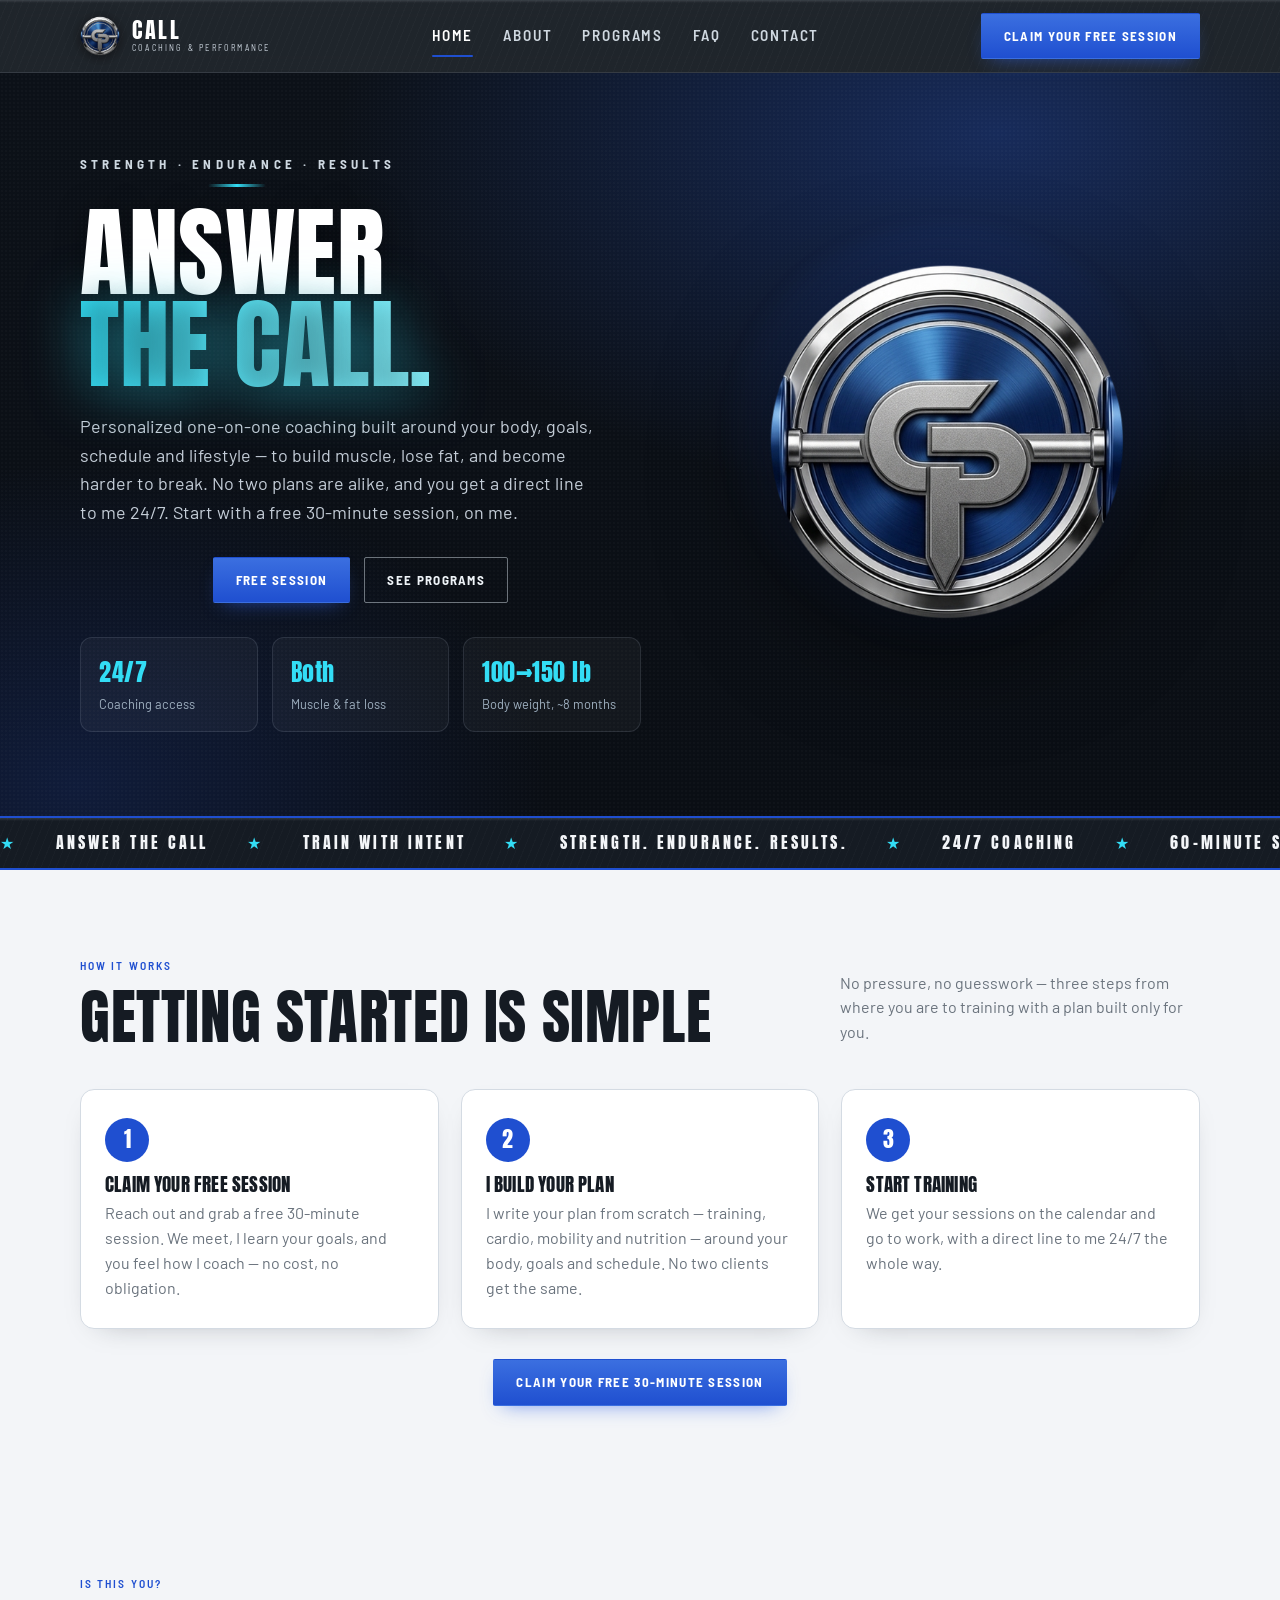
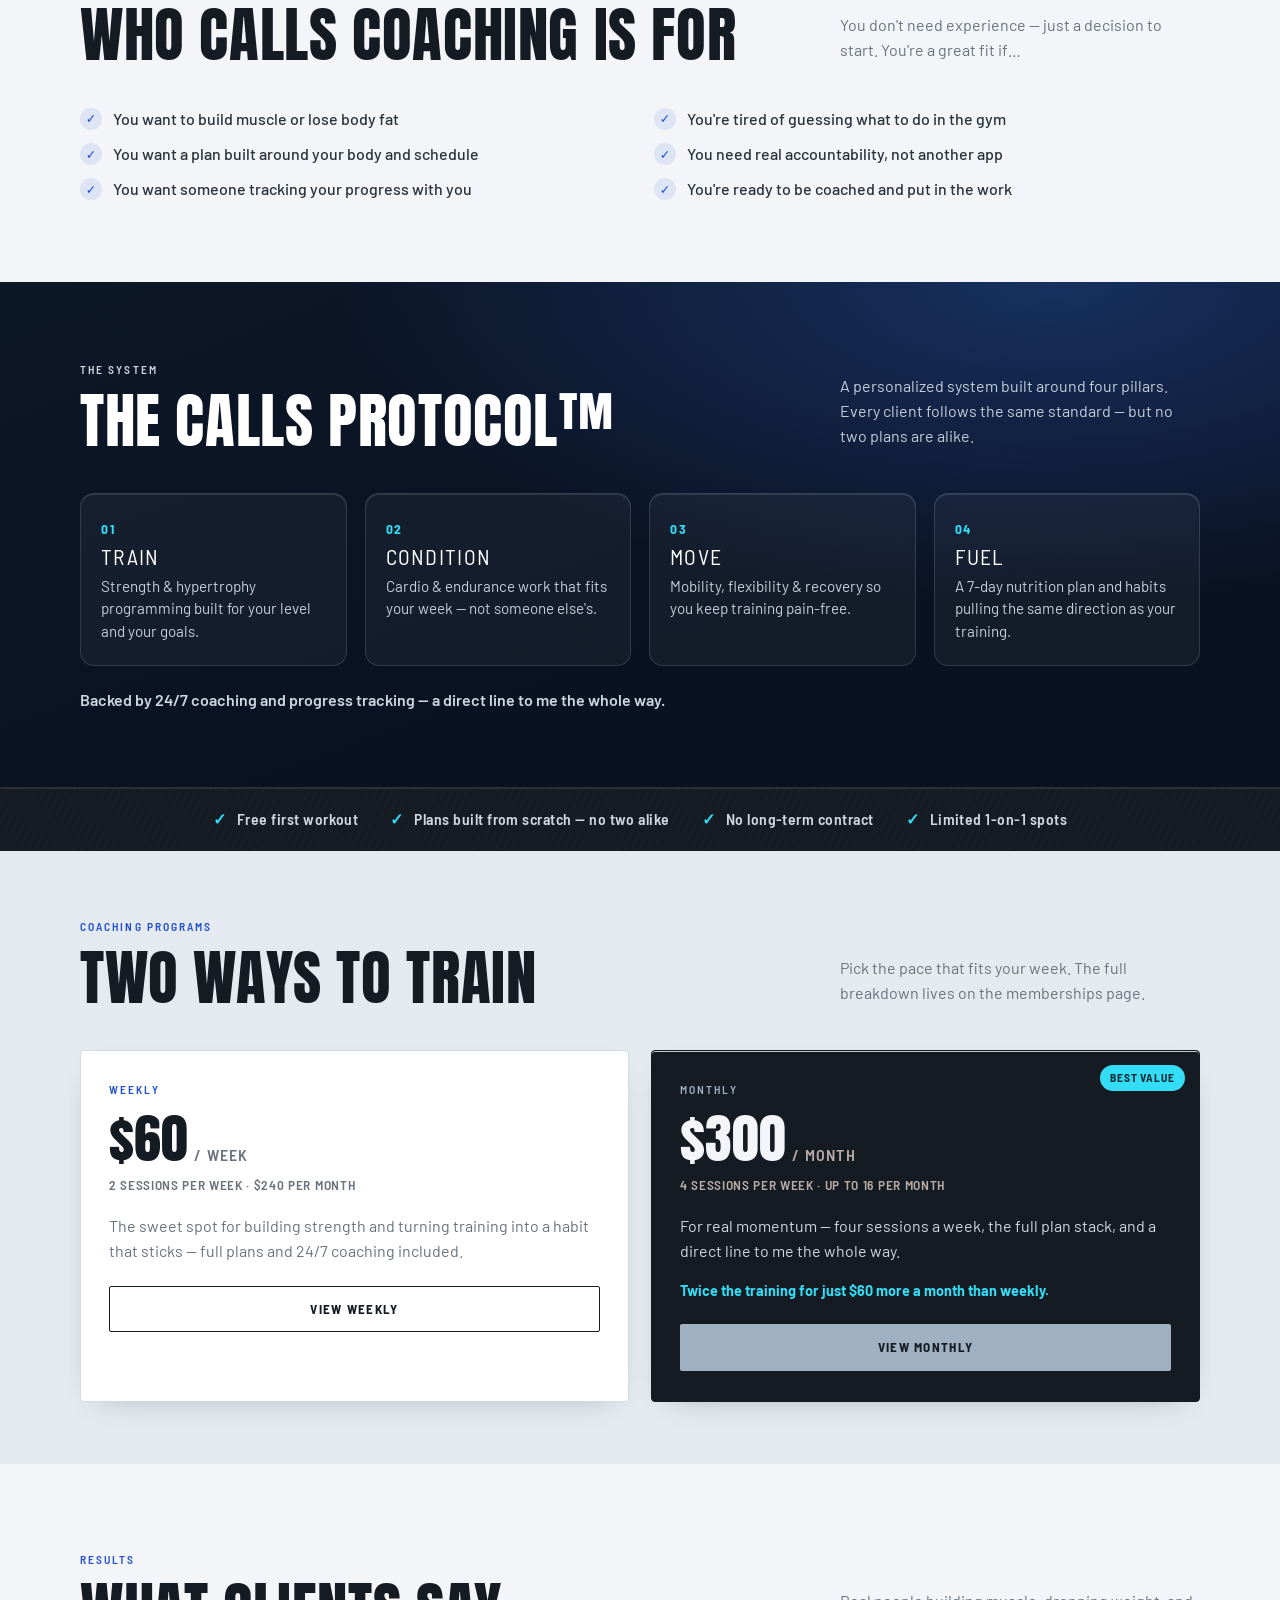
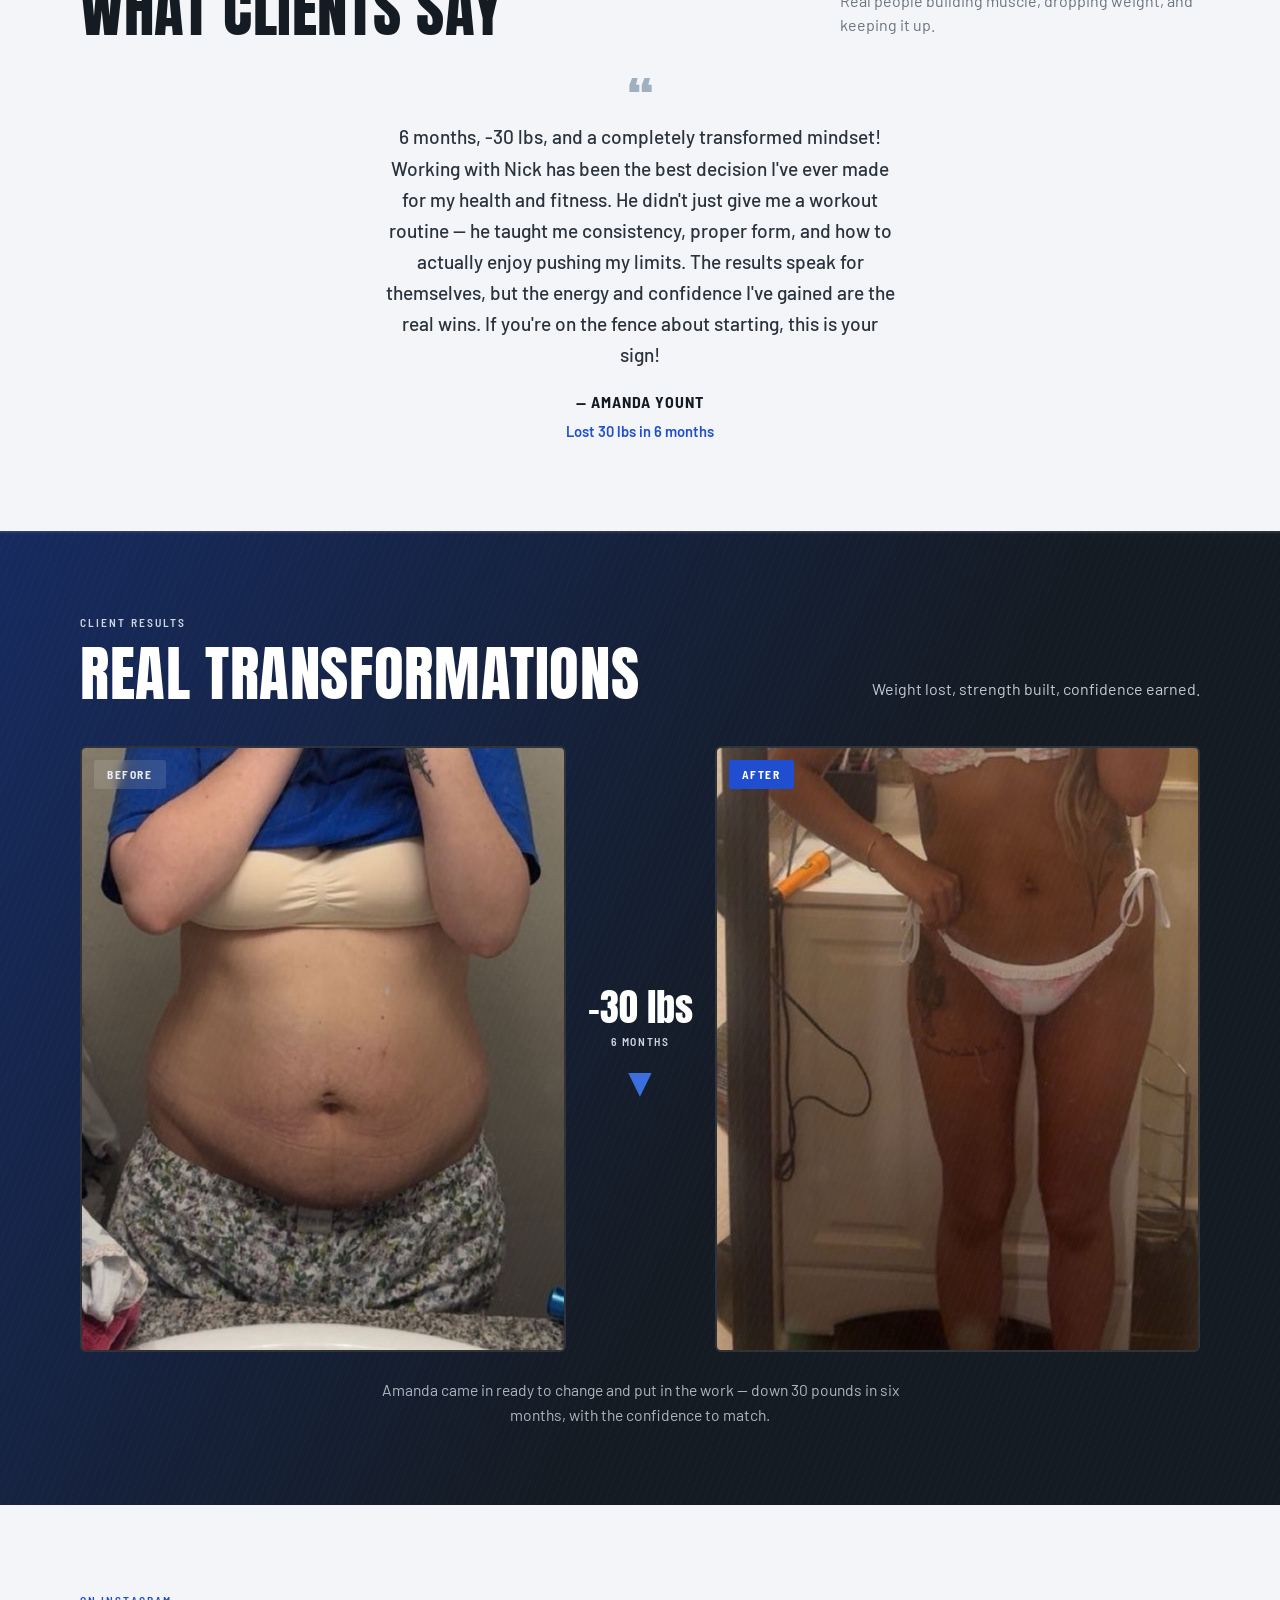
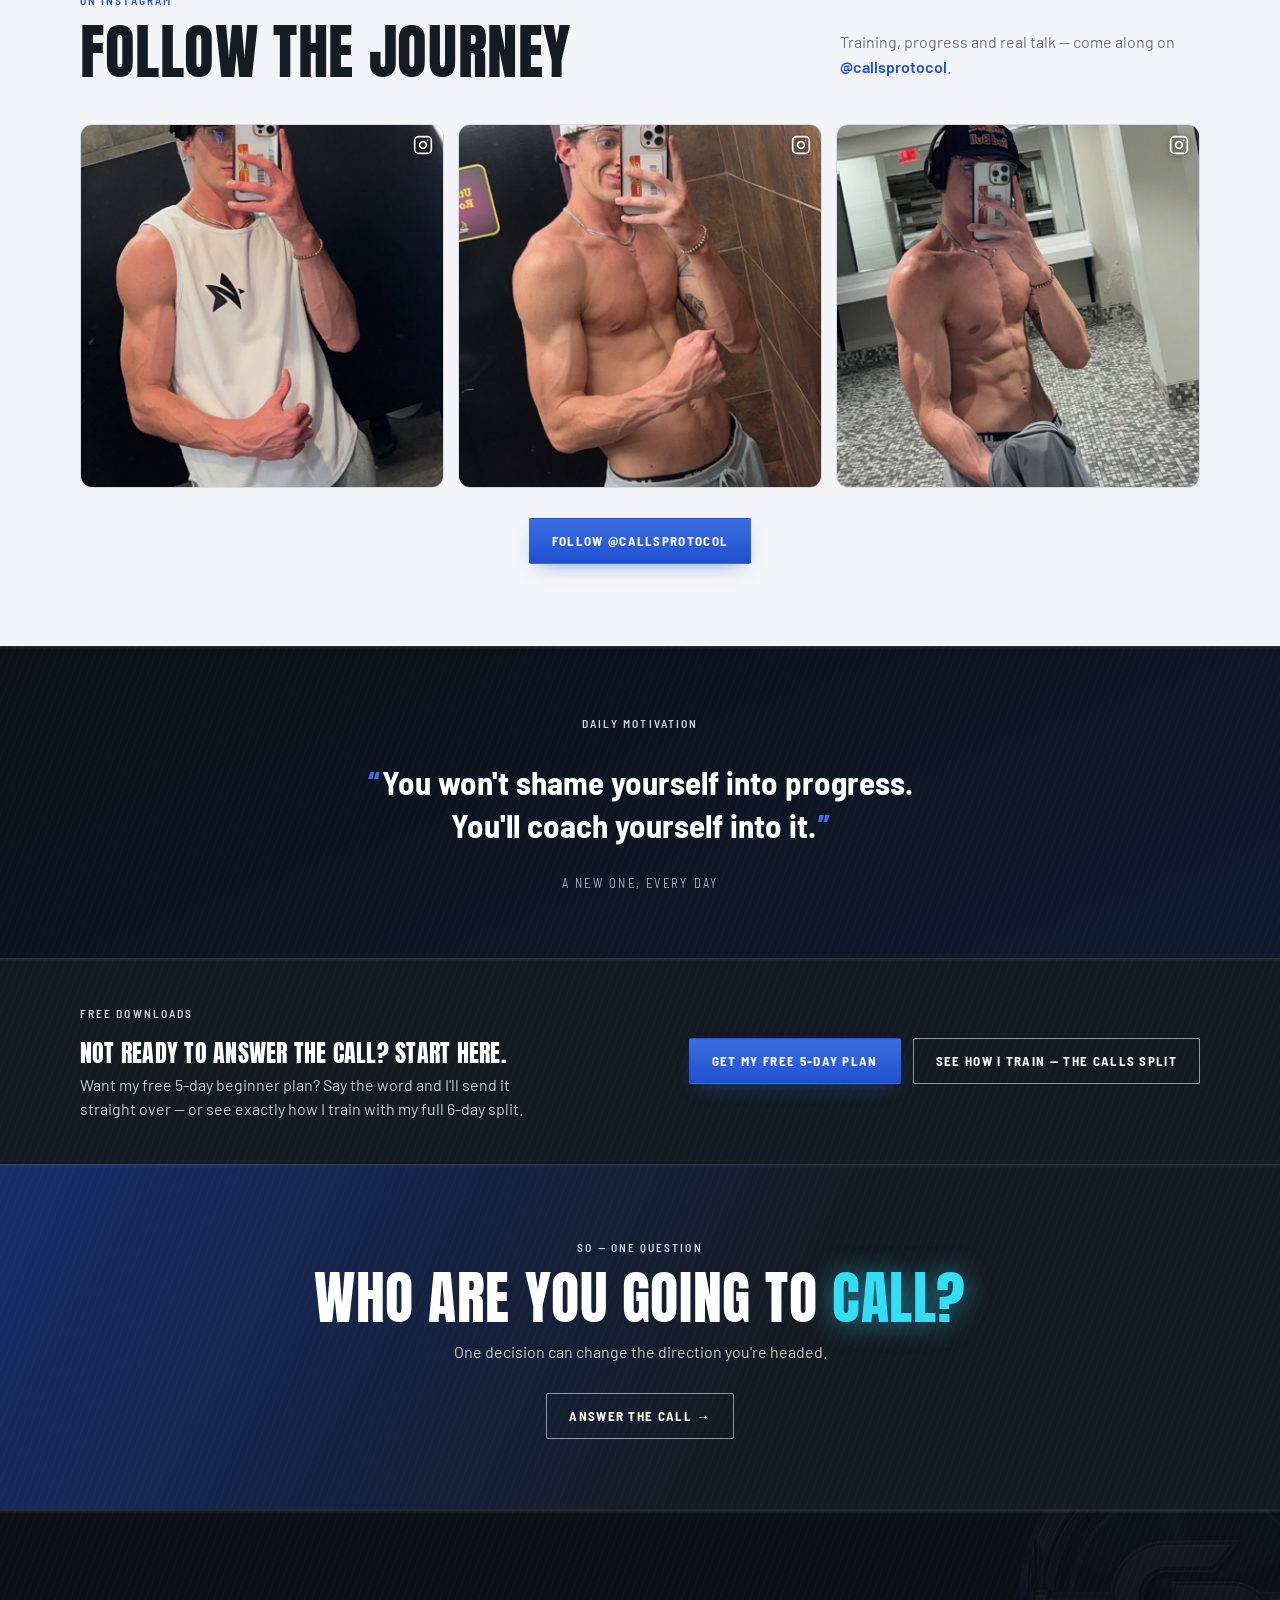
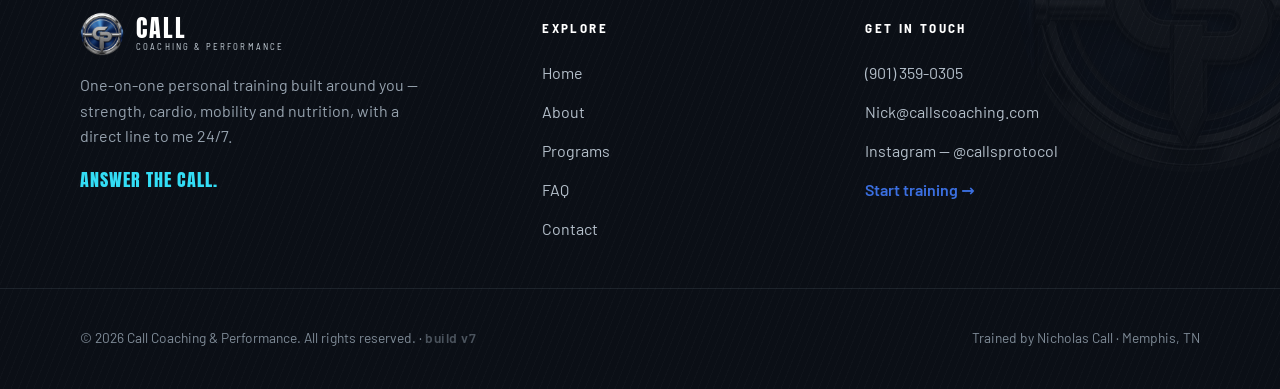
==== index.html @ 1124533a "Add files via upload" ====
<!DOCTYPE html>
<html lang="en">
<head>
<meta charset="UTF-8" />
<meta name="viewport" content="width=device-width, initial-scale=1.0" />
<title>Call Coaching &amp; Performance | Personal Trainer in Memphis, TN</title>
<meta name="description" content="One-on-one personal training in Memphis &amp; Cordova, TN. Custom workouts, nutrition and 24/7 coaching to build muscle or lose weight. Claim your free 30-minute session." />
<meta property="og:type" content="website" />
<meta property="og:site_name" content="Call Coaching &amp; Performance" />
<meta property="og:title" content="Call Coaching &amp; Performance | Personal Trainer in Memphis, TN" />
<meta property="og:description" content="One-on-one personal training in Memphis &amp; Cordova, TN. Custom workouts, nutrition and 24/7 coaching to build muscle or lose weight. Claim your free 30-minute session." />
<meta property="og:image" content="https://callscoaching.com/share.png" />
<link rel="canonical" href="https://callscoaching.com/" />
<meta property="og:url" content="https://callscoaching.com/" />

<meta name="twitter:card" content="summary_large_image" />
<meta name="twitter:title" content="Call Coaching &amp; Performance | Personal Trainer in Memphis, TN" />
<meta name="twitter:description" content="One-on-one personal training in Memphis &amp; Cordova, TN. Custom workouts, nutrition and 24/7 coaching to build muscle or lose weight. Claim your free 30-minute session." />
<meta name="twitter:image" content="https://callscoaching.com/share.png" />
<link rel="icon" type="image/png" href="logo.png" />
<link rel="apple-touch-icon" href="logo.png" />
<link rel="preconnect" href="https://fonts.googleapis.com" />
<link rel="preconnect" href="https://fonts.gstatic.com" crossorigin />
<link href="https://fonts.googleapis.com/css2?family=Anton&family=Barlow:wght@400;500;600;700&family=Barlow+Semi+Condensed:wght@500;600;700&display=swap" rel="stylesheet" />
<link rel="stylesheet" href="styles.css?v=7" />
<script type="application/ld+json">
{
  "@context": "https://schema.org",
  "@type": "HealthClub",
  "name": "Call Coaching & Performance",
  "description": "One-on-one personal training in Memphis and Cordova, TN. Custom strength, cardio, mobility and nutrition programs with 24/7 coaching.",
  "url": "https://callscoaching.com",
  "image": "https://callscoaching.com/share.png",
  "telephone": "+1-901-359-0305",
  "email": "Nick@callscoaching.com",
  "priceRange": "$$",
  "areaServed": ["Memphis, TN", "Cordova, TN"],
  "address": { "@type": "PostalAddress", "addressLocality": "Memphis", "addressRegion": "TN", "addressCountry": "US" },
  "founder": { "@type": "Person", "name": "Nicholas Call" },
  "sameAs": ["https://www.instagram.com/callsprotocol"],
  "makesOffer": { "@type": "Offer", "name": "Free 30-minute session", "price": "0", "priceCurrency": "USD" }
}
</script>
</head>
<body>
<header class="site-header" id="top">
  <div class="wrap hdr-in">
    <a class="brand" href="index.html" aria-label="Call Coaching &amp; Performance home">
      <span class="mark"></span>
      <span class="brand-txt"><span class="bt-1">CALL</span><span class="bt-2">Coaching &amp; Performance</span></span>
    </a>
    <nav class="nav-links" id="menu">
      <a href="index.html" class="active">Home</a>
      <a href="about.html">About</a>
      <a href="memberships.html">Programs</a>
      <a href="faq.html">FAQ</a>
      <a href="contact.html">Contact</a>
    </nav>
    <div class="hdr-right">
      <a class="btn btn-solid" href="contact.html">Claim your free session</a>
      <button class="nav-toggle" aria-label="Menu" aria-expanded="false" aria-controls="menu"><span></span><span></span><span></span></button>
    </div>
  </div>
</header>

<section class="hero">
  <div class="hero-bg" aria-hidden="true"></div>
  <div class="wrap hero-in">
    <div class="hero-copy reveal">
      <div class="hero-kicker">Strength &middot; Endurance &middot; Results</div>
      <h1 class="hero-title">Answer<br><span class="accent">the call.</span></h1>
      <p class="hero-sub">Personalized one-on-one coaching built around your body, goals, schedule and lifestyle &mdash; to build muscle, lose fat, and become harder to break. No two plans are alike, and you get a direct line to me 24/7. Start with a free 30-minute session, on me.</p>
      <div class="hero-cta">
        <a class="btn btn-solid" href="contact.html">Free session</a>
        <a class="btn btn-ghost-l" href="memberships.html">See programs</a>
      </div>
      <ul class="hero-stats">
        <li><b>24/7</b><span>Coaching access</span></li>
        <li><b>Both</b><span>Muscle &amp; fat loss</span></li>
        <li><b>100&rarr;150 lb</b><span>Body weight, ~8 months</span></li>
      </ul>
    </div>
    <div class="hero-media reveal">
      <div class="hero-emblem-wrap">
        <span class="hero-emblem-glow" aria-hidden="true"></span>
        <img class="hero-emblem-img" src="logo.png" alt="Call Coaching &amp; Performance emblem" />
      </div>
    </div>
  </div>
</section>

<div class="marquee" aria-hidden="true">
  <div class="track">
    <span>&#9733;</span> Answer the call <span>&#9733;</span> Train with intent <span>&#9733;</span> Strength. Endurance. Results. <span>&#9733;</span> 24/7 coaching <span>&#9733;</span> 60-minute sessions
    <span>&#9733;</span> Answer the call <span>&#9733;</span> Train with intent <span>&#9733;</span> Strength. Endurance. Results. <span>&#9733;</span> 24/7 coaching <span>&#9733;</span> 60-minute sessions
  </div>
</div>

<section class="section how">
  <div class="wrap">
    <div class="sec-head reveal">
      <div><div class="label kick">How it works</div><h2>Getting started is simple</h2></div>
      <p>No pressure, no guesswork &mdash; three steps from where you are to training with a plan built only for you.</p>
    </div>
    <div class="steps">
      <div class="step reveal"><span class="step-n">1</span><h3>Claim your free session</h3><p>Reach out and grab a free 30-minute session. We meet, I learn your goals, and you feel how I coach &mdash; no cost, no obligation.</p></div>
      <div class="step reveal"><span class="step-n">2</span><h3>I build your plan</h3><p>I write your plan from scratch &mdash; training, cardio, mobility and nutrition &mdash; around your body, goals and schedule. No two clients get the same.</p></div>
      <div class="step reveal"><span class="step-n">3</span><h3>Start training</h3><p>We get your sessions on the calendar and go to work, with a direct line to me 24/7 the whole way.</p></div>
    </div>
    <div class="how-cta reveal"><a class="btn btn-solid" href="contact.html">Claim your free 30-minute session</a></div>
  </div>
</section>
<section class="section whofor">
  <div class="wrap">
    <div class="sec-head reveal">
      <div><div class="label kick">Is this you?</div><h2>Who Calls Coaching is for</h2></div>
      <p>You don&#39;t need experience &mdash; just a decision to start. You&#39;re a great fit if&hellip;</p>
    </div>
    <ul class="wf-grid reveal">
      <li><span class="wf-ic">&#10003;</span>You want to build muscle or lose body fat</li>
      <li><span class="wf-ic">&#10003;</span>You&#39;re tired of guessing what to do in the gym</li>
      <li><span class="wf-ic">&#10003;</span>You want a plan built around your body and schedule</li>
      <li><span class="wf-ic">&#10003;</span>You need real accountability, not another app</li>
      <li><span class="wf-ic">&#10003;</span>You want someone tracking your progress with you</li>
      <li><span class="wf-ic">&#10003;</span>You&#39;re ready to be coached and put in the work</li>
    </ul>
  </div>
</section>

<section class="protocol">
  <div class="wrap">
    <div class="sec-head reveal">
      <div><div class="label kick" style="color:var(--silver-lite)">The system</div><h2>The Calls Protocol&trade;</h2></div>
      <p>A personalized system built around four pillars. Every client follows the same standard &mdash; but no two plans are alike.</p>
    </div>
    <div class="pillars reveal">
      <div class="pillar"><span class="pl-n">01</span><h3>Train</h3><p>Strength &amp; hypertrophy programming built for your level and your goals.</p></div>
      <div class="pillar"><span class="pl-n">02</span><h3>Condition</h3><p>Cardio &amp; endurance work that fits your week &mdash; not someone else&#39;s.</p></div>
      <div class="pillar"><span class="pl-n">03</span><h3>Move</h3><p>Mobility, flexibility &amp; recovery so you keep training pain-free.</p></div>
      <div class="pillar"><span class="pl-n">04</span><h3>Fuel</h3><p>A 7-day nutrition plan and habits pulling the same direction as your training.</p></div>
    </div>
    <p class="protocol-note reveal">Backed by 24/7 coaching and progress tracking &mdash; a direct line to me the whole way.</p>
  </div>
</section>


<div class="trust-bar">
  <div class="wrap tb-in">
    <span class="tb-item"><b>&#10003;</b> Free first workout</span>
    <span class="tb-item"><b>&#10003;</b> Plans built from scratch &mdash; no two alike</span>
    <span class="tb-item"><b>&#10003;</b> No long-term contract</span>
    <span class="tb-item"><b>&#10003;</b> Limited 1-on-1 spots</span>
  </div>
</div>
<section class="section tight" style="background:var(--bone)">
  <div class="wrap">
    <div class="sec-head reveal">
      <div><div class="label kick">Coaching programs</div><h2>Two ways to train</h2></div>
      <p>Pick the pace that fits your week. The full breakdown lives on the memberships page.</p>
    </div>
    <div class="snap">
      <div class="snapcard reveal">
        <div class="label tier">Weekly</div>
        <div class="price"><span class="num">$60</span><span class="per">/ week</span></div>
        <div class="meta">2 sessions per week &middot; $240 per month</div>
        <p style="color:var(--muted);margin-top:12px">The sweet spot for building strength and turning training into a habit that sticks &mdash; full plans and 24/7 coaching included.</p>
        <a class="btn btn-ghost go" href="memberships.html">View weekly</a>
      </div>
      <div class="snapcard dark reveal"><span class="snap-flag">Best value</span>
        <div class="label tier">Monthly</div>
        <div class="price"><span class="num">$300</span><span class="per">/ month</span></div>
        <div class="meta">4 sessions per week &middot; up to 16 per month</div>
        <p style="color:#d0d8e0;margin-top:12px">For real momentum &mdash; four sessions a week, the full plan stack, and a direct line to me the whole way.</p>
        <div class="snap-arg">Twice the training for just $60 more a month than weekly.</div>
        <a class="btn btn-gold go" href="memberships.html">View monthly</a>
      </div>
    </div>
  </div>
</section>

<section class="section">
  <div class="wrap">
    <div class="sec-head reveal">
      <div><div class="label kick">Results</div><h2>What clients say</h2></div>
      <p>Real people building muscle, dropping weight, and keeping it up.</p>
    </div>
    <figure class="quote-feature reveal">
      <span class="qmark">&#8220;</span>
      <blockquote>6 months, -30 lbs, and a completely transformed mindset! Working with Nick has been the best decision I&#39;ve ever made for my health and fitness. He didn&#39;t just give me a workout routine &mdash; he taught me consistency, proper form, and how to actually enjoy pushing my limits. The results speak for themselves, but the energy and confidence I&#39;ve gained are the real wins. If you&#39;re on the fence about starting, this is your sign!</blockquote>
      <figcaption class="q-by">
        <span class="nm">&mdash; Amanda Yount</span>
        <span class="gl">Lost 30 lbs in 6 months</span>
      </figcaption>
    </figure>
  </div>
</section>
<section class="transform">
  <div class="wrap">
    <div class="sec-head reveal"><div><div class="label kick">Client results</div><h2>Real transformations</h2></div><p>Weight lost, strength built, confidence earned.</p></div>
    <div class="ba reveal">
      <figure class="ba-card"><span class="ba-tag before">Before</span><div class="frame"><img src="amanda-before.jpg" alt="Amanda before" onerror="this.closest('.ba-card').style.display='none'" /></div></figure>
      <div class="ba-arrow"><span class="stat">-30 lbs</span><span class="lbl">6 months</span><span class="chev">&#9660;</span></div>
      <figure class="ba-card"><span class="ba-tag after">After</span><div class="frame"><img src="amanda-after.jpg" alt="Amanda after" onerror="this.closest('.ba-card').style.display='none'" /></div></figure>
    </div>
    <p class="ba-note">Amanda came in ready to change and put in the work &mdash; down 30 pounds in six months, with the confidence to match.</p>
  </div>
</section>

<section class="section ig-follow">
  <div class="wrap">
    <div class="sec-head reveal">
      <div><div class="label kick">On Instagram</div><h2>Follow the journey</h2></div>
      <p>Training, progress and real talk &mdash; come along on <a href="https://www.instagram.com/callsprotocol" target="_blank" rel="noopener">@callsprotocol</a>.</p>
    </div>
    <div class="ig-grid reveal">
      <a class="ig-tile" href="https://www.instagram.com/callsprotocol" target="_blank" rel="noopener"><img src="ig1.jpg" alt="Nicholas Call training" /><span class="ig-badge"><svg width="20" height="20" viewBox="0 0 24 24" fill="none" stroke="#fff" stroke-width="2"><rect x="2" y="2" width="20" height="20" rx="5"/><circle cx="12" cy="12" r="4"/><circle cx="17.5" cy="6.5" r="1" fill="#fff" stroke="none"/></svg></span></a>
      <a class="ig-tile" href="https://www.instagram.com/callsprotocol" target="_blank" rel="noopener"><img src="ig2.jpg" alt="Nicholas Call physique" /><span class="ig-badge"><svg width="20" height="20" viewBox="0 0 24 24" fill="none" stroke="#fff" stroke-width="2"><rect x="2" y="2" width="20" height="20" rx="5"/><circle cx="12" cy="12" r="4"/><circle cx="17.5" cy="6.5" r="1" fill="#fff" stroke="none"/></svg></span></a>
      <a class="ig-tile" href="https://www.instagram.com/callsprotocol" target="_blank" rel="noopener"><img src="ig3.jpg" alt="Nicholas Call in the gym" /><span class="ig-badge"><svg width="20" height="20" viewBox="0 0 24 24" fill="none" stroke="#fff" stroke-width="2"><rect x="2" y="2" width="20" height="20" rx="5"/><circle cx="12" cy="12" r="4"/><circle cx="17.5" cy="6.5" r="1" fill="#fff" stroke="none"/></svg></span></a>
    </div>
    <div class="how-cta reveal"><a class="btn btn-solid" href="https://www.instagram.com/callsprotocol" target="_blank" rel="noopener">Follow @callsprotocol</a></div>
  </div>
</section>
<section class="motivation" id="daily">
  <div class="wrap reveal">
    <div class="label kick" style="color:var(--silver-lite)">Daily motivation</div>
    <blockquote id="motd" class="mot-quote">You lack focus, not potential.<br>You lack consistency, not ability.<br>You lack strategy, not resources.<br>You lack discipline, not opportunities.</blockquote>
    <cite id="motby" class="mot-by">— Unknown</cite>
    <div class="mot-cta"><span class="mot-note">A new one, every day</span></div>
  </div>
</section>
<section class="freeplan">
  <div class="wrap fp-in reveal">
    <div class="fp-txt">
      <div class="label kick" style="color:var(--silver-lite)">Free downloads</div>
      <h2>Not ready to answer the call? Start here.</h2>
      <p>Want my free 5-day beginner plan? Say the word and I&#39;ll send it straight over &mdash; or see exactly how I train with my full 6-day split.</p>
    </div>
    <div class="fp-actions">
      <a class="btn btn-solid" href="mailto:Nick@callscoaching.com?subject=Free%205-day%20plan&body=Hi%20Nick%2C%20please%20send%20me%20your%20free%205-day%20beginner%20plan.%20My%20main%20goal%3A%20">Get my free 5-day plan</a>
      <a class="btn btn-light" href="call-my-split.pdf" download>See how I train &mdash; The Calls Split</a>
    </div>
  </div>
</section>
<section class="cta-band">
  <div class="wrap reveal">
    <div class="label kick" style="color:var(--silver-lite)">So &mdash; one question</div>
    <h2>Who are you going to <em class="hook">Call?</em></h2>
    <p>One decision can change the direction you&#39;re headed.</p>
    <div class="hero-cta"><a class="btn btn-light" href="contact.html">Answer the call &rarr;</a></div>
  </div>
</section>
<footer class="site-footer">
  <div class="wrap foot-grid">
    <div class="foot-brand-col">
      <div class="foot-brand"><span class="mark"></span><span class="fb-name"><b>CALL</b><span>Coaching &amp; Performance</span></span></div>
      <p class="foot-blurb">One-on-one personal training built around you — strength, cardio, mobility and nutrition, with a direct line to me 24/7.</p>
      <div class="foot-tag">Answer the call.</div>
    </div>
    <div class="foot-col">
      <h4>Explore</h4>
      <a href="index.html">Home</a>
      <a href="about.html">About</a>
      <a href="memberships.html">Programs</a>
      <a href="faq.html">FAQ</a>
      <a href="contact.html">Contact</a>
    </div>
    <div class="foot-col">
      <h4>Get in touch</h4>
      <a href="tel:+19013590305">(901) 359-0305</a>
      <a href="mailto:Nick@callscoaching.com">Nick@callscoaching.com</a>
      <a href="https://www.instagram.com/callsprotocol" target="_blank" rel="noopener">Instagram &mdash; @callsprotocol</a>
      <a class="cta" href="contact.html">Start training &rarr;</a>
    </div>
  </div>
  <div class="foot-bottom"><div class="wrap fb-in">
    <span>&copy; <span id="yr"></span> Call Coaching &amp; Performance. All rights reserved. &middot; <span class="bld">build v7</span></span>
    <span>Trained by Nicholas Call &middot; Memphis, TN</span>
  </div></div>
</footer>

<script src="site.js?v=7"></script>
</body>
</html>
---- styles.css ----
/* ===== CALL — shared styles ===== */
:root{
  --ink:#151b23;
  --ink-soft:#2a323c;
  --blue:#1f4fd0;
  --blue-deep:#173a9c;
  --blue-bright:#3b6fe0;
  --paper:#f3f5f8;
  --bone:#e5eaf0;
  --line:#d4dbe3;
  --silver:#9fb0c0;
  --silver-lite:#cdd7e0;
  --muted:#6a737d;
  /* legacy aliases so existing rules recolor automatically */
  --maroon:var(--blue);
  --maroon-deep:var(--blue-deep);
  --blood:var(--blue-bright);
  --gold:var(--silver);
  --gold-lite:var(--silver-lite);
  --logo:url("logo.png");
}
*{box-sizing:border-box;margin:0;padding:0}
html{scroll-behavior:smooth}
body{font-family:'Barlow',system-ui,sans-serif;background:var(--paper);color:var(--ink);line-height:1.55;-webkit-font-smoothing:antialiased}
h1,h2,h3{font-family:'Anton',sans-serif;font-weight:400;text-transform:uppercase;line-height:.92;letter-spacing:.01em}
a{color:inherit;text-decoration:none}
img{display:block;max-width:100%}
.wrap{width:min(1120px,92vw);margin:0 auto}
.label{font-family:'Barlow Semi Condensed',sans-serif;text-transform:uppercase;letter-spacing:.18em;font-weight:600;font-size:.72rem}
.kick{display:inline-flex;color:var(--maroon);margin-bottom:14px}

/* buttons */
.btn{display:inline-flex;align-items:center;justify-content:center;gap:8px;font-family:'Barlow Semi Condensed',sans-serif;text-transform:uppercase;letter-spacing:.1em;font-weight:700;font-size:.82rem;padding:12px 22px;border-radius:2px;cursor:pointer;border:1.5px solid transparent;transition:transform .18s,background .2s,color .2s}
.btn-solid{background:var(--maroon);color:#fff}
.btn-solid:hover{background:var(--maroon-deep);transform:translateY(-2px)}
.btn-ghost{border-color:var(--ink);color:var(--ink)}
.btn-ghost:hover{background:var(--ink);color:var(--paper);transform:translateY(-2px)}
.btn-light{border-color:rgba(255,255,255,.55);color:#fff}
.btn-light:hover{background:#fff;color:var(--maroon);transform:translateY(-2px)}
.btn-gold{background:var(--gold);color:var(--ink)}
.btn-gold:hover{background:var(--gold-lite);transform:translateY(-2px)}

/* nav */
.nav{position:sticky;top:0;z-index:80;background:rgba(242,240,236,.92);backdrop-filter:blur(10px);border-bottom:1px solid var(--line)}
.nav-in{display:flex;align-items:center;justify-content:space-between;height:66px}
.brand{display:flex;align-items:center;gap:12px}
.brand .mark{width:30px;height:30px;background:var(--logo) center/contain no-repeat;flex:0 0 auto}
.brand .name{font-family:'Anton',sans-serif;font-size:1.5rem;letter-spacing:.06em}
.nav-right{display:flex;align-items:center;gap:26px}
.nav-links{display:flex;align-items:center;gap:28px}
.nav-links a{font-family:'Barlow Semi Condensed',sans-serif;text-transform:uppercase;letter-spacing:.12em;font-weight:600;font-size:.8rem;color:var(--ink-soft);transition:color .2s;position:relative}
.nav-links a:hover{color:var(--maroon)}
.nav-links a.active{color:var(--maroon)}
.nav-links a.active:after{content:"";position:absolute;left:0;right:0;bottom:-6px;height:2px;background:var(--blue)}
.nav .btn{padding:9px 18px}
.nav-toggle{display:none;flex-direction:column;justify-content:center;gap:5px;width:42px;height:42px;background:none;border:1px solid var(--line);border-radius:3px;cursor:pointer}
.nav-toggle span{display:block;width:20px;height:2px;background:var(--ink);margin:0 auto;transition:transform .25s,opacity .2s}
.nav-toggle[aria-expanded="true"] span:nth-child(1){transform:translateY(7px) rotate(45deg)}
.nav-toggle[aria-expanded="true"] span:nth-child(2){opacity:0}
.nav-toggle[aria-expanded="true"] span:nth-child(3){transform:translateY(-7px) rotate(-45deg)}

/* section shell */
.section{padding:82px 0}
.section.tight{padding:62px 0}
.sec-head{display:flex;align-items:flex-end;justify-content:space-between;gap:20px;margin-bottom:44px;flex-wrap:wrap}
.sec-head h2{font-size:clamp(2.4rem,6vw,3.8rem)}
.sec-head p{color:var(--muted);max-width:40ch}

/* page hero (sub pages) */
.page-hero{background:var(--ink);color:var(--paper);position:relative;overflow:hidden}
.page-hero:before{content:"";position:absolute;inset:0;background:linear-gradient(120deg,var(--maroon-deep),transparent 62%);opacity:.7}
.page-hero .wrap{position:relative;padding:74px 0 66px}
.page-hero .kick{color:var(--gold)}
.page-hero h1{font-size:clamp(2.8rem,8vw,5.4rem);color:#fff}
.page-hero p{color:#cfc8c2;max-width:46ch;margin-top:18px;font-size:1.12rem}

/* home hero */
.hero-home{text-align:center;padding:58px 0 32px}
.hero-home .kick{margin-bottom:18px}
.hero-home h1{font-size:clamp(3.6rem,12vw,8.4rem);letter-spacing:.02em}
.hero-home h1 .thin{display:block;font-family:'Barlow Semi Condensed',sans-serif;font-weight:600;text-transform:uppercase;font-size:clamp(.85rem,2.2vw,1.1rem);letter-spacing:.34em;color:var(--ink-soft);margin-top:14px}
.hero-photo{position:relative;width:min(430px,84vw);aspect-ratio:4/5;margin:34px auto 4px}
.hero-photo:before{content:"";position:absolute;inset:16px -16px -16px 16px;background:var(--maroon);z-index:0;clip-path:polygon(6% 0,100% 0,100% 94%,94% 100%,0 100%,0 6%)}
.hero-photo .frame{position:absolute;inset:0;z-index:2;border:2px solid var(--gold);clip-path:polygon(6% 0,100% 0,100% 94%,94% 100%,0 100%,0 6%);overflow:hidden;background:var(--maroon-deep)}
.hero-photo img{position:absolute;inset:0;width:100%;height:100%;object-fit:cover;object-position:top center;z-index:2}
.ph-fallback{position:absolute;inset:0;z-index:1;display:flex;flex-direction:column;align-items:center;justify-content:center;gap:16px;background:radial-gradient(120% 120% at 30% 18%,#1a1418 0%,var(--maroon-deep) 70%,#4a0d14 100%)}
.ph-fallback .emblem{width:44%;aspect-ratio:1;background:var(--logo) center/contain no-repeat;filter:drop-shadow(0 8px 20px rgba(0,0,0,.5))}
.ph-fallback .who{font-family:'Barlow Semi Condensed',sans-serif;text-transform:uppercase;letter-spacing:.22em;font-weight:600;font-size:.82rem;color:#e9c877}
.hero-sub{font-size:1.16rem;max-width:44ch;margin:30px auto 30px;color:var(--ink-soft)}
.hero-sub strong{color:var(--ink);font-weight:700}
.hero-cta{display:flex;gap:14px;flex-wrap:wrap;justify-content:center}

/* marquee */
.marquee{background:var(--ink);color:var(--paper);overflow:hidden;border-top:2px solid var(--maroon);border-bottom:2px solid var(--maroon)}
.marquee .track{display:flex;gap:2.4rem;white-space:nowrap;padding:13px 0;animation:scroll 26s linear infinite;font-family:'Anton',sans-serif;text-transform:uppercase;letter-spacing:.2em;font-size:.98rem}
.marquee .track span{color:var(--gold)}
@keyframes scroll{from{transform:translateX(0)}to{transform:translateX(-50%)}}

/* highlights */
.grid4{display:grid;grid-template-columns:repeat(4,1fr);gap:20px}
.hl{background:#fff;border:1px solid var(--line);border-radius:4px;padding:26px 22px;transition:transform .2s,box-shadow .2s}
.hl:hover{transform:translateY(-4px);box-shadow:0 20px 40px -28px rgba(18,16,19,.4)}
.hl .ic{width:40px;height:40px;border-radius:50%;background:var(--maroon);display:flex;align-items:center;justify-content:center;margin-bottom:16px}
.hl h3{font-size:1.18rem;margin-bottom:8px}
.hl p{font-size:.94rem;color:var(--muted)}

/* snapshot cards (home) */
.snap{display:grid;grid-template-columns:1fr 1fr;gap:22px}
.snapcard{position:relative;background:#fff;border:1px solid var(--line);border-radius:4px;padding:30px 28px;display:flex;flex-direction:column;gap:6px;transition:transform .2s,box-shadow .2s}
.snapcard.dark{background:var(--ink);color:var(--paper);border-color:var(--ink)}
.snapcard:hover{transform:translateY(-4px);box-shadow:0 22px 44px -30px rgba(18,16,19,.4)}
.snapcard .tier{color:var(--maroon)}
.snapcard.dark .tier{color:var(--gold)}
.snapcard .price{display:flex;align-items:baseline;gap:6px;margin:6px 0 2px}
.snapcard .price .num{font-family:'Anton',sans-serif;font-size:3.4rem;line-height:1}
.snapcard .price .per{font-family:'Barlow Semi Condensed',sans-serif;font-weight:600;text-transform:uppercase;letter-spacing:.08em;color:var(--muted)}
.snapcard.dark .price .per{color:#b7aca6}
.snapcard .meta{font-family:'Barlow Semi Condensed',sans-serif;text-transform:uppercase;letter-spacing:.05em;font-weight:600;font-size:.84rem;color:var(--muted)}
.snapcard.dark .meta{color:#b7aca6}
.snapcard .go{margin-top:16px}

/* plans (full) */
.plans{display:grid;grid-template-columns:1fr 1fr;gap:26px}
.plan{position:relative;background:#fff;border:1px solid var(--line);border-radius:4px;padding:36px 32px 34px;display:flex;flex-direction:column;transition:transform .22s,box-shadow .22s}
.plan:hover{transform:translateY(-4px);box-shadow:0 26px 50px -30px rgba(18,16,19,.4)}
.plan.feature{background:var(--ink);color:var(--paper);border-color:var(--ink)}
.plan .tier{color:var(--maroon)}
.plan.feature .tier{color:var(--gold)}
.flag{position:absolute;top:26px;right:28px;background:var(--gold);color:var(--ink);font-family:'Barlow Semi Condensed',sans-serif;font-weight:700;text-transform:uppercase;letter-spacing:.12em;font-size:.66rem;padding:5px 11px;border-radius:2px}
.plan h3{font-size:2rem;margin:12px 0 4px}
.price-lg{display:flex;align-items:baseline;gap:6px;margin:18px 0 6px}
.price-lg .num{font-family:'Anton',sans-serif;font-size:4.4rem;line-height:1}
.price-lg .per{font-family:'Barlow Semi Condensed',sans-serif;font-weight:600;text-transform:uppercase;letter-spacing:.08em;color:var(--muted)}
.plan.feature .price-lg .per{color:#b7aca6}
.sub-price{font-family:'Barlow Semi Condensed',sans-serif;text-transform:uppercase;letter-spacing:.06em;font-weight:600;color:var(--maroon);font-size:.9rem}
.plan.feature .sub-price{color:var(--gold)}
.sessions{font-family:'Barlow Semi Condensed',sans-serif;text-transform:uppercase;letter-spacing:.05em;font-weight:600;font-size:.86rem;color:var(--muted);margin-top:2px}
.plan.feature .sessions{color:#b7aca6}
.why{margin:22px 0 24px;font-size:1rem;color:var(--ink-soft)}
.plan.feature .why{color:#d9d2cc}
.divide{height:1px;background:var(--line);margin:2px 0 22px}
.plan.feature .divide{background:#3a3236}
.incl-label{margin-bottom:14px;color:var(--muted)}
.plan.feature .incl-label{color:var(--gold)}
ul.incl{list-style:none;display:flex;flex-direction:column;gap:11px;margin-bottom:30px}
ul.incl li{display:flex;gap:11px;align-items:flex-start;font-size:.98rem}
ul.incl li svg{flex:0 0 auto;margin-top:3px}
.plan .btn{margin-top:auto;width:100%}

/* policy */
.policy{display:grid;grid-template-columns:repeat(4,1fr);gap:1px;background:var(--line);border:1px solid var(--line);border-radius:4px;overflow:hidden}
.pol{background:var(--paper);padding:30px 26px}
.pol .n{font-family:'Anton',sans-serif;color:var(--maroon);font-size:1.4rem;margin-bottom:12px}
.pol h4{font-family:'Barlow Semi Condensed',sans-serif;text-transform:uppercase;letter-spacing:.08em;font-size:.92rem;margin-bottom:8px}
.pol p{font-size:.94rem;color:var(--muted)}
.pay{margin-top:44px}
.pay .label{color:var(--muted);margin-bottom:20px;display:block}
.pay-row{display:flex;flex-wrap:wrap;gap:12px}
.chip{display:inline-flex;align-items:center;gap:9px;background:#fff;border:1px solid var(--line);border-radius:40px;padding:10px 20px;font-family:'Barlow Semi Condensed',sans-serif;font-weight:600;text-transform:uppercase;letter-spacing:.06em;font-size:.82rem}
.chip .dot{width:9px;height:9px;border-radius:50%;background:var(--maroon)}

/* about */
.approach{display:grid;grid-template-columns:1fr 1fr;gap:40px;align-items:start}
.approach .lead{font-size:1.3rem;line-height:1.5;color:var(--ink)}
.approach .body p{color:var(--ink-soft);margin-bottom:16px}
.fits{display:grid;grid-template-columns:1fr 1fr;gap:24px;margin-top:8px}
.fit{background:#fff;border:1px solid var(--line);border-radius:4px;padding:30px 28px}
.fit .tag{color:var(--maroon);margin-bottom:10px}
.fit h3{font-size:1.5rem;margin-bottom:12px}
.fit p{color:var(--muted);font-size:.98rem}

/* contact */
.contact-grid{display:grid;grid-template-columns:1.05fr .95fr;gap:40px;align-items:center}
.contact-grid h2{font-size:clamp(2.4rem,6vw,3.6rem)}
.contact-grid h2 em{font-style:normal;color:var(--maroon)}
.contact-grid p{color:var(--muted);max-width:40ch;margin:18px 0 30px;font-size:1.06rem}
.connect{display:flex;flex-direction:column;gap:16px}
.connect a{display:flex;align-items:center;gap:16px;background:#fff;border:1px solid var(--line);border-radius:4px;padding:18px 22px;transition:border-color .2s,transform .2s,box-shadow .2s}
.connect a:hover{border-color:var(--gold);transform:translateX(4px);box-shadow:0 16px 34px -26px rgba(18,16,19,.5)}
.connect .ic{width:44px;height:44px;flex:0 0 auto;border-radius:50%;background:var(--maroon);display:flex;align-items:center;justify-content:center}
.connect .ct .label{color:var(--maroon);display:block;margin-bottom:3px}
.connect .ct .val{font-weight:600;font-size:1.06rem;color:var(--ink)}

/* CTA band */
.cta-band{background:var(--ink);color:var(--paper);text-align:center;position:relative;overflow:hidden}
.cta-band:before{content:"";position:absolute;inset:0;background:linear-gradient(120deg,var(--maroon-deep),transparent 60%);opacity:.6}
.cta-band .wrap{position:relative;padding:70px 0}
.cta-band h2{font-size:clamp(2.2rem,6vw,3.6rem);color:#fff}
.cta-band h2 em{font-style:normal;color:var(--gold)}
.cta-band p{color:#cfc8c2;max-width:42ch;margin:16px auto 28px}
.cta-band .hero-cta{justify-content:center}

/* footer */
footer{background:#0b0a0b;color:var(--paper);padding:46px 0 22px}
.foot-top{display:flex;align-items:center;justify-content:space-between;gap:20px;flex-wrap:wrap;padding-bottom:26px;border-bottom:1px solid #241f22}
.foot-brand{display:flex;align-items:center;gap:13px}
.foot-brand .mark{width:36px;height:36px;background:var(--logo) center/contain no-repeat}
.foot-brand .name{font-family:'Anton',sans-serif;font-size:1.7rem;letter-spacing:.06em}
.foot-nav{display:flex;gap:22px;flex-wrap:wrap}
.foot-nav a{font-family:'Barlow Semi Condensed',sans-serif;text-transform:uppercase;letter-spacing:.1em;font-weight:600;font-size:.78rem;color:#a49c96;transition:color .2s}
.foot-nav a:hover{color:var(--gold)}
.foot-bottom{display:flex;justify-content:space-between;gap:14px;flex-wrap:wrap;padding-top:20px;font-size:.82rem;color:#6f6862}
.foot-bottom a:hover{color:var(--gold)}
.standard-line{text-align:center;font-family:'Anton',sans-serif;text-transform:uppercase;letter-spacing:.5em;color:var(--maroon);font-size:1rem;padding:20px 0 0}

/* reveal */
.reveal{opacity:0;transform:translateY(22px);transition:opacity .6s ease,transform .6s ease}
.reveal.in{opacity:1;transform:none}

/* responsive */
@media(max-width:900px){
  .grid4{grid-template-columns:1fr 1fr}
  .approach{grid-template-columns:1fr;gap:26px}
}
@media(max-width:820px){
  .nav-toggle{display:flex}
  .nav-right{gap:14px}
  .nav-links{position:absolute;top:66px;left:0;right:0;flex-direction:column;align-items:flex-start;gap:0;background:var(--paper);border-bottom:1px solid var(--line);max-height:0;overflow:hidden;transition:max-height .3s ease}
  .nav-links.open{max-height:320px}
  .nav-links a{width:100%;padding:15px 4vw;border-top:1px solid var(--line)}
  .nav-links a.active:after{display:none}
  .snap,.plans,.fits,.contact-grid{grid-template-columns:1fr}
  .policy{grid-template-columns:1fr 1fr}
}
@media(max-width:520px){
  .grid4{grid-template-columns:1fr}
  .policy{grid-template-columns:1fr}
  .standard-line{letter-spacing:.28em;font-size:.82rem}
}
@media(prefers-reduced-motion:reduce){
  .marquee .track{animation:none}
  .reveal{opacity:1;transform:none;transition:none}
  html{scroll-behavior:auto}
}

/* ===== payments (logos) ===== */
.pay-grid{display:flex;flex-wrap:wrap;gap:14px}
.paycard{background:#fff;border:1px solid var(--line);border-radius:10px;padding:16px 18px;min-width:114px;flex:1 1 114px;max-width:150px;display:flex;flex-direction:column;align-items:center;gap:11px;transition:transform .2s,box-shadow .2s}
.paycard:hover{transform:translateY(-3px);box-shadow:0 16px 30px -24px rgba(18,16,19,.5)}
.pay-mark{height:34px;display:flex;align-items:center;justify-content:center;gap:5px}
.pay-mark.tile{width:34px;height:34px;border-radius:9px;color:#fff;font-family:'Barlow',sans-serif;font-weight:800;font-size:1.2rem}
.pay-mark.cashapp{background:#00d64f}
.pay-mark.venmo{background:#008cff}
.pay-mark.applepay b{font-family:'Barlow',sans-serif;font-weight:700;color:#111;font-size:1.1rem}
.pay-mark.paypal i{font-style:italic;font-weight:800;font-size:1.2rem;font-family:'Barlow',sans-serif}
.pay-mark.paypal i:first-child{color:#003087}
.pay-mark.paypal i:last-child{color:#009cde}
.pay-name{font-family:'Barlow Semi Condensed',sans-serif;text-transform:uppercase;letter-spacing:.08em;font-weight:600;font-size:.72rem;color:var(--muted)}

/* ===== testimonials ===== */
.quotes{display:grid;grid-template-columns:repeat(3,1fr);gap:22px}
.quote{position:relative;background:#fff;border:1px solid var(--line);border-radius:6px;padding:26px 28px 26px}
.quote .mark{font-family:'Anton',sans-serif;color:var(--gold);font-size:3.4rem;line-height:.6;display:block;margin-bottom:10px}
.quote p{font-size:1.08rem;color:var(--ink);line-height:1.45;margin-bottom:22px}
.quote .who{display:flex;flex-direction:column;gap:2px}
.quote .who .nm{font-family:'Barlow Semi Condensed',sans-serif;font-weight:700;text-transform:uppercase;letter-spacing:.06em}
.quote .who .gl{font-size:.82rem;color:var(--maroon);font-weight:600}

/* ===== faq accordion ===== */
.faq{max-width:820px;margin:0 auto;border-top:1px solid var(--line)}
.faq-item{border-bottom:1px solid var(--line)}
.faq-q{width:100%;background:none;border:0;cursor:pointer;text-align:left;padding:22px 46px 22px 4px;font-family:'Barlow',sans-serif;font-weight:600;font-size:1.08rem;color:var(--ink);position:relative}
.faq-q:hover{color:var(--maroon)}
.faq-q:after{content:"+";position:absolute;right:8px;top:50%;transform:translateY(-50%);font-family:'Anton',sans-serif;color:var(--maroon);font-size:1.5rem;line-height:1}
.faq-item.open .faq-q:after{content:"\2013"}
.faq-a{max-height:0;overflow:hidden;transition:max-height .3s ease}
.faq-a p{padding:0 4px 22px;color:var(--muted);font-size:1rem;max-width:66ch}
.faq-item.open .faq-a{max-height:300px}

@media(max-width:820px){
  .quotes{grid-template-columns:1fr}
}
@media(prefers-reduced-motion:reduce){
  .faq-a{transition:none}
}


/* ===== transformation (before / after) ===== */
.transform{background:var(--ink);color:var(--paper);position:relative;overflow:hidden}
.transform:before{content:"";position:absolute;inset:0;background:linear-gradient(120deg,var(--blue-deep),transparent 60%);opacity:.5}
.transform .wrap{position:relative;padding:78px 0}
.transform .sec-head h2{color:#fff}
.transform .sec-head p{color:#c3ccd6}
.transform .sec-head .kick{color:var(--silver-lite)}
.ba{display:grid;grid-template-columns:1fr auto 1fr;gap:22px;align-items:center;margin-top:8px}
.ba-card{position:relative}
.ba-card .frame{position:relative;aspect-ratio:4/5;border:2px solid rgba(255,255,255,.14);border-radius:6px;overflow:hidden;background:#0d1218}
.ba-card .frame img{width:100%;height:100%;object-fit:cover;object-position:top center}
.ba-tag{position:absolute;top:14px;left:14px;z-index:2;font-family:'Barlow Semi Condensed',sans-serif;text-transform:uppercase;letter-spacing:.14em;font-weight:700;font-size:.72rem;padding:6px 13px;border-radius:2px}
.ba-tag.before{background:rgba(255,255,255,.12);color:#e9edf2;backdrop-filter:blur(4px)}
.ba-tag.after{background:var(--blue);color:#fff}
.ba-arrow{display:flex;flex-direction:column;align-items:center;gap:8px;color:var(--silver-lite)}
.ba-arrow .stat{font-family:'Anton',sans-serif;font-size:2.4rem;line-height:.9;color:#fff}
.ba-arrow .lbl{font-family:'Barlow Semi Condensed',sans-serif;text-transform:uppercase;letter-spacing:.14em;font-weight:600;font-size:.72rem}
.ba-arrow .chev{font-family:'Anton',sans-serif;font-size:2rem;color:var(--blue-bright)}
.ba-note{text-align:center;color:#aeb7c1;margin-top:26px;font-size:.98rem;max-width:60ch;margin-left:auto;margin-right:auto}

/* ===== credentials strip (about) ===== */
.creds{display:grid;grid-template-columns:repeat(3,1fr);gap:1px;background:var(--line);border:1px solid var(--line);border-radius:6px;overflow:hidden;margin-top:6px}
.cred{background:#fff;padding:30px 26px;text-align:center}
.cred .big{font-family:'Anton',sans-serif;color:var(--blue);font-size:2.6rem;line-height:1}
.cred .cap{font-family:'Barlow Semi Condensed',sans-serif;text-transform:uppercase;letter-spacing:.1em;font-weight:600;font-size:.86rem;color:var(--ink);margin-top:8px}
.cred .sub{color:var(--muted);font-size:.9rem;margin-top:4px}

@media(max-width:820px){
  .ba{grid-template-columns:1fr;gap:16px}
  .ba-arrow{flex-direction:row;gap:14px;justify-content:center;padding:2px 0}
  .ba-arrow .chev{transform:rotate(90deg)}
  .creds{grid-template-columns:1fr}
}


/* =========================================================
   CUSTOM HEADER
   ========================================================= */
.site-header{position:sticky;top:0;z-index:60;background:rgba(14,19,26,.92);
  -webkit-backdrop-filter:blur(10px);backdrop-filter:blur(10px);
  border-bottom:1px solid rgba(159,176,192,.16)}
.site-header .hdr-in{display:flex;align-items:center;justify-content:space-between;height:72px;gap:22px}
.site-header .brand{display:flex;align-items:center;gap:12px;text-decoration:none}
.site-header .brand .mark{width:40px;height:40px;background:var(--logo) center/contain no-repeat;
  filter:drop-shadow(0 2px 7px rgba(0,0,0,.55))}
.brand-txt{display:flex;flex-direction:column;line-height:1}
.brand-txt .bt-1{font-family:'Anton',sans-serif;letter-spacing:2.5px;color:#fff;font-size:1.4rem}
.brand-txt .bt-2{font-family:'Barlow Semi Condensed',sans-serif;text-transform:uppercase;
  letter-spacing:.26em;font-size:.53rem;color:var(--silver-lite);margin-top:3px}
.site-header .nav-links{display:flex;gap:30px}
.site-header .nav-links a{color:#cfd8e0;text-decoration:none;font-weight:600;font-size:.95rem;
  position:relative;padding:8px 0;transition:color .15s}
.site-header .nav-links a:hover{color:#fff}
.site-header .nav-links a.active{color:#fff}
.site-header .nav-links a.active:after{content:"";position:absolute;left:0;right:0;bottom:-1px;height:2px;
  background:var(--blue);border-radius:2px}
.hdr-right{display:flex;align-items:center;gap:14px}
.site-header .nav-toggle{display:none;width:44px;height:40px;background:none;border:0;cursor:pointer;
  padding:9px 8px;flex-direction:column;justify-content:space-between}
.site-header .nav-toggle span{display:block;height:2px;width:100%;background:#e7edf2;border-radius:2px;transition:.2s}

@media(max-width:860px){
  .site-header .hdr-right .btn{display:none}
  .site-header .nav-toggle{display:flex}
  .site-header .nav-links{position:absolute;top:72px;left:0;right:0;flex-direction:column;gap:0;
    background:#0f151d;border-bottom:1px solid rgba(159,176,192,.16);
    max-height:0;overflow:hidden;transition:max-height .28s ease}
  .site-header .nav-links.open{max-height:340px}
  .site-header .nav-links a{padding:16px 22px;border-top:1px solid rgba(159,176,192,.08)}
  .site-header .nav-links a.active:after{display:none}
  .brand-txt .bt-2{letter-spacing:.2em}
}

/* =========================================================
   HERO
   ========================================================= */
.hero{position:relative;overflow:hidden;background:#0c1118;color:#eef3f7}
.hero-bg{position:absolute;inset:0;z-index:0;
  background:
    radial-gradient(1100px 620px at 78% 8%, rgba(47,98,230,.32), transparent 60%),
    radial-gradient(760px 520px at 6% 96%, rgba(31,63,156,.28), transparent 62%),
    linear-gradient(180deg,#0c1118,#0a0e14);}
.hero-bg:after{content:"";position:absolute;inset:0;opacity:.5;
  background-image:radial-gradient(rgba(255,255,255,.045) 1px, transparent 1px);background-size:4px 4px}
.hero-in{position:relative;z-index:2;display:grid;grid-template-columns:1.05fr .95fr;gap:52px;
  align-items:center;padding:78px 0 84px}
.hero-kicker{font-family:'Barlow Semi Condensed',sans-serif;text-transform:uppercase;font-weight:700;
  letter-spacing:.32em;font-size:.82rem;color:var(--silver-lite);margin-bottom:20px}
.hero-title{font-family:'Anton',sans-serif;font-weight:400;line-height:.92;letter-spacing:.5px;
  font-size:clamp(3.4rem,8vw,6.2rem);margin:0 0 22px;text-transform:uppercase;color:#fff;
  text-shadow:0 2px 30px rgba(0,0,0,.4)}
.hero-title .accent{color:transparent;-webkit-text-stroke:2px var(--silver);background:none}
.hero-sub{font-size:1.12rem;line-height:1.6;color:#c4cdd7;max-width:52ch;margin:0 0 30px}
.hero .hero-cta{display:flex;gap:14px;flex-wrap:wrap;margin-bottom:34px}
.btn-ghost-l{background:transparent;border:1.5px solid rgba(206,216,224,.5);color:#eef3f7}
.btn-ghost-l:hover{border-color:#fff;background:rgba(255,255,255,.06)}
.hero-stats{list-style:none;display:flex;gap:14px;margin:0;padding:0;flex-wrap:wrap}
.hero-stats li{flex:1;min-width:120px;background:rgba(255,255,255,.04);border:1px solid rgba(159,176,192,.16);
  border-radius:12px;padding:16px 18px}
.hero-stats b{display:block;font-family:'Anton',sans-serif;font-weight:400;font-size:1.5rem;color:#fff;letter-spacing:.5px}
.hero-stats span{display:block;font-size:.8rem;color:#9fb0c0;margin-top:4px}
.hero-media{position:relative;justify-self:center}
.hero-frame{position:relative;width:min(420px,86vw);aspect-ratio:4/5;border-radius:14px;overflow:hidden;
  border:1px solid rgba(206,216,224,.28);
  box-shadow:0 30px 70px rgba(0,0,0,.55), 0 0 0 6px rgba(47,98,230,.10);}
.hero-frame:before{content:"";position:absolute;inset:0;z-index:2;pointer-events:none;
  background:linear-gradient(160deg,rgba(47,98,230,.10),transparent 40%),
             linear-gradient(0deg,rgba(10,14,20,.55),transparent 42%)}
.hero-frame img{width:100%;height:100%;object-fit:cover;object-position:top center}
.hero-badge{position:absolute;left:-26px;bottom:-24px;width:118px;height:118px;
  background:var(--logo) center/contain no-repeat;filter:drop-shadow(0 12px 26px rgba(0,0,0,.6));z-index:3}
@media(max-width:900px){
  .hero-in{grid-template-columns:1fr;gap:36px;padding:56px 0 62px;text-align:center}
  .hero-sub{margin-left:auto;margin-right:auto}
  .hero .hero-cta{justify-content:center}
  .hero-stats{justify-content:center}
  .hero-media{order:-1}
  .hero-badge{left:auto;right:-14px;bottom:-18px;width:92px;height:92px}
}

/* =========================================================
   CUSTOM FOOTER
   ========================================================= */
.site-footer{background:#0b0f16;color:#c9d2db;border-top:1px solid rgba(159,176,192,.16);position:relative;overflow:hidden}
.site-footer:before{content:"";position:absolute;right:-90px;top:-90px;width:360px;height:360px;
  background:var(--logo) center/contain no-repeat;opacity:.05;filter:grayscale(.2)}
.foot-grid{position:relative;display:grid;grid-template-columns:1.5fr 1fr 1.2fr;gap:44px;padding:56px 0 40px}
.foot-brand{display:flex;align-items:center;gap:12px;margin-bottom:16px}
.foot-brand .mark{width:44px;height:44px;background:var(--logo) center/contain no-repeat}
.fb-name{display:flex;flex-direction:column;line-height:1}
.fb-name b{font-family:'Anton',sans-serif;font-weight:400;letter-spacing:2px;color:#fff;font-size:1.5rem}
.fb-name span{font-family:'Barlow Semi Condensed',sans-serif;text-transform:uppercase;
  letter-spacing:.24em;font-size:.56rem;color:var(--silver-lite);margin-top:3px}
.foot-blurb{color:#96a2ae;line-height:1.6;max-width:38ch;margin:0 0 16px}
.foot-tag{font-family:'Anton',sans-serif;color:var(--blue-bright);letter-spacing:1px;font-size:1.15rem;text-transform:uppercase}
.foot-col h4{font-family:'Barlow Semi Condensed',sans-serif;text-transform:uppercase;letter-spacing:.18em;
  font-size:.82rem;color:#fff;margin:6px 0 16px}
.foot-col a{display:block;color:#b4bfca;text-decoration:none;padding:7px 0;transition:color .15s}
.foot-col a:hover{color:#fff}
.foot-col a.cta{color:var(--blue-bright);font-weight:600}
.foot-bottom{border-top:1px solid rgba(159,176,192,.12)}
.foot-bottom .fb-in{display:flex;justify-content:space-between;align-items:center;gap:14px;
  padding:18px 0;font-size:.86rem;color:#7f8b97}
.foot-bottom a{color:#9fb0c0;text-decoration:none}
@media(max-width:820px){
  .foot-grid{grid-template-columns:1fr;gap:30px;padding:44px 0 30px;text-align:left}
  .foot-bottom .fb-in{flex-direction:column;gap:8px;text-align:center}
}

/* hero emblem (brand-forward) */
.hero-emblem-wrap{position:relative;display:grid;place-items:center;width:min(440px,84vw);aspect-ratio:1;margin:0 auto}
.hero-emblem-glow{position:absolute;inset:0;border-radius:50%;
  background:radial-gradient(circle at 50% 46%, rgba(47,98,230,.55), rgba(47,98,230,.14) 46%, transparent 70%);
  filter:blur(8px)}
.hero-emblem-img{position:relative;width:84%;filter:drop-shadow(0 26px 54px rgba(0,0,0,.62));
  animation:emblemFloat 6s ease-in-out infinite}
@keyframes emblemFloat{0%,100%{transform:translateY(0)}50%{transform:translateY(-12px)}}
@media(prefers-reduced-motion:reduce){.hero-emblem-img{animation:none}}
@media(max-width:900px){.hero-media{order:-1}.hero-emblem-wrap{width:min(300px,66vw)}}

/* payment methods (footer + memberships) */
.foot-pay{position:relative;border-top:1px solid rgba(159,176,192,.12)}
.foot-pay .wrap{padding:24px 0}
.pay-methods{display:flex;flex-direction:column;align-items:center;gap:14px}
.pm-label{font-family:'Barlow Semi Condensed',sans-serif;text-transform:uppercase;letter-spacing:.2em;font-size:.74rem;color:#8b99a8}
.pm-row{display:flex;gap:30px;flex-wrap:wrap;justify-content:center}
.pm{display:flex;flex-direction:column;align-items:center;gap:9px}
.pm-ic{width:50px;height:50px;border-radius:12px;overflow:hidden;line-height:0;box-shadow:0 3px 10px rgba(0,0,0,.4)}
.pm-ic svg{display:block}
.pm-name{font-size:.74rem;color:#9fb0c0;letter-spacing:.02em}

/* brand pun emphasis in CTA */
.cta-band h2 em.hook{font-style:normal;color:var(--blue-bright);text-shadow:0 2px 22px rgba(59,111,224,.45)}

/* how it works */
.how .steps{display:grid;grid-template-columns:repeat(3,1fr);gap:22px;margin-top:8px}
.step{background:#fff;border:1px solid var(--line);border-radius:14px;padding:28px 24px}
.step-n{display:inline-grid;place-items:center;width:44px;height:44px;border-radius:50%;background:var(--blue);color:#fff;font-family:'Anton',sans-serif;font-size:1.35rem;margin-bottom:14px}
.step h3{margin:0 0 8px}
.step p{color:var(--muted);margin:0}
.how-cta{text-align:center;margin-top:30px}
@media(max-width:820px){.how .steps{grid-template-columns:1fr}}

/* trust bar */
.trust-bar{background:var(--ink);color:#e7edf2}
.trust-bar .tb-in{display:flex;flex-wrap:wrap;justify-content:center;gap:12px 32px;padding:20px 0}
.tb-item{font-family:'Barlow Semi Condensed',sans-serif;font-weight:600;letter-spacing:.03em;color:#cfd8e0;font-size:.98rem}
.tb-item b{color:var(--blue-bright);margin-right:7px}

/* instagram follow strip */
.ig-grid{display:grid;grid-template-columns:repeat(3,1fr);gap:14px;margin-top:8px}
.ig-tile{position:relative;display:block;aspect-ratio:1;border-radius:12px;overflow:hidden;border:1px solid var(--line)}
.ig-tile img{width:100%;height:100%;object-fit:cover;object-position:top center;transition:transform .4s}
.ig-tile:hover img{transform:scale(1.05)}
.ig-badge{position:absolute;top:10px;right:10px;line-height:0;filter:drop-shadow(0 1px 4px rgba(0,0,0,.7))}
.ig-follow p a{color:var(--blue);font-weight:600}
@media(max-width:820px){.ig-grid{gap:8px}}

/* free-plan lead magnet band */
.freeplan{background:var(--ink);color:#eef3f7}
.freeplan .fp-in{display:flex;align-items:center;justify-content:space-between;gap:26px;padding:42px 0}
.freeplan h2{color:#fff;margin:6px 0 8px}
.freeplan p{color:#c3ccd6;max-width:54ch;margin:0}
.freeplan .btn{white-space:nowrap}
@media(max-width:820px){.freeplan .fp-in{flex-direction:column;align-items:flex-start}}

/* daily motivation */
.motivation{background:linear-gradient(160deg,#0c1118,#0f1a2e);color:#eef3f7;text-align:center}
.motivation .wrap{padding:64px 0}
.mot-quote{font-family:'Barlow Semi Condensed',sans-serif;font-weight:700;font-size:clamp(1.3rem,3vw,2.05rem);line-height:1.3;color:#fff;max-width:36ch;margin:14px auto 0}
.mot-quote:before{content:"\201C";color:var(--blue-bright);margin-right:2px}
.mot-quote:after{content:"\201D";color:var(--blue-bright);margin-left:2px}
.mot-cta{display:flex;flex-direction:column;align-items:center;gap:14px;margin-top:28px}
.mot-note{font-family:'Barlow Semi Condensed',sans-serif;text-transform:uppercase;letter-spacing:.18em;font-size:.78rem;color:#9fb0c0}
.fp-actions{display:flex;gap:12px;flex-wrap:wrap}
@media(max-width:820px){.fp-actions{width:100%}.fp-actions .btn{flex:1;text-align:center}}

/* motivation credit line */
.mot-by{display:block;margin-top:16px;font-family:'Barlow Semi Condensed',sans-serif;text-transform:uppercase;letter-spacing:.16em;font-size:.8rem;color:#9fb0c0;font-style:normal}

/* featured client testimonial */
.quote-feature{max-width:62ch;margin:0 auto;text-align:center;position:relative;padding:6px 20px}
.quote-feature .qmark{font-family:'Anton',sans-serif;font-size:3.4rem;color:var(--silver);line-height:.5;display:block;margin-bottom:6px}
.quote-feature blockquote{font-size:1.2rem;line-height:1.62;color:var(--ink-soft);margin:0 0 20px;font-weight:500}
.quote-feature .q-by{display:flex;flex-direction:column;gap:3px}
.quote-feature .q-by .nm{display:block;font-family:'Barlow Semi Condensed',sans-serif;font-weight:700;text-transform:uppercase;letter-spacing:.06em;color:var(--ink)}
.quote-feature .q-by .gl{display:block;margin-top:2px;color:var(--blue);font-weight:600;font-size:.92rem}

/* cal.com booking embed */
.cal-embed{max-width:1000px;margin:0 auto;border:1px solid var(--line);border-radius:14px;overflow:hidden;background:#fff;box-shadow:0 12px 30px rgba(20,26,33,.08)}
#my-cal-inline{min-height:640px;width:100%;display:flex;align-items:center;justify-content:center;overflow:auto}
@media(max-width:600px){#my-cal-inline{min-height:560px}}

/* Book Now card (contact) */
.connect a.book-now{background:var(--blue);border-color:var(--blue)}
.connect a.book-now .ic{background:rgba(255,255,255,.16)}
.connect a.book-now .label{color:#fff}
.connect a.book-now .val{color:#dbe4ff}
.connect a.book-now:hover{background:var(--blue-deep)}

/* =========================================================
   v2 ENHANCEMENTS  —  accent · metal · sticky mobile CTA
   (appended; overrides above by cascade)
   ========================================================= */
:root{
  --accent:#33ddf5;                 /* electric ice-cyan */
  --accent-2:#8af4ff;
  --accent-deep:#12b6d6;
  --accent-glow:rgba(51,221,245,.55);
}

/* ---- 1 · hot accent, used sparingly ---- */
/* signature hero word gets an electric gradient fill */
.hero-title .accent{
  -webkit-text-stroke:0;color:transparent;-webkit-text-fill-color:transparent;
  background:linear-gradient(92deg,var(--accent),var(--accent-2));
  -webkit-background-clip:text;background-clip:text;
  filter:drop-shadow(0 4px 26px var(--accent-glow))}

/* primary CTAs: blue base, electric lift on hover */
.btn-solid{background:linear-gradient(180deg,var(--blue-bright),var(--blue));
  box-shadow:0 8px 20px -10px rgba(47,98,230,.7)}
.btn-solid:hover{background:linear-gradient(180deg,var(--blue-bright),var(--blue-deep));
  box-shadow:0 0 0 2px var(--accent),0 12px 26px -10px var(--accent-glow);transform:translateY(-2px)}
.btn-gold:hover{box-shadow:0 0 0 2px var(--accent),0 10px 24px -12px var(--accent-glow)}

/* key numbers / punchwords that sit on DARK panels */
.hero-stats b{color:var(--accent)}
.tb-item b{color:var(--accent)}
.foot-tag{color:var(--accent)}
.cta-band h2 em.hook{color:var(--accent);text-shadow:0 2px 26px var(--accent-glow)}
.marquee .track span{color:var(--accent)}

/* accent underline flourish under the hero kicker */
.hero-kicker{position:relative;display:inline-block;padding-bottom:13px}
.hero-kicker:after{content:"";position:absolute;left:50%;transform:translateX(-50%);bottom:0;
  width:58px;height:3px;border-radius:3px;background:linear-gradient(90deg,transparent,var(--accent),transparent)}
@media(max-width:900px){.hero-kicker:after{left:50%}}

/* lively hover on dark links */
.site-header .nav-links a:hover{color:var(--accent)}
.foot-col a:hover,.foot-bottom a:hover{color:var(--accent)}

/* ---- 3 · metallic depth ---- */
/* give static dark bands a positioning context for the sheen overlay
   (NOTE: site-header is already sticky, footer/transform/hero/cta already relative) */
.freeplan,.trust-bar,.motivation,.marquee{position:relative}

/* brushed sheen + crisp silver top-edge on dark bands (pointer-safe) */
.site-header::after,.page-hero::after,.transform::after,.cta-band::after,
.freeplan::after,.trust-bar::after,.motivation::after,.marquee::after,.site-footer::after{
  content:"";position:absolute;inset:0;pointer-events:none;z-index:1;
  background:
    linear-gradient(180deg,rgba(205,215,224,.18),transparent 3px),
    repeating-linear-gradient(112deg,rgba(255,255,255,.022) 0 1px,transparent 1px 7px);
  opacity:.85}
/* keep real content above the sheen */
.site-header .hdr-in,.freeplan .fp-in,.trust-bar .tb-in,.motivation .wrap,.marquee .track,
.site-footer .foot-grid,.site-footer .foot-pay,.site-footer .foot-bottom{position:relative;z-index:2}

/* premium silver edge + soft shadow on light cards, hover lift */
.hl,.step,.fit,.cred,.snapcard,.plan,.paycard{
  box-shadow:inset 0 1px 0 rgba(255,255,255,.75),0 10px 30px -20px rgba(21,27,35,.4)}
.hl,.step,.fit,.paycard{transition:transform .2s,box-shadow .2s}
.hl:hover,.step:hover,.fit:hover,.paycard:hover{transform:translateY(-4px);
  box-shadow:inset 0 1px 0 rgba(255,255,255,.85),0 16px 34px -18px rgba(21,27,35,.5),0 0 0 1px rgba(159,176,192,.55)}

/* steel ring around the hero photo frame */
.hero-frame{box-shadow:0 30px 70px rgba(0,0,0,.55),0 0 0 1px rgba(205,215,224,.28),0 0 0 6px rgba(51,221,245,.10)}

/* ---- 4 · sticky mobile CTA bar (injected by site.js) ---- */
.mobile-cta{position:fixed;left:0;right:0;bottom:0;z-index:95;display:none;
  padding:10px 14px calc(10px + env(safe-area-inset-bottom,0px));
  background:linear-gradient(180deg,rgba(9,13,19,.30),rgba(9,13,19,.94));
  backdrop-filter:blur(9px);-webkit-backdrop-filter:blur(9px);
  border-top:1px solid rgba(205,215,224,.18)}
.mobile-cta a{display:flex;align-items:center;justify-content:center;gap:9px;width:100%;
  padding:15px 18px;border-radius:12px;color:#fff;text-decoration:none;
  font-family:'Barlow Semi Condensed',sans-serif;text-transform:uppercase;letter-spacing:.12em;font-weight:700;font-size:.98rem;
  background:linear-gradient(180deg,var(--blue-bright),var(--blue));
  box-shadow:0 0 0 1px var(--accent-glow),0 10px 24px -10px var(--accent-glow)}
.mobile-cta a:active{transform:translateY(1px)}
.mobile-cta .spark{width:9px;height:9px;border-radius:50%;background:var(--accent);
  box-shadow:0 0 10px 2px var(--accent-glow);animation:ctaPulse 1.8s ease-in-out infinite}
@keyframes ctaPulse{0%,100%{opacity:.55;transform:scale(.82)}50%{opacity:1;transform:scale(1.15)}}
@media(prefers-reduced-motion:reduce){.mobile-cta .spark{animation:none}}
@media(max-width:820px){.mobile-cta{display:block}body{padding-bottom:80px}}

/* footer build stamp */
.bld{opacity:.55;font-weight:600;letter-spacing:.04em}

/* =========================================================
   v4 — Calls Protocol · Who-for · Best-value · Lead form
   ========================================================= */
/* Who this is for */
.whofor .wf-grid{list-style:none;display:grid;grid-template-columns:1fr 1fr;gap:12px 28px;margin:6px 0 0;padding:0}
.whofor .wf-grid li{display:flex;align-items:flex-start;gap:11px;font-weight:500;color:var(--ink-soft);font-size:1rem;line-height:1.45}
.wf-ic{flex:0 0 auto;width:22px;height:22px;border-radius:50%;background:rgba(31,79,208,.10);color:var(--blue);display:inline-flex;align-items:center;justify-content:center;font-weight:800;font-size:.78rem;margin-top:1px}
@media(max-width:640px){.whofor .wf-grid{grid-template-columns:1fr}}

/* The Calls Protocol */
.protocol{position:relative;color:#fff;padding:74px 0;
  background:radial-gradient(120% 140% at 82% 0%, rgba(43,96,196,.38), rgba(43,96,196,0) 46%), linear-gradient(160deg,#0c1728 0%,#0a1120 72%)}
.protocol .sec-head h2{color:#fff}
.protocol .sec-head p{color:#c4cfdb}
.pillars{display:grid;grid-template-columns:repeat(4,1fr);gap:18px;margin-top:10px}
.pillar{background:rgba(255,255,255,.045);border:1px solid rgba(205,215,224,.16);border-radius:14px;padding:22px 20px;box-shadow:inset 0 1px 0 rgba(205,215,224,.14)}
.pillar .pl-n{font-family:'Barlow Semi Condensed',sans-serif;font-weight:700;letter-spacing:.12em;color:var(--accent);font-size:.85rem}
.pillar h3{font-family:'Barlow Semi Condensed',sans-serif;text-transform:uppercase;letter-spacing:.06em;font-size:1.35rem;margin:6px 0 8px;color:#fff}
.pillar p{color:#c4cfdb;font-size:.95rem;line-height:1.5}
.protocol-note{margin-top:22px;color:var(--silver-lite);font-weight:600}
@media(max-width:820px){.pillars{grid-template-columns:1fr 1fr}}
@media(max-width:520px){.pillars{grid-template-columns:1fr}}

/* Pricing snapshot — best value */
.snapcard{position:relative}
.snap-flag{position:absolute;top:14px;right:14px;background:var(--accent);color:#062a33;
  font-family:'Barlow Semi Condensed',sans-serif;font-weight:700;letter-spacing:.08em;text-transform:uppercase;
  font-size:.72rem;padding:4px 10px;border-radius:999px}
.snap-arg{margin-top:10px;color:var(--accent);font-weight:700;font-size:.9rem}

/* Lead form */
.lead-form{max-width:720px;margin:0 auto;background:#fff;border:1px solid var(--line);border-radius:16px;
  padding:26px;box-shadow:0 18px 44px -26px rgba(21,27,35,.5)}
.lf-row{display:grid;grid-template-columns:1fr 1fr;gap:16px}
@media(max-width:560px){.lf-row{grid-template-columns:1fr}}
.lf-field{display:block;margin-top:14px}
.lf-field>span{display:block;font-weight:600;font-size:.85rem;color:var(--ink-soft);margin-bottom:6px}
.lf-field input,.lf-field select,.lf-field textarea{width:100%;font:inherit;color:var(--ink);background:#f7f9fc;
  border:1px solid var(--line);border-radius:10px;padding:12px 14px;outline:none;transition:border-color .15s,box-shadow .15s}
.lf-field input:focus,.lf-field select:focus,.lf-field textarea:focus{border-color:var(--blue);box-shadow:0 0 0 3px rgba(31,79,208,.15)}
.lf-field textarea{resize:vertical}
.lf-submit{margin-top:20px;width:100%;border:0;cursor:pointer;font:inherit}
.lf-status{margin-top:14px;font-weight:600;display:none}
.lf-status.ok{display:block;color:#12805c}
.lf-status.err{display:block;color:#c0392b}
.lf-fine{margin-top:12px;color:var(--muted);font-size:.85rem}
.hp{position:absolute!important;left:-9999px!important;width:1px;height:1px;opacity:0}
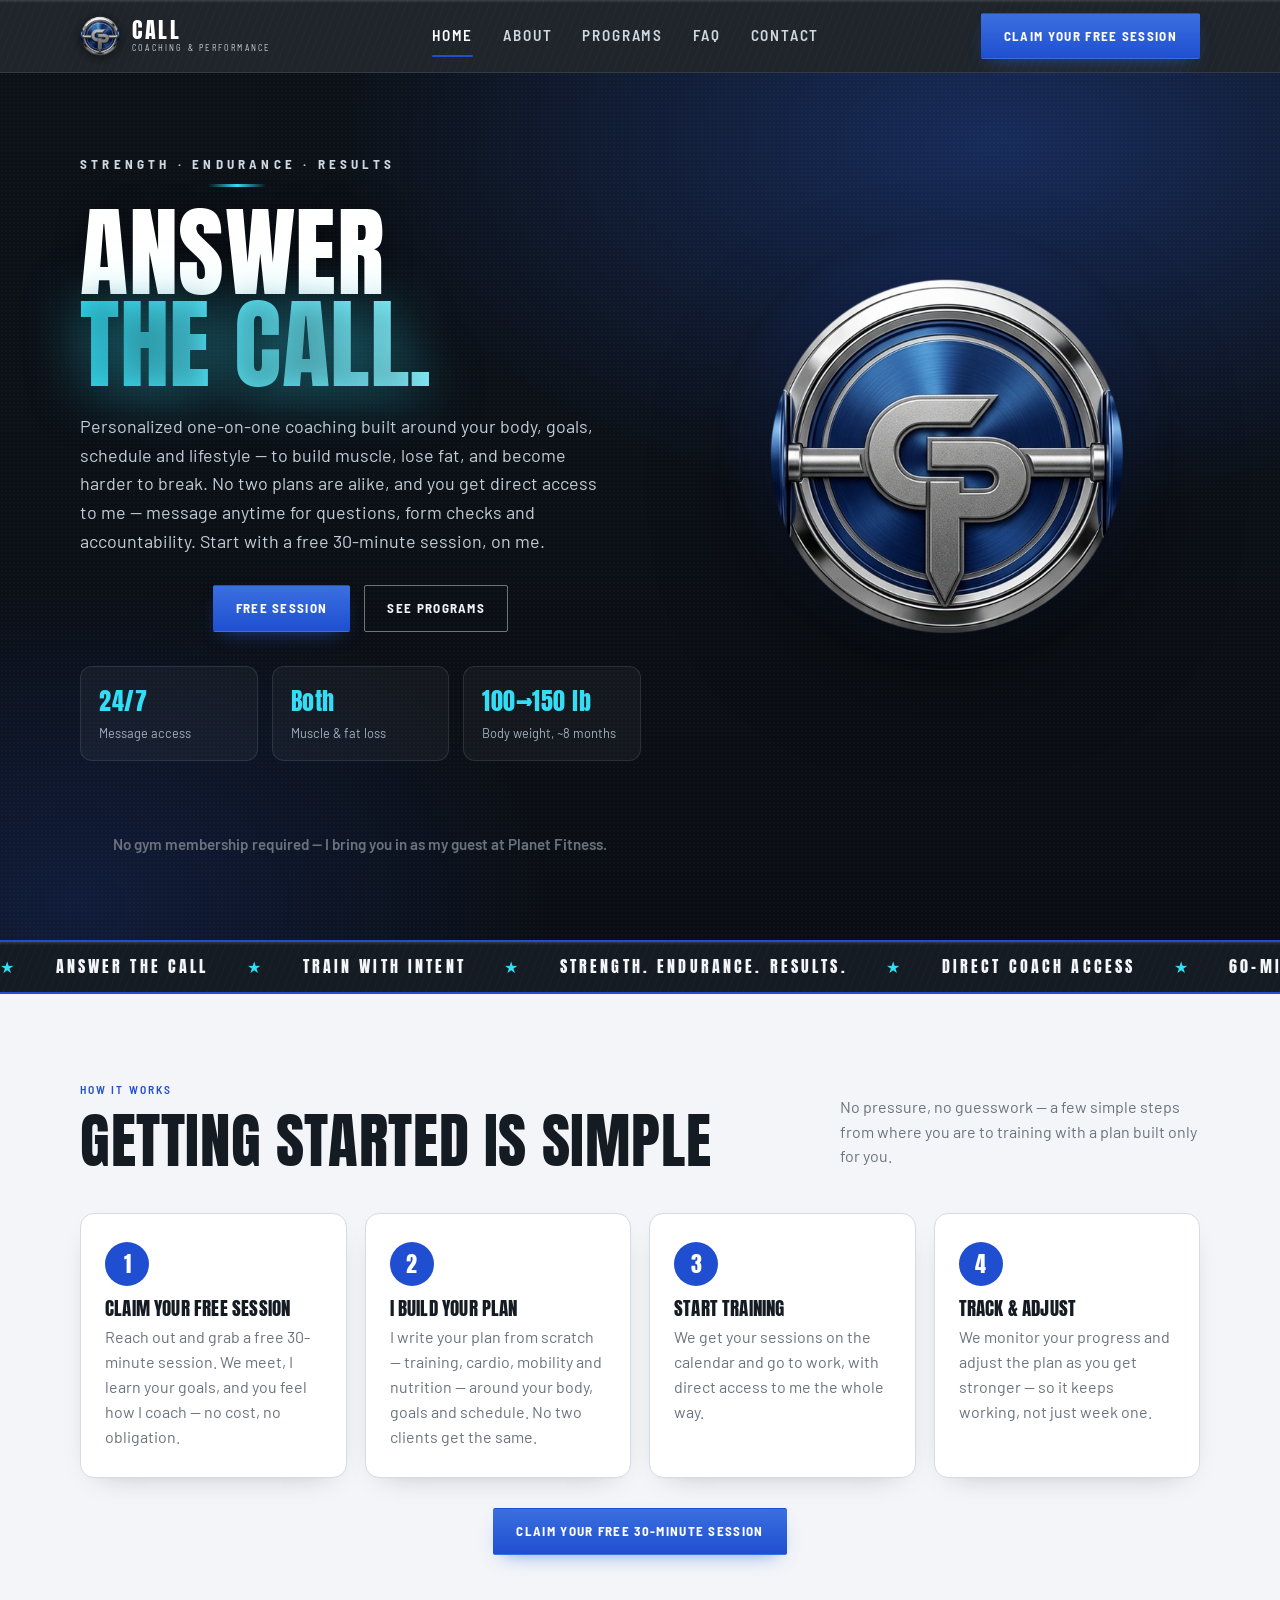
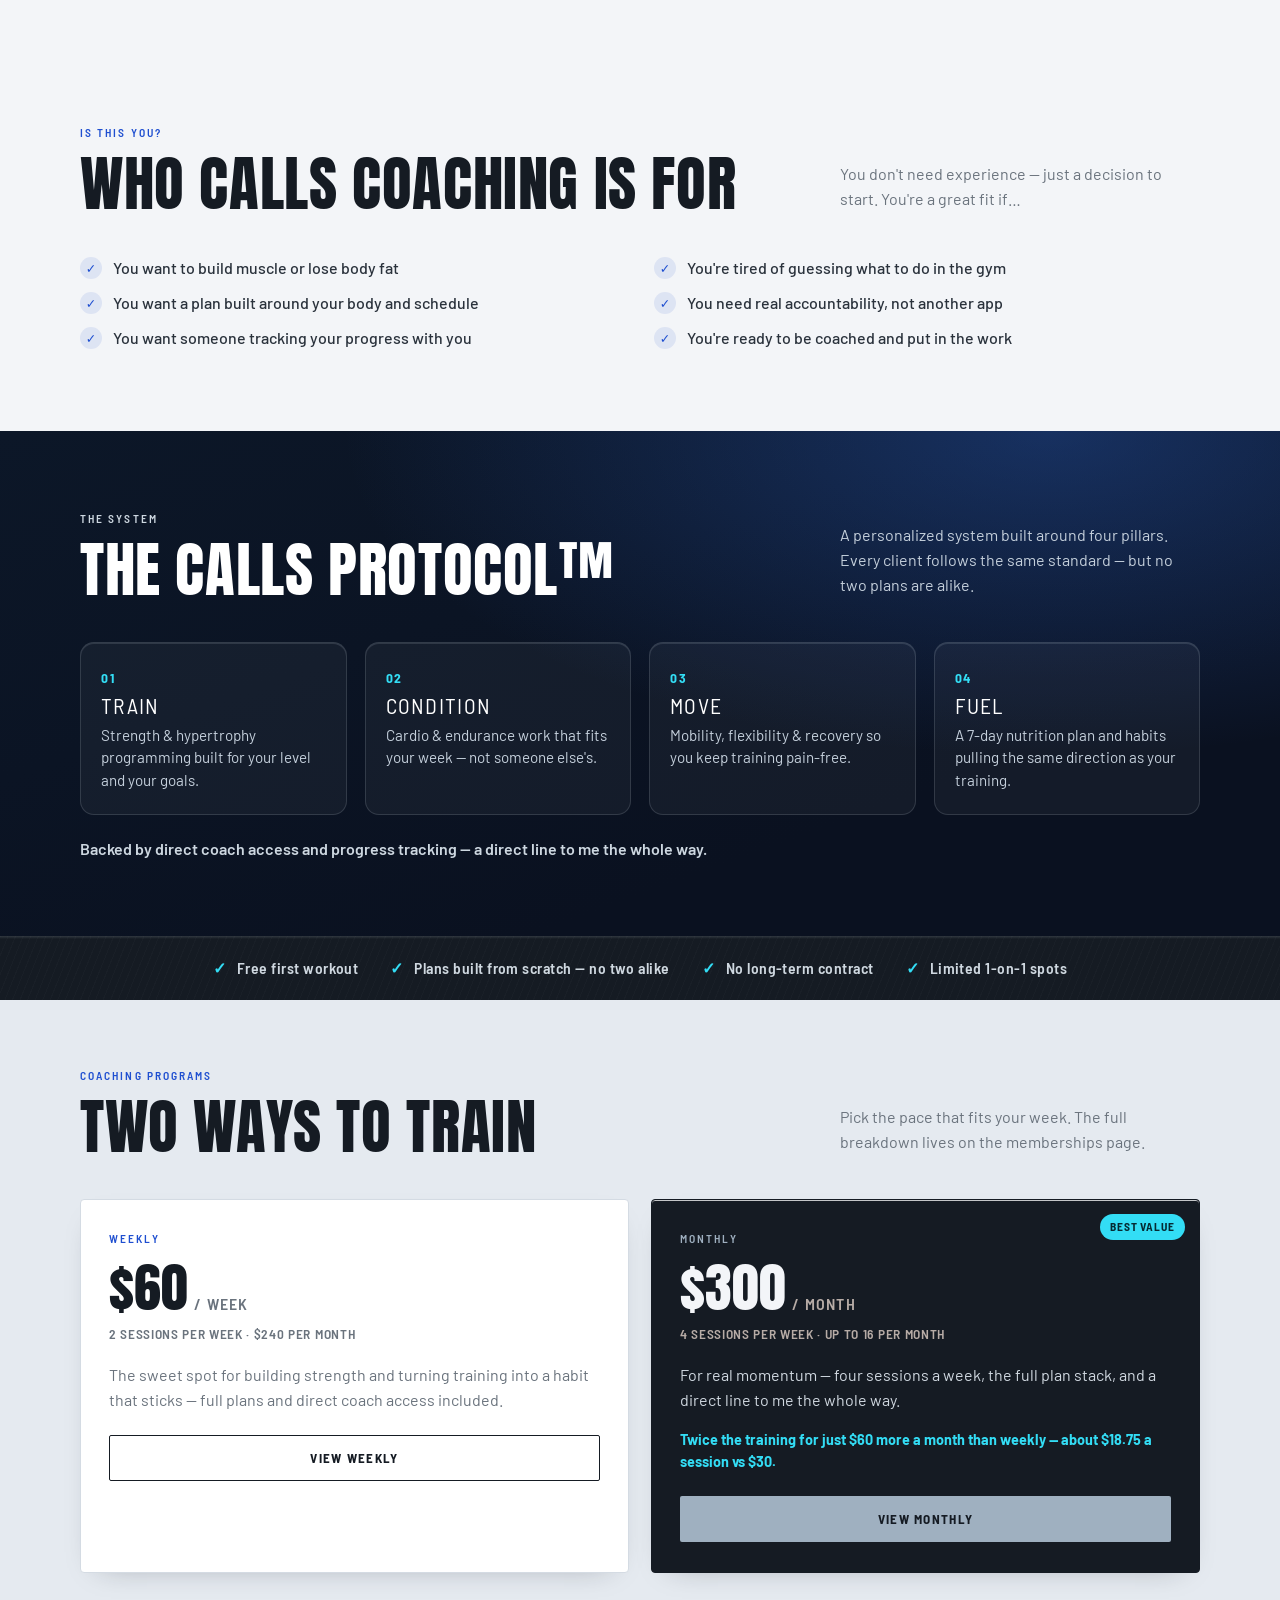
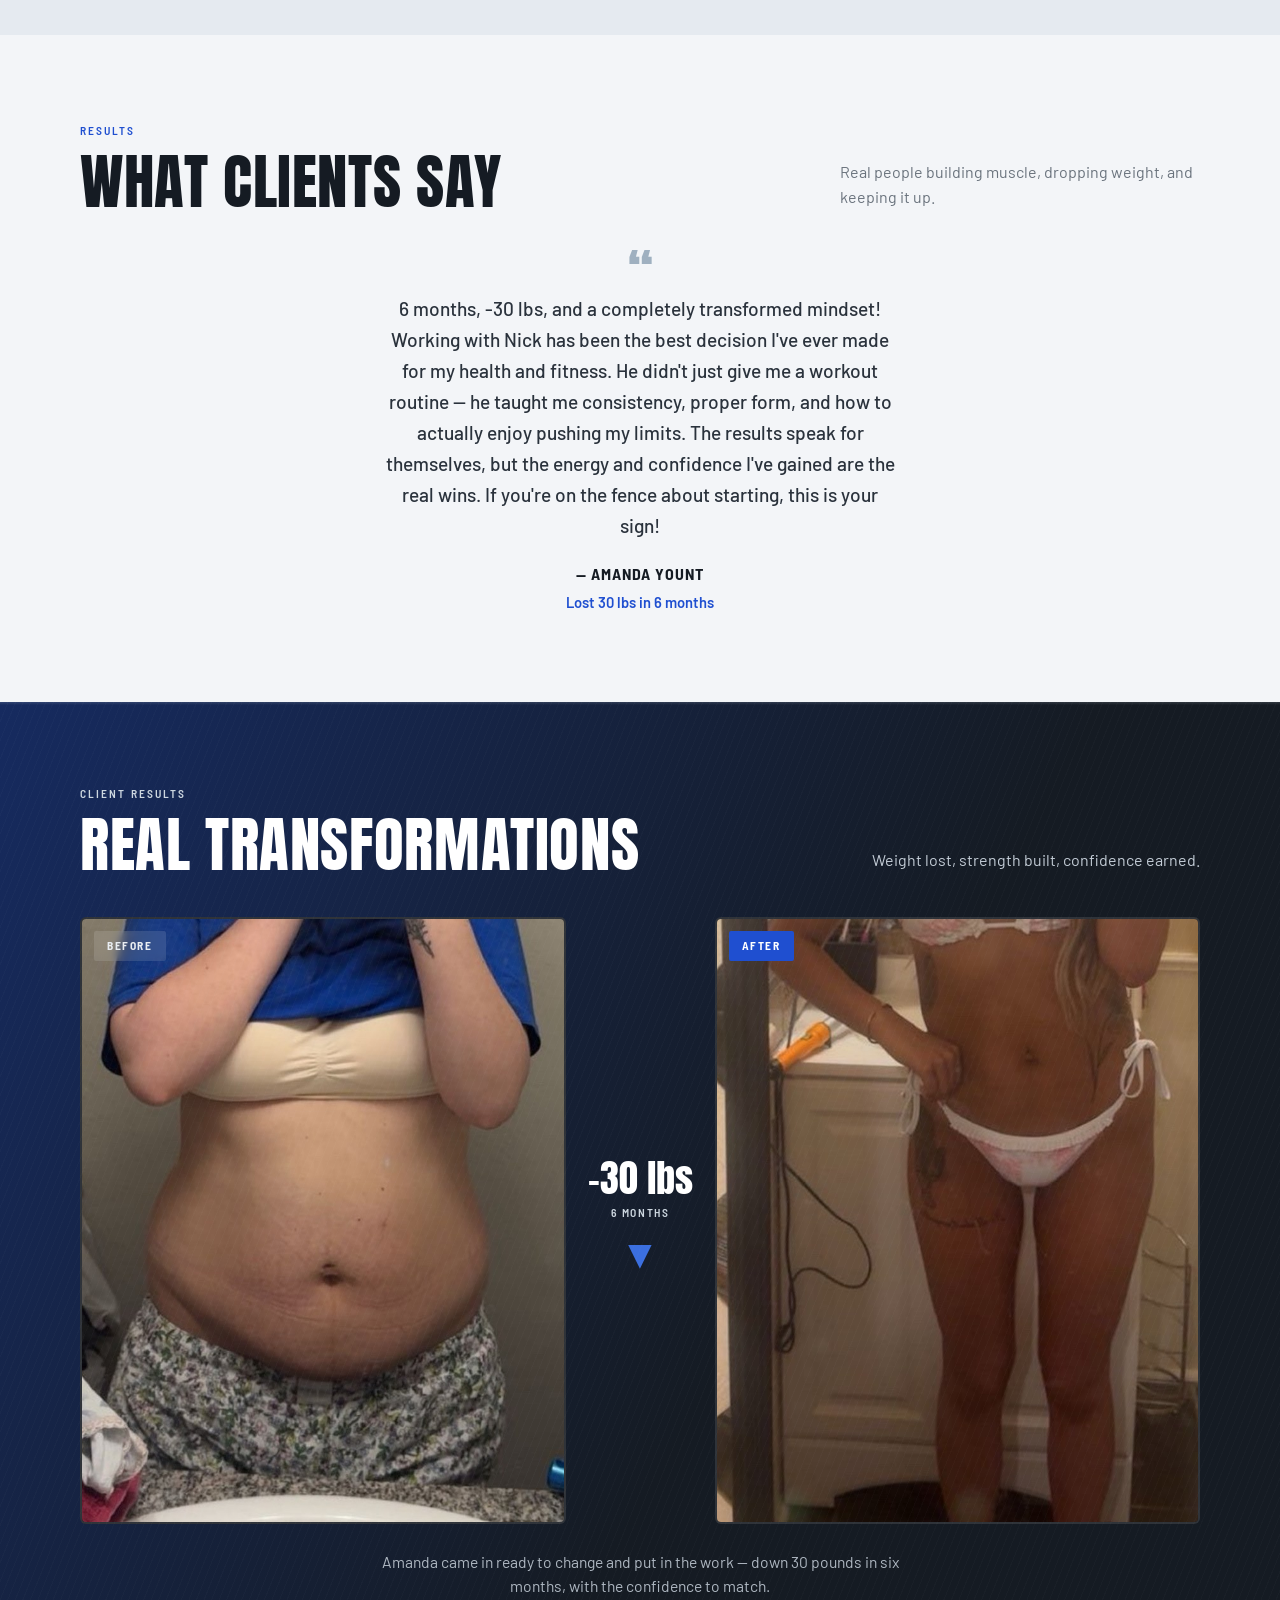
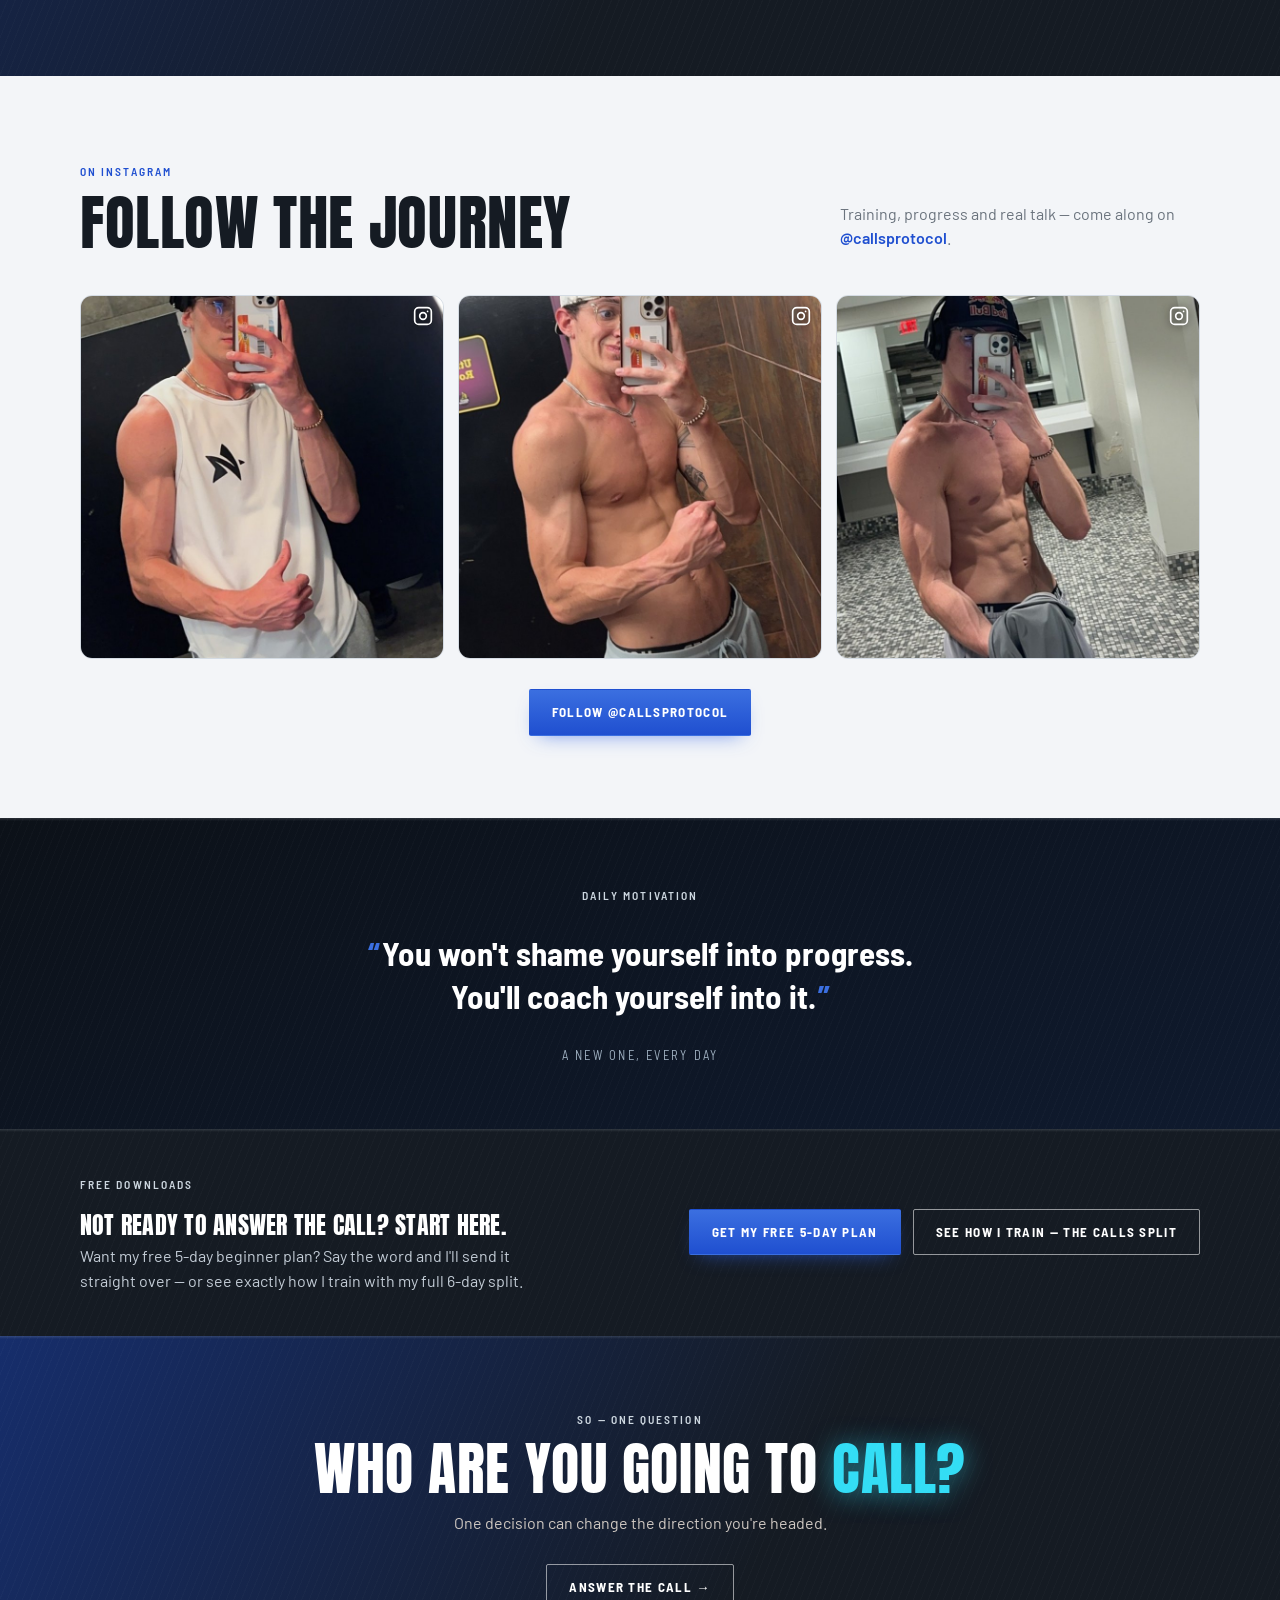
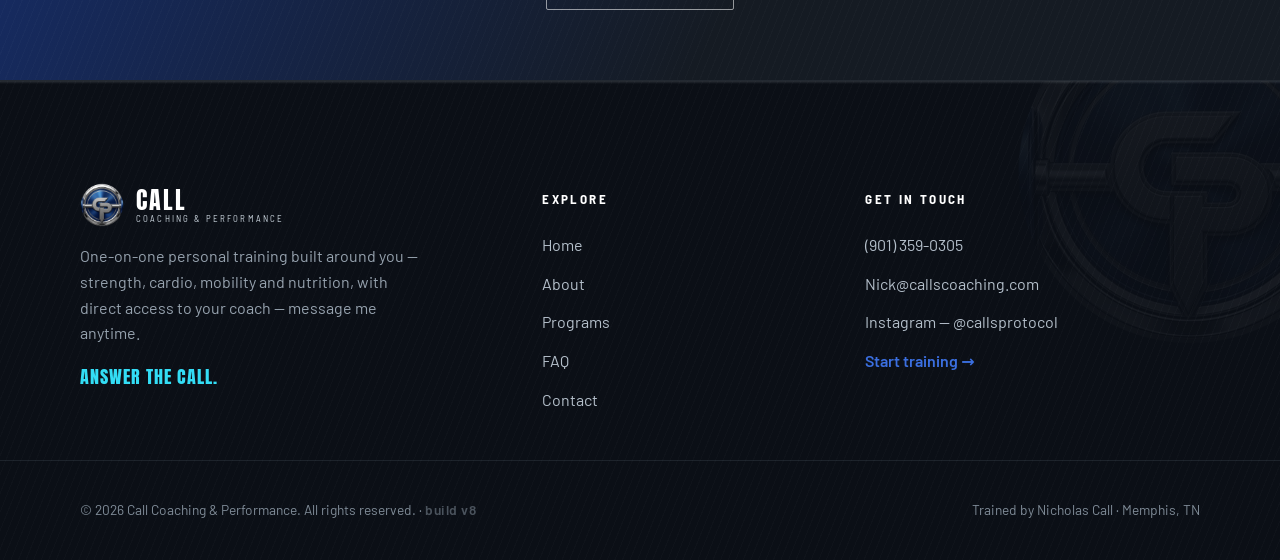
==== commit ebc67054: "Add files via upload" ====
--- a/index.html
+++ b/index.html
@@ -4,31 +4,31 @@
 <meta charset="UTF-8" />
 <meta name="viewport" content="width=device-width, initial-scale=1.0" />
 <title>Call Coaching &amp; Performance | Personal Trainer in Memphis, TN</title>
-<meta name="description" content="One-on-one personal training in Memphis &amp; Cordova, TN. Custom workouts, nutrition and 24/7 coaching to build muscle or lose weight. Claim your free 30-minute session." />
+<meta name="description" content="One-on-one personal training in Memphis &amp; Cordova, TN. Custom workouts, nutrition and direct coach access to build muscle or lose weight. Claim your free 30-minute session." />
 <meta property="og:type" content="website" />
 <meta property="og:site_name" content="Call Coaching &amp; Performance" />
 <meta property="og:title" content="Call Coaching &amp; Performance | Personal Trainer in Memphis, TN" />
-<meta property="og:description" content="One-on-one personal training in Memphis &amp; Cordova, TN. Custom workouts, nutrition and 24/7 coaching to build muscle or lose weight. Claim your free 30-minute session." />
+<meta property="og:description" content="One-on-one personal training in Memphis &amp; Cordova, TN. Custom workouts, nutrition and direct coach access to build muscle or lose weight. Claim your free 30-minute session." />
 <meta property="og:image" content="https://callscoaching.com/share.png" />
 <link rel="canonical" href="https://callscoaching.com/" />
 <meta property="og:url" content="https://callscoaching.com/" />
 
 <meta name="twitter:card" content="summary_large_image" />
 <meta name="twitter:title" content="Call Coaching &amp; Performance | Personal Trainer in Memphis, TN" />
-<meta name="twitter:description" content="One-on-one personal training in Memphis &amp; Cordova, TN. Custom workouts, nutrition and 24/7 coaching to build muscle or lose weight. Claim your free 30-minute session." />
+<meta name="twitter:description" content="One-on-one personal training in Memphis &amp; Cordova, TN. Custom workouts, nutrition and direct coach access to build muscle or lose weight. Claim your free 30-minute session." />
 <meta name="twitter:image" content="https://callscoaching.com/share.png" />
 <link rel="icon" type="image/png" href="logo.png" />
 <link rel="apple-touch-icon" href="logo.png" />
 <link rel="preconnect" href="https://fonts.googleapis.com" />
 <link rel="preconnect" href="https://fonts.gstatic.com" crossorigin />
 <link href="https://fonts.googleapis.com/css2?family=Anton&family=Barlow:wght@400;500;600;700&family=Barlow+Semi+Condensed:wght@500;600;700&display=swap" rel="stylesheet" />
-<link rel="stylesheet" href="styles.css?v=7" />
+<link rel="stylesheet" href="styles.css?v=8" />
 <script type="application/ld+json">
 {
   "@context": "https://schema.org",
   "@type": "HealthClub",
   "name": "Call Coaching & Performance",
-  "description": "One-on-one personal training in Memphis and Cordova, TN. Custom strength, cardio, mobility and nutrition programs with 24/7 coaching.",
+  "description": "One-on-one personal training in Memphis and Cordova, TN. Custom strength, cardio, mobility and nutrition programs with direct coach access.",
   "url": "https://callscoaching.com",
   "image": "https://callscoaching.com/share.png",
   "telephone": "+1-901-359-0305",
@@ -69,13 +69,13 @@
     <div class="hero-copy reveal">
       <div class="hero-kicker">Strength &middot; Endurance &middot; Results</div>
       <h1 class="hero-title">Answer<br><span class="accent">the call.</span></h1>
-      <p class="hero-sub">Personalized one-on-one coaching built around your body, goals, schedule and lifestyle &mdash; to build muscle, lose fat, and become harder to break. No two plans are alike, and you get a direct line to me 24/7. Start with a free 30-minute session, on me.</p>
+      <p class="hero-sub">Personalized one-on-one coaching built around your body, goals, schedule and lifestyle &mdash; to build muscle, lose fat, and become harder to break. No two plans are alike, and you get direct access to me &mdash; message anytime for questions, form checks and accountability. Start with a free 30-minute session, on me.</p>
       <div class="hero-cta">
         <a class="btn btn-solid" href="contact.html">Free session</a>
         <a class="btn btn-ghost-l" href="memberships.html">See programs</a>
       </div>
       <ul class="hero-stats">
-        <li><b>24/7</b><span>Coaching access</span></li>
+        <li><b>24/7</b><span>Message access</span></li>
         <li><b>Both</b><span>Muscle &amp; fat loss</span></li>
         <li><b>100&rarr;150 lb</b><span>Body weight, ~8 months</span></li>
       </ul>
@@ -86,13 +86,14 @@
         <img class="hero-emblem-img" src="logo.png" alt="Call Coaching &amp; Performance emblem" />
       </div>
     </div>
+    <p class="snap-note reveal">No gym membership required &mdash; I bring you in as my guest at Planet Fitness.</p>
   </div>
 </section>
 
 <div class="marquee" aria-hidden="true">
   <div class="track">
-    <span>&#9733;</span> Answer the call <span>&#9733;</span> Train with intent <span>&#9733;</span> Strength. Endurance. Results. <span>&#9733;</span> 24/7 coaching <span>&#9733;</span> 60-minute sessions
-    <span>&#9733;</span> Answer the call <span>&#9733;</span> Train with intent <span>&#9733;</span> Strength. Endurance. Results. <span>&#9733;</span> 24/7 coaching <span>&#9733;</span> 60-minute sessions
+    <span>&#9733;</span> Answer the call <span>&#9733;</span> Train with intent <span>&#9733;</span> Strength. Endurance. Results. <span>&#9733;</span> Direct coach access <span>&#9733;</span> 60-minute sessions
+    <span>&#9733;</span> Answer the call <span>&#9733;</span> Train with intent <span>&#9733;</span> Strength. Endurance. Results. <span>&#9733;</span> Direct coach access <span>&#9733;</span> 60-minute sessions
   </div>
 </div>
 
@@ -100,12 +101,13 @@
   <div class="wrap">
     <div class="sec-head reveal">
       <div><div class="label kick">How it works</div><h2>Getting started is simple</h2></div>
-      <p>No pressure, no guesswork &mdash; three steps from where you are to training with a plan built only for you.</p>
+      <p>No pressure, no guesswork &mdash; a few simple steps from where you are to training with a plan built only for you.</p>
     </div>
     <div class="steps">
       <div class="step reveal"><span class="step-n">1</span><h3>Claim your free session</h3><p>Reach out and grab a free 30-minute session. We meet, I learn your goals, and you feel how I coach &mdash; no cost, no obligation.</p></div>
       <div class="step reveal"><span class="step-n">2</span><h3>I build your plan</h3><p>I write your plan from scratch &mdash; training, cardio, mobility and nutrition &mdash; around your body, goals and schedule. No two clients get the same.</p></div>
-      <div class="step reveal"><span class="step-n">3</span><h3>Start training</h3><p>We get your sessions on the calendar and go to work, with a direct line to me 24/7 the whole way.</p></div>
+      <div class="step reveal"><span class="step-n">3</span><h3>Start training</h3><p>We get your sessions on the calendar and go to work, with direct access to me the whole way.</p></div>
+      <div class="step reveal"><span class="step-n">4</span><h3>Track &amp; adjust</h3><p>We monitor your progress and adjust the plan as you get stronger &mdash; so it keeps working, not just week one.</p></div>
     </div>
     <div class="how-cta reveal"><a class="btn btn-solid" href="contact.html">Claim your free 30-minute session</a></div>
   </div>
@@ -139,7 +141,7 @@
       <div class="pillar"><span class="pl-n">03</span><h3>Move</h3><p>Mobility, flexibility &amp; recovery so you keep training pain-free.</p></div>
       <div class="pillar"><span class="pl-n">04</span><h3>Fuel</h3><p>A 7-day nutrition plan and habits pulling the same direction as your training.</p></div>
     </div>
-    <p class="protocol-note reveal">Backed by 24/7 coaching and progress tracking &mdash; a direct line to me the whole way.</p>
+    <p class="protocol-note reveal">Backed by direct coach access and progress tracking &mdash; a direct line to me the whole way.</p>
   </div>
 </section>
 
@@ -163,7 +165,7 @@
         <div class="label tier">Weekly</div>
         <div class="price"><span class="num">$60</span><span class="per">/ week</span></div>
         <div class="meta">2 sessions per week &middot; $240 per month</div>
-        <p style="color:var(--muted);margin-top:12px">The sweet spot for building strength and turning training into a habit that sticks &mdash; full plans and 24/7 coaching included.</p>
+        <p style="color:var(--muted);margin-top:12px">The sweet spot for building strength and turning training into a habit that sticks &mdash; full plans and direct coach access included.</p>
         <a class="btn btn-ghost go" href="memberships.html">View weekly</a>
       </div>
       <div class="snapcard dark reveal"><span class="snap-flag">Best value</span>
@@ -171,7 +173,7 @@
         <div class="price"><span class="num">$300</span><span class="per">/ month</span></div>
         <div class="meta">4 sessions per week &middot; up to 16 per month</div>
         <p style="color:#d0d8e0;margin-top:12px">For real momentum &mdash; four sessions a week, the full plan stack, and a direct line to me the whole way.</p>
-        <div class="snap-arg">Twice the training for just $60 more a month than weekly.</div>
+        <div class="snap-arg">Twice the training for just $60 more a month than weekly &mdash; about $18.75 a session vs $30.</div>
         <a class="btn btn-gold go" href="memberships.html">View monthly</a>
       </div>
     </div>
@@ -253,7 +255,7 @@
   <div class="wrap foot-grid">
     <div class="foot-brand-col">
       <div class="foot-brand"><span class="mark"></span><span class="fb-name"><b>CALL</b><span>Coaching &amp; Performance</span></span></div>
-      <p class="foot-blurb">One-on-one personal training built around you — strength, cardio, mobility and nutrition, with a direct line to me 24/7.</p>
+      <p class="foot-blurb">One-on-one personal training built around you — strength, cardio, mobility and nutrition, with direct access to your coach &mdash; message me anytime.</p>
       <div class="foot-tag">Answer the call.</div>
     </div>
     <div class="foot-col">
@@ -273,11 +275,11 @@
     </div>
   </div>
   <div class="foot-bottom"><div class="wrap fb-in">
-    <span>&copy; <span id="yr"></span> Call Coaching &amp; Performance. All rights reserved. &middot; <span class="bld">build v7</span></span>
+    <span>&copy; <span id="yr"></span> Call Coaching &amp; Performance. All rights reserved. &middot; <span class="bld">build v8</span></span>
     <span>Trained by Nicholas Call &middot; Memphis, TN</span>
   </div></div>
 </footer>
 
-<script src="site.js?v=7"></script>
+<script src="site.js?v=8"></script>
 </body>
 </html>
--- a/styles.css
+++ b/styles.css
@@ -450,13 +450,13 @@
 .cta-band h2 em.hook{font-style:normal;color:var(--blue-bright);text-shadow:0 2px 22px rgba(59,111,224,.45)}
 
 /* how it works */
-.how .steps{display:grid;grid-template-columns:repeat(3,1fr);gap:22px;margin-top:8px}
+.how .steps{display:grid;grid-template-columns:repeat(4,1fr);gap:18px;margin-top:8px}
 .step{background:#fff;border:1px solid var(--line);border-radius:14px;padding:28px 24px}
 .step-n{display:inline-grid;place-items:center;width:44px;height:44px;border-radius:50%;background:var(--blue);color:#fff;font-family:'Anton',sans-serif;font-size:1.35rem;margin-bottom:14px}
 .step h3{margin:0 0 8px}
 .step p{color:var(--muted);margin:0}
 .how-cta{text-align:center;margin-top:30px}
-@media(max-width:820px){.how .steps{grid-template-columns:1fr}}
+@media(max-width:900px){.how .steps{grid-template-columns:repeat(2,1fr)}}@media(max-width:560px){.how .steps{grid-template-columns:1fr}}
 
 /* trust bar */
 .trust-bar{background:var(--ink);color:#e7edf2}
@@ -653,3 +653,6 @@
 .lf-status.err{display:block;color:#c0392b}
 .lf-fine{margin-top:12px;color:var(--muted);font-size:.85rem}
 .hp{position:absolute!important;left:-9999px!important;width:1px;height:1px;opacity:0}
+
+/* v8 — reassurance note + 4-up steps */
+.snap-note{text-align:center;margin:20px auto 0;color:var(--muted);font-weight:600;font-size:.95rem}
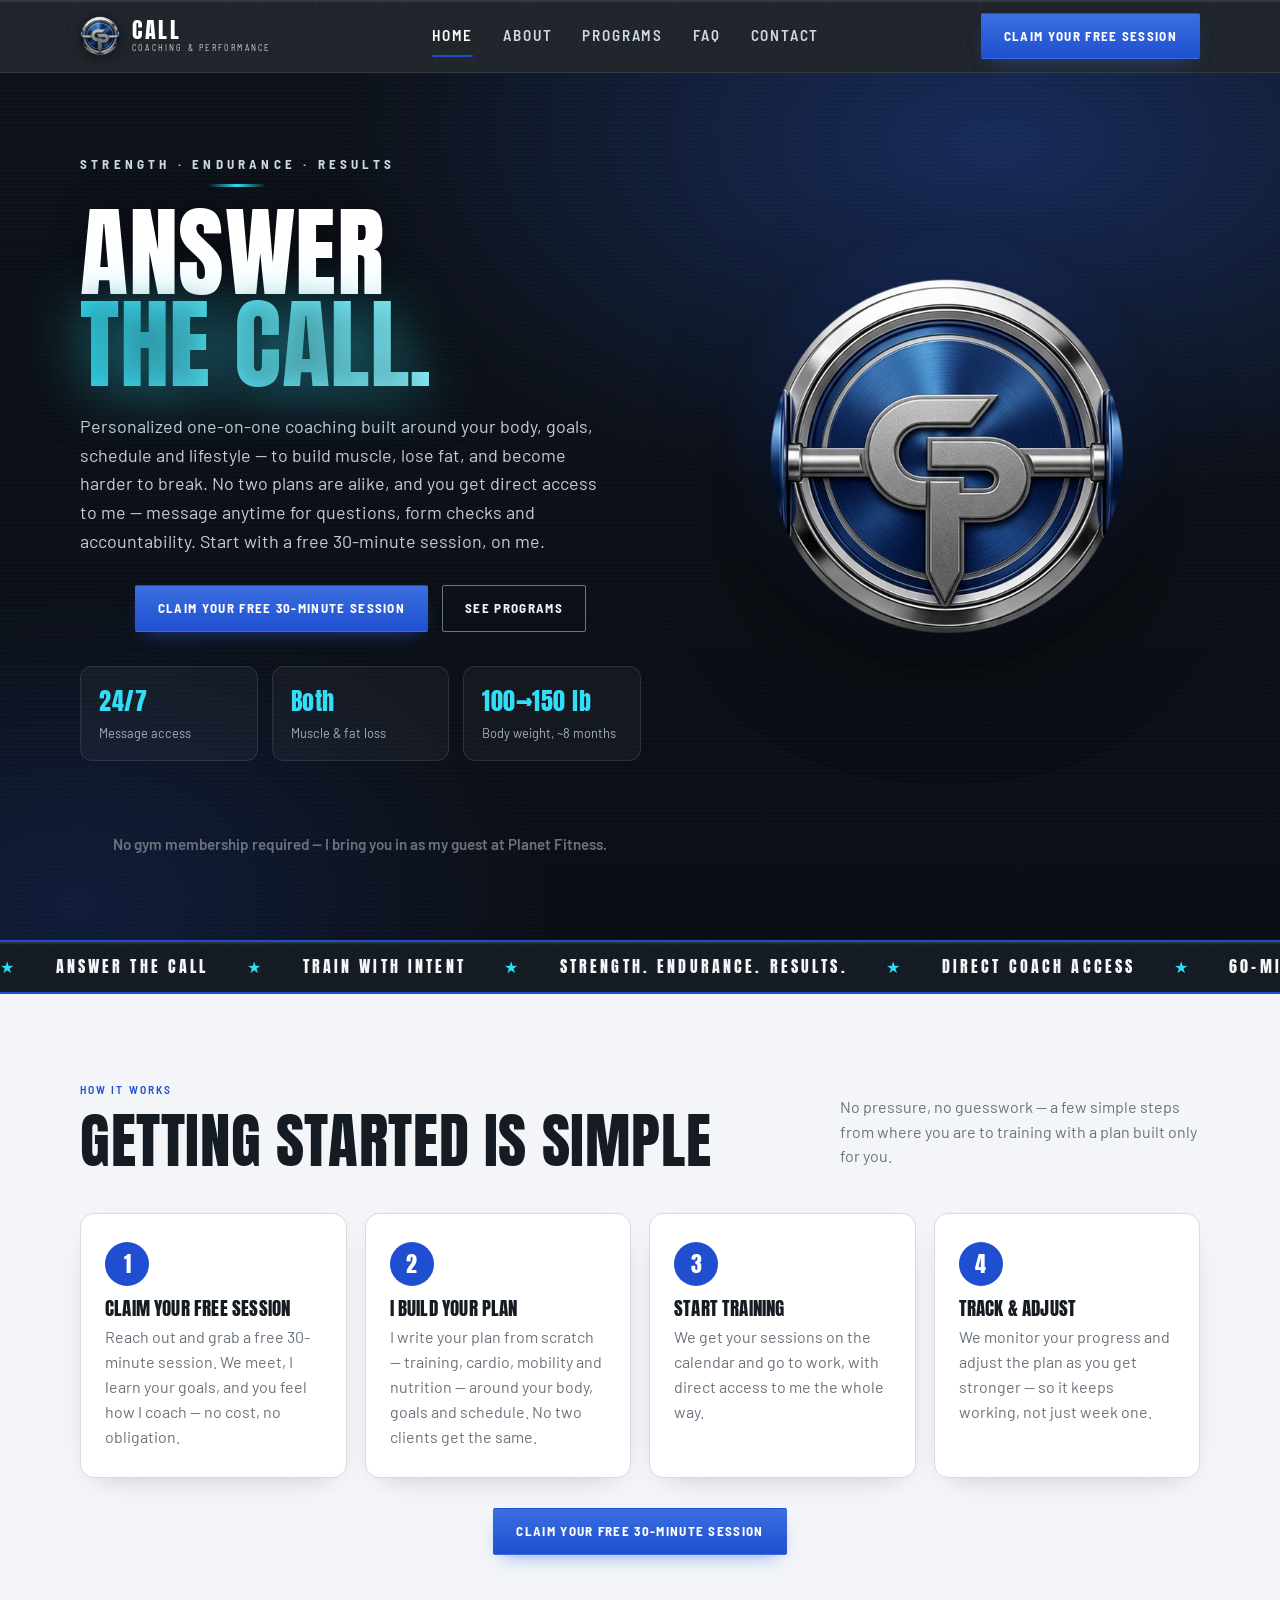
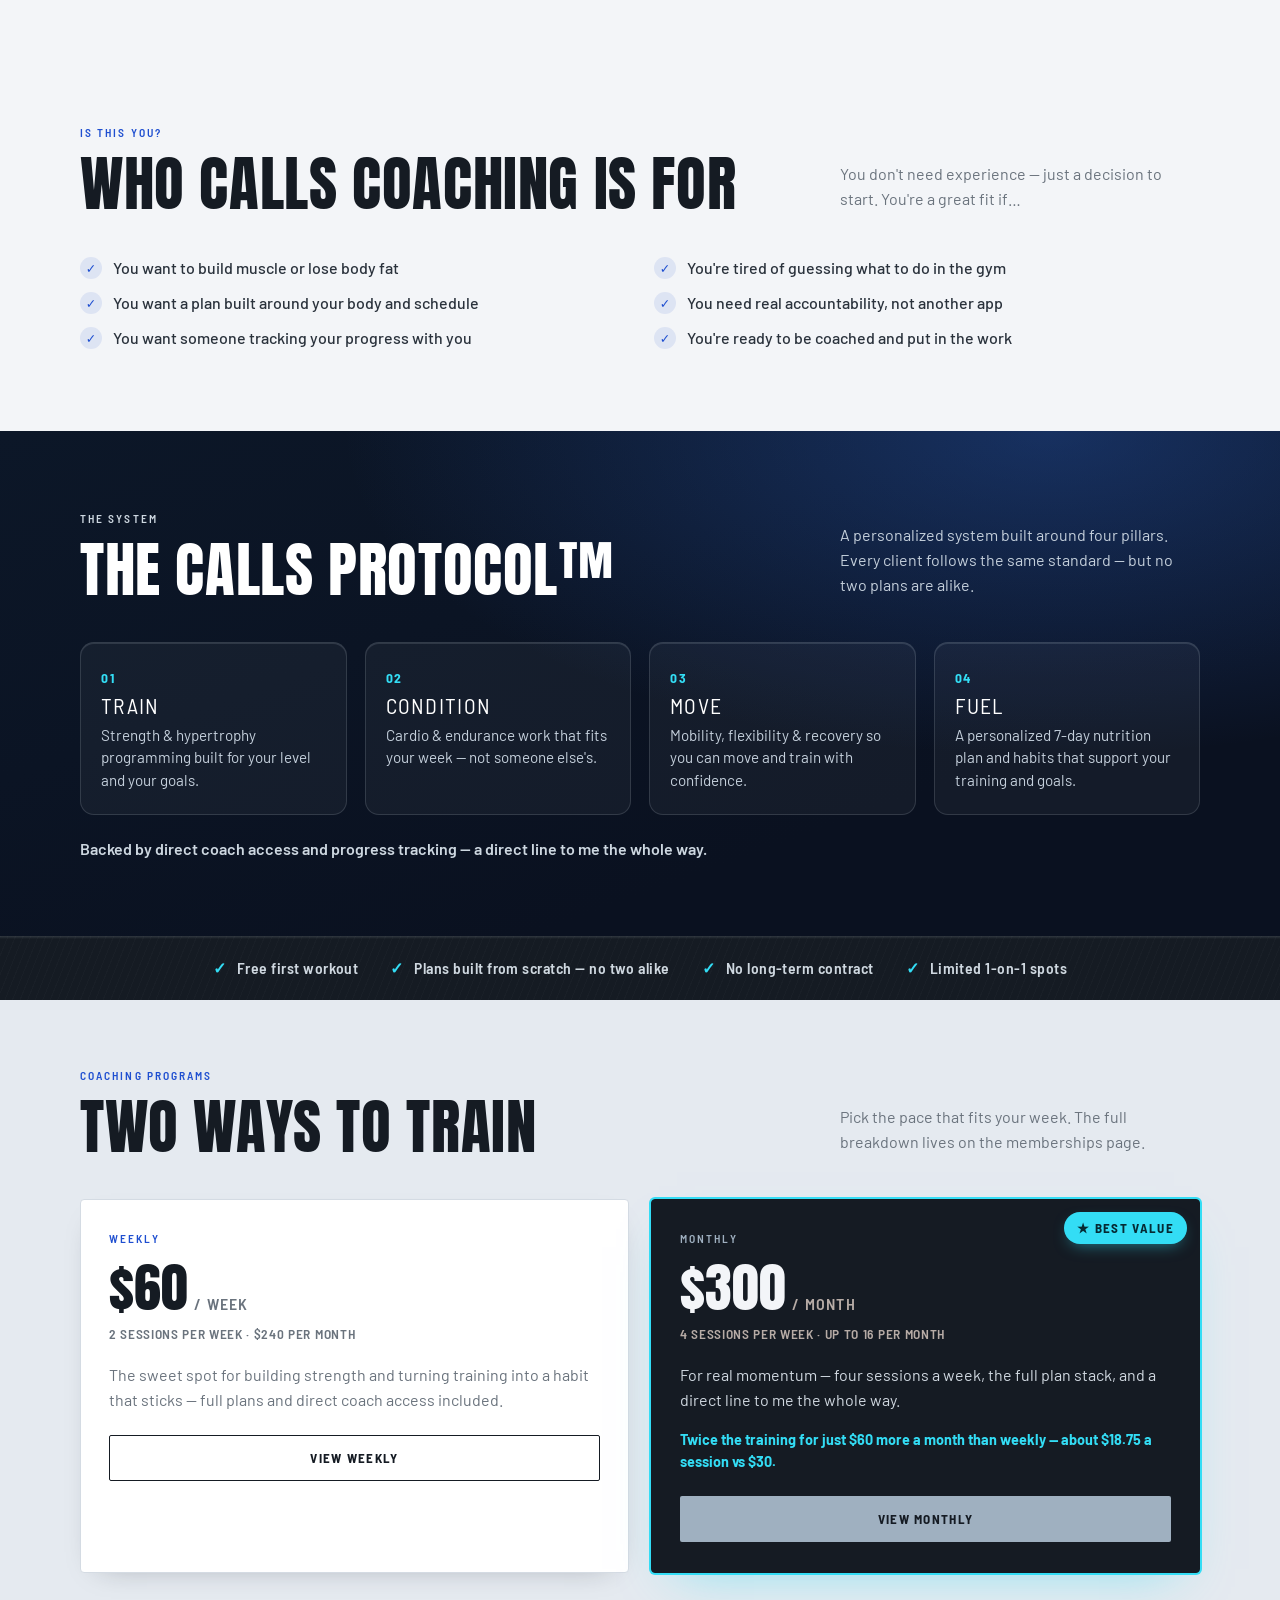
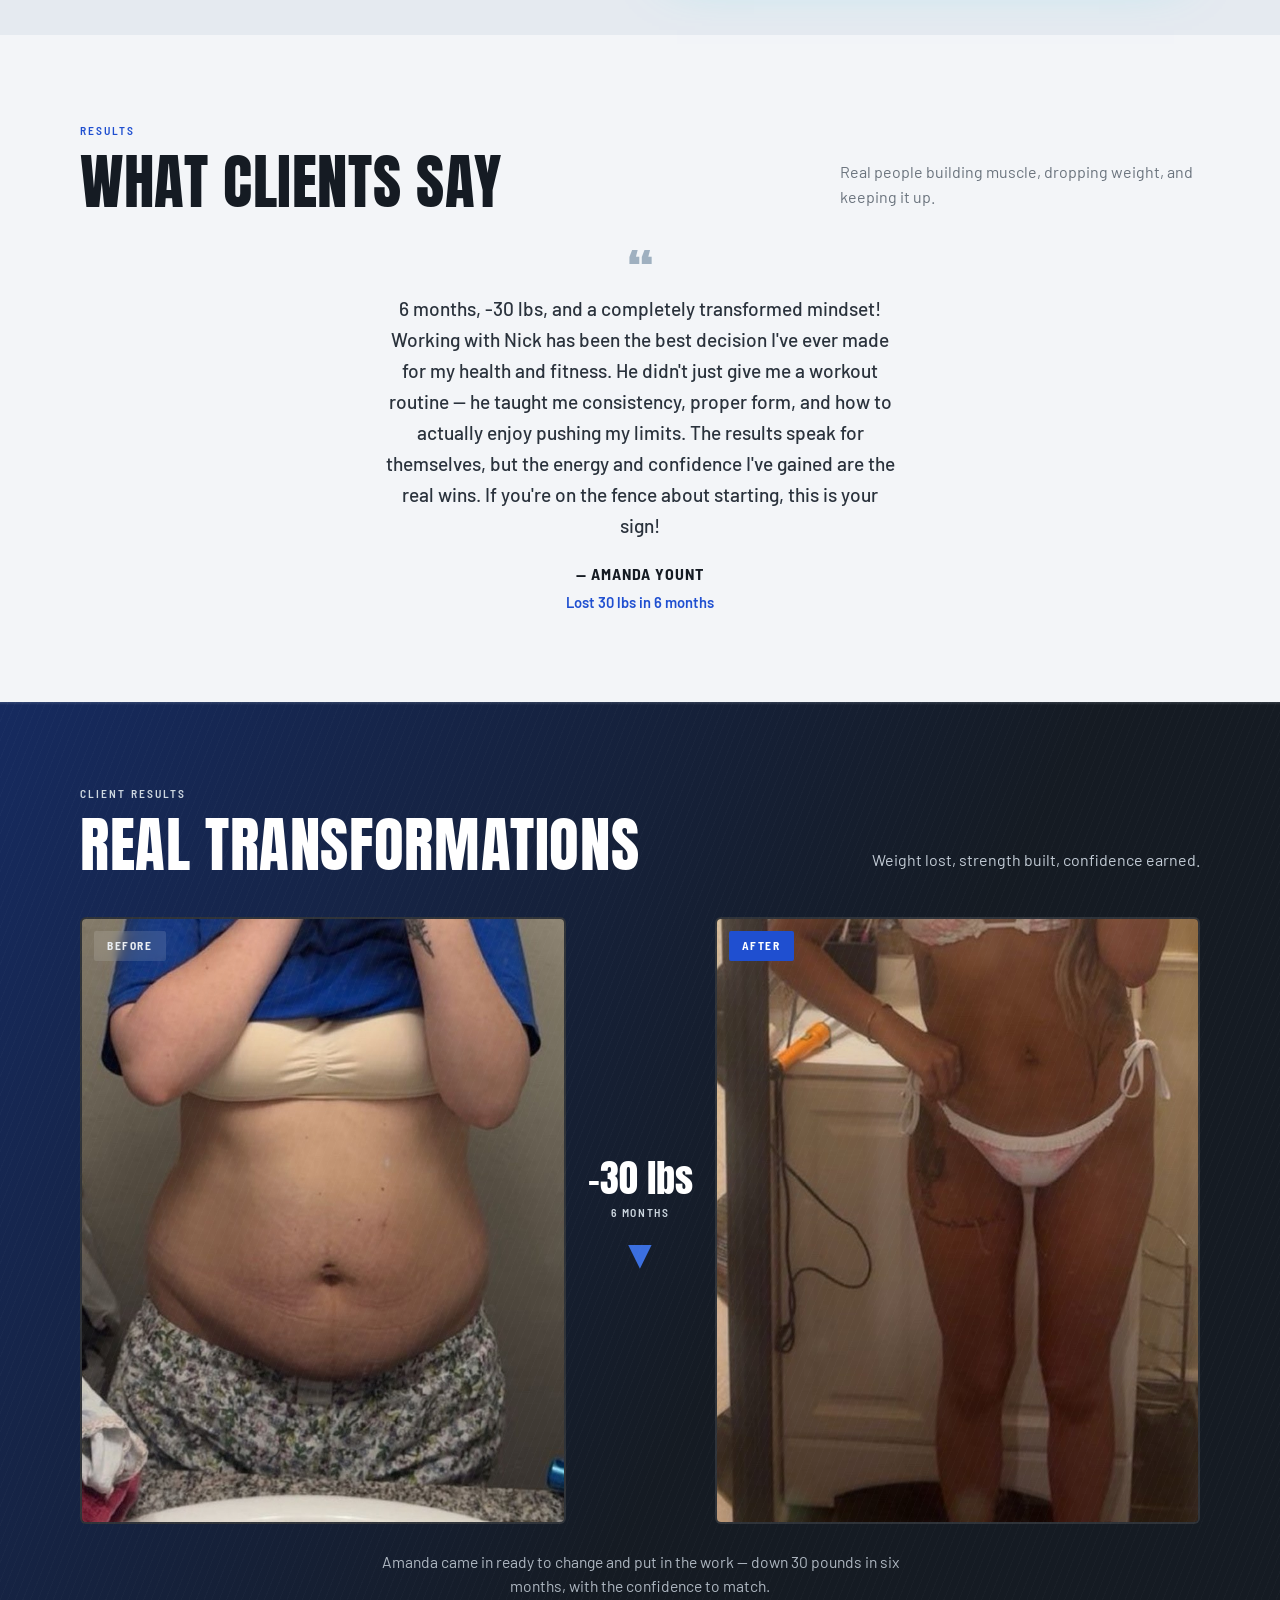
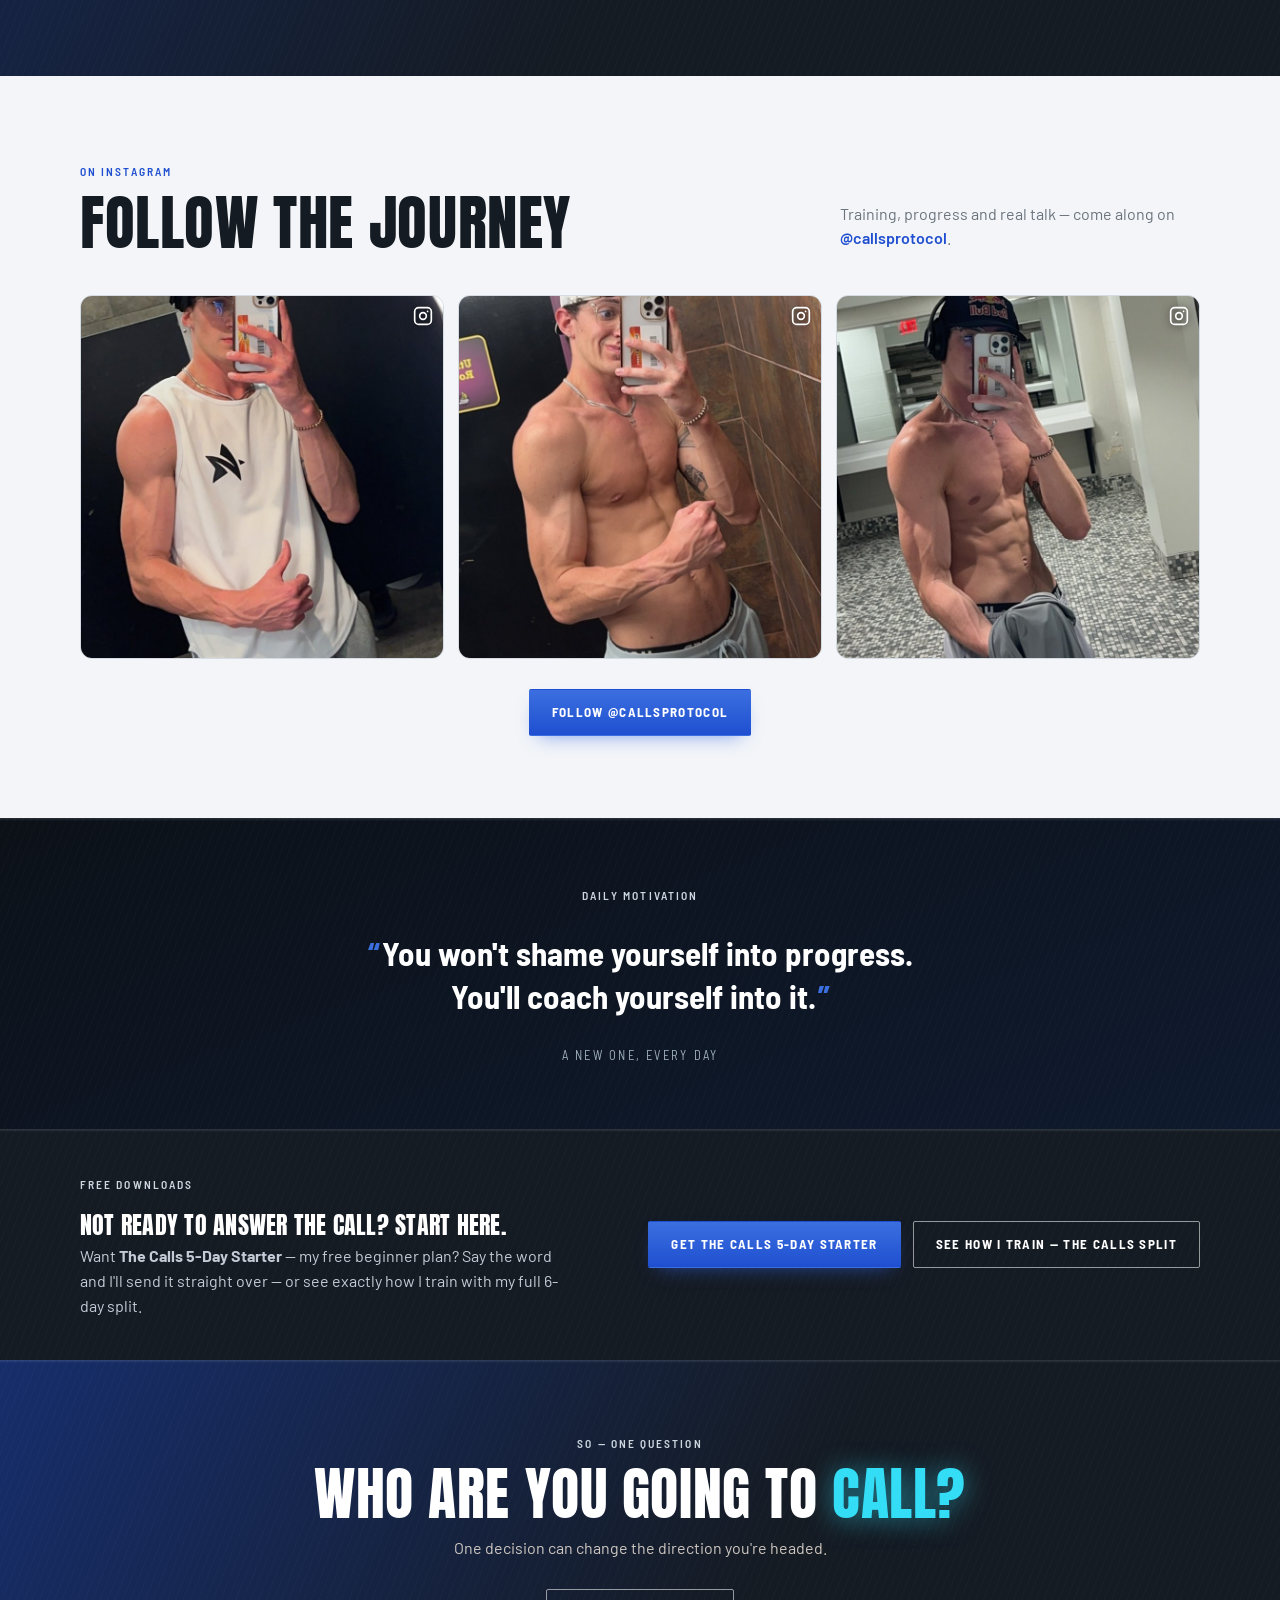
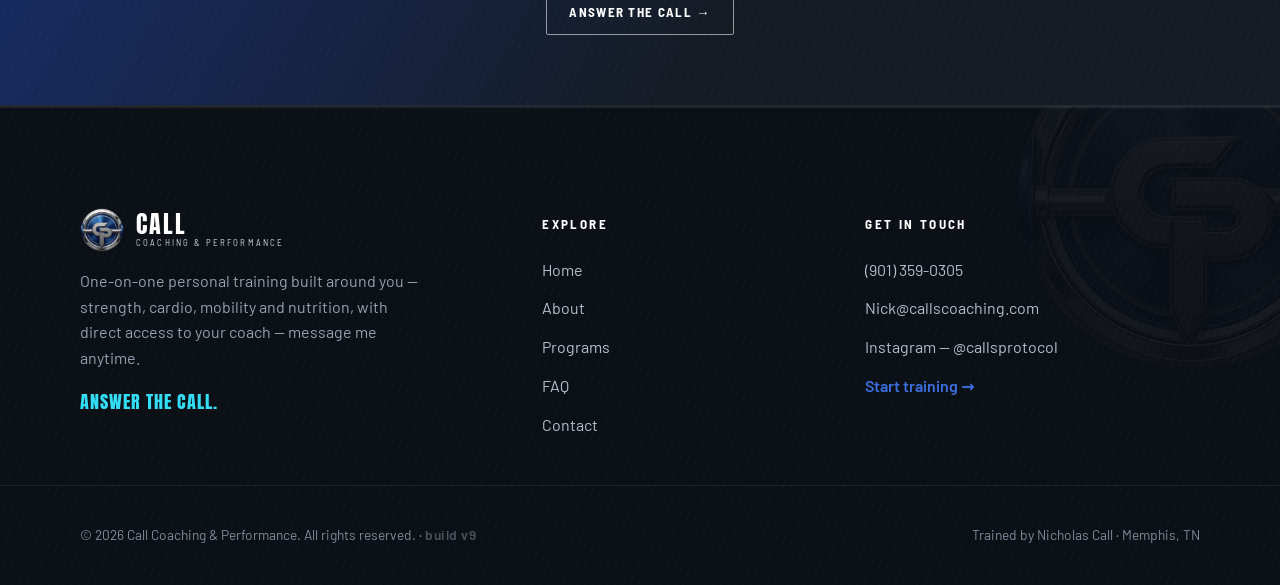
==== commit b7d1766c: "Add files via upload" ====
--- a/index.html
+++ b/index.html
@@ -22,7 +22,7 @@
 <link rel="preconnect" href="https://fonts.googleapis.com" />
 <link rel="preconnect" href="https://fonts.gstatic.com" crossorigin />
 <link href="https://fonts.googleapis.com/css2?family=Anton&family=Barlow:wght@400;500;600;700&family=Barlow+Semi+Condensed:wght@500;600;700&display=swap" rel="stylesheet" />
-<link rel="stylesheet" href="styles.css?v=8" />
+<link rel="stylesheet" href="styles.css?v=9" />
 <script type="application/ld+json">
 {
   "@context": "https://schema.org",
@@ -71,7 +71,7 @@
       <h1 class="hero-title">Answer<br><span class="accent">the call.</span></h1>
       <p class="hero-sub">Personalized one-on-one coaching built around your body, goals, schedule and lifestyle &mdash; to build muscle, lose fat, and become harder to break. No two plans are alike, and you get direct access to me &mdash; message anytime for questions, form checks and accountability. Start with a free 30-minute session, on me.</p>
       <div class="hero-cta">
-        <a class="btn btn-solid" href="contact.html">Free session</a>
+        <a class="btn btn-solid" href="contact.html">Claim your free 30-minute session</a>
         <a class="btn btn-ghost-l" href="memberships.html">See programs</a>
       </div>
       <ul class="hero-stats">
@@ -138,8 +138,8 @@
     <div class="pillars reveal">
       <div class="pillar"><span class="pl-n">01</span><h3>Train</h3><p>Strength &amp; hypertrophy programming built for your level and your goals.</p></div>
       <div class="pillar"><span class="pl-n">02</span><h3>Condition</h3><p>Cardio &amp; endurance work that fits your week &mdash; not someone else&#39;s.</p></div>
-      <div class="pillar"><span class="pl-n">03</span><h3>Move</h3><p>Mobility, flexibility &amp; recovery so you keep training pain-free.</p></div>
-      <div class="pillar"><span class="pl-n">04</span><h3>Fuel</h3><p>A 7-day nutrition plan and habits pulling the same direction as your training.</p></div>
+      <div class="pillar"><span class="pl-n">03</span><h3>Move</h3><p>Mobility, flexibility &amp; recovery so you can move and train with confidence.</p></div>
+      <div class="pillar"><span class="pl-n">04</span><h3>Fuel</h3><p>A personalized 7-day nutrition plan and habits that support your training and goals.</p></div>
     </div>
     <p class="protocol-note reveal">Backed by direct coach access and progress tracking &mdash; a direct line to me the whole way.</p>
   </div>
@@ -168,7 +168,7 @@
         <p style="color:var(--muted);margin-top:12px">The sweet spot for building strength and turning training into a habit that sticks &mdash; full plans and direct coach access included.</p>
         <a class="btn btn-ghost go" href="memberships.html">View weekly</a>
       </div>
-      <div class="snapcard dark reveal"><span class="snap-flag">Best value</span>
+      <div class="snapcard dark reveal"><span class="snap-flag">&#9733; Best value</span>
         <div class="label tier">Monthly</div>
         <div class="price"><span class="num">$300</span><span class="per">/ month</span></div>
         <div class="meta">4 sessions per week &middot; up to 16 per month</div>
@@ -235,10 +235,10 @@
     <div class="fp-txt">
       <div class="label kick" style="color:var(--silver-lite)">Free downloads</div>
       <h2>Not ready to answer the call? Start here.</h2>
-      <p>Want my free 5-day beginner plan? Say the word and I&#39;ll send it straight over &mdash; or see exactly how I train with my full 6-day split.</p>
+      <p>Want <b>The Calls 5-Day Starter</b> &mdash; my free beginner plan? Say the word and I&#39;ll send it straight over &mdash; or see exactly how I train with my full 6-day split.</p>
     </div>
     <div class="fp-actions">
-      <a class="btn btn-solid" href="mailto:Nick@callscoaching.com?subject=Free%205-day%20plan&body=Hi%20Nick%2C%20please%20send%20me%20your%20free%205-day%20beginner%20plan.%20My%20main%20goal%3A%20">Get my free 5-day plan</a>
+      <a class="btn btn-solid" href="mailto:Nick@callscoaching.com?subject=The%20Calls%205-Day%20Starter&body=Hi%20Nick%2C%20please%20send%20me%20The%20Calls%205-Day%20Starter%20(free%20beginner%20plan).%20My%20main%20goal%3A%20">Get the Calls 5-Day Starter</a>
       <a class="btn btn-light" href="call-my-split.pdf" download>See how I train &mdash; The Calls Split</a>
     </div>
   </div>
@@ -275,11 +275,11 @@
     </div>
   </div>
   <div class="foot-bottom"><div class="wrap fb-in">
-    <span>&copy; <span id="yr"></span> Call Coaching &amp; Performance. All rights reserved. &middot; <span class="bld">build v8</span></span>
+    <span>&copy; <span id="yr"></span> Call Coaching &amp; Performance. All rights reserved. &middot; <span class="bld">build v9</span></span>
     <span>Trained by Nicholas Call &middot; Memphis, TN</span>
   </div></div>
 </footer>
 
-<script src="site.js?v=8"></script>
+<script src="site.js?v=9"></script>
 </body>
 </html>
--- a/styles.css
+++ b/styles.css
@@ -656,3 +656,12 @@
 
 /* v8 — reassurance note + 4-up steps */
 .snap-note{text-align:center;margin:20px auto 0;color:var(--muted);font-weight:600;font-size:.95rem}
+
+/* v9 — louder BEST VALUE */
+.snap-flag{top:12px;right:12px;font-size:.82rem;padding:6px 13px;letter-spacing:.1em;
+  box-shadow:0 6px 16px -6px var(--accent-glow)}
+.snapcard.dark{box-shadow:0 0 0 2px var(--accent),0 22px 50px -26px var(--accent-glow)}
+.plan.feature{position:relative;box-shadow:0 0 0 2px var(--accent),0 22px 50px -26px var(--accent-glow)}
+.plan .flag{background:var(--accent);color:#062a33;font-family:'Barlow Semi Condensed',sans-serif;
+  font-weight:700;letter-spacing:.1em;text-transform:uppercase;font-size:.82rem;padding:6px 14px;border-radius:999px;
+  box-shadow:0 6px 16px -6px var(--accent-glow)}
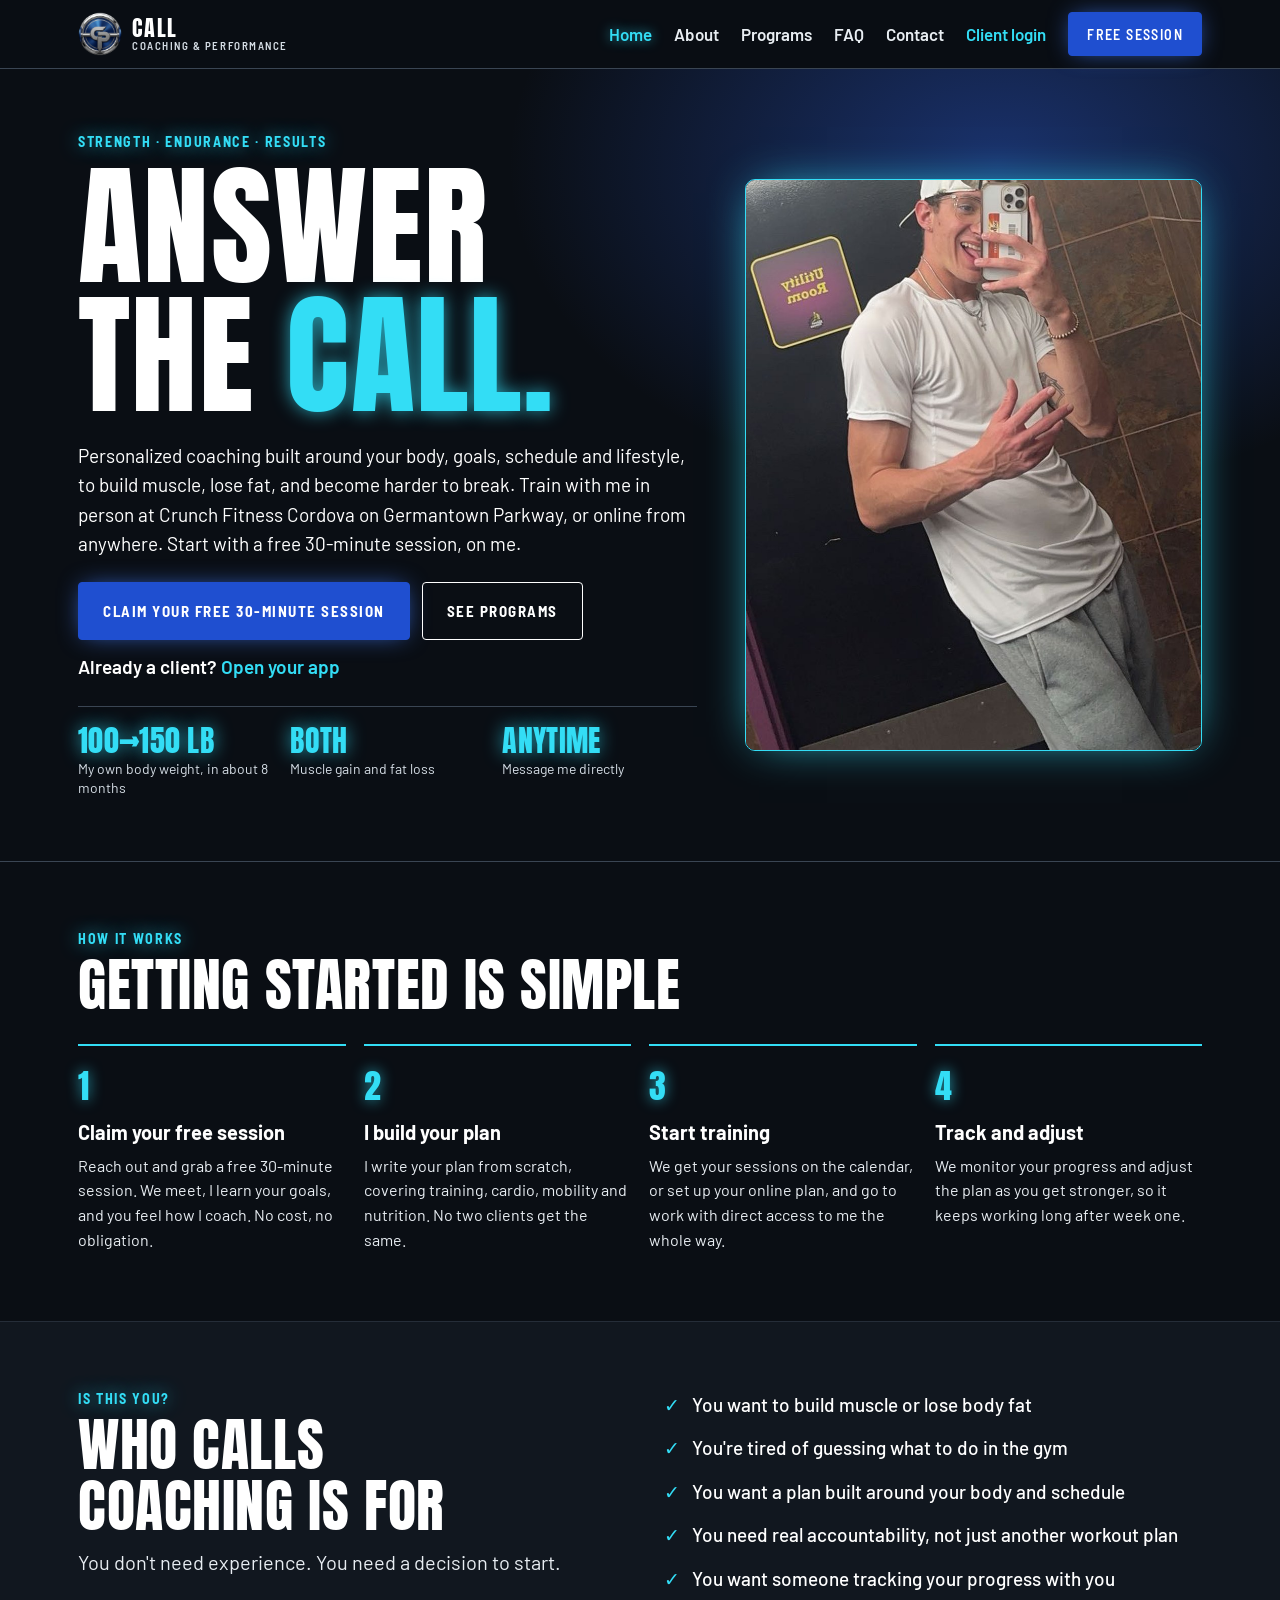
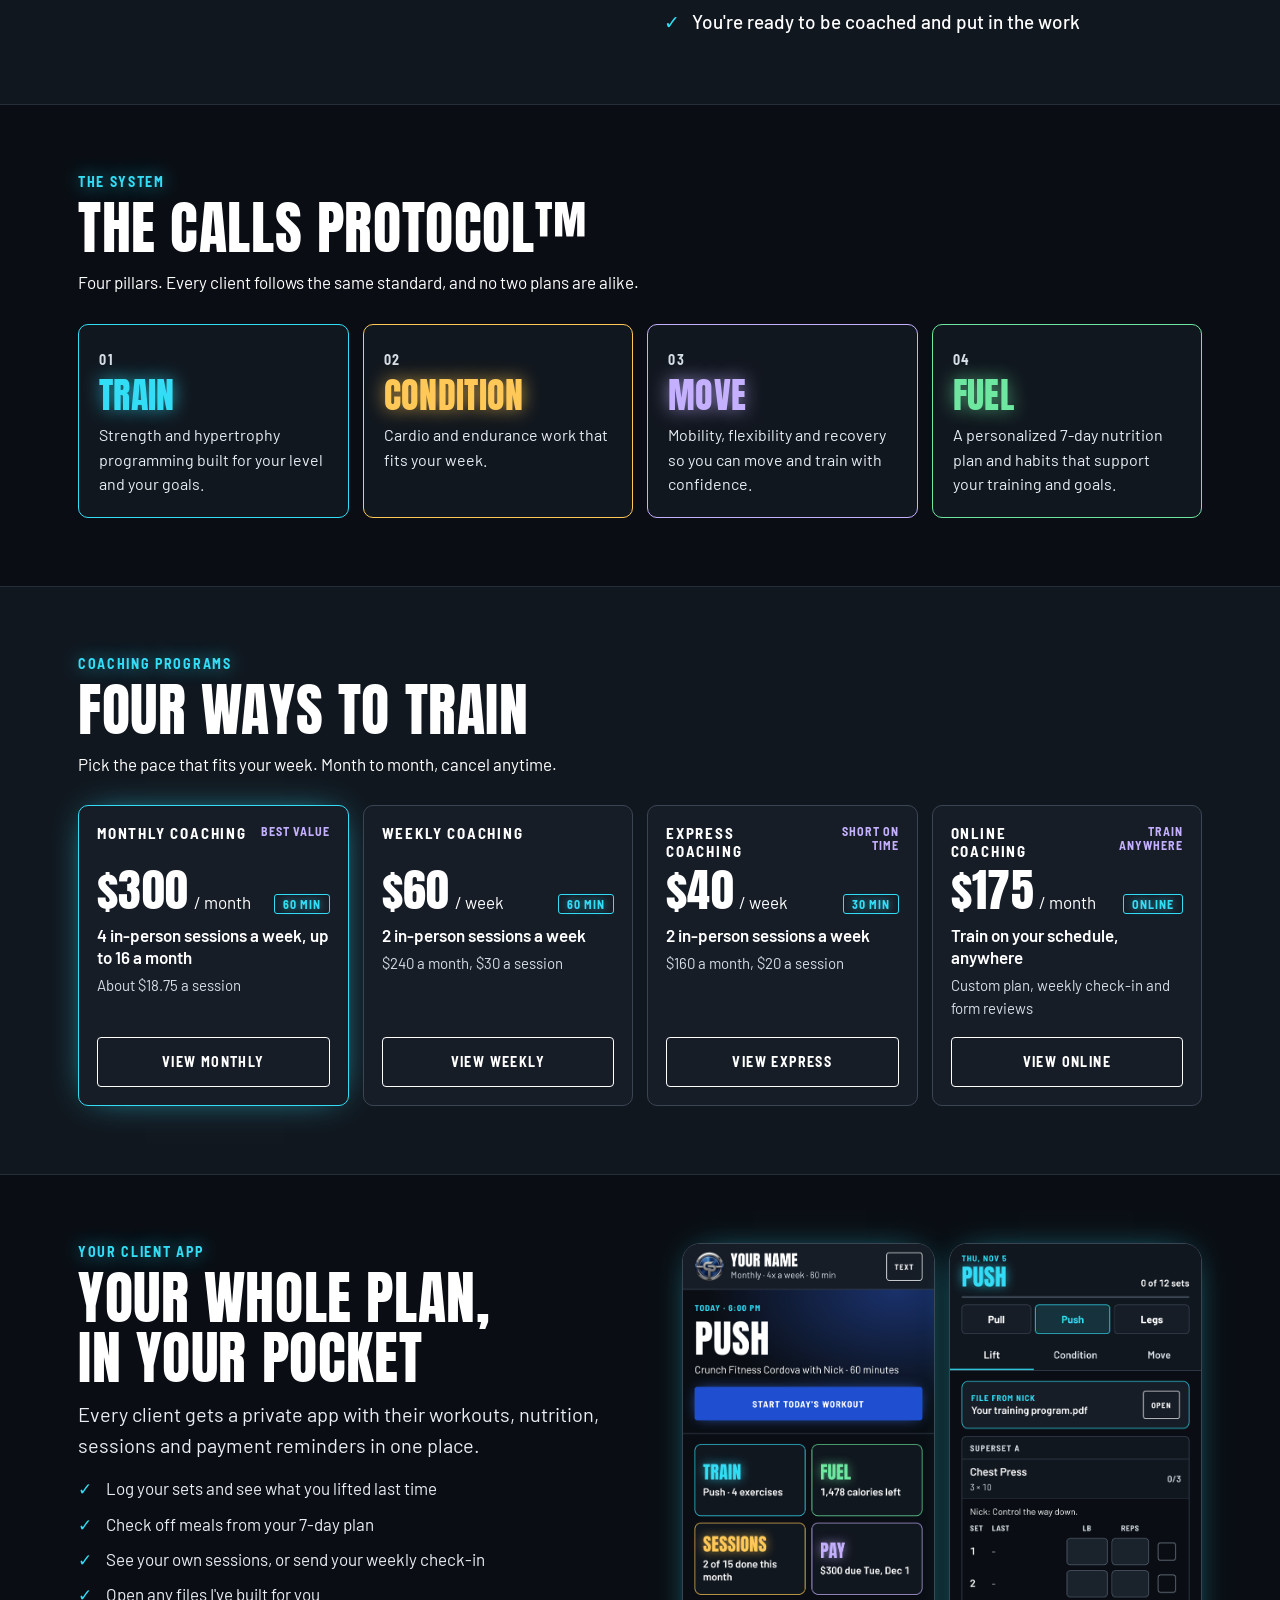
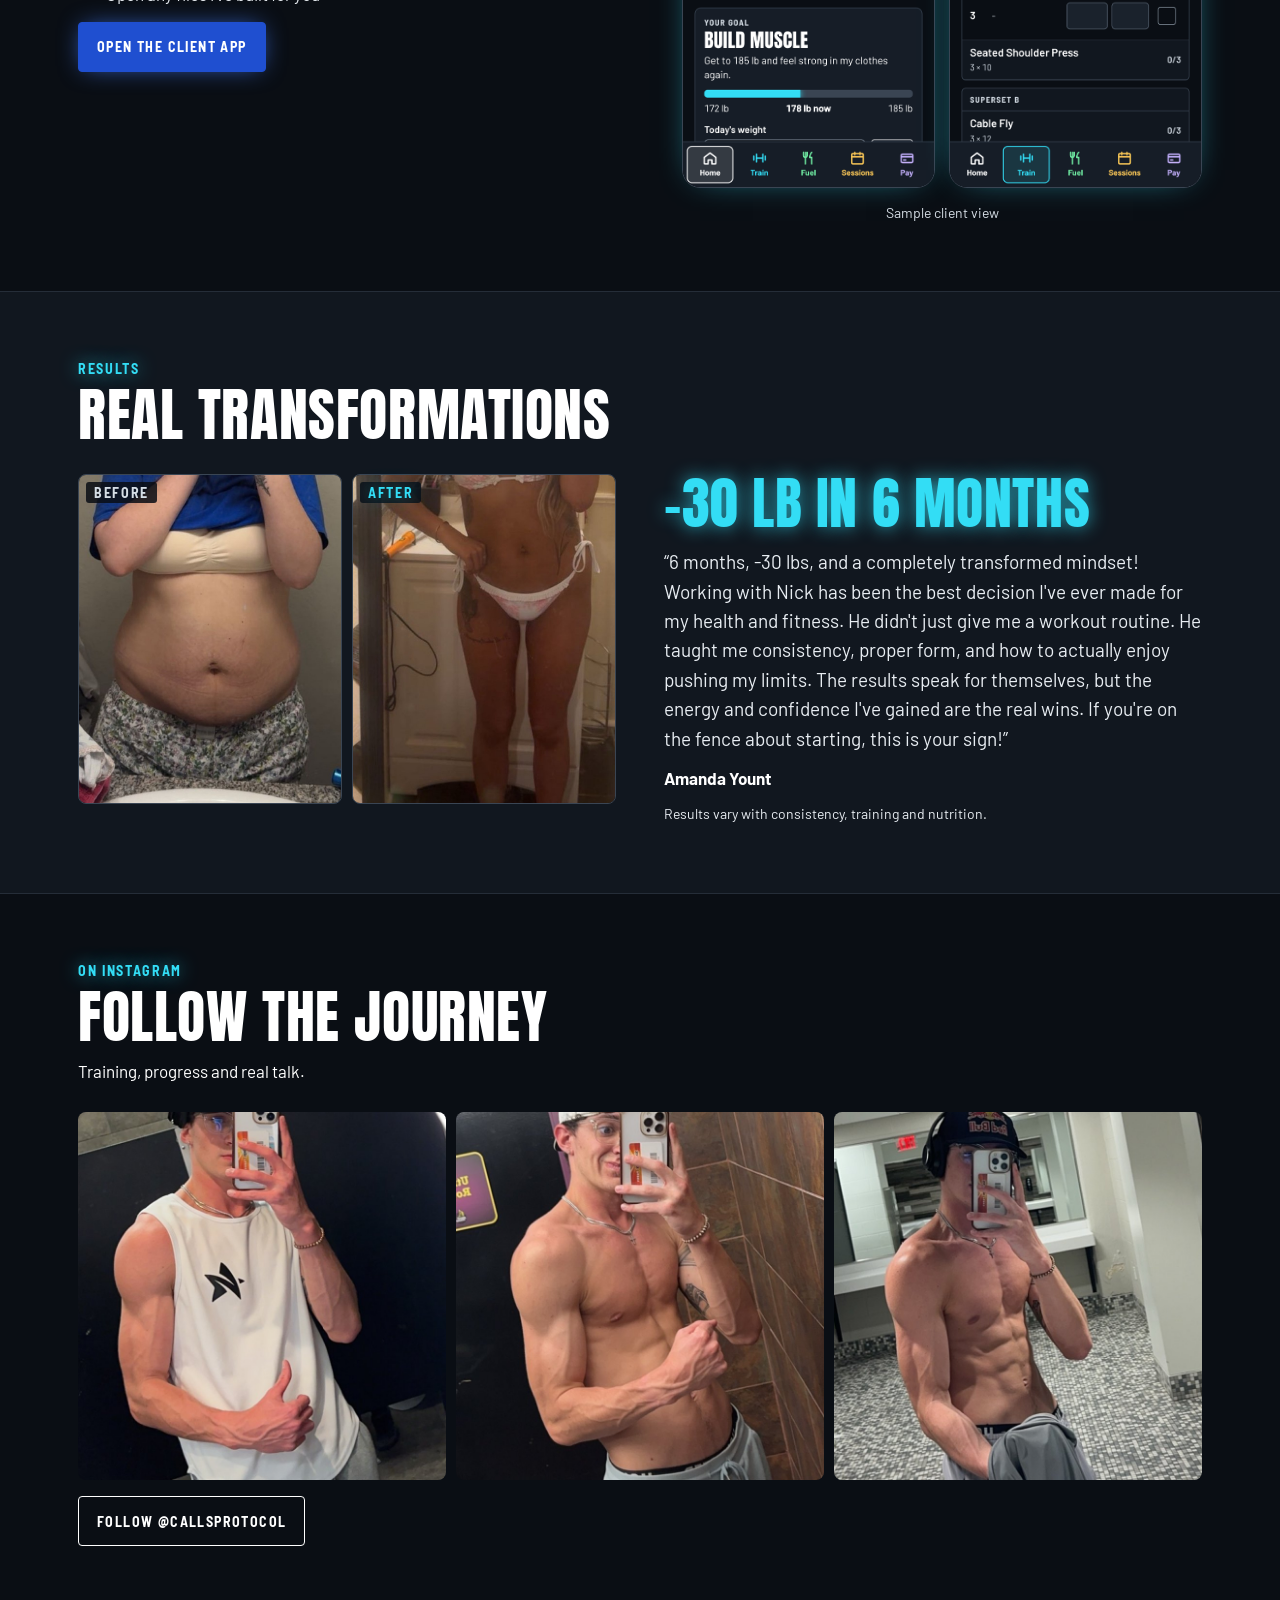
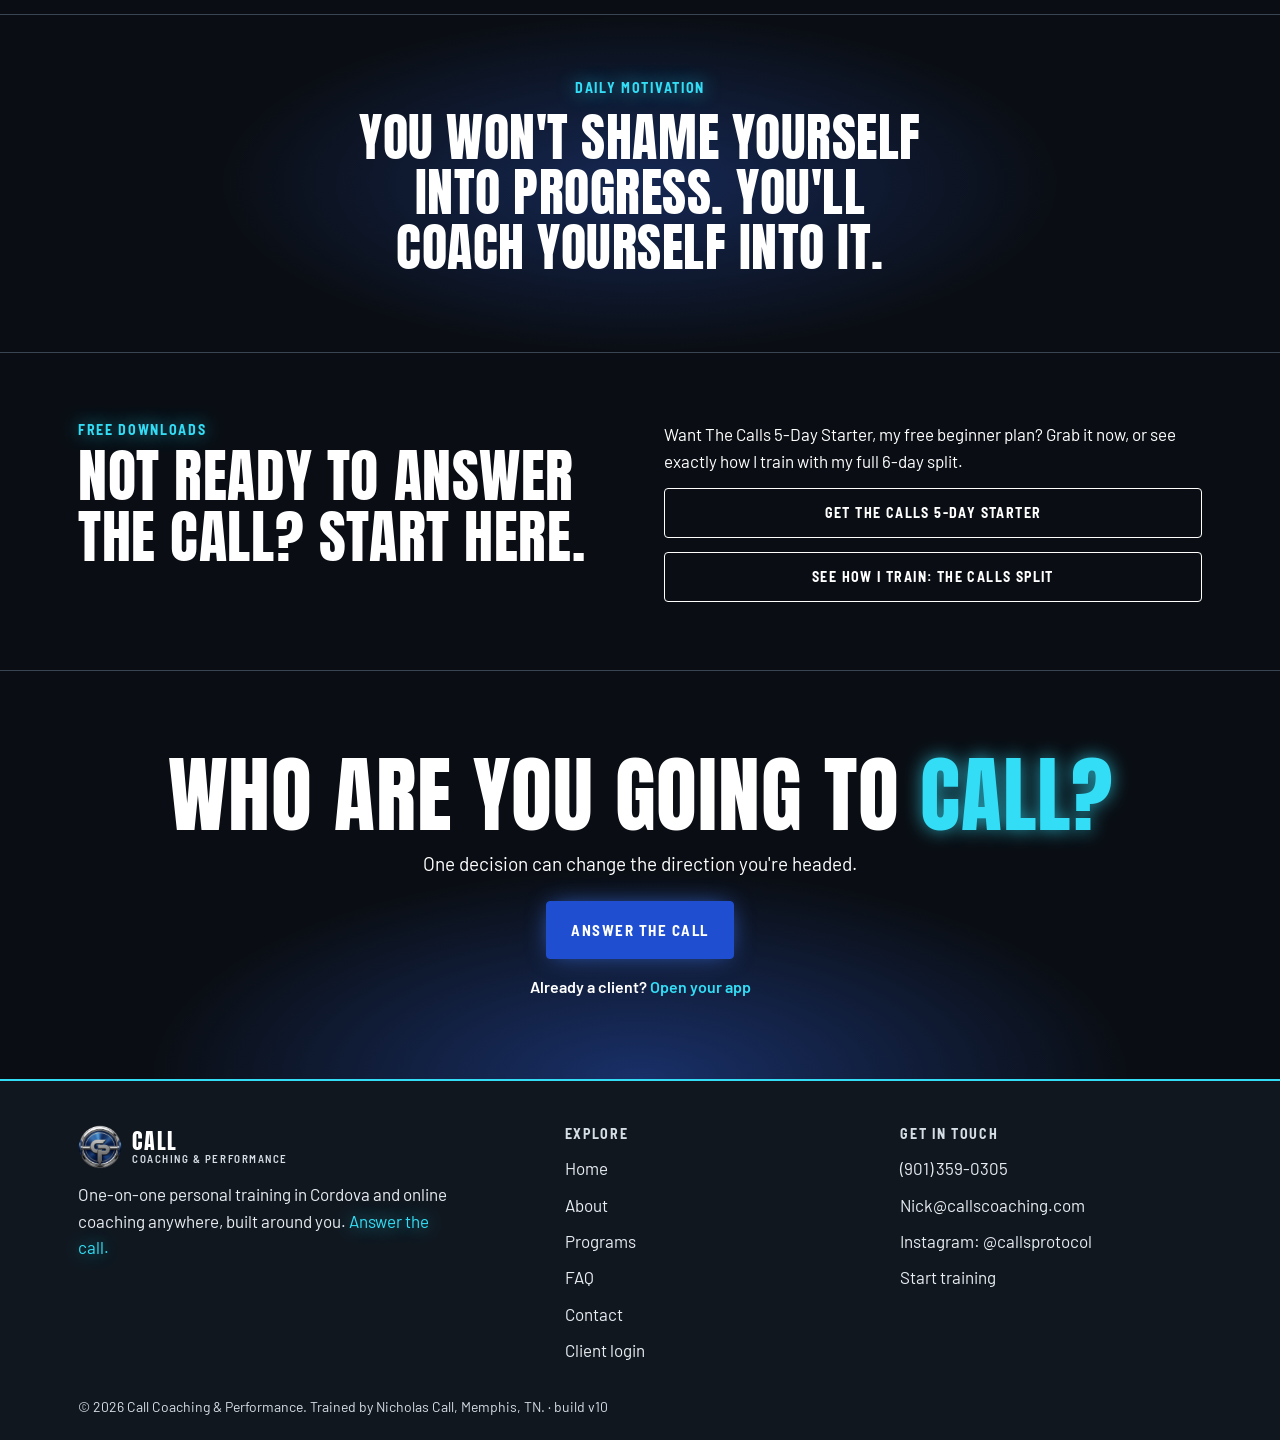
==== commit 52f91ee8: "Rebuild website to match client app (build v10) Co-Authored-By: Claude Opus 5.5 <noreply@anthropic.c" ====
--- a/index.html
+++ b/index.html
@@ -1,285 +1,80 @@
-<!DOCTYPE html>
+<!doctype html>
 <html lang="en">
 <head>
-<meta charset="UTF-8" />
-<meta name="viewport" content="width=device-width, initial-scale=1.0" />
+<meta charset="utf-8">
+<meta name="viewport" content="width=device-width, initial-scale=1, viewport-fit=cover">
 <title>Call Coaching &amp; Performance | Personal Trainer in Memphis, TN</title>
-<meta name="description" content="One-on-one personal training in Memphis &amp; Cordova, TN. Custom workouts, nutrition and direct coach access to build muscle or lose weight. Claim your free 30-minute session." />
-<meta property="og:type" content="website" />
-<meta property="og:site_name" content="Call Coaching &amp; Performance" />
-<meta property="og:title" content="Call Coaching &amp; Performance | Personal Trainer in Memphis, TN" />
-<meta property="og:description" content="One-on-one personal training in Memphis &amp; Cordova, TN. Custom workouts, nutrition and direct coach access to build muscle or lose weight. Claim your free 30-minute session." />
-<meta property="og:image" content="https://callscoaching.com/share.png" />
-<link rel="canonical" href="https://callscoaching.com/" />
-<meta property="og:url" content="https://callscoaching.com/" />
-
-<meta name="twitter:card" content="summary_large_image" />
-<meta name="twitter:title" content="Call Coaching &amp; Performance | Personal Trainer in Memphis, TN" />
-<meta name="twitter:description" content="One-on-one personal training in Memphis &amp; Cordova, TN. Custom workouts, nutrition and direct coach access to build muscle or lose weight. Claim your free 30-minute session." />
-<meta name="twitter:image" content="https://callscoaching.com/share.png" />
-<link rel="icon" type="image/png" href="logo.png" />
-<link rel="apple-touch-icon" href="logo.png" />
-<link rel="preconnect" href="https://fonts.googleapis.com" />
-<link rel="preconnect" href="https://fonts.gstatic.com" crossorigin />
-<link href="https://fonts.googleapis.com/css2?family=Anton&family=Barlow:wght@400;500;600;700&family=Barlow+Semi+Condensed:wght@500;600;700&display=swap" rel="stylesheet" />
-<link rel="stylesheet" href="styles.css?v=9" />
-<script type="application/ld+json">
-{
-  "@context": "https://schema.org",
-  "@type": "HealthClub",
-  "name": "Call Coaching & Performance",
-  "description": "One-on-one personal training in Memphis and Cordova, TN. Custom strength, cardio, mobility and nutrition programs with direct coach access.",
-  "url": "https://callscoaching.com",
-  "image": "https://callscoaching.com/share.png",
-  "telephone": "+1-901-359-0305",
-  "email": "Nick@callscoaching.com",
-  "priceRange": "$$",
-  "areaServed": ["Memphis, TN", "Cordova, TN"],
-  "address": { "@type": "PostalAddress", "addressLocality": "Memphis", "addressRegion": "TN", "addressCountry": "US" },
-  "founder": { "@type": "Person", "name": "Nicholas Call" },
-  "sameAs": ["https://www.instagram.com/callsprotocol"],
-  "makesOffer": { "@type": "Offer", "name": "Free 30-minute session", "price": "0", "priceCurrency": "USD" }
-}
-</script>
+<meta name="description" content="One-on-one personal training at Crunch Fitness in Cordova, plus online coaching anywhere. Custom workouts, nutrition and direct coach access. Claim your free 30-minute session.">
+<meta name="theme-color" content="#0a0e14">
+<meta property="og:type" content="website">
+<meta property="og:site_name" content="Call Coaching &amp; Performance">
+<meta property="og:title" content="Call Coaching &amp; Performance | Personal Trainer in Memphis, TN">
+<meta property="og:description" content="One-on-one personal training at Crunch Fitness in Cordova, plus online coaching anywhere. Custom workouts, nutrition and direct coach access. Claim your free 30-minute session.">
+<meta property="og:image" content="https://callscoaching.com/share.png">
+<meta property="og:url" content="https://callscoaching.com/">
+<meta name="twitter:card" content="summary_large_image">
+<link rel="canonical" href="https://callscoaching.com/">
+<link rel="icon" type="image/png" href="logo.png">
+<link rel="apple-touch-icon" href="logo.png">
+<link rel="preconnect" href="https://fonts.googleapis.com">
+<link rel="preconnect" href="https://fonts.gstatic.com" crossorigin>
+<link rel="stylesheet" href="https://fonts.googleapis.com/css2?family=Anton&family=Barlow:wght@400;500;600;700&family=Barlow+Semi+Condensed:wght@500;600;700&display=swap">
+<link rel="stylesheet" href="styles.css?v=10">
+<script type="application/ld+json">{"@context": "https://schema.org", "@type": "HealthClub", "name": "Call Coaching & Performance", "description": "One-on-one personal training at Crunch Fitness in Cordova and online coaching anywhere. Custom strength, cardio, mobility and nutrition programs with direct coach access.", "url": "https://callscoaching.com", "image": "https://callscoaching.com/share.png", "telephone": "+1-901-359-0305", "email": "Nick@callscoaching.com", "priceRange": "$$", "areaServed": ["Memphis, TN", "Cordova, TN"], "address": {"@type": "PostalAddress", "addressLocality": "Memphis", "addressRegion": "TN", "addressCountry": "US"}, "founder": {"@type": "Person", "name": "Nicholas Call"}, "sameAs": ["https://www.instagram.com/callsprotocol"], "makesOffer": {"@type": "Offer", "name": "Free 30-minute session", "price": "0", "priceCurrency": "USD"}}</script>
 </head>
 <body>
-<header class="site-header" id="top">
-  <div class="wrap hdr-in">
-    <a class="brand" href="index.html" aria-label="Call Coaching &amp; Performance home">
-      <span class="mark"></span>
-      <span class="brand-txt"><span class="bt-1">CALL</span><span class="bt-2">Coaching &amp; Performance</span></span>
-    </a>
-    <nav class="nav-links" id="menu">
-      <a href="index.html" class="active">Home</a>
-      <a href="about.html">About</a>
-      <a href="memberships.html">Programs</a>
-      <a href="faq.html">FAQ</a>
-      <a href="contact.html">Contact</a>
-    </nav>
-    <div class="hdr-right">
-      <a class="btn btn-solid" href="contact.html">Claim your free session</a>
-      <button class="nav-toggle" aria-label="Menu" aria-expanded="false" aria-controls="menu"><span></span><span></span><span></span></button>
-    </div>
-  </div>
-</header>
+<header class="top"><div class="wrap top-in">
+<a class="brand" href="index.html" aria-label="Call Coaching &amp; Performance home"><img src="logo.png" alt="" width="44" height="44"><span><b class="an">Call</b><small>Coaching &amp; Performance</small></span></a>
+<button class="menu-btn" aria-expanded="false" aria-controls="menu" aria-label="Menu"><i></i><i></i><i></i></button>
+<nav id="menu" aria-label="Main"><a href="index.html" aria-current=page>Home</a><a href="about.html">About</a><a href="memberships.html">Programs</a><a href="faq.html">FAQ</a><a href="contact.html">Contact</a><a class="login" href="https://app.callscoaching.com">Client login</a><a class="btn pri nav-cta" href="contact.html">Free session</a></nav>
+</div></header>
+<main>
+<section class="hero"><div class="wrap hero-in">
+<div class="hero-copy"><div class="lb glow">Strength · Endurance · Results</div><h1 class="an">Answer<br>the <span class="glow">call.</span></h1>
+<p>Personalized coaching built around your body, goals, schedule and lifestyle, to build muscle, lose fat, and become harder to break. Train with me in person at Crunch Fitness Cordova on Germantown Parkway, or online from anywhere. Start with a free 30-minute session, on me.</p>
+<div class="hero-btns"><a class="btn pri big" href="contact.html">Claim your free 30-minute session</a><a class="btn big" href="memberships.html">See programs</a></div><p class="client-line">Already a client? <a href="https://app.callscoaching.com">Open your app</a></p>
+<dl class="stats"><div><dt class="an glow">100→150 lb</dt><dd>My own body weight, in about 8 months</dd></div><div><dt class="an glow">Both</dt><dd>Muscle gain and fat loss</dd></div><div><dt class="an glow">Anytime</dt><dd>Message me directly</dd></div></dl></div>
+<figure class="hero-pic"><img src="call-hero.jpg" alt="Nicholas Call, personal trainer" width="900" height="1125"></figure>
+</div></section>
 
-<section class="hero">
-  <div class="hero-bg" aria-hidden="true"></div>
-  <div class="wrap hero-in">
-    <div class="hero-copy reveal">
-      <div class="hero-kicker">Strength &middot; Endurance &middot; Results</div>
-      <h1 class="hero-title">Answer<br><span class="accent">the call.</span></h1>
-      <p class="hero-sub">Personalized one-on-one coaching built around your body, goals, schedule and lifestyle &mdash; to build muscle, lose fat, and become harder to break. No two plans are alike, and you get direct access to me &mdash; message anytime for questions, form checks and accountability. Start with a free 30-minute session, on me.</p>
-      <div class="hero-cta">
-        <a class="btn btn-solid" href="contact.html">Claim your free 30-minute session</a>
-        <a class="btn btn-ghost-l" href="memberships.html">See programs</a>
-      </div>
-      <ul class="hero-stats">
-        <li><b>24/7</b><span>Message access</span></li>
-        <li><b>Both</b><span>Muscle &amp; fat loss</span></li>
-        <li><b>100&rarr;150 lb</b><span>Body weight, ~8 months</span></li>
-      </ul>
-    </div>
-    <div class="hero-media reveal">
-      <div class="hero-emblem-wrap">
-        <span class="hero-emblem-glow" aria-hidden="true"></span>
-        <img class="hero-emblem-img" src="logo.png" alt="Call Coaching &amp; Performance emblem" />
-      </div>
-    </div>
-    <p class="snap-note reveal">No gym membership required &mdash; I bring you in as my guest at Planet Fitness.</p>
-  </div>
-</section>
+<section class="sec"><div class="wrap"><div class="sh"><div class="lb glow">How it works</div><h2 class="an">Getting started is simple</h2></div>
+<ol class="steps">
+<li><h3>Claim your free session</h3><p>Reach out and grab a free 30-minute session. We meet, I learn your goals, and you feel how I coach. No cost, no obligation.</p></li>
+<li><h3>I build your plan</h3><p>I write your plan from scratch, covering training, cardio, mobility and nutrition. No two clients get the same.</p></li>
+<li><h3>Start training</h3><p>We get your sessions on the calendar, or set up your online plan, and go to work with direct access to me the whole way.</p></li>
+<li><h3>Track and adjust</h3><p>We monitor your progress and adjust the plan as you get stronger, so it keeps working long after week one.</p></li>
+</ol></div></section>
 
-<div class="marquee" aria-hidden="true">
-  <div class="track">
-    <span>&#9733;</span> Answer the call <span>&#9733;</span> Train with intent <span>&#9733;</span> Strength. Endurance. Results. <span>&#9733;</span> Direct coach access <span>&#9733;</span> 60-minute sessions
-    <span>&#9733;</span> Answer the call <span>&#9733;</span> Train with intent <span>&#9733;</span> Strength. Endurance. Results. <span>&#9733;</span> Direct coach access <span>&#9733;</span> 60-minute sessions
-  </div>
-</div>
+<section class="sec alt"><div class="wrap split"><div><div class="lb glow">Is this you?</div><h2 class="an">Who Calls Coaching is for</h2><p class="lead">You don't need experience. You need a decision to start.</p></div>
+<ul class="ticks big"><li>You want to build muscle or lose body fat</li><li>You're tired of guessing what to do in the gym</li><li>You want a plan built around your body and schedule</li><li>You need real accountability, not just another workout plan</li><li>You want someone tracking your progress with you</li><li>You're ready to be coached and put in the work</li></ul></div></section>
 
-<section class="section how">
-  <div class="wrap">
-    <div class="sec-head reveal">
-      <div><div class="label kick">How it works</div><h2>Getting started is simple</h2></div>
-      <p>No pressure, no guesswork &mdash; a few simple steps from where you are to training with a plan built only for you.</p>
-    </div>
-    <div class="steps">
-      <div class="step reveal"><span class="step-n">1</span><h3>Claim your free session</h3><p>Reach out and grab a free 30-minute session. We meet, I learn your goals, and you feel how I coach &mdash; no cost, no obligation.</p></div>
-      <div class="step reveal"><span class="step-n">2</span><h3>I build your plan</h3><p>I write your plan from scratch &mdash; training, cardio, mobility and nutrition &mdash; around your body, goals and schedule. No two clients get the same.</p></div>
-      <div class="step reveal"><span class="step-n">3</span><h3>Start training</h3><p>We get your sessions on the calendar and go to work, with direct access to me the whole way.</p></div>
-      <div class="step reveal"><span class="step-n">4</span><h3>Track &amp; adjust</h3><p>We monitor your progress and adjust the plan as you get stronger &mdash; so it keeps working, not just week one.</p></div>
-    </div>
-    <div class="how-cta reveal"><a class="btn btn-solid" href="contact.html">Claim your free 30-minute session</a></div>
-  </div>
-</section>
-<section class="section whofor">
-  <div class="wrap">
-    <div class="sec-head reveal">
-      <div><div class="label kick">Is this you?</div><h2>Who Calls Coaching is for</h2></div>
-      <p>You don&#39;t need experience &mdash; just a decision to start. You&#39;re a great fit if&hellip;</p>
-    </div>
-    <ul class="wf-grid reveal">
-      <li><span class="wf-ic">&#10003;</span>You want to build muscle or lose body fat</li>
-      <li><span class="wf-ic">&#10003;</span>You&#39;re tired of guessing what to do in the gym</li>
-      <li><span class="wf-ic">&#10003;</span>You want a plan built around your body and schedule</li>
-      <li><span class="wf-ic">&#10003;</span>You need real accountability, not another app</li>
-      <li><span class="wf-ic">&#10003;</span>You want someone tracking your progress with you</li>
-      <li><span class="wf-ic">&#10003;</span>You&#39;re ready to be coached and put in the work</li>
-    </ul>
-  </div>
-</section>
+<section class="sec"><div class="wrap"><div class="sh"><div class="lb glow">The system</div><h2 class="an">The Calls Protocol™</h2><p>Four pillars. Every client follows the same standard, and no two plans are alike.</p></div>
+<div class="pillars"><article style="--c:var(--cyan)"><span class="lb">01</span><h3 class="an glow">Train</h3><p>Strength and hypertrophy programming built for your level and your goals.</p></article><article style="--c:var(--amber)"><span class="lb">02</span><h3 class="an glow">Condition</h3><p>Cardio and endurance work that fits your week.</p></article><article style="--c:var(--violet)"><span class="lb">03</span><h3 class="an glow">Move</h3><p>Mobility, flexibility and recovery so you can move and train with confidence.</p></article><article style="--c:var(--green)"><span class="lb">04</span><h3 class="an glow">Fuel</h3><p>A personalized 7-day nutrition plan and habits that support your training and goals.</p></article></div></div></section>
 
-<section class="protocol">
-  <div class="wrap">
-    <div class="sec-head reveal">
-      <div><div class="label kick" style="color:var(--silver-lite)">The system</div><h2>The Calls Protocol&trade;</h2></div>
-      <p>A personalized system built around four pillars. Every client follows the same standard &mdash; but no two plans are alike.</p>
-    </div>
-    <div class="pillars reveal">
-      <div class="pillar"><span class="pl-n">01</span><h3>Train</h3><p>Strength &amp; hypertrophy programming built for your level and your goals.</p></div>
-      <div class="pillar"><span class="pl-n">02</span><h3>Condition</h3><p>Cardio &amp; endurance work that fits your week &mdash; not someone else&#39;s.</p></div>
-      <div class="pillar"><span class="pl-n">03</span><h3>Move</h3><p>Mobility, flexibility &amp; recovery so you can move and train with confidence.</p></div>
-      <div class="pillar"><span class="pl-n">04</span><h3>Fuel</h3><p>A personalized 7-day nutrition plan and habits that support your training and goals.</p></div>
-    </div>
-    <p class="protocol-note reveal">Backed by direct coach access and progress tracking &mdash; a direct line to me the whole way.</p>
-  </div>
-</section>
+<section class="sec alt"><div class="wrap"><div class="sh"><div class="lb glow">Coaching programs</div><h2 class="an">Four ways to train</h2><p>Pick the pace that fits your week. Month to month, cancel anytime.</p></div>
+<div class="progs"><article class="prog best"><div class="prog-top"><h3 class="lb">Monthly coaching</h3><span class="tag">Best value</span></div><div class="price"><b class="an">$300</b><span>/ month</span><span class="len">60 min</span></div><p class="s">4 in-person sessions a week, up to 16 a month</p><p class="mut">About $18.75 a session</p><a class="btn" href="memberships.html#monthly">View monthly</a></article><article class="prog"><div class="prog-top"><h3 class="lb">Weekly coaching</h3></div><div class="price"><b class="an">$60</b><span>/ week</span><span class="len">60 min</span></div><p class="s">2 in-person sessions a week</p><p class="mut">$240 a month, $30 a session</p><a class="btn" href="memberships.html#weekly">View weekly</a></article><article class="prog"><div class="prog-top"><h3 class="lb">Express coaching</h3><span class="tag">Short on time</span></div><div class="price"><b class="an">$40</b><span>/ week</span><span class="len">30 min</span></div><p class="s">2 in-person sessions a week</p><p class="mut">$160 a month, $20 a session</p><a class="btn" href="memberships.html#express">View express</a></article><article class="prog"><div class="prog-top"><h3 class="lb">Online coaching</h3><span class="tag">Train anywhere</span></div><div class="price"><b class="an">$175</b><span>/ month</span><span class="len">Online</span></div><p class="s">Train on your schedule, anywhere</p><p class="mut">Custom plan, weekly check-in and form reviews</p><a class="btn" href="memberships.html#online">View online</a></article></div></div></section>
 
+<section class="sec"><div class="wrap split app"><div><div class="lb glow">Your client app</div><h2 class="an">Your whole plan, in your pocket</h2><p class="lead">Every client gets a private app with their workouts, nutrition, sessions and payment reminders in one place.</p>
+<ul class="ticks"><li>Log your sets and see what you lifted last time</li><li>Check off meals from your 7-day plan</li><li>See your own sessions, or send your weekly check-in</li><li>Open any files I've built for you</li></ul><a class="btn pri" href="https://app.callscoaching.com">Open the client app</a></div>
+<figure class="phones"><img src="app-home.png" alt="Sample client home screen with today's workout" width="390" height="844"><img src="app-train.png" alt="Sample workout screen with sets to log" width="390" height="844"><figcaption>Sample client view</figcaption></figure></div></section>
 
-<div class="trust-bar">
-  <div class="wrap tb-in">
-    <span class="tb-item"><b>&#10003;</b> Free first workout</span>
-    <span class="tb-item"><b>&#10003;</b> Plans built from scratch &mdash; no two alike</span>
-    <span class="tb-item"><b>&#10003;</b> No long-term contract</span>
-    <span class="tb-item"><b>&#10003;</b> Limited 1-on-1 spots</span>
-  </div>
-</div>
-<section class="section tight" style="background:var(--bone)">
-  <div class="wrap">
-    <div class="sec-head reveal">
-      <div><div class="label kick">Coaching programs</div><h2>Two ways to train</h2></div>
-      <p>Pick the pace that fits your week. The full breakdown lives on the memberships page.</p>
-    </div>
-    <div class="snap">
-      <div class="snapcard reveal">
-        <div class="label tier">Weekly</div>
-        <div class="price"><span class="num">$60</span><span class="per">/ week</span></div>
-        <div class="meta">2 sessions per week &middot; $240 per month</div>
-        <p style="color:var(--muted);margin-top:12px">The sweet spot for building strength and turning training into a habit that sticks &mdash; full plans and direct coach access included.</p>
-        <a class="btn btn-ghost go" href="memberships.html">View weekly</a>
-      </div>
-      <div class="snapcard dark reveal"><span class="snap-flag">&#9733; Best value</span>
-        <div class="label tier">Monthly</div>
-        <div class="price"><span class="num">$300</span><span class="per">/ month</span></div>
-        <div class="meta">4 sessions per week &middot; up to 16 per month</div>
-        <p style="color:#d0d8e0;margin-top:12px">For real momentum &mdash; four sessions a week, the full plan stack, and a direct line to me the whole way.</p>
-        <div class="snap-arg">Twice the training for just $60 more a month than weekly &mdash; about $18.75 a session vs $30.</div>
-        <a class="btn btn-gold go" href="memberships.html">View monthly</a>
-      </div>
-    </div>
-  </div>
-</section>
+<section class="sec alt"><div class="wrap"><div class="sh"><div class="lb glow">Results</div><h2 class="an">Real transformations</h2></div>
+<div class="split result"><figure class="ba"><div><img src="amanda-before.jpg" alt="Amanda before" width="760" height="950"><figcaption class="lb">Before</figcaption></div><div><img src="amanda-after.jpg" alt="Amanda after" width="760" height="950"><figcaption class="lb glow">After</figcaption></div></figure>
+<blockquote class="quote"><div class="an glow">-30 lb in 6 months</div><p>“6 months, -30 lbs, and a completely transformed mindset! Working with Nick has been the best decision I've ever made for my health and fitness. He didn't just give me a workout routine. He taught me consistency, proper form, and how to actually enjoy pushing my limits. The results speak for themselves, but the energy and confidence I've gained are the real wins. If you're on the fence about starting, this is your sign!”</p><footer>Amanda Yount</footer><p class="mut">Results vary with consistency, training and nutrition.</p></blockquote></div></div></section>
 
-<section class="section">
-  <div class="wrap">
-    <div class="sec-head reveal">
-      <div><div class="label kick">Results</div><h2>What clients say</h2></div>
-      <p>Real people building muscle, dropping weight, and keeping it up.</p>
-    </div>
-    <figure class="quote-feature reveal">
-      <span class="qmark">&#8220;</span>
-      <blockquote>6 months, -30 lbs, and a completely transformed mindset! Working with Nick has been the best decision I&#39;ve ever made for my health and fitness. He didn&#39;t just give me a workout routine &mdash; he taught me consistency, proper form, and how to actually enjoy pushing my limits. The results speak for themselves, but the energy and confidence I&#39;ve gained are the real wins. If you&#39;re on the fence about starting, this is your sign!</blockquote>
-      <figcaption class="q-by">
-        <span class="nm">&mdash; Amanda Yount</span>
-        <span class="gl">Lost 30 lbs in 6 months</span>
-      </figcaption>
-    </figure>
-  </div>
-</section>
-<section class="transform">
-  <div class="wrap">
-    <div class="sec-head reveal"><div><div class="label kick">Client results</div><h2>Real transformations</h2></div><p>Weight lost, strength built, confidence earned.</p></div>
-    <div class="ba reveal">
-      <figure class="ba-card"><span class="ba-tag before">Before</span><div class="frame"><img src="amanda-before.jpg" alt="Amanda before" onerror="this.closest('.ba-card').style.display='none'" /></div></figure>
-      <div class="ba-arrow"><span class="stat">-30 lbs</span><span class="lbl">6 months</span><span class="chev">&#9660;</span></div>
-      <figure class="ba-card"><span class="ba-tag after">After</span><div class="frame"><img src="amanda-after.jpg" alt="Amanda after" onerror="this.closest('.ba-card').style.display='none'" /></div></figure>
-    </div>
-    <p class="ba-note">Amanda came in ready to change and put in the work &mdash; down 30 pounds in six months, with the confidence to match.</p>
-  </div>
-</section>
+<section class="sec"><div class="wrap"><div class="sh"><div class="lb glow">On Instagram</div><h2 class="an">Follow the journey</h2><p>Training, progress and real talk.</p></div>
+<div class="ig"><a href="https://www.instagram.com/callsprotocol" target="_blank" rel="noopener"><img src="ig1.jpg" alt="Nicholas Call training" width="760" height="760" loading="lazy"></a><a href="https://www.instagram.com/callsprotocol" target="_blank" rel="noopener"><img src="ig2.jpg" alt="Nicholas Call physique" width="760" height="760" loading="lazy"></a><a href="https://www.instagram.com/callsprotocol" target="_blank" rel="noopener"><img src="ig3.jpg" alt="Nicholas Call in the gym" width="760" height="760" loading="lazy"></a></div><a class="btn ig-btn" href="https://www.instagram.com/callsprotocol" target="_blank" rel="noopener">Follow @callsprotocol</a></div></section>
 
-<section class="section ig-follow">
-  <div class="wrap">
-    <div class="sec-head reveal">
-      <div><div class="label kick">On Instagram</div><h2>Follow the journey</h2></div>
-      <p>Training, progress and real talk &mdash; come along on <a href="https://www.instagram.com/callsprotocol" target="_blank" rel="noopener">@callsprotocol</a>.</p>
-    </div>
-    <div class="ig-grid reveal">
-      <a class="ig-tile" href="https://www.instagram.com/callsprotocol" target="_blank" rel="noopener"><img src="ig1.jpg" alt="Nicholas Call training" /><span class="ig-badge"><svg width="20" height="20" viewBox="0 0 24 24" fill="none" stroke="#fff" stroke-width="2"><rect x="2" y="2" width="20" height="20" rx="5"/><circle cx="12" cy="12" r="4"/><circle cx="17.5" cy="6.5" r="1" fill="#fff" stroke="none"/></svg></span></a>
-      <a class="ig-tile" href="https://www.instagram.com/callsprotocol" target="_blank" rel="noopener"><img src="ig2.jpg" alt="Nicholas Call physique" /><span class="ig-badge"><svg width="20" height="20" viewBox="0 0 24 24" fill="none" stroke="#fff" stroke-width="2"><rect x="2" y="2" width="20" height="20" rx="5"/><circle cx="12" cy="12" r="4"/><circle cx="17.5" cy="6.5" r="1" fill="#fff" stroke="none"/></svg></span></a>
-      <a class="ig-tile" href="https://www.instagram.com/callsprotocol" target="_blank" rel="noopener"><img src="ig3.jpg" alt="Nicholas Call in the gym" /><span class="ig-badge"><svg width="20" height="20" viewBox="0 0 24 24" fill="none" stroke="#fff" stroke-width="2"><rect x="2" y="2" width="20" height="20" rx="5"/><circle cx="12" cy="12" r="4"/><circle cx="17.5" cy="6.5" r="1" fill="#fff" stroke="none"/></svg></span></a>
-    </div>
-    <div class="how-cta reveal"><a class="btn btn-solid" href="https://www.instagram.com/callsprotocol" target="_blank" rel="noopener">Follow @callsprotocol</a></div>
-  </div>
-</section>
-<section class="motivation" id="daily">
-  <div class="wrap reveal">
-    <div class="label kick" style="color:var(--silver-lite)">Daily motivation</div>
-    <blockquote id="motd" class="mot-quote">You lack focus, not potential.<br>You lack consistency, not ability.<br>You lack strategy, not resources.<br>You lack discipline, not opportunities.</blockquote>
-    <cite id="motby" class="mot-by">— Unknown</cite>
-    <div class="mot-cta"><span class="mot-note">A new one, every day</span></div>
-  </div>
-</section>
-<section class="freeplan">
-  <div class="wrap fp-in reveal">
-    <div class="fp-txt">
-      <div class="label kick" style="color:var(--silver-lite)">Free downloads</div>
-      <h2>Not ready to answer the call? Start here.</h2>
-      <p>Want <b>The Calls 5-Day Starter</b> &mdash; my free beginner plan? Say the word and I&#39;ll send it straight over &mdash; or see exactly how I train with my full 6-day split.</p>
-    </div>
-    <div class="fp-actions">
-      <a class="btn btn-solid" href="mailto:Nick@callscoaching.com?subject=The%20Calls%205-Day%20Starter&body=Hi%20Nick%2C%20please%20send%20me%20The%20Calls%205-Day%20Starter%20(free%20beginner%20plan).%20My%20main%20goal%3A%20">Get the Calls 5-Day Starter</a>
-      <a class="btn btn-light" href="call-my-split.pdf" download>See how I train &mdash; The Calls Split</a>
-    </div>
-  </div>
-</section>
-<section class="cta-band">
-  <div class="wrap reveal">
-    <div class="label kick" style="color:var(--silver-lite)">So &mdash; one question</div>
-    <h2>Who are you going to <em class="hook">Call?</em></h2>
-    <p>One decision can change the direction you&#39;re headed.</p>
-    <div class="hero-cta"><a class="btn btn-light" href="contact.html">Answer the call &rarr;</a></div>
-  </div>
-</section>
-<footer class="site-footer">
-  <div class="wrap foot-grid">
-    <div class="foot-brand-col">
-      <div class="foot-brand"><span class="mark"></span><span class="fb-name"><b>CALL</b><span>Coaching &amp; Performance</span></span></div>
-      <p class="foot-blurb">One-on-one personal training built around you — strength, cardio, mobility and nutrition, with direct access to your coach &mdash; message me anytime.</p>
-      <div class="foot-tag">Answer the call.</div>
-    </div>
-    <div class="foot-col">
-      <h4>Explore</h4>
-      <a href="index.html">Home</a>
-      <a href="about.html">About</a>
-      <a href="memberships.html">Programs</a>
-      <a href="faq.html">FAQ</a>
-      <a href="contact.html">Contact</a>
-    </div>
-    <div class="foot-col">
-      <h4>Get in touch</h4>
-      <a href="tel:+19013590305">(901) 359-0305</a>
-      <a href="mailto:Nick@callscoaching.com">Nick@callscoaching.com</a>
-      <a href="https://www.instagram.com/callsprotocol" target="_blank" rel="noopener">Instagram &mdash; @callsprotocol</a>
-      <a class="cta" href="contact.html">Start training &rarr;</a>
-    </div>
-  </div>
-  <div class="foot-bottom"><div class="wrap fb-in">
-    <span>&copy; <span id="yr"></span> Call Coaching &amp; Performance. All rights reserved. &middot; <span class="bld">build v9</span></span>
-    <span>Trained by Nicholas Call &middot; Memphis, TN</span>
-  </div></div>
-</footer>
+<section class="motd"><div class="wrap"><div class="lb glow">Daily motivation</div><blockquote class="an" id="motd">You lack focus, not potential.<br>You lack consistency, not ability.<br>You lack strategy, not resources.<br>You lack discipline, not opportunities.</blockquote><p class="mut" id="motd-by">Unknown</p></div></section>
 
-<script src="site.js?v=9"></script>
+<section class="sec"><div class="wrap split"><div><div class="lb glow">Free downloads</div><h2 class="an">Not ready to answer the call? Start here.</h2></div><div class="stack"><p>Want The Calls 5-Day Starter, my free beginner plan? Grab it now, or see exactly how I train with my full 6-day split.</p><a class="btn" href="call-free-5-day-plan.pdf" target="_blank" rel="noopener">Get the Calls 5-Day Starter</a><a class="btn" href="call-my-split.pdf" target="_blank" rel="noopener">See how I train: The Calls Split</a></div></div></section>
+<section class="cta"><div class="wrap"><h2 class="an">Who are you going to <span class="glow">call?</span></h2><p>One decision can change the direction you're headed.</p><a class="btn pri big" href="contact.html">Answer the call</a><p class="client-line">Already a client? <a href="https://app.callscoaching.com">Open your app</a></p></div></section>
+</main>
+<footer class="foot"><div class="wrap foot-in">
+<div><a class="brand" href="index.html"><img src="logo.png" alt="" width="44" height="44"><span><b class="an">Call</b><small>Coaching &amp; Performance</small></span></a><p>One-on-one personal training in Cordova and online coaching anywhere, built around you. <span class="glow">Answer the call.</span></p></div>
+<div><h2 class="lb">Explore</h2><a href="index.html">Home</a><a href="about.html">About</a><a href="memberships.html">Programs</a><a href="faq.html">FAQ</a><a href="contact.html">Contact</a><a href="https://app.callscoaching.com">Client login</a></div>
+<div><h2 class="lb">Get in touch</h2><a href="tel:+19013590305">(901)&nbsp;359-0305</a><a href="mailto:Nick@callscoaching.com">Nick@callscoaching.com</a><a href="https://www.instagram.com/callsprotocol" target="_blank" rel="noopener">Instagram: @callsprotocol</a><a href="contact.html">Start training</a></div>
+</div><div class="wrap legal">© <span id="yr">2026</span> Call Coaching &amp; Performance. Trained by Nicholas Call, Memphis, TN. · build v10</div></footer>
+<script src="site.js?v=10"></script>
 </body>
-</html>+</html>
--- a/styles.css
+++ b/styles.css
@@ -1,667 +1,40 @@
-/* ===== CALL — shared styles ===== */
-:root{
-  --ink:#151b23;
-  --ink-soft:#2a323c;
-  --blue:#1f4fd0;
-  --blue-deep:#173a9c;
-  --blue-bright:#3b6fe0;
-  --paper:#f3f5f8;
-  --bone:#e5eaf0;
-  --line:#d4dbe3;
-  --silver:#9fb0c0;
-  --silver-lite:#cdd7e0;
-  --muted:#6a737d;
-  /* legacy aliases so existing rules recolor automatically */
-  --maroon:var(--blue);
-  --maroon-deep:var(--blue-deep);
-  --blood:var(--blue-bright);
-  --gold:var(--silver);
-  --gold-lite:var(--silver-lite);
-  --logo:url("logo.png");
-}
-*{box-sizing:border-box;margin:0;padding:0}
-html{scroll-behavior:smooth}
-body{font-family:'Barlow',system-ui,sans-serif;background:var(--paper);color:var(--ink);line-height:1.55;-webkit-font-smoothing:antialiased}
-h1,h2,h3{font-family:'Anton',sans-serif;font-weight:400;text-transform:uppercase;line-height:.92;letter-spacing:.01em}
-a{color:inherit;text-decoration:none}
-img{display:block;max-width:100%}
-.wrap{width:min(1120px,92vw);margin:0 auto}
-.label{font-family:'Barlow Semi Condensed',sans-serif;text-transform:uppercase;letter-spacing:.18em;font-weight:600;font-size:.72rem}
-.kick{display:inline-flex;color:var(--maroon);margin-bottom:14px}
-
-/* buttons */
-.btn{display:inline-flex;align-items:center;justify-content:center;gap:8px;font-family:'Barlow Semi Condensed',sans-serif;text-transform:uppercase;letter-spacing:.1em;font-weight:700;font-size:.82rem;padding:12px 22px;border-radius:2px;cursor:pointer;border:1.5px solid transparent;transition:transform .18s,background .2s,color .2s}
-.btn-solid{background:var(--maroon);color:#fff}
-.btn-solid:hover{background:var(--maroon-deep);transform:translateY(-2px)}
-.btn-ghost{border-color:var(--ink);color:var(--ink)}
-.btn-ghost:hover{background:var(--ink);color:var(--paper);transform:translateY(-2px)}
-.btn-light{border-color:rgba(255,255,255,.55);color:#fff}
-.btn-light:hover{background:#fff;color:var(--maroon);transform:translateY(-2px)}
-.btn-gold{background:var(--gold);color:var(--ink)}
-.btn-gold:hover{background:var(--gold-lite);transform:translateY(-2px)}
-
-/* nav */
-.nav{position:sticky;top:0;z-index:80;background:rgba(242,240,236,.92);backdrop-filter:blur(10px);border-bottom:1px solid var(--line)}
-.nav-in{display:flex;align-items:center;justify-content:space-between;height:66px}
-.brand{display:flex;align-items:center;gap:12px}
-.brand .mark{width:30px;height:30px;background:var(--logo) center/contain no-repeat;flex:0 0 auto}
-.brand .name{font-family:'Anton',sans-serif;font-size:1.5rem;letter-spacing:.06em}
-.nav-right{display:flex;align-items:center;gap:26px}
-.nav-links{display:flex;align-items:center;gap:28px}
-.nav-links a{font-family:'Barlow Semi Condensed',sans-serif;text-transform:uppercase;letter-spacing:.12em;font-weight:600;font-size:.8rem;color:var(--ink-soft);transition:color .2s;position:relative}
-.nav-links a:hover{color:var(--maroon)}
-.nav-links a.active{color:var(--maroon)}
-.nav-links a.active:after{content:"";position:absolute;left:0;right:0;bottom:-6px;height:2px;background:var(--blue)}
-.nav .btn{padding:9px 18px}
-.nav-toggle{display:none;flex-direction:column;justify-content:center;gap:5px;width:42px;height:42px;background:none;border:1px solid var(--line);border-radius:3px;cursor:pointer}
-.nav-toggle span{display:block;width:20px;height:2px;background:var(--ink);margin:0 auto;transition:transform .25s,opacity .2s}
-.nav-toggle[aria-expanded="true"] span:nth-child(1){transform:translateY(7px) rotate(45deg)}
-.nav-toggle[aria-expanded="true"] span:nth-child(2){opacity:0}
-.nav-toggle[aria-expanded="true"] span:nth-child(3){transform:translateY(-7px) rotate(-45deg)}
-
-/* section shell */
-.section{padding:82px 0}
-.section.tight{padding:62px 0}
-.sec-head{display:flex;align-items:flex-end;justify-content:space-between;gap:20px;margin-bottom:44px;flex-wrap:wrap}
-.sec-head h2{font-size:clamp(2.4rem,6vw,3.8rem)}
-.sec-head p{color:var(--muted);max-width:40ch}
-
-/* page hero (sub pages) */
-.page-hero{background:var(--ink);color:var(--paper);position:relative;overflow:hidden}
-.page-hero:before{content:"";position:absolute;inset:0;background:linear-gradient(120deg,var(--maroon-deep),transparent 62%);opacity:.7}
-.page-hero .wrap{position:relative;padding:74px 0 66px}
-.page-hero .kick{color:var(--gold)}
-.page-hero h1{font-size:clamp(2.8rem,8vw,5.4rem);color:#fff}
-.page-hero p{color:#cfc8c2;max-width:46ch;margin-top:18px;font-size:1.12rem}
-
-/* home hero */
-.hero-home{text-align:center;padding:58px 0 32px}
-.hero-home .kick{margin-bottom:18px}
-.hero-home h1{font-size:clamp(3.6rem,12vw,8.4rem);letter-spacing:.02em}
-.hero-home h1 .thin{display:block;font-family:'Barlow Semi Condensed',sans-serif;font-weight:600;text-transform:uppercase;font-size:clamp(.85rem,2.2vw,1.1rem);letter-spacing:.34em;color:var(--ink-soft);margin-top:14px}
-.hero-photo{position:relative;width:min(430px,84vw);aspect-ratio:4/5;margin:34px auto 4px}
-.hero-photo:before{content:"";position:absolute;inset:16px -16px -16px 16px;background:var(--maroon);z-index:0;clip-path:polygon(6% 0,100% 0,100% 94%,94% 100%,0 100%,0 6%)}
-.hero-photo .frame{position:absolute;inset:0;z-index:2;border:2px solid var(--gold);clip-path:polygon(6% 0,100% 0,100% 94%,94% 100%,0 100%,0 6%);overflow:hidden;background:var(--maroon-deep)}
-.hero-photo img{position:absolute;inset:0;width:100%;height:100%;object-fit:cover;object-position:top center;z-index:2}
-.ph-fallback{position:absolute;inset:0;z-index:1;display:flex;flex-direction:column;align-items:center;justify-content:center;gap:16px;background:radial-gradient(120% 120% at 30% 18%,#1a1418 0%,var(--maroon-deep) 70%,#4a0d14 100%)}
-.ph-fallback .emblem{width:44%;aspect-ratio:1;background:var(--logo) center/contain no-repeat;filter:drop-shadow(0 8px 20px rgba(0,0,0,.5))}
-.ph-fallback .who{font-family:'Barlow Semi Condensed',sans-serif;text-transform:uppercase;letter-spacing:.22em;font-weight:600;font-size:.82rem;color:#e9c877}
-.hero-sub{font-size:1.16rem;max-width:44ch;margin:30px auto 30px;color:var(--ink-soft)}
-.hero-sub strong{color:var(--ink);font-weight:700}
-.hero-cta{display:flex;gap:14px;flex-wrap:wrap;justify-content:center}
-
-/* marquee */
-.marquee{background:var(--ink);color:var(--paper);overflow:hidden;border-top:2px solid var(--maroon);border-bottom:2px solid var(--maroon)}
-.marquee .track{display:flex;gap:2.4rem;white-space:nowrap;padding:13px 0;animation:scroll 26s linear infinite;font-family:'Anton',sans-serif;text-transform:uppercase;letter-spacing:.2em;font-size:.98rem}
-.marquee .track span{color:var(--gold)}
-@keyframes scroll{from{transform:translateX(0)}to{transform:translateX(-50%)}}
-
-/* highlights */
-.grid4{display:grid;grid-template-columns:repeat(4,1fr);gap:20px}
-.hl{background:#fff;border:1px solid var(--line);border-radius:4px;padding:26px 22px;transition:transform .2s,box-shadow .2s}
-.hl:hover{transform:translateY(-4px);box-shadow:0 20px 40px -28px rgba(18,16,19,.4)}
-.hl .ic{width:40px;height:40px;border-radius:50%;background:var(--maroon);display:flex;align-items:center;justify-content:center;margin-bottom:16px}
-.hl h3{font-size:1.18rem;margin-bottom:8px}
-.hl p{font-size:.94rem;color:var(--muted)}
-
-/* snapshot cards (home) */
-.snap{display:grid;grid-template-columns:1fr 1fr;gap:22px}
-.snapcard{position:relative;background:#fff;border:1px solid var(--line);border-radius:4px;padding:30px 28px;display:flex;flex-direction:column;gap:6px;transition:transform .2s,box-shadow .2s}
-.snapcard.dark{background:var(--ink);color:var(--paper);border-color:var(--ink)}
-.snapcard:hover{transform:translateY(-4px);box-shadow:0 22px 44px -30px rgba(18,16,19,.4)}
-.snapcard .tier{color:var(--maroon)}
-.snapcard.dark .tier{color:var(--gold)}
-.snapcard .price{display:flex;align-items:baseline;gap:6px;margin:6px 0 2px}
-.snapcard .price .num{font-family:'Anton',sans-serif;font-size:3.4rem;line-height:1}
-.snapcard .price .per{font-family:'Barlow Semi Condensed',sans-serif;font-weight:600;text-transform:uppercase;letter-spacing:.08em;color:var(--muted)}
-.snapcard.dark .price .per{color:#b7aca6}
-.snapcard .meta{font-family:'Barlow Semi Condensed',sans-serif;text-transform:uppercase;letter-spacing:.05em;font-weight:600;font-size:.84rem;color:var(--muted)}
-.snapcard.dark .meta{color:#b7aca6}
-.snapcard .go{margin-top:16px}
-
-/* plans (full) */
-.plans{display:grid;grid-template-columns:1fr 1fr;gap:26px}
-.plan{position:relative;background:#fff;border:1px solid var(--line);border-radius:4px;padding:36px 32px 34px;display:flex;flex-direction:column;transition:transform .22s,box-shadow .22s}
-.plan:hover{transform:translateY(-4px);box-shadow:0 26px 50px -30px rgba(18,16,19,.4)}
-.plan.feature{background:var(--ink);color:var(--paper);border-color:var(--ink)}
-.plan .tier{color:var(--maroon)}
-.plan.feature .tier{color:var(--gold)}
-.flag{position:absolute;top:26px;right:28px;background:var(--gold);color:var(--ink);font-family:'Barlow Semi Condensed',sans-serif;font-weight:700;text-transform:uppercase;letter-spacing:.12em;font-size:.66rem;padding:5px 11px;border-radius:2px}
-.plan h3{font-size:2rem;margin:12px 0 4px}
-.price-lg{display:flex;align-items:baseline;gap:6px;margin:18px 0 6px}
-.price-lg .num{font-family:'Anton',sans-serif;font-size:4.4rem;line-height:1}
-.price-lg .per{font-family:'Barlow Semi Condensed',sans-serif;font-weight:600;text-transform:uppercase;letter-spacing:.08em;color:var(--muted)}
-.plan.feature .price-lg .per{color:#b7aca6}
-.sub-price{font-family:'Barlow Semi Condensed',sans-serif;text-transform:uppercase;letter-spacing:.06em;font-weight:600;color:var(--maroon);font-size:.9rem}
-.plan.feature .sub-price{color:var(--gold)}
-.sessions{font-family:'Barlow Semi Condensed',sans-serif;text-transform:uppercase;letter-spacing:.05em;font-weight:600;font-size:.86rem;color:var(--muted);margin-top:2px}
-.plan.feature .sessions{color:#b7aca6}
-.why{margin:22px 0 24px;font-size:1rem;color:var(--ink-soft)}
-.plan.feature .why{color:#d9d2cc}
-.divide{height:1px;background:var(--line);margin:2px 0 22px}
-.plan.feature .divide{background:#3a3236}
-.incl-label{margin-bottom:14px;color:var(--muted)}
-.plan.feature .incl-label{color:var(--gold)}
-ul.incl{list-style:none;display:flex;flex-direction:column;gap:11px;margin-bottom:30px}
-ul.incl li{display:flex;gap:11px;align-items:flex-start;font-size:.98rem}
-ul.incl li svg{flex:0 0 auto;margin-top:3px}
-.plan .btn{margin-top:auto;width:100%}
-
-/* policy */
-.policy{display:grid;grid-template-columns:repeat(4,1fr);gap:1px;background:var(--line);border:1px solid var(--line);border-radius:4px;overflow:hidden}
-.pol{background:var(--paper);padding:30px 26px}
-.pol .n{font-family:'Anton',sans-serif;color:var(--maroon);font-size:1.4rem;margin-bottom:12px}
-.pol h4{font-family:'Barlow Semi Condensed',sans-serif;text-transform:uppercase;letter-spacing:.08em;font-size:.92rem;margin-bottom:8px}
-.pol p{font-size:.94rem;color:var(--muted)}
-.pay{margin-top:44px}
-.pay .label{color:var(--muted);margin-bottom:20px;display:block}
-.pay-row{display:flex;flex-wrap:wrap;gap:12px}
-.chip{display:inline-flex;align-items:center;gap:9px;background:#fff;border:1px solid var(--line);border-radius:40px;padding:10px 20px;font-family:'Barlow Semi Condensed',sans-serif;font-weight:600;text-transform:uppercase;letter-spacing:.06em;font-size:.82rem}
-.chip .dot{width:9px;height:9px;border-radius:50%;background:var(--maroon)}
-
-/* about */
-.approach{display:grid;grid-template-columns:1fr 1fr;gap:40px;align-items:start}
-.approach .lead{font-size:1.3rem;line-height:1.5;color:var(--ink)}
-.approach .body p{color:var(--ink-soft);margin-bottom:16px}
-.fits{display:grid;grid-template-columns:1fr 1fr;gap:24px;margin-top:8px}
-.fit{background:#fff;border:1px solid var(--line);border-radius:4px;padding:30px 28px}
-.fit .tag{color:var(--maroon);margin-bottom:10px}
-.fit h3{font-size:1.5rem;margin-bottom:12px}
-.fit p{color:var(--muted);font-size:.98rem}
-
-/* contact */
-.contact-grid{display:grid;grid-template-columns:1.05fr .95fr;gap:40px;align-items:center}
-.contact-grid h2{font-size:clamp(2.4rem,6vw,3.6rem)}
-.contact-grid h2 em{font-style:normal;color:var(--maroon)}
-.contact-grid p{color:var(--muted);max-width:40ch;margin:18px 0 30px;font-size:1.06rem}
-.connect{display:flex;flex-direction:column;gap:16px}
-.connect a{display:flex;align-items:center;gap:16px;background:#fff;border:1px solid var(--line);border-radius:4px;padding:18px 22px;transition:border-color .2s,transform .2s,box-shadow .2s}
-.connect a:hover{border-color:var(--gold);transform:translateX(4px);box-shadow:0 16px 34px -26px rgba(18,16,19,.5)}
-.connect .ic{width:44px;height:44px;flex:0 0 auto;border-radius:50%;background:var(--maroon);display:flex;align-items:center;justify-content:center}
-.connect .ct .label{color:var(--maroon);display:block;margin-bottom:3px}
-.connect .ct .val{font-weight:600;font-size:1.06rem;color:var(--ink)}
-
-/* CTA band */
-.cta-band{background:var(--ink);color:var(--paper);text-align:center;position:relative;overflow:hidden}
-.cta-band:before{content:"";position:absolute;inset:0;background:linear-gradient(120deg,var(--maroon-deep),transparent 60%);opacity:.6}
-.cta-band .wrap{position:relative;padding:70px 0}
-.cta-band h2{font-size:clamp(2.2rem,6vw,3.6rem);color:#fff}
-.cta-band h2 em{font-style:normal;color:var(--gold)}
-.cta-band p{color:#cfc8c2;max-width:42ch;margin:16px auto 28px}
-.cta-band .hero-cta{justify-content:center}
-
-/* footer */
-footer{background:#0b0a0b;color:var(--paper);padding:46px 0 22px}
-.foot-top{display:flex;align-items:center;justify-content:space-between;gap:20px;flex-wrap:wrap;padding-bottom:26px;border-bottom:1px solid #241f22}
-.foot-brand{display:flex;align-items:center;gap:13px}
-.foot-brand .mark{width:36px;height:36px;background:var(--logo) center/contain no-repeat}
-.foot-brand .name{font-family:'Anton',sans-serif;font-size:1.7rem;letter-spacing:.06em}
-.foot-nav{display:flex;gap:22px;flex-wrap:wrap}
-.foot-nav a{font-family:'Barlow Semi Condensed',sans-serif;text-transform:uppercase;letter-spacing:.1em;font-weight:600;font-size:.78rem;color:#a49c96;transition:color .2s}
-.foot-nav a:hover{color:var(--gold)}
-.foot-bottom{display:flex;justify-content:space-between;gap:14px;flex-wrap:wrap;padding-top:20px;font-size:.82rem;color:#6f6862}
-.foot-bottom a:hover{color:var(--gold)}
-.standard-line{text-align:center;font-family:'Anton',sans-serif;text-transform:uppercase;letter-spacing:.5em;color:var(--maroon);font-size:1rem;padding:20px 0 0}
-
-/* reveal */
-.reveal{opacity:0;transform:translateY(22px);transition:opacity .6s ease,transform .6s ease}
-.reveal.in{opacity:1;transform:none}
-
-/* responsive */
-@media(max-width:900px){
-  .grid4{grid-template-columns:1fr 1fr}
-  .approach{grid-template-columns:1fr;gap:26px}
-}
-@media(max-width:820px){
-  .nav-toggle{display:flex}
-  .nav-right{gap:14px}
-  .nav-links{position:absolute;top:66px;left:0;right:0;flex-direction:column;align-items:flex-start;gap:0;background:var(--paper);border-bottom:1px solid var(--line);max-height:0;overflow:hidden;transition:max-height .3s ease}
-  .nav-links.open{max-height:320px}
-  .nav-links a{width:100%;padding:15px 4vw;border-top:1px solid var(--line)}
-  .nav-links a.active:after{display:none}
-  .snap,.plans,.fits,.contact-grid{grid-template-columns:1fr}
-  .policy{grid-template-columns:1fr 1fr}
-}
-@media(max-width:520px){
-  .grid4{grid-template-columns:1fr}
-  .policy{grid-template-columns:1fr}
-  .standard-line{letter-spacing:.28em;font-size:.82rem}
-}
-@media(prefers-reduced-motion:reduce){
-  .marquee .track{animation:none}
-  .reveal{opacity:1;transform:none;transition:none}
-  html{scroll-behavior:auto}
-}
-
-/* ===== payments (logos) ===== */
-.pay-grid{display:flex;flex-wrap:wrap;gap:14px}
-.paycard{background:#fff;border:1px solid var(--line);border-radius:10px;padding:16px 18px;min-width:114px;flex:1 1 114px;max-width:150px;display:flex;flex-direction:column;align-items:center;gap:11px;transition:transform .2s,box-shadow .2s}
-.paycard:hover{transform:translateY(-3px);box-shadow:0 16px 30px -24px rgba(18,16,19,.5)}
-.pay-mark{height:34px;display:flex;align-items:center;justify-content:center;gap:5px}
-.pay-mark.tile{width:34px;height:34px;border-radius:9px;color:#fff;font-family:'Barlow',sans-serif;font-weight:800;font-size:1.2rem}
-.pay-mark.cashapp{background:#00d64f}
-.pay-mark.venmo{background:#008cff}
-.pay-mark.applepay b{font-family:'Barlow',sans-serif;font-weight:700;color:#111;font-size:1.1rem}
-.pay-mark.paypal i{font-style:italic;font-weight:800;font-size:1.2rem;font-family:'Barlow',sans-serif}
-.pay-mark.paypal i:first-child{color:#003087}
-.pay-mark.paypal i:last-child{color:#009cde}
-.pay-name{font-family:'Barlow Semi Condensed',sans-serif;text-transform:uppercase;letter-spacing:.08em;font-weight:600;font-size:.72rem;color:var(--muted)}
-
-/* ===== testimonials ===== */
-.quotes{display:grid;grid-template-columns:repeat(3,1fr);gap:22px}
-.quote{position:relative;background:#fff;border:1px solid var(--line);border-radius:6px;padding:26px 28px 26px}
-.quote .mark{font-family:'Anton',sans-serif;color:var(--gold);font-size:3.4rem;line-height:.6;display:block;margin-bottom:10px}
-.quote p{font-size:1.08rem;color:var(--ink);line-height:1.45;margin-bottom:22px}
-.quote .who{display:flex;flex-direction:column;gap:2px}
-.quote .who .nm{font-family:'Barlow Semi Condensed',sans-serif;font-weight:700;text-transform:uppercase;letter-spacing:.06em}
-.quote .who .gl{font-size:.82rem;color:var(--maroon);font-weight:600}
-
-/* ===== faq accordion ===== */
-.faq{max-width:820px;margin:0 auto;border-top:1px solid var(--line)}
-.faq-item{border-bottom:1px solid var(--line)}
-.faq-q{width:100%;background:none;border:0;cursor:pointer;text-align:left;padding:22px 46px 22px 4px;font-family:'Barlow',sans-serif;font-weight:600;font-size:1.08rem;color:var(--ink);position:relative}
-.faq-q:hover{color:var(--maroon)}
-.faq-q:after{content:"+";position:absolute;right:8px;top:50%;transform:translateY(-50%);font-family:'Anton',sans-serif;color:var(--maroon);font-size:1.5rem;line-height:1}
-.faq-item.open .faq-q:after{content:"\2013"}
-.faq-a{max-height:0;overflow:hidden;transition:max-height .3s ease}
-.faq-a p{padding:0 4px 22px;color:var(--muted);font-size:1rem;max-width:66ch}
-.faq-item.open .faq-a{max-height:300px}
-
-@media(max-width:820px){
-  .quotes{grid-template-columns:1fr}
-}
-@media(prefers-reduced-motion:reduce){
-  .faq-a{transition:none}
-}
-
-
-/* ===== transformation (before / after) ===== */
-.transform{background:var(--ink);color:var(--paper);position:relative;overflow:hidden}
-.transform:before{content:"";position:absolute;inset:0;background:linear-gradient(120deg,var(--blue-deep),transparent 60%);opacity:.5}
-.transform .wrap{position:relative;padding:78px 0}
-.transform .sec-head h2{color:#fff}
-.transform .sec-head p{color:#c3ccd6}
-.transform .sec-head .kick{color:var(--silver-lite)}
-.ba{display:grid;grid-template-columns:1fr auto 1fr;gap:22px;align-items:center;margin-top:8px}
-.ba-card{position:relative}
-.ba-card .frame{position:relative;aspect-ratio:4/5;border:2px solid rgba(255,255,255,.14);border-radius:6px;overflow:hidden;background:#0d1218}
-.ba-card .frame img{width:100%;height:100%;object-fit:cover;object-position:top center}
-.ba-tag{position:absolute;top:14px;left:14px;z-index:2;font-family:'Barlow Semi Condensed',sans-serif;text-transform:uppercase;letter-spacing:.14em;font-weight:700;font-size:.72rem;padding:6px 13px;border-radius:2px}
-.ba-tag.before{background:rgba(255,255,255,.12);color:#e9edf2;backdrop-filter:blur(4px)}
-.ba-tag.after{background:var(--blue);color:#fff}
-.ba-arrow{display:flex;flex-direction:column;align-items:center;gap:8px;color:var(--silver-lite)}
-.ba-arrow .stat{font-family:'Anton',sans-serif;font-size:2.4rem;line-height:.9;color:#fff}
-.ba-arrow .lbl{font-family:'Barlow Semi Condensed',sans-serif;text-transform:uppercase;letter-spacing:.14em;font-weight:600;font-size:.72rem}
-.ba-arrow .chev{font-family:'Anton',sans-serif;font-size:2rem;color:var(--blue-bright)}
-.ba-note{text-align:center;color:#aeb7c1;margin-top:26px;font-size:.98rem;max-width:60ch;margin-left:auto;margin-right:auto}
-
-/* ===== credentials strip (about) ===== */
-.creds{display:grid;grid-template-columns:repeat(3,1fr);gap:1px;background:var(--line);border:1px solid var(--line);border-radius:6px;overflow:hidden;margin-top:6px}
-.cred{background:#fff;padding:30px 26px;text-align:center}
-.cred .big{font-family:'Anton',sans-serif;color:var(--blue);font-size:2.6rem;line-height:1}
-.cred .cap{font-family:'Barlow Semi Condensed',sans-serif;text-transform:uppercase;letter-spacing:.1em;font-weight:600;font-size:.86rem;color:var(--ink);margin-top:8px}
-.cred .sub{color:var(--muted);font-size:.9rem;margin-top:4px}
-
-@media(max-width:820px){
-  .ba{grid-template-columns:1fr;gap:16px}
-  .ba-arrow{flex-direction:row;gap:14px;justify-content:center;padding:2px 0}
-  .ba-arrow .chev{transform:rotate(90deg)}
-  .creds{grid-template-columns:1fr}
-}
-
-
-/* =========================================================
-   CUSTOM HEADER
-   ========================================================= */
-.site-header{position:sticky;top:0;z-index:60;background:rgba(14,19,26,.92);
-  -webkit-backdrop-filter:blur(10px);backdrop-filter:blur(10px);
-  border-bottom:1px solid rgba(159,176,192,.16)}
-.site-header .hdr-in{display:flex;align-items:center;justify-content:space-between;height:72px;gap:22px}
-.site-header .brand{display:flex;align-items:center;gap:12px;text-decoration:none}
-.site-header .brand .mark{width:40px;height:40px;background:var(--logo) center/contain no-repeat;
-  filter:drop-shadow(0 2px 7px rgba(0,0,0,.55))}
-.brand-txt{display:flex;flex-direction:column;line-height:1}
-.brand-txt .bt-1{font-family:'Anton',sans-serif;letter-spacing:2.5px;color:#fff;font-size:1.4rem}
-.brand-txt .bt-2{font-family:'Barlow Semi Condensed',sans-serif;text-transform:uppercase;
-  letter-spacing:.26em;font-size:.53rem;color:var(--silver-lite);margin-top:3px}
-.site-header .nav-links{display:flex;gap:30px}
-.site-header .nav-links a{color:#cfd8e0;text-decoration:none;font-weight:600;font-size:.95rem;
-  position:relative;padding:8px 0;transition:color .15s}
-.site-header .nav-links a:hover{color:#fff}
-.site-header .nav-links a.active{color:#fff}
-.site-header .nav-links a.active:after{content:"";position:absolute;left:0;right:0;bottom:-1px;height:2px;
-  background:var(--blue);border-radius:2px}
-.hdr-right{display:flex;align-items:center;gap:14px}
-.site-header .nav-toggle{display:none;width:44px;height:40px;background:none;border:0;cursor:pointer;
-  padding:9px 8px;flex-direction:column;justify-content:space-between}
-.site-header .nav-toggle span{display:block;height:2px;width:100%;background:#e7edf2;border-radius:2px;transition:.2s}
-
-@media(max-width:860px){
-  .site-header .hdr-right .btn{display:none}
-  .site-header .nav-toggle{display:flex}
-  .site-header .nav-links{position:absolute;top:72px;left:0;right:0;flex-direction:column;gap:0;
-    background:#0f151d;border-bottom:1px solid rgba(159,176,192,.16);
-    max-height:0;overflow:hidden;transition:max-height .28s ease}
-  .site-header .nav-links.open{max-height:340px}
-  .site-header .nav-links a{padding:16px 22px;border-top:1px solid rgba(159,176,192,.08)}
-  .site-header .nav-links a.active:after{display:none}
-  .brand-txt .bt-2{letter-spacing:.2em}
-}
-
-/* =========================================================
-   HERO
-   ========================================================= */
-.hero{position:relative;overflow:hidden;background:#0c1118;color:#eef3f7}
-.hero-bg{position:absolute;inset:0;z-index:0;
-  background:
-    radial-gradient(1100px 620px at 78% 8%, rgba(47,98,230,.32), transparent 60%),
-    radial-gradient(760px 520px at 6% 96%, rgba(31,63,156,.28), transparent 62%),
-    linear-gradient(180deg,#0c1118,#0a0e14);}
-.hero-bg:after{content:"";position:absolute;inset:0;opacity:.5;
-  background-image:radial-gradient(rgba(255,255,255,.045) 1px, transparent 1px);background-size:4px 4px}
-.hero-in{position:relative;z-index:2;display:grid;grid-template-columns:1.05fr .95fr;gap:52px;
-  align-items:center;padding:78px 0 84px}
-.hero-kicker{font-family:'Barlow Semi Condensed',sans-serif;text-transform:uppercase;font-weight:700;
-  letter-spacing:.32em;font-size:.82rem;color:var(--silver-lite);margin-bottom:20px}
-.hero-title{font-family:'Anton',sans-serif;font-weight:400;line-height:.92;letter-spacing:.5px;
-  font-size:clamp(3.4rem,8vw,6.2rem);margin:0 0 22px;text-transform:uppercase;color:#fff;
-  text-shadow:0 2px 30px rgba(0,0,0,.4)}
-.hero-title .accent{color:transparent;-webkit-text-stroke:2px var(--silver);background:none}
-.hero-sub{font-size:1.12rem;line-height:1.6;color:#c4cdd7;max-width:52ch;margin:0 0 30px}
-.hero .hero-cta{display:flex;gap:14px;flex-wrap:wrap;margin-bottom:34px}
-.btn-ghost-l{background:transparent;border:1.5px solid rgba(206,216,224,.5);color:#eef3f7}
-.btn-ghost-l:hover{border-color:#fff;background:rgba(255,255,255,.06)}
-.hero-stats{list-style:none;display:flex;gap:14px;margin:0;padding:0;flex-wrap:wrap}
-.hero-stats li{flex:1;min-width:120px;background:rgba(255,255,255,.04);border:1px solid rgba(159,176,192,.16);
-  border-radius:12px;padding:16px 18px}
-.hero-stats b{display:block;font-family:'Anton',sans-serif;font-weight:400;font-size:1.5rem;color:#fff;letter-spacing:.5px}
-.hero-stats span{display:block;font-size:.8rem;color:#9fb0c0;margin-top:4px}
-.hero-media{position:relative;justify-self:center}
-.hero-frame{position:relative;width:min(420px,86vw);aspect-ratio:4/5;border-radius:14px;overflow:hidden;
-  border:1px solid rgba(206,216,224,.28);
-  box-shadow:0 30px 70px rgba(0,0,0,.55), 0 0 0 6px rgba(47,98,230,.10);}
-.hero-frame:before{content:"";position:absolute;inset:0;z-index:2;pointer-events:none;
-  background:linear-gradient(160deg,rgba(47,98,230,.10),transparent 40%),
-             linear-gradient(0deg,rgba(10,14,20,.55),transparent 42%)}
-.hero-frame img{width:100%;height:100%;object-fit:cover;object-position:top center}
-.hero-badge{position:absolute;left:-26px;bottom:-24px;width:118px;height:118px;
-  background:var(--logo) center/contain no-repeat;filter:drop-shadow(0 12px 26px rgba(0,0,0,.6));z-index:3}
-@media(max-width:900px){
-  .hero-in{grid-template-columns:1fr;gap:36px;padding:56px 0 62px;text-align:center}
-  .hero-sub{margin-left:auto;margin-right:auto}
-  .hero .hero-cta{justify-content:center}
-  .hero-stats{justify-content:center}
-  .hero-media{order:-1}
-  .hero-badge{left:auto;right:-14px;bottom:-18px;width:92px;height:92px}
-}
-
-/* =========================================================
-   CUSTOM FOOTER
-   ========================================================= */
-.site-footer{background:#0b0f16;color:#c9d2db;border-top:1px solid rgba(159,176,192,.16);position:relative;overflow:hidden}
-.site-footer:before{content:"";position:absolute;right:-90px;top:-90px;width:360px;height:360px;
-  background:var(--logo) center/contain no-repeat;opacity:.05;filter:grayscale(.2)}
-.foot-grid{position:relative;display:grid;grid-template-columns:1.5fr 1fr 1.2fr;gap:44px;padding:56px 0 40px}
-.foot-brand{display:flex;align-items:center;gap:12px;margin-bottom:16px}
-.foot-brand .mark{width:44px;height:44px;background:var(--logo) center/contain no-repeat}
-.fb-name{display:flex;flex-direction:column;line-height:1}
-.fb-name b{font-family:'Anton',sans-serif;font-weight:400;letter-spacing:2px;color:#fff;font-size:1.5rem}
-.fb-name span{font-family:'Barlow Semi Condensed',sans-serif;text-transform:uppercase;
-  letter-spacing:.24em;font-size:.56rem;color:var(--silver-lite);margin-top:3px}
-.foot-blurb{color:#96a2ae;line-height:1.6;max-width:38ch;margin:0 0 16px}
-.foot-tag{font-family:'Anton',sans-serif;color:var(--blue-bright);letter-spacing:1px;font-size:1.15rem;text-transform:uppercase}
-.foot-col h4{font-family:'Barlow Semi Condensed',sans-serif;text-transform:uppercase;letter-spacing:.18em;
-  font-size:.82rem;color:#fff;margin:6px 0 16px}
-.foot-col a{display:block;color:#b4bfca;text-decoration:none;padding:7px 0;transition:color .15s}
-.foot-col a:hover{color:#fff}
-.foot-col a.cta{color:var(--blue-bright);font-weight:600}
-.foot-bottom{border-top:1px solid rgba(159,176,192,.12)}
-.foot-bottom .fb-in{display:flex;justify-content:space-between;align-items:center;gap:14px;
-  padding:18px 0;font-size:.86rem;color:#7f8b97}
-.foot-bottom a{color:#9fb0c0;text-decoration:none}
-@media(max-width:820px){
-  .foot-grid{grid-template-columns:1fr;gap:30px;padding:44px 0 30px;text-align:left}
-  .foot-bottom .fb-in{flex-direction:column;gap:8px;text-align:center}
-}
-
-/* hero emblem (brand-forward) */
-.hero-emblem-wrap{position:relative;display:grid;place-items:center;width:min(440px,84vw);aspect-ratio:1;margin:0 auto}
-.hero-emblem-glow{position:absolute;inset:0;border-radius:50%;
-  background:radial-gradient(circle at 50% 46%, rgba(47,98,230,.55), rgba(47,98,230,.14) 46%, transparent 70%);
-  filter:blur(8px)}
-.hero-emblem-img{position:relative;width:84%;filter:drop-shadow(0 26px 54px rgba(0,0,0,.62));
-  animation:emblemFloat 6s ease-in-out infinite}
-@keyframes emblemFloat{0%,100%{transform:translateY(0)}50%{transform:translateY(-12px)}}
-@media(prefers-reduced-motion:reduce){.hero-emblem-img{animation:none}}
-@media(max-width:900px){.hero-media{order:-1}.hero-emblem-wrap{width:min(300px,66vw)}}
-
-/* payment methods (footer + memberships) */
-.foot-pay{position:relative;border-top:1px solid rgba(159,176,192,.12)}
-.foot-pay .wrap{padding:24px 0}
-.pay-methods{display:flex;flex-direction:column;align-items:center;gap:14px}
-.pm-label{font-family:'Barlow Semi Condensed',sans-serif;text-transform:uppercase;letter-spacing:.2em;font-size:.74rem;color:#8b99a8}
-.pm-row{display:flex;gap:30px;flex-wrap:wrap;justify-content:center}
-.pm{display:flex;flex-direction:column;align-items:center;gap:9px}
-.pm-ic{width:50px;height:50px;border-radius:12px;overflow:hidden;line-height:0;box-shadow:0 3px 10px rgba(0,0,0,.4)}
-.pm-ic svg{display:block}
-.pm-name{font-size:.74rem;color:#9fb0c0;letter-spacing:.02em}
-
-/* brand pun emphasis in CTA */
-.cta-band h2 em.hook{font-style:normal;color:var(--blue-bright);text-shadow:0 2px 22px rgba(59,111,224,.45)}
-
-/* how it works */
-.how .steps{display:grid;grid-template-columns:repeat(4,1fr);gap:18px;margin-top:8px}
-.step{background:#fff;border:1px solid var(--line);border-radius:14px;padding:28px 24px}
-.step-n{display:inline-grid;place-items:center;width:44px;height:44px;border-radius:50%;background:var(--blue);color:#fff;font-family:'Anton',sans-serif;font-size:1.35rem;margin-bottom:14px}
-.step h3{margin:0 0 8px}
-.step p{color:var(--muted);margin:0}
-.how-cta{text-align:center;margin-top:30px}
-@media(max-width:900px){.how .steps{grid-template-columns:repeat(2,1fr)}}@media(max-width:560px){.how .steps{grid-template-columns:1fr}}
-
-/* trust bar */
-.trust-bar{background:var(--ink);color:#e7edf2}
-.trust-bar .tb-in{display:flex;flex-wrap:wrap;justify-content:center;gap:12px 32px;padding:20px 0}
-.tb-item{font-family:'Barlow Semi Condensed',sans-serif;font-weight:600;letter-spacing:.03em;color:#cfd8e0;font-size:.98rem}
-.tb-item b{color:var(--blue-bright);margin-right:7px}
-
-/* instagram follow strip */
-.ig-grid{display:grid;grid-template-columns:repeat(3,1fr);gap:14px;margin-top:8px}
-.ig-tile{position:relative;display:block;aspect-ratio:1;border-radius:12px;overflow:hidden;border:1px solid var(--line)}
-.ig-tile img{width:100%;height:100%;object-fit:cover;object-position:top center;transition:transform .4s}
-.ig-tile:hover img{transform:scale(1.05)}
-.ig-badge{position:absolute;top:10px;right:10px;line-height:0;filter:drop-shadow(0 1px 4px rgba(0,0,0,.7))}
-.ig-follow p a{color:var(--blue);font-weight:600}
-@media(max-width:820px){.ig-grid{gap:8px}}
-
-/* free-plan lead magnet band */
-.freeplan{background:var(--ink);color:#eef3f7}
-.freeplan .fp-in{display:flex;align-items:center;justify-content:space-between;gap:26px;padding:42px 0}
-.freeplan h2{color:#fff;margin:6px 0 8px}
-.freeplan p{color:#c3ccd6;max-width:54ch;margin:0}
-.freeplan .btn{white-space:nowrap}
-@media(max-width:820px){.freeplan .fp-in{flex-direction:column;align-items:flex-start}}
-
-/* daily motivation */
-.motivation{background:linear-gradient(160deg,#0c1118,#0f1a2e);color:#eef3f7;text-align:center}
-.motivation .wrap{padding:64px 0}
-.mot-quote{font-family:'Barlow Semi Condensed',sans-serif;font-weight:700;font-size:clamp(1.3rem,3vw,2.05rem);line-height:1.3;color:#fff;max-width:36ch;margin:14px auto 0}
-.mot-quote:before{content:"\201C";color:var(--blue-bright);margin-right:2px}
-.mot-quote:after{content:"\201D";color:var(--blue-bright);margin-left:2px}
-.mot-cta{display:flex;flex-direction:column;align-items:center;gap:14px;margin-top:28px}
-.mot-note{font-family:'Barlow Semi Condensed',sans-serif;text-transform:uppercase;letter-spacing:.18em;font-size:.78rem;color:#9fb0c0}
-.fp-actions{display:flex;gap:12px;flex-wrap:wrap}
-@media(max-width:820px){.fp-actions{width:100%}.fp-actions .btn{flex:1;text-align:center}}
-
-/* motivation credit line */
-.mot-by{display:block;margin-top:16px;font-family:'Barlow Semi Condensed',sans-serif;text-transform:uppercase;letter-spacing:.16em;font-size:.8rem;color:#9fb0c0;font-style:normal}
-
-/* featured client testimonial */
-.quote-feature{max-width:62ch;margin:0 auto;text-align:center;position:relative;padding:6px 20px}
-.quote-feature .qmark{font-family:'Anton',sans-serif;font-size:3.4rem;color:var(--silver);line-height:.5;display:block;margin-bottom:6px}
-.quote-feature blockquote{font-size:1.2rem;line-height:1.62;color:var(--ink-soft);margin:0 0 20px;font-weight:500}
-.quote-feature .q-by{display:flex;flex-direction:column;gap:3px}
-.quote-feature .q-by .nm{display:block;font-family:'Barlow Semi Condensed',sans-serif;font-weight:700;text-transform:uppercase;letter-spacing:.06em;color:var(--ink)}
-.quote-feature .q-by .gl{display:block;margin-top:2px;color:var(--blue);font-weight:600;font-size:.92rem}
-
-/* cal.com booking embed */
-.cal-embed{max-width:1000px;margin:0 auto;border:1px solid var(--line);border-radius:14px;overflow:hidden;background:#fff;box-shadow:0 12px 30px rgba(20,26,33,.08)}
-#my-cal-inline{min-height:640px;width:100%;display:flex;align-items:center;justify-content:center;overflow:auto}
-@media(max-width:600px){#my-cal-inline{min-height:560px}}
-
-/* Book Now card (contact) */
-.connect a.book-now{background:var(--blue);border-color:var(--blue)}
-.connect a.book-now .ic{background:rgba(255,255,255,.16)}
-.connect a.book-now .label{color:#fff}
-.connect a.book-now .val{color:#dbe4ff}
-.connect a.book-now:hover{background:var(--blue-deep)}
-
-/* =========================================================
-   v2 ENHANCEMENTS  —  accent · metal · sticky mobile CTA
-   (appended; overrides above by cascade)
-   ========================================================= */
-:root{
-  --accent:#33ddf5;                 /* electric ice-cyan */
-  --accent-2:#8af4ff;
-  --accent-deep:#12b6d6;
-  --accent-glow:rgba(51,221,245,.55);
-}
-
-/* ---- 1 · hot accent, used sparingly ---- */
-/* signature hero word gets an electric gradient fill */
-.hero-title .accent{
-  -webkit-text-stroke:0;color:transparent;-webkit-text-fill-color:transparent;
-  background:linear-gradient(92deg,var(--accent),var(--accent-2));
-  -webkit-background-clip:text;background-clip:text;
-  filter:drop-shadow(0 4px 26px var(--accent-glow))}
-
-/* primary CTAs: blue base, electric lift on hover */
-.btn-solid{background:linear-gradient(180deg,var(--blue-bright),var(--blue));
-  box-shadow:0 8px 20px -10px rgba(47,98,230,.7)}
-.btn-solid:hover{background:linear-gradient(180deg,var(--blue-bright),var(--blue-deep));
-  box-shadow:0 0 0 2px var(--accent),0 12px 26px -10px var(--accent-glow);transform:translateY(-2px)}
-.btn-gold:hover{box-shadow:0 0 0 2px var(--accent),0 10px 24px -12px var(--accent-glow)}
-
-/* key numbers / punchwords that sit on DARK panels */
-.hero-stats b{color:var(--accent)}
-.tb-item b{color:var(--accent)}
-.foot-tag{color:var(--accent)}
-.cta-band h2 em.hook{color:var(--accent);text-shadow:0 2px 26px var(--accent-glow)}
-.marquee .track span{color:var(--accent)}
-
-/* accent underline flourish under the hero kicker */
-.hero-kicker{position:relative;display:inline-block;padding-bottom:13px}
-.hero-kicker:after{content:"";position:absolute;left:50%;transform:translateX(-50%);bottom:0;
-  width:58px;height:3px;border-radius:3px;background:linear-gradient(90deg,transparent,var(--accent),transparent)}
-@media(max-width:900px){.hero-kicker:after{left:50%}}
-
-/* lively hover on dark links */
-.site-header .nav-links a:hover{color:var(--accent)}
-.foot-col a:hover,.foot-bottom a:hover{color:var(--accent)}
-
-/* ---- 3 · metallic depth ---- */
-/* give static dark bands a positioning context for the sheen overlay
-   (NOTE: site-header is already sticky, footer/transform/hero/cta already relative) */
-.freeplan,.trust-bar,.motivation,.marquee{position:relative}
-
-/* brushed sheen + crisp silver top-edge on dark bands (pointer-safe) */
-.site-header::after,.page-hero::after,.transform::after,.cta-band::after,
-.freeplan::after,.trust-bar::after,.motivation::after,.marquee::after,.site-footer::after{
-  content:"";position:absolute;inset:0;pointer-events:none;z-index:1;
-  background:
-    linear-gradient(180deg,rgba(205,215,224,.18),transparent 3px),
-    repeating-linear-gradient(112deg,rgba(255,255,255,.022) 0 1px,transparent 1px 7px);
-  opacity:.85}
-/* keep real content above the sheen */
-.site-header .hdr-in,.freeplan .fp-in,.trust-bar .tb-in,.motivation .wrap,.marquee .track,
-.site-footer .foot-grid,.site-footer .foot-pay,.site-footer .foot-bottom{position:relative;z-index:2}
-
-/* premium silver edge + soft shadow on light cards, hover lift */
-.hl,.step,.fit,.cred,.snapcard,.plan,.paycard{
-  box-shadow:inset 0 1px 0 rgba(255,255,255,.75),0 10px 30px -20px rgba(21,27,35,.4)}
-.hl,.step,.fit,.paycard{transition:transform .2s,box-shadow .2s}
-.hl:hover,.step:hover,.fit:hover,.paycard:hover{transform:translateY(-4px);
-  box-shadow:inset 0 1px 0 rgba(255,255,255,.85),0 16px 34px -18px rgba(21,27,35,.5),0 0 0 1px rgba(159,176,192,.55)}
-
-/* steel ring around the hero photo frame */
-.hero-frame{box-shadow:0 30px 70px rgba(0,0,0,.55),0 0 0 1px rgba(205,215,224,.28),0 0 0 6px rgba(51,221,245,.10)}
-
-/* ---- 4 · sticky mobile CTA bar (injected by site.js) ---- */
-.mobile-cta{position:fixed;left:0;right:0;bottom:0;z-index:95;display:none;
-  padding:10px 14px calc(10px + env(safe-area-inset-bottom,0px));
-  background:linear-gradient(180deg,rgba(9,13,19,.30),rgba(9,13,19,.94));
-  backdrop-filter:blur(9px);-webkit-backdrop-filter:blur(9px);
-  border-top:1px solid rgba(205,215,224,.18)}
-.mobile-cta a{display:flex;align-items:center;justify-content:center;gap:9px;width:100%;
-  padding:15px 18px;border-radius:12px;color:#fff;text-decoration:none;
-  font-family:'Barlow Semi Condensed',sans-serif;text-transform:uppercase;letter-spacing:.12em;font-weight:700;font-size:.98rem;
-  background:linear-gradient(180deg,var(--blue-bright),var(--blue));
-  box-shadow:0 0 0 1px var(--accent-glow),0 10px 24px -10px var(--accent-glow)}
-.mobile-cta a:active{transform:translateY(1px)}
-.mobile-cta .spark{width:9px;height:9px;border-radius:50%;background:var(--accent);
-  box-shadow:0 0 10px 2px var(--accent-glow);animation:ctaPulse 1.8s ease-in-out infinite}
-@keyframes ctaPulse{0%,100%{opacity:.55;transform:scale(.82)}50%{opacity:1;transform:scale(1.15)}}
-@media(prefers-reduced-motion:reduce){.mobile-cta .spark{animation:none}}
-@media(max-width:820px){.mobile-cta{display:block}body{padding-bottom:80px}}
-
-/* footer build stamp */
-.bld{opacity:.55;font-weight:600;letter-spacing:.04em}
-
-/* =========================================================
-   v4 — Calls Protocol · Who-for · Best-value · Lead form
-   ========================================================= */
-/* Who this is for */
-.whofor .wf-grid{list-style:none;display:grid;grid-template-columns:1fr 1fr;gap:12px 28px;margin:6px 0 0;padding:0}
-.whofor .wf-grid li{display:flex;align-items:flex-start;gap:11px;font-weight:500;color:var(--ink-soft);font-size:1rem;line-height:1.45}
-.wf-ic{flex:0 0 auto;width:22px;height:22px;border-radius:50%;background:rgba(31,79,208,.10);color:var(--blue);display:inline-flex;align-items:center;justify-content:center;font-weight:800;font-size:.78rem;margin-top:1px}
-@media(max-width:640px){.whofor .wf-grid{grid-template-columns:1fr}}
-
-/* The Calls Protocol */
-.protocol{position:relative;color:#fff;padding:74px 0;
-  background:radial-gradient(120% 140% at 82% 0%, rgba(43,96,196,.38), rgba(43,96,196,0) 46%), linear-gradient(160deg,#0c1728 0%,#0a1120 72%)}
-.protocol .sec-head h2{color:#fff}
-.protocol .sec-head p{color:#c4cfdb}
-.pillars{display:grid;grid-template-columns:repeat(4,1fr);gap:18px;margin-top:10px}
-.pillar{background:rgba(255,255,255,.045);border:1px solid rgba(205,215,224,.16);border-radius:14px;padding:22px 20px;box-shadow:inset 0 1px 0 rgba(205,215,224,.14)}
-.pillar .pl-n{font-family:'Barlow Semi Condensed',sans-serif;font-weight:700;letter-spacing:.12em;color:var(--accent);font-size:.85rem}
-.pillar h3{font-family:'Barlow Semi Condensed',sans-serif;text-transform:uppercase;letter-spacing:.06em;font-size:1.35rem;margin:6px 0 8px;color:#fff}
-.pillar p{color:#c4cfdb;font-size:.95rem;line-height:1.5}
-.protocol-note{margin-top:22px;color:var(--silver-lite);font-weight:600}
-@media(max-width:820px){.pillars{grid-template-columns:1fr 1fr}}
-@media(max-width:520px){.pillars{grid-template-columns:1fr}}
-
-/* Pricing snapshot — best value */
-.snapcard{position:relative}
-.snap-flag{position:absolute;top:14px;right:14px;background:var(--accent);color:#062a33;
-  font-family:'Barlow Semi Condensed',sans-serif;font-weight:700;letter-spacing:.08em;text-transform:uppercase;
-  font-size:.72rem;padding:4px 10px;border-radius:999px}
-.snap-arg{margin-top:10px;color:var(--accent);font-weight:700;font-size:.9rem}
-
-/* Lead form */
-.lead-form{max-width:720px;margin:0 auto;background:#fff;border:1px solid var(--line);border-radius:16px;
-  padding:26px;box-shadow:0 18px 44px -26px rgba(21,27,35,.5)}
-.lf-row{display:grid;grid-template-columns:1fr 1fr;gap:16px}
-@media(max-width:560px){.lf-row{grid-template-columns:1fr}}
-.lf-field{display:block;margin-top:14px}
-.lf-field>span{display:block;font-weight:600;font-size:.85rem;color:var(--ink-soft);margin-bottom:6px}
-.lf-field input,.lf-field select,.lf-field textarea{width:100%;font:inherit;color:var(--ink);background:#f7f9fc;
-  border:1px solid var(--line);border-radius:10px;padding:12px 14px;outline:none;transition:border-color .15s,box-shadow .15s}
-.lf-field input:focus,.lf-field select:focus,.lf-field textarea:focus{border-color:var(--blue);box-shadow:0 0 0 3px rgba(31,79,208,.15)}
-.lf-field textarea{resize:vertical}
-.lf-submit{margin-top:20px;width:100%;border:0;cursor:pointer;font:inherit}
-.lf-status{margin-top:14px;font-weight:600;display:none}
-.lf-status.ok{display:block;color:#12805c}
-.lf-status.err{display:block;color:#c0392b}
-.lf-fine{margin-top:12px;color:var(--muted);font-size:.85rem}
-.hp{position:absolute!important;left:-9999px!important;width:1px;height:1px;opacity:0}
-
-/* v8 — reassurance note + 4-up steps */
-.snap-note{text-align:center;margin:20px auto 0;color:var(--muted);font-weight:600;font-size:.95rem}
-
-/* v9 — louder BEST VALUE */
-.snap-flag{top:12px;right:12px;font-size:.82rem;padding:6px 13px;letter-spacing:.1em;
-  box-shadow:0 6px 16px -6px var(--accent-glow)}
-.snapcard.dark{box-shadow:0 0 0 2px var(--accent),0 22px 50px -26px var(--accent-glow)}
-.plan.feature{position:relative;box-shadow:0 0 0 2px var(--accent),0 22px 50px -26px var(--accent-glow)}
-.plan .flag{background:var(--accent);color:#062a33;font-family:'Barlow Semi Condensed',sans-serif;
-  font-weight:700;letter-spacing:.1em;text-transform:uppercase;font-size:.82rem;padding:6px 14px;border-radius:999px;
-  box-shadow:0 6px 16px -6px var(--accent-glow)}
+:root{--bg:#0a0e14;--panel:#161d27;--panel2:#11171f;--line:#3a4553;--fg:#fff;--soft:#e8edf2;--dim:#d5dde5;--blue:#1f4fd0;--cyan:#33ddf5;--green:#6ee7a0;--amber:#ffc857;--violet:#c4b0ff;--c:var(--cyan);--d:'Anton',Impact,'Arial Narrow',sans-serif;--b:'Barlow',system-ui,sans-serif;--l:'Barlow Semi Condensed','Arial Narrow',sans-serif;color-scheme:dark}
+*{box-sizing:border-box}html{scroll-behavior:smooth;-webkit-text-size-adjust:100%}body{margin:0;background:var(--bg);color:var(--fg);font:17px/1.55 var(--b)}img{display:block;max-width:100%;height:auto}a{color:var(--cyan);text-decoration:none}p{margin:0}h1,h2,h3,ul,ol,figure,blockquote,dl,dd{margin:0;padding:0}li{list-style:none}
+:focus-visible{outline:2px solid var(--cyan);outline-offset:3px}
+.wrap{width:100%;max-width:1160px;margin:0 auto;padding-left:max(18px,env(safe-area-inset-left,0px));padding-right:max(18px,env(safe-area-inset-right,0px))}
+.an{font-family:var(--d);font-weight:400;text-transform:uppercase;letter-spacing:.01em;line-height:1.05;text-wrap:balance}
+.lb{font:700 14px var(--l);text-transform:uppercase;letter-spacing:.12em;color:var(--dim)}
+.glow{color:var(--c);text-shadow:0 0 18px color-mix(in srgb,var(--c) 70%,transparent)}.mut{color:var(--dim);font-size:15px}
+.btn{display:inline-flex;align-items:center;justify-content:center;min-height:50px;padding:8px 18px;border-radius:4px;border:1.5px solid var(--fg);background:none;color:var(--fg);font:700 14px var(--l);text-transform:uppercase;letter-spacing:.1em;text-align:center;cursor:pointer;transition:box-shadow .15s,transform .15s}.btn:hover{box-shadow:0 0 18px -3px var(--cyan);transform:translateY(-1px)}.btn.pri{background:var(--blue);border-color:var(--blue);color:#fff;box-shadow:0 0 24px -6px #3b6fe0}.btn.big{min-height:58px;font-size:15px;padding-inline:24px}
+.top{position:sticky;top:env(safe-area-inset-top,0px);z-index:20;background:rgba(10,14,20,.94);backdrop-filter:blur(8px);border-bottom:1px solid var(--line)}body::before{content:"";position:fixed;inset:0 0 auto;height:env(safe-area-inset-top,0px);z-index:30;background:var(--bg)}
+.top-in{display:flex;align-items:center;justify-content:space-between;gap:16px;min-height:68px}.brand{display:flex;align-items:center;gap:10px;color:#fff}.brand b{display:block;font-size:22px;letter-spacing:.08em}.brand small{display:block;font:600 11px var(--l);text-transform:uppercase;letter-spacing:.14em;color:var(--dim)}
+#menu{display:flex;align-items:center;gap:22px}#menu a{color:var(--soft);font-weight:600}#menu a[aria-current]{color:var(--cyan);text-shadow:0 0 12px rgba(51,221,245,.7)}#menu a:hover{color:#fff}#menu .btn{color:#fff;min-height:44px}#menu .login{color:var(--cyan)}
+.menu-btn{display:none;width:48px;height:48px;background:none;border:0;padding:12px;cursor:pointer;flex-direction:column;justify-content:center;gap:5px}.menu-btn i{display:block;height:2px;background:#fff}
+.hero{background:radial-gradient(700px 480px at 78% 12%,rgba(47,98,230,.42),transparent 70%);border-bottom:1px solid var(--line)}.hero-in{display:grid;grid-template-columns:minmax(0,1.15fr) minmax(0,.85fr);gap:48px;align-items:center;padding-block:64px}.hero h1{font-size:clamp(68px,10.5vw,132px);line-height:.98;margin:12px 0 20px}.hero p{font-size:19px;max-width:60ch}.hero-btns{display:flex;flex-wrap:wrap;gap:12px;margin:24px 0 12px}.client-line{margin:12px 0 24px;font-size:16px;font-weight:600}.cta .client-line{margin:16px 0 0;font-size:16px}
+.hero-pic img{width:100%;aspect-ratio:4/5;object-fit:cover;object-position:50% 12%;border-radius:10px;border:1.5px solid var(--cyan);box-shadow:0 0 44px -14px var(--cyan)}
+.stats{display:grid;grid-template-columns:repeat(3,minmax(0,1fr));gap:18px;border-top:1px solid var(--line);padding-top:18px}.stats dt{font-size:30px}.stats dd{color:var(--dim);font-size:14px;line-height:1.3;margin-top:4px}
+.sec{padding-block:68px}.sec.alt{background:var(--panel2);border-block:1px solid #252d38}.sh{max-width:720px;margin-bottom:28px}.sh h2,.split h2{font-size:clamp(38px,5vw,58px);margin:8px 0 10px}.lead{font-size:20px;color:var(--soft)}
+.split{display:grid;grid-template-columns:minmax(0,1fr) minmax(0,1fr);gap:48px;align-items:start}.stack{display:grid;gap:14px;min-width:0}
+.steps{display:grid;grid-template-columns:repeat(4,minmax(0,1fr));gap:18px;counter-reset:s}.steps li{counter-increment:s;border-top:2px solid var(--cyan);padding-top:14px}.steps li::before{content:counter(s);display:block;font:400 34px var(--d);color:var(--cyan);text-shadow:0 0 14px rgba(51,221,245,.7)}.steps h3{font-size:20px;margin:6px 0}.steps p{color:var(--soft);font-size:16px}
+.ticks{display:grid;gap:9px;margin:14px 0}.ticks li{position:relative;padding-left:28px;color:var(--soft)}.ticks li::before{content:"✓";position:absolute;left:0;top:0;color:var(--cyan);font-weight:800}.ticks.big{margin:0;gap:14px}.ticks.big li{font-size:19px;font-weight:500;color:#fff}
+.pillars{display:grid;grid-template-columns:repeat(4,minmax(0,1fr));gap:14px}.pillars article{background:var(--panel2);border:1.5px solid var(--c);border-radius:10px;padding:20px}.pillars h3{font-size:36px;margin:6px 0 8px}.pillars p{color:var(--soft);font-size:16px}
+.progs{display:grid;grid-template-columns:repeat(4,minmax(0,1fr));gap:14px;align-items:stretch}.prog{display:flex;flex-direction:column;background:var(--panel);border:1px solid var(--line);border-radius:10px;padding:18px;min-width:0;scroll-margin-top:90px}.prog.best{border:1.5px solid var(--cyan);box-shadow:0 0 34px -14px var(--cyan)}.prog-top{display:flex;justify-content:space-between;gap:8px;min-height:38px;align-items:flex-start}.prog h2,.prog h3{color:#fff;font-size:15px}.tag{font:700 12px var(--l);text-transform:uppercase;letter-spacing:.08em;color:var(--violet);text-align:right}.price{display:flex;align-items:baseline;gap:5px;flex-wrap:wrap;margin:4px 0 8px}.price b{font-size:46px}.len{margin-left:auto;padding:2px 8px;border:1.5px solid var(--cyan);border-radius:3px;font:700 12px var(--l);text-transform:uppercase;letter-spacing:.08em;color:var(--cyan);text-shadow:0 0 10px rgba(51,221,245,.7);white-space:nowrap}.prog .s{font-weight:600;line-height:1.3;margin-bottom:6px}.prog .btn{margin-top:auto}.prog>.mut{margin-bottom:16px}
+.fulls{grid-template-columns:repeat(2,minmax(0,1fr))}.prog.full p:not(.s):not(.mut){color:var(--soft)}.prog.full .btn{margin-top:auto}.prog.full ul{margin-bottom:18px}
+.app .phones{display:grid;grid-template-columns:repeat(2,minmax(0,1fr));gap:14px;max-width:520px;margin-left:auto}.phones img{border-radius:18px;border:1.5px solid var(--line);box-shadow:0 0 34px -18px var(--cyan)}.phones figcaption{grid-column:1/-1;text-align:center;color:var(--dim);font-size:14px}
+.ba{display:grid;grid-template-columns:repeat(2,minmax(0,1fr));gap:10px}.ba div{position:relative}.ba img{width:100%;aspect-ratio:4/5;object-fit:cover;border-radius:8px;border:1px solid var(--line)}.ba figcaption{position:absolute;left:8px;top:8px;background:rgba(10,14,20,.85);padding:2px 8px;border-radius:3px}.quote .an{font-size:clamp(38px,5vw,56px);margin-bottom:14px}.quote p{font-size:19px;color:var(--soft)}.quote footer{margin:12px 0;font-weight:700}.quote .mut{font-size:14px}.bigstat{font-size:42px}
+.ig{display:grid;grid-template-columns:repeat(3,minmax(0,1fr));gap:10px}.ig img{width:100%;aspect-ratio:1;object-fit:cover;border-radius:8px}.ig-btn{margin-top:16px}
+.motd{padding-block:64px;border-block:1px solid var(--line);text-align:center;background:radial-gradient(600px 240px at 50% 50%,rgba(47,98,230,.3),transparent 70%)}.motd blockquote{font-size:clamp(30px,4.6vw,52px);max-width:22ch;margin:14px auto}
+.cta{padding-block:80px;text-align:center;background:radial-gradient(700px 300px at 50% 100%,rgba(47,98,230,.4),transparent 70%);border-top:1px solid var(--line)}.cta h2{font-size:clamp(46px,7vw,84px);margin-bottom:10px}.cta p{font-size:19px;margin-bottom:22px}
+.pagehead{padding-block:56px;background:radial-gradient(700px 320px at 78% 0,rgba(47,98,230,.4),transparent 70%);border-bottom:1px solid var(--line)}.pagehead h1{font-size:clamp(56px,9vw,104px);margin:8px 0 12px}.pagehead p{font-size:19px;max-width:62ch;color:var(--soft)}
+.prose{display:grid;gap:18px}.prose p{max-width:65ch;color:var(--soft)}
+.tiles{display:grid;grid-template-columns:repeat(3,minmax(0,1fr));gap:14px}.tiles>div{background:var(--panel);border:1px solid var(--line);border-radius:10px;padding:18px}.tiles b{display:block;font-size:30px;margin-bottom:6px}.tiles span{color:var(--soft)}.rules{grid-template-columns:repeat(4,minmax(0,1fr))}.rules b{font-size:19px}
+.fit{display:grid;grid-template-columns:repeat(4,minmax(0,1fr));gap:14px}.fit article{border-top:2px solid var(--cyan);padding-top:12px}.fit b{display:block;font-size:20px;margin:4px 0}.fit p{color:var(--soft);font-size:16px}
+.pay{display:flex;flex-wrap:wrap;gap:12px;align-items:center;margin-top:22px}.pay>div:last-child{display:flex;flex-wrap:wrap;gap:8px}.pay span{padding:6px 12px;border:1px solid #8a97a4;border-radius:4px;font-weight:600}
+.faq{max-width:820px;display:grid;gap:8px}details{background:var(--panel);border:1px solid var(--line);border-radius:8px;padding:0 16px}summary{min-height:58px;display:flex;align-items:center;font-weight:600;font-size:18px;cursor:pointer;padding-block:10px}details[open]{border-color:var(--cyan)}details p{padding-bottom:16px;color:var(--soft)}
+.card{background:var(--panel);border:1px solid var(--line);border-radius:10px;padding:20px;min-width:0}form label{display:block;font-weight:600;font-size:15px}input,select,textarea{display:block;width:100%;margin-top:5px;min-height:50px;padding:0 12px;font:400 16px var(--b);color:#fff;background:var(--bg);border:1px solid #8a97a4;border-radius:6px}textarea{padding-block:10px;resize:vertical}::placeholder{color:#8a97a4}.two{display:grid;grid-template-columns:repeat(2,minmax(0,1fr));gap:12px}.hp{position:absolute!important;left:-9999px;width:1px;height:1px;opacity:0}.status:empty{display:none}.status{font-weight:600;color:var(--green)}.status.err{color:var(--amber)}
+.contact h2{font-size:42px}.contact-row{display:block;background:var(--panel);border:1px solid var(--line);border-radius:8px;padding:12px 16px;color:#fff}.contact-row b{display:block;font-size:19px;overflow-wrap:anywhere}.contact-row:hover{border-color:var(--cyan)}
+.foot{border-top:2px solid var(--cyan);padding-block:44px 22px;background:var(--panel2)}.foot-in{display:grid;grid-template-columns:1.5fr 1fr 1fr;gap:34px}.foot p{margin-top:12px;color:var(--soft);max-width:38ch}.foot h2{margin-bottom:8px}.foot-in>div>a:not(.brand){display:block;padding:5px 0;color:var(--soft)}.legal{margin-top:28px;color:var(--dim);font-size:14px}
+@media(max-width:960px){.menu-btn{display:flex}#menu{display:none;position:absolute;left:0;right:0;top:100%;flex-direction:column;align-items:stretch;gap:0;background:var(--bg);border-bottom:2px solid var(--cyan);padding:8px max(18px,env(safe-area-inset-right,0px)) 16px max(18px,env(safe-area-inset-left,0px))}#menu.open{display:flex}#menu a:not(.btn){display:flex;align-items:center;min-height:50px;border-bottom:1px solid var(--line)}#menu .btn{margin-top:12px;min-height:52px}.top-in{position:relative}.steps,.pillars,.progs,.rules,.fit{grid-template-columns:repeat(2,minmax(0,1fr))}.hero-in{gap:32px}.fulls{grid-template-columns:minmax(0,1fr)}}
+@media(max-width:760px){.hero-in,.split,.foot-in{grid-template-columns:minmax(0,1fr)}.hero-in{padding-block:36px}.hero-pic img{aspect-ratio:1/1;object-position:50% 0}.sec{padding-block:50px}.stats dt{font-size:21px}.app .phones{margin:0 auto}.tiles{grid-template-columns:minmax(0,1fr)}}
+@media(max-width:520px){.steps,.pillars,.progs,.rules,.fit,.two{grid-template-columns:minmax(0,1fr)}.hero-btns .btn{width:100%}.stats{gap:10px}.stats dd{font-size:13px}.prog-top{min-height:0}.hero p{font-size:18px}}
+@media(prefers-reduced-motion:reduce){*{scroll-behavior:auto!important;transition:none!important}}
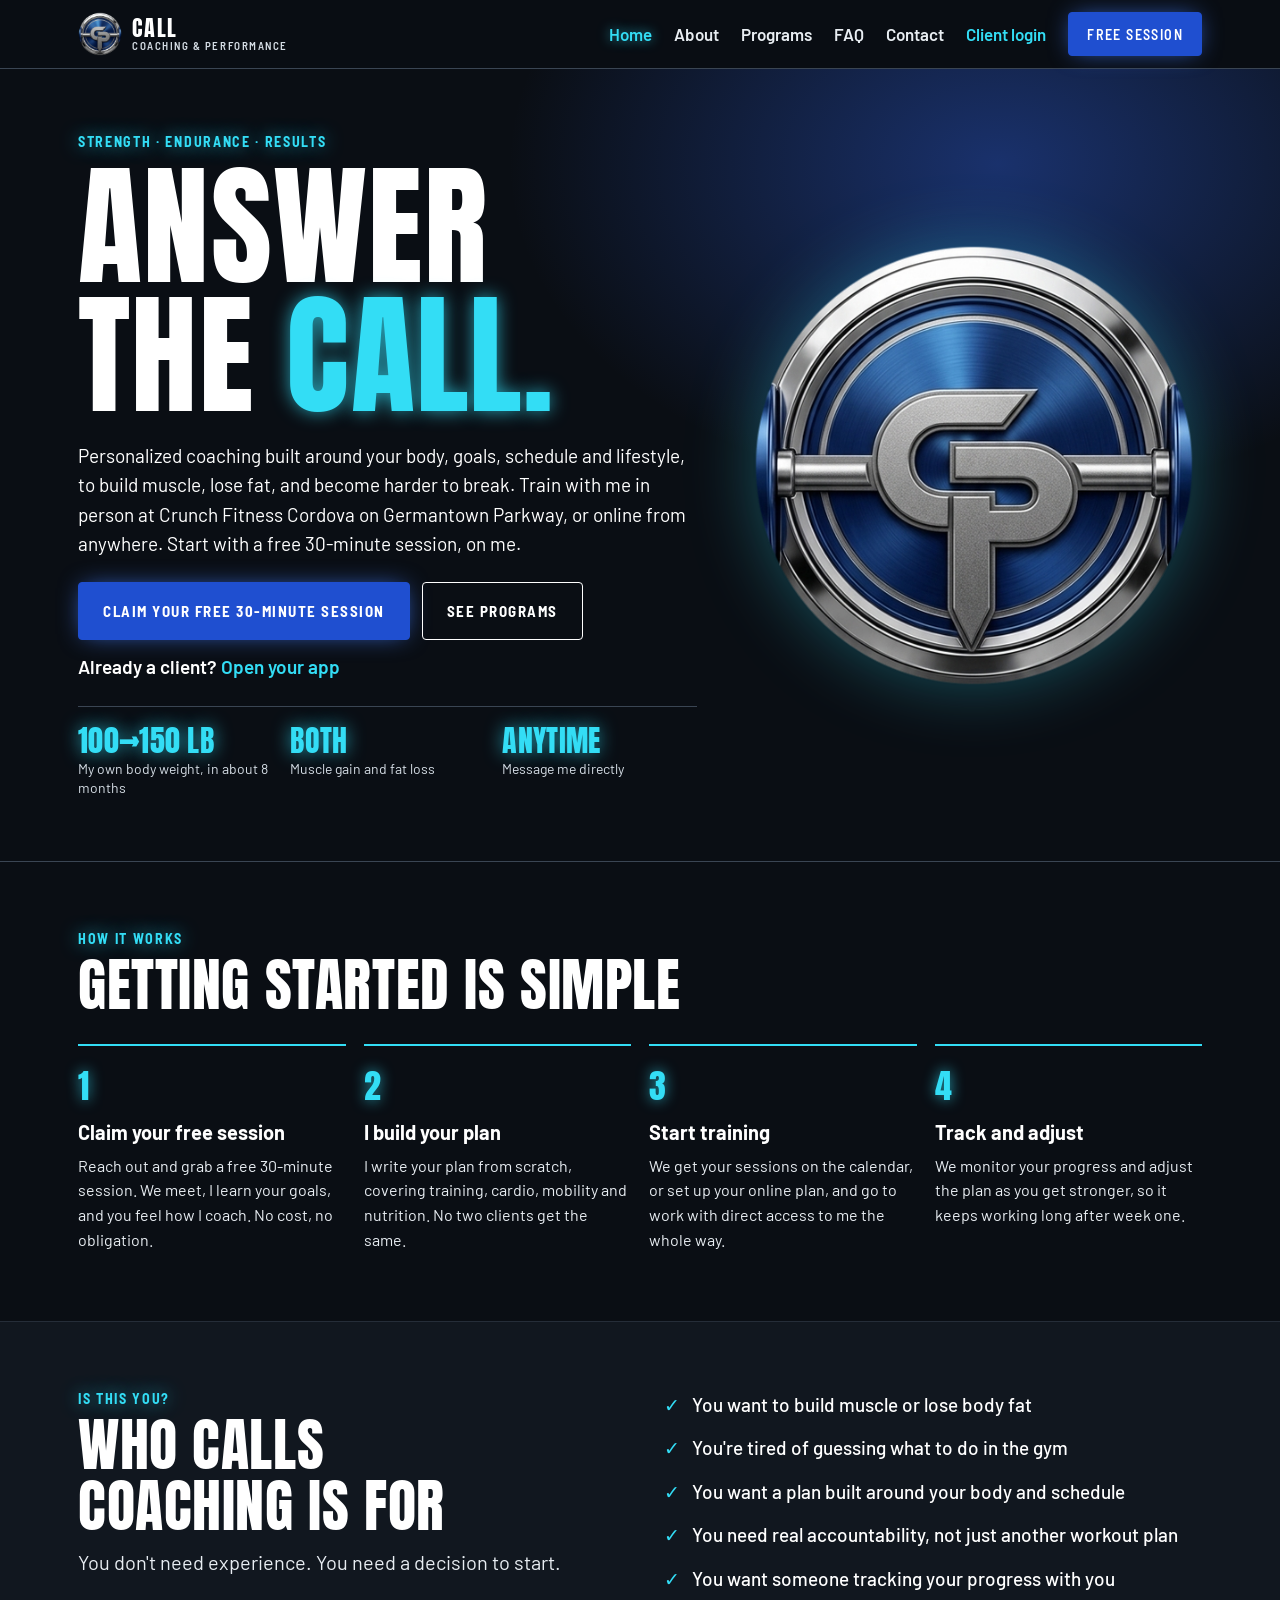
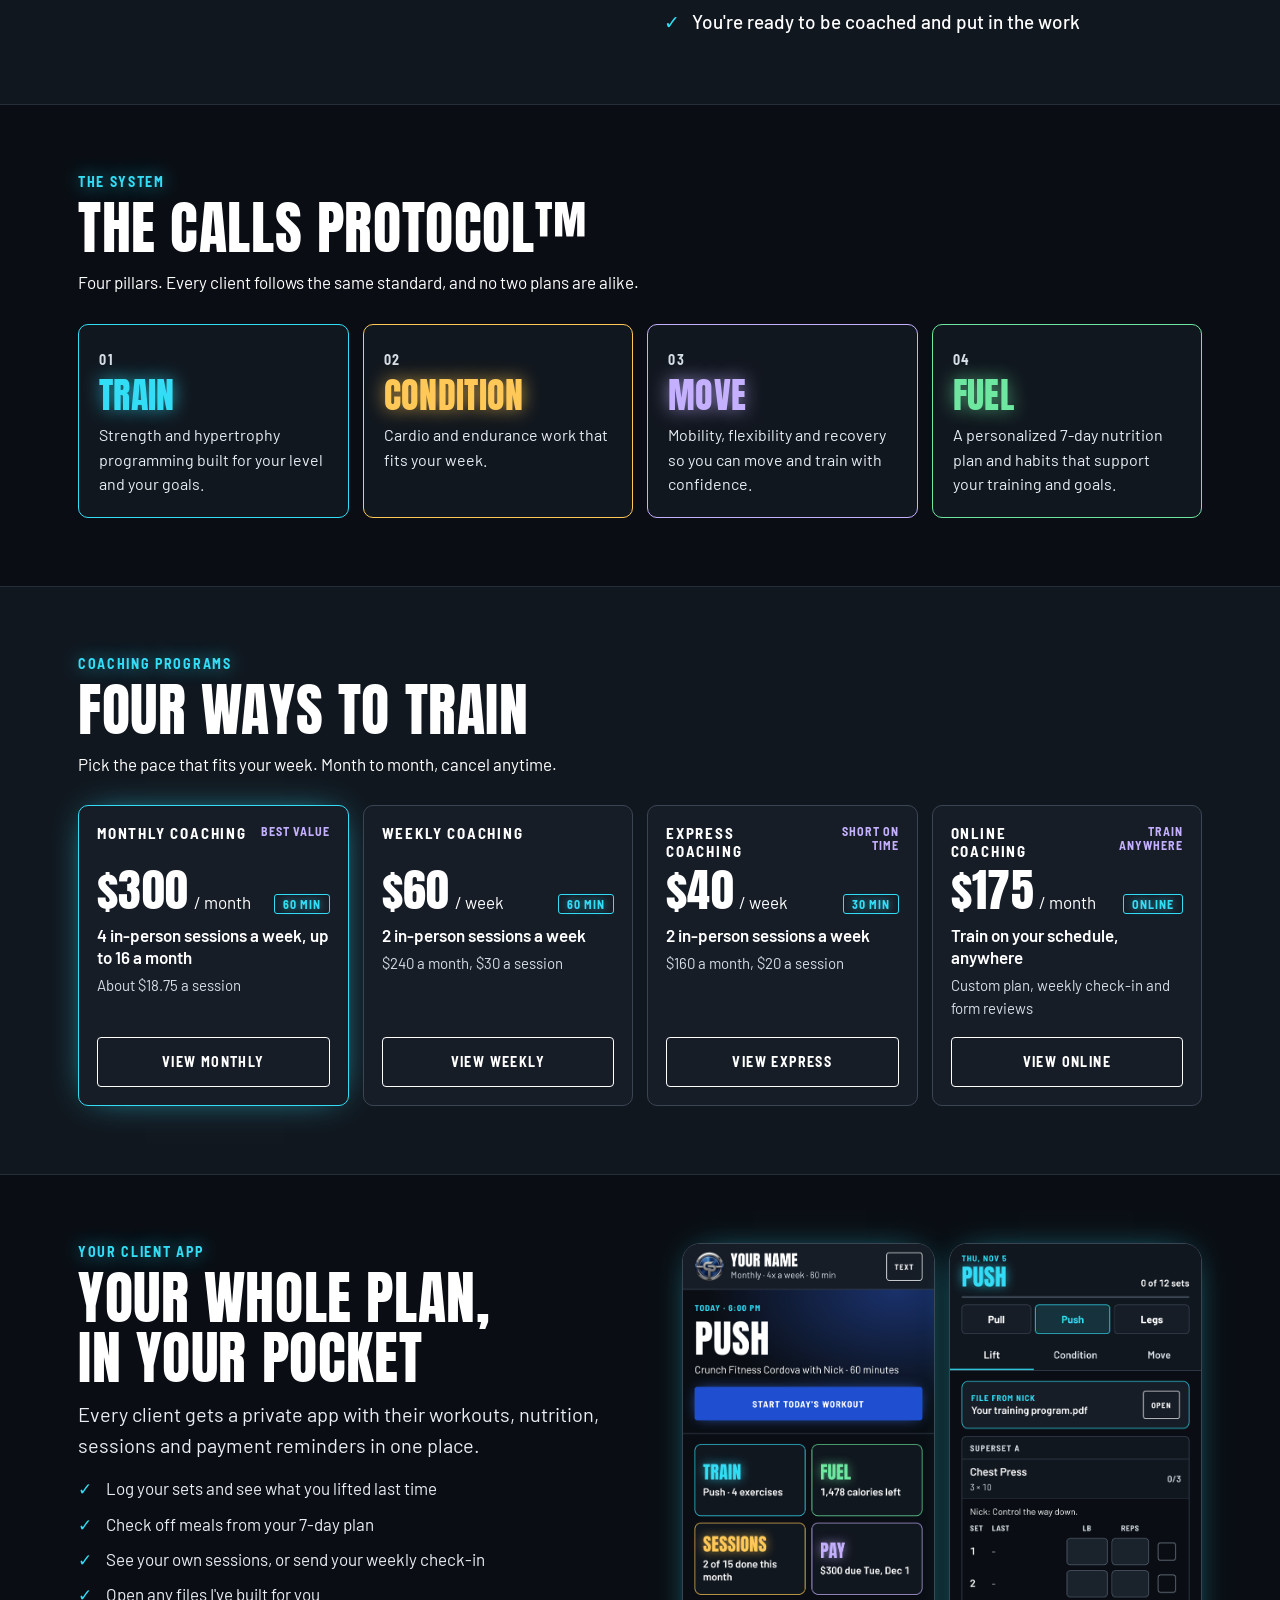
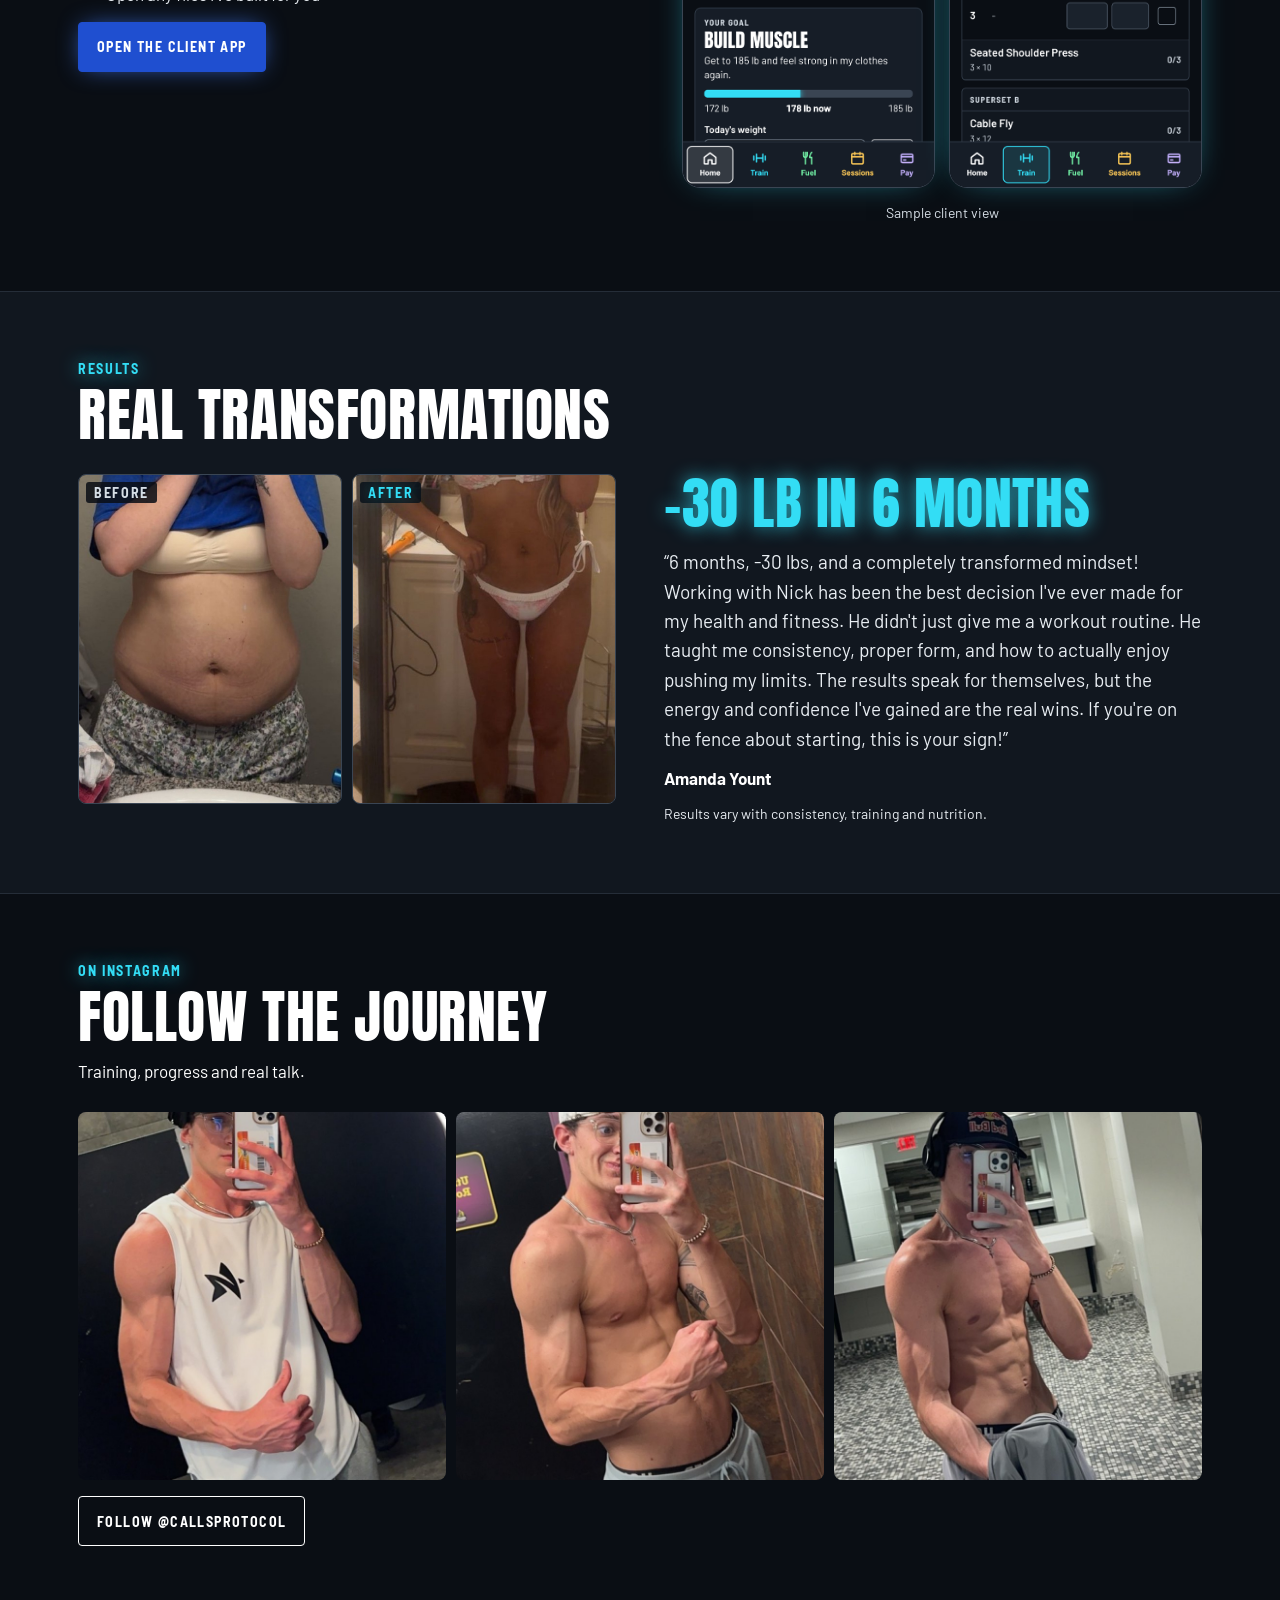
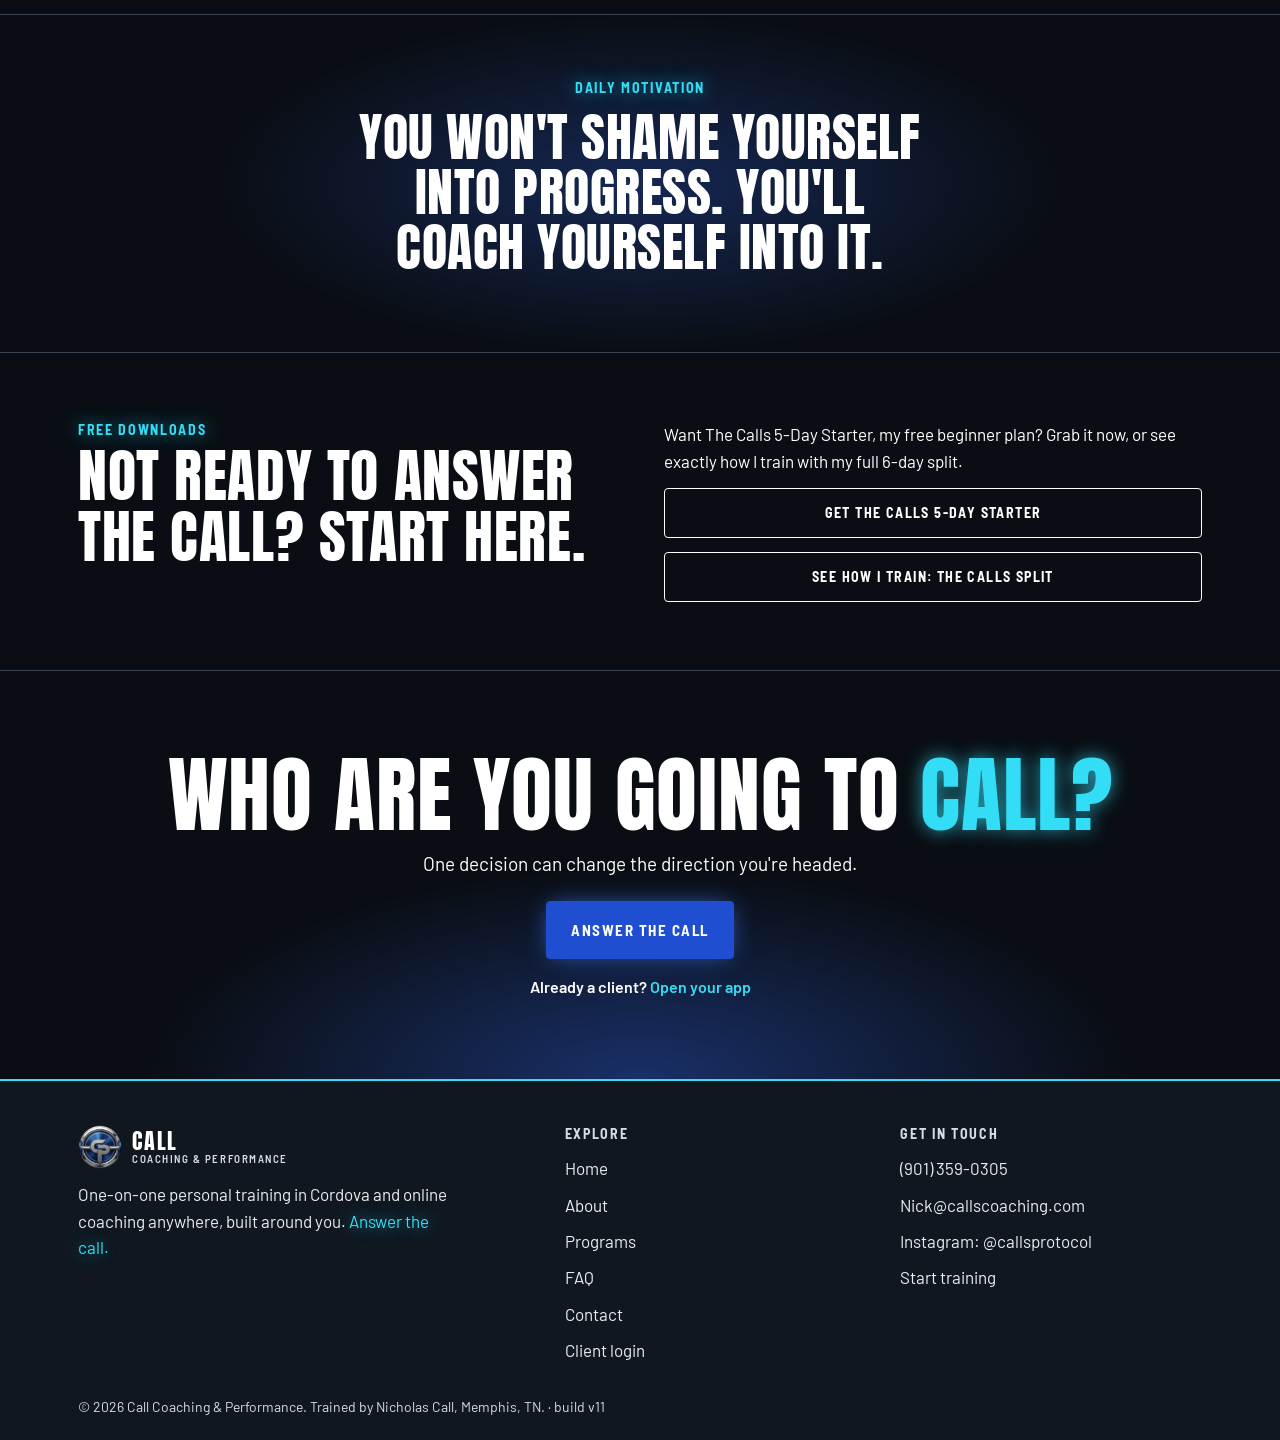
==== commit 7c5e5d72: "Use logo for link preview and home hero (build v11) Co-Authored-By: Claude Opus 5.5 <noreply@anthrop" ====
--- a/index.html
+++ b/index.html
@@ -10,17 +10,25 @@
 <meta property="og:site_name" content="Call Coaching &amp; Performance">
 <meta property="og:title" content="Call Coaching &amp; Performance | Personal Trainer in Memphis, TN">
 <meta property="og:description" content="One-on-one personal training at Crunch Fitness in Cordova, plus online coaching anywhere. Custom workouts, nutrition and direct coach access. Claim your free 30-minute session.">
-<meta property="og:image" content="https://callscoaching.com/share.png">
+<meta property="og:image" content="https://callscoaching.com/link-preview.jpg">
+<meta property="og:image:secure_url" content="https://callscoaching.com/link-preview.jpg">
+<meta property="og:image:type" content="image/jpeg">
+<meta property="og:image:width" content="1200">
+<meta property="og:image:height" content="630">
+<meta property="og:image:alt" content="Call Coaching &amp; Performance logo">
 <meta property="og:url" content="https://callscoaching.com/">
 <meta name="twitter:card" content="summary_large_image">
+<meta name="twitter:title" content="Call Coaching &amp; Performance | Personal Trainer in Memphis, TN">
+<meta name="twitter:description" content="One-on-one personal training at Crunch Fitness in Cordova, plus online coaching anywhere. Custom workouts, nutrition and direct coach access. Claim your free 30-minute session.">
+<meta name="twitter:image" content="https://callscoaching.com/link-preview.jpg">
 <link rel="canonical" href="https://callscoaching.com/">
 <link rel="icon" type="image/png" href="logo.png">
 <link rel="apple-touch-icon" href="logo.png">
 <link rel="preconnect" href="https://fonts.googleapis.com">
 <link rel="preconnect" href="https://fonts.gstatic.com" crossorigin>
 <link rel="stylesheet" href="https://fonts.googleapis.com/css2?family=Anton&family=Barlow:wght@400;500;600;700&family=Barlow+Semi+Condensed:wght@500;600;700&display=swap">
-<link rel="stylesheet" href="styles.css?v=10">
-<script type="application/ld+json">{"@context": "https://schema.org", "@type": "HealthClub", "name": "Call Coaching & Performance", "description": "One-on-one personal training at Crunch Fitness in Cordova and online coaching anywhere. Custom strength, cardio, mobility and nutrition programs with direct coach access.", "url": "https://callscoaching.com", "image": "https://callscoaching.com/share.png", "telephone": "+1-901-359-0305", "email": "Nick@callscoaching.com", "priceRange": "$$", "areaServed": ["Memphis, TN", "Cordova, TN"], "address": {"@type": "PostalAddress", "addressLocality": "Memphis", "addressRegion": "TN", "addressCountry": "US"}, "founder": {"@type": "Person", "name": "Nicholas Call"}, "sameAs": ["https://www.instagram.com/callsprotocol"], "makesOffer": {"@type": "Offer", "name": "Free 30-minute session", "price": "0", "priceCurrency": "USD"}}</script>
+<link rel="stylesheet" href="styles.css?v=11">
+<script type="application/ld+json">{"@context": "https://schema.org", "@type": "HealthClub", "name": "Call Coaching & Performance", "description": "One-on-one personal training at Crunch Fitness in Cordova and online coaching anywhere. Custom strength, cardio, mobility and nutrition programs with direct coach access.", "url": "https://callscoaching.com", "image": "https://callscoaching.com/link-preview.jpg", "telephone": "+1-901-359-0305", "email": "Nick@callscoaching.com", "priceRange": "$$", "areaServed": ["Memphis, TN", "Cordova, TN"], "address": {"@type": "PostalAddress", "addressLocality": "Memphis", "addressRegion": "TN", "addressCountry": "US"}, "founder": {"@type": "Person", "name": "Nicholas Call"}, "sameAs": ["https://www.instagram.com/callsprotocol"], "makesOffer": {"@type": "Offer", "name": "Free 30-minute session", "price": "0", "priceCurrency": "USD"}}</script>
 </head>
 <body>
 <header class="top"><div class="wrap top-in">
@@ -34,7 +42,7 @@
 <p>Personalized coaching built around your body, goals, schedule and lifestyle, to build muscle, lose fat, and become harder to break. Train with me in person at Crunch Fitness Cordova on Germantown Parkway, or online from anywhere. Start with a free 30-minute session, on me.</p>
 <div class="hero-btns"><a class="btn pri big" href="contact.html">Claim your free 30-minute session</a><a class="btn big" href="memberships.html">See programs</a></div><p class="client-line">Already a client? <a href="https://app.callscoaching.com">Open your app</a></p>
 <dl class="stats"><div><dt class="an glow">100→150 lb</dt><dd>My own body weight, in about 8 months</dd></div><div><dt class="an glow">Both</dt><dd>Muscle gain and fat loss</dd></div><div><dt class="an glow">Anytime</dt><dd>Message me directly</dd></div></dl></div>
-<figure class="hero-pic"><img src="call-hero.jpg" alt="Nicholas Call, personal trainer" width="900" height="1125"></figure>
+<figure class="hero-pic"><img src="logo.png" alt="Call Coaching &amp; Performance logo" width="512" height="512"></figure>
 </div></section>
 
 <section class="sec"><div class="wrap"><div class="sh"><div class="lb glow">How it works</div><h2 class="an">Getting started is simple</h2></div>
@@ -74,7 +82,7 @@
 <div><a class="brand" href="index.html"><img src="logo.png" alt="" width="44" height="44"><span><b class="an">Call</b><small>Coaching &amp; Performance</small></span></a><p>One-on-one personal training in Cordova and online coaching anywhere, built around you. <span class="glow">Answer the call.</span></p></div>
 <div><h2 class="lb">Explore</h2><a href="index.html">Home</a><a href="about.html">About</a><a href="memberships.html">Programs</a><a href="faq.html">FAQ</a><a href="contact.html">Contact</a><a href="https://app.callscoaching.com">Client login</a></div>
 <div><h2 class="lb">Get in touch</h2><a href="tel:+19013590305">(901)&nbsp;359-0305</a><a href="mailto:Nick@callscoaching.com">Nick@callscoaching.com</a><a href="https://www.instagram.com/callsprotocol" target="_blank" rel="noopener">Instagram: @callsprotocol</a><a href="contact.html">Start training</a></div>
-</div><div class="wrap legal">© <span id="yr">2026</span> Call Coaching &amp; Performance. Trained by Nicholas Call, Memphis, TN. · build v10</div></footer>
-<script src="site.js?v=10"></script>
+</div><div class="wrap legal">© <span id="yr">2026</span> Call Coaching &amp; Performance. Trained by Nicholas Call, Memphis, TN. · build v11</div></footer>
+<script src="site.js?v=11"></script>
 </body>
 </html>
--- a/styles.css
+++ b/styles.css
@@ -11,7 +11,7 @@
 #menu{display:flex;align-items:center;gap:22px}#menu a{color:var(--soft);font-weight:600}#menu a[aria-current]{color:var(--cyan);text-shadow:0 0 12px rgba(51,221,245,.7)}#menu a:hover{color:#fff}#menu .btn{color:#fff;min-height:44px}#menu .login{color:var(--cyan)}
 .menu-btn{display:none;width:48px;height:48px;background:none;border:0;padding:12px;cursor:pointer;flex-direction:column;justify-content:center;gap:5px}.menu-btn i{display:block;height:2px;background:#fff}
 .hero{background:radial-gradient(700px 480px at 78% 12%,rgba(47,98,230,.42),transparent 70%);border-bottom:1px solid var(--line)}.hero-in{display:grid;grid-template-columns:minmax(0,1.15fr) minmax(0,.85fr);gap:48px;align-items:center;padding-block:64px}.hero h1{font-size:clamp(68px,10.5vw,132px);line-height:.98;margin:12px 0 20px}.hero p{font-size:19px;max-width:60ch}.hero-btns{display:flex;flex-wrap:wrap;gap:12px;margin:24px 0 12px}.client-line{margin:12px 0 24px;font-size:16px;font-weight:600}.cta .client-line{margin:16px 0 0;font-size:16px}
-.hero-pic img{width:100%;aspect-ratio:4/5;object-fit:cover;object-position:50% 12%;border-radius:10px;border:1.5px solid var(--cyan);box-shadow:0 0 44px -14px var(--cyan)}
+.hero-pic img{width:100%;max-width:480px;margin:0 auto;filter:drop-shadow(0 0 34px rgba(51,221,245,.32))}
 .stats{display:grid;grid-template-columns:repeat(3,minmax(0,1fr));gap:18px;border-top:1px solid var(--line);padding-top:18px}.stats dt{font-size:30px}.stats dd{color:var(--dim);font-size:14px;line-height:1.3;margin-top:4px}
 .sec{padding-block:68px}.sec.alt{background:var(--panel2);border-block:1px solid #252d38}.sh{max-width:720px;margin-bottom:28px}.sh h2,.split h2{font-size:clamp(38px,5vw,58px);margin:8px 0 10px}.lead{font-size:20px;color:var(--soft)}
 .split{display:grid;grid-template-columns:minmax(0,1fr) minmax(0,1fr);gap:48px;align-items:start}.stack{display:grid;gap:14px;min-width:0}
@@ -35,6 +35,6 @@
 .contact h2{font-size:42px}.contact-row{display:block;background:var(--panel);border:1px solid var(--line);border-radius:8px;padding:12px 16px;color:#fff}.contact-row b{display:block;font-size:19px;overflow-wrap:anywhere}.contact-row:hover{border-color:var(--cyan)}
 .foot{border-top:2px solid var(--cyan);padding-block:44px 22px;background:var(--panel2)}.foot-in{display:grid;grid-template-columns:1.5fr 1fr 1fr;gap:34px}.foot p{margin-top:12px;color:var(--soft);max-width:38ch}.foot h2{margin-bottom:8px}.foot-in>div>a:not(.brand){display:block;padding:5px 0;color:var(--soft)}.legal{margin-top:28px;color:var(--dim);font-size:14px}
 @media(max-width:960px){.menu-btn{display:flex}#menu{display:none;position:absolute;left:0;right:0;top:100%;flex-direction:column;align-items:stretch;gap:0;background:var(--bg);border-bottom:2px solid var(--cyan);padding:8px max(18px,env(safe-area-inset-right,0px)) 16px max(18px,env(safe-area-inset-left,0px))}#menu.open{display:flex}#menu a:not(.btn){display:flex;align-items:center;min-height:50px;border-bottom:1px solid var(--line)}#menu .btn{margin-top:12px;min-height:52px}.top-in{position:relative}.steps,.pillars,.progs,.rules,.fit{grid-template-columns:repeat(2,minmax(0,1fr))}.hero-in{gap:32px}.fulls{grid-template-columns:minmax(0,1fr)}}
-@media(max-width:760px){.hero-in,.split,.foot-in{grid-template-columns:minmax(0,1fr)}.hero-in{padding-block:36px}.hero-pic img{aspect-ratio:1/1;object-position:50% 0}.sec{padding-block:50px}.stats dt{font-size:21px}.app .phones{margin:0 auto}.tiles{grid-template-columns:minmax(0,1fr)}}
+@media(max-width:760px){.hero-in,.split,.foot-in{grid-template-columns:minmax(0,1fr)}.hero-in{padding-block:36px}.hero-pic{order:-1}.hero-pic img{max-width:230px}.sec{padding-block:50px}.stats dt{font-size:21px}.app .phones{margin:0 auto}.tiles{grid-template-columns:minmax(0,1fr)}}
 @media(max-width:520px){.steps,.pillars,.progs,.rules,.fit,.two{grid-template-columns:minmax(0,1fr)}.hero-btns .btn{width:100%}.stats{gap:10px}.stats dd{font-size:13px}.prog-top{min-height:0}.hero p{font-size:18px}}
 @media(prefers-reduced-motion:reduce){*{scroll-behavior:auto!important;transition:none!important}}
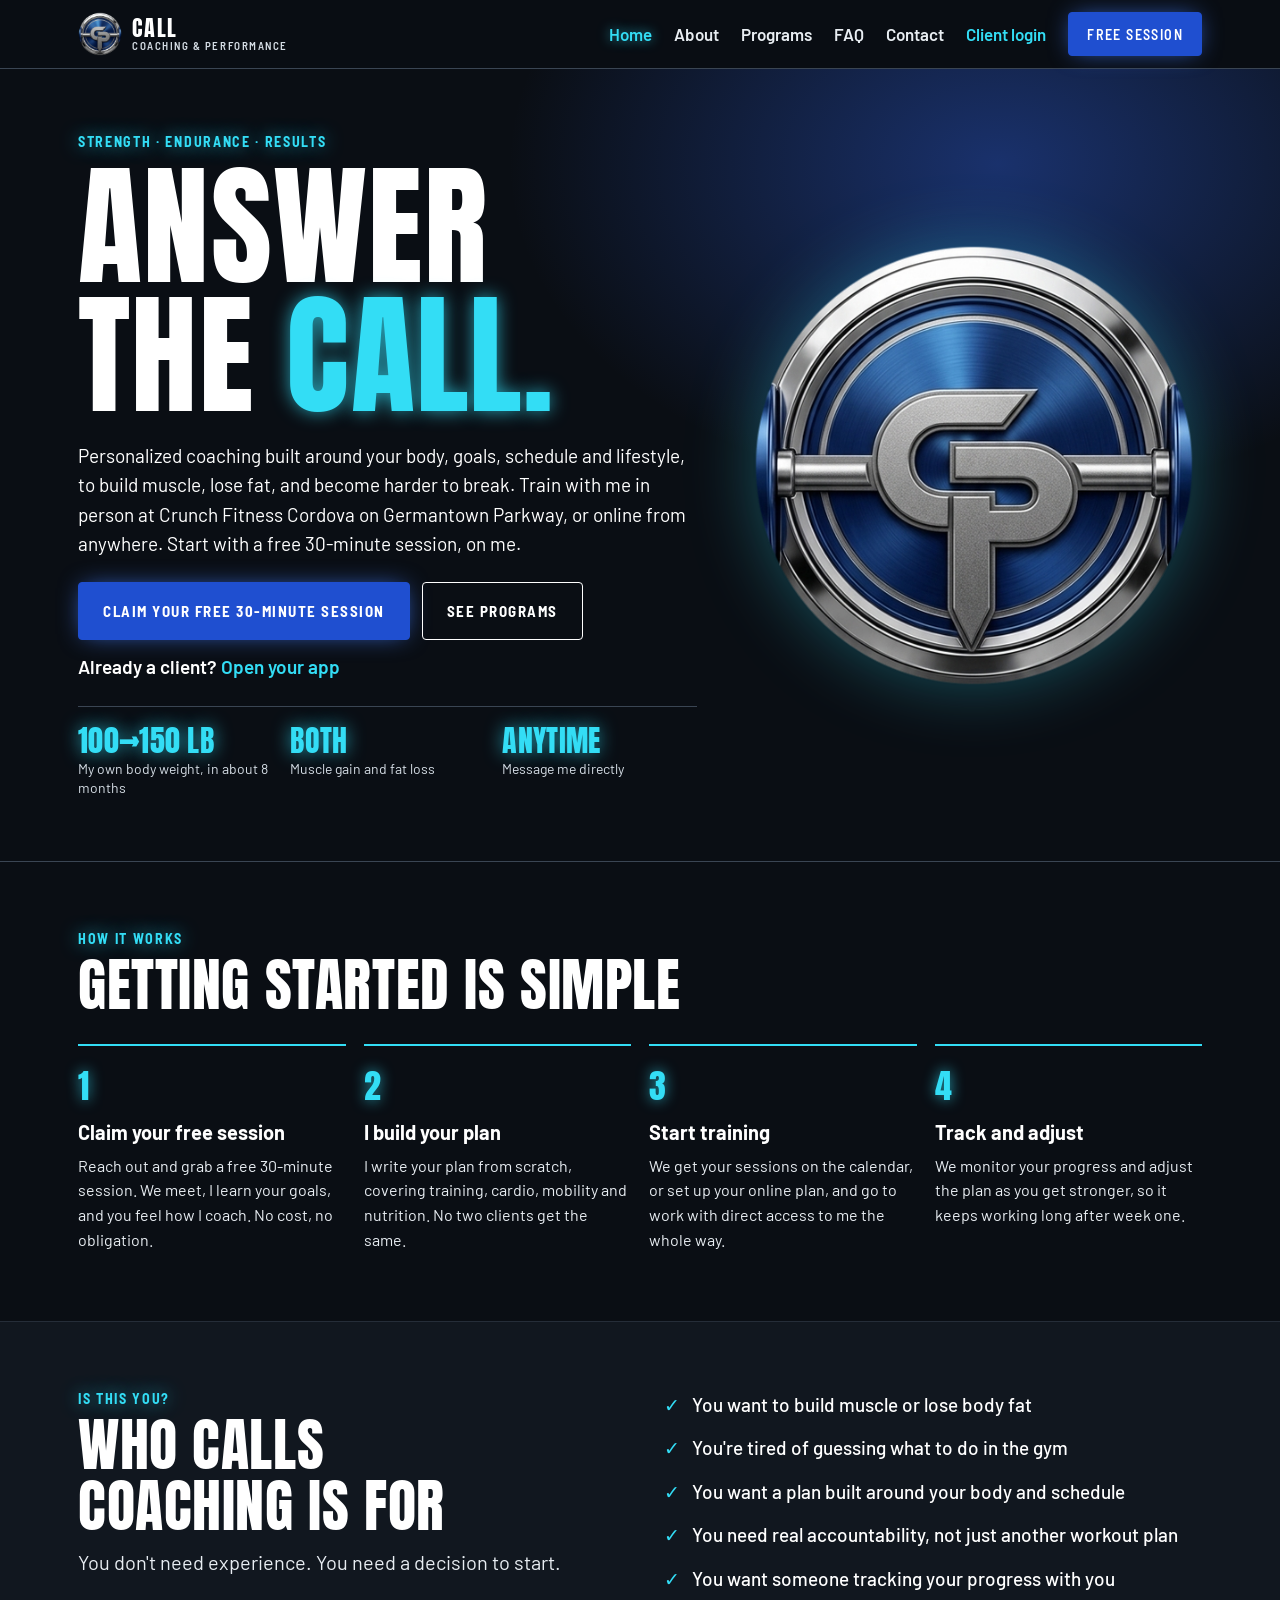
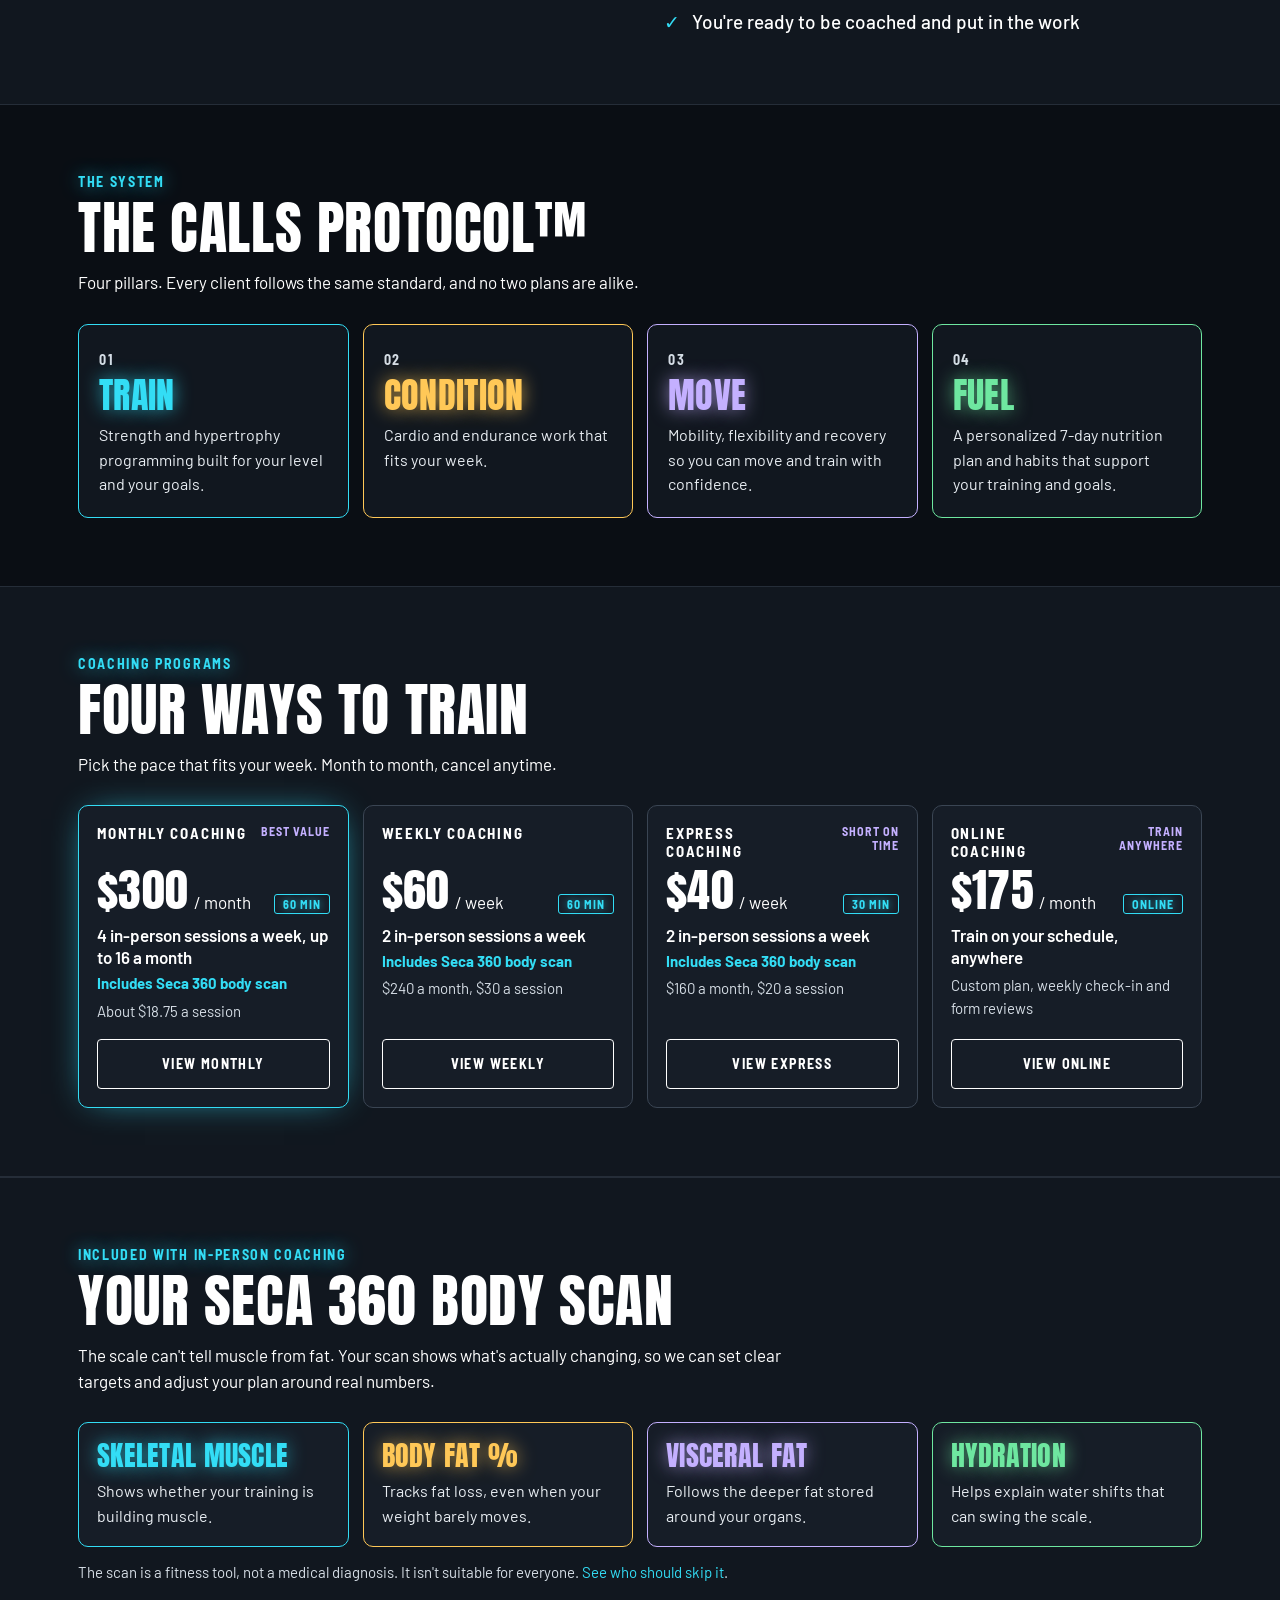
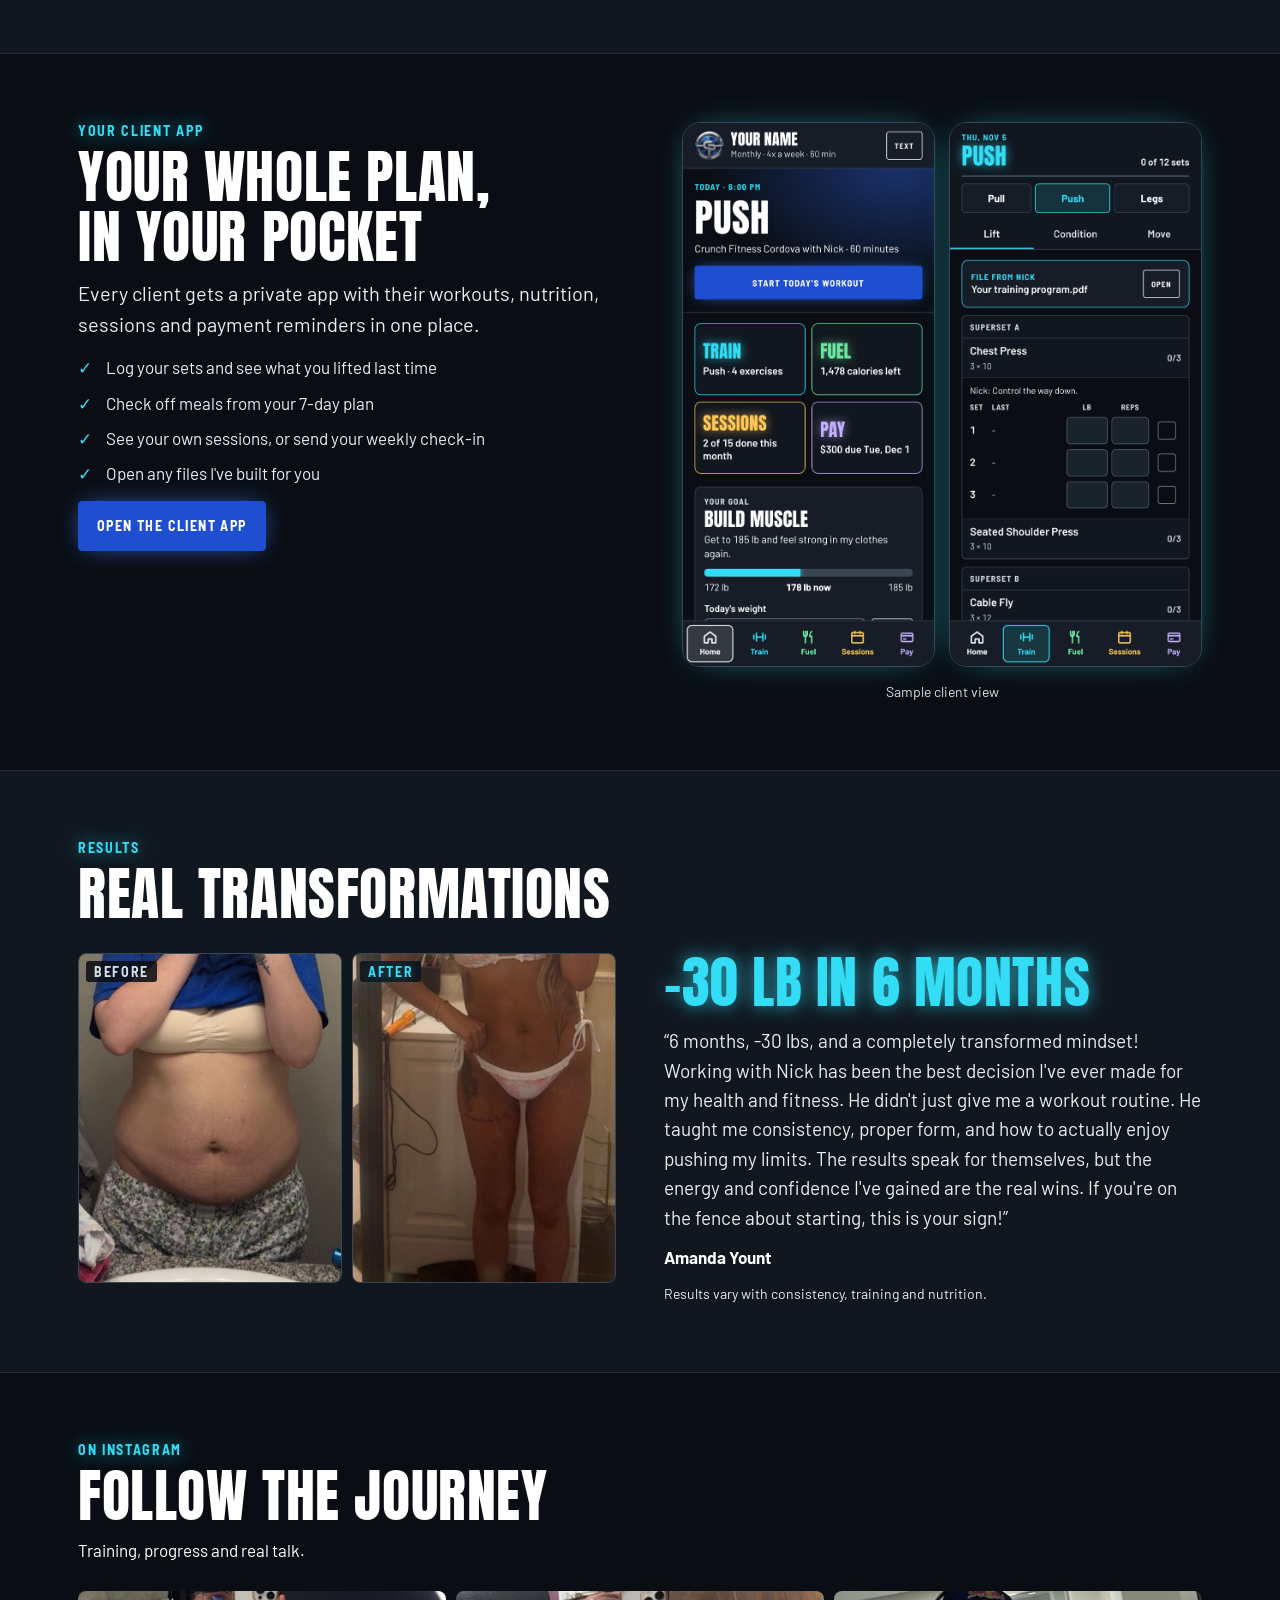
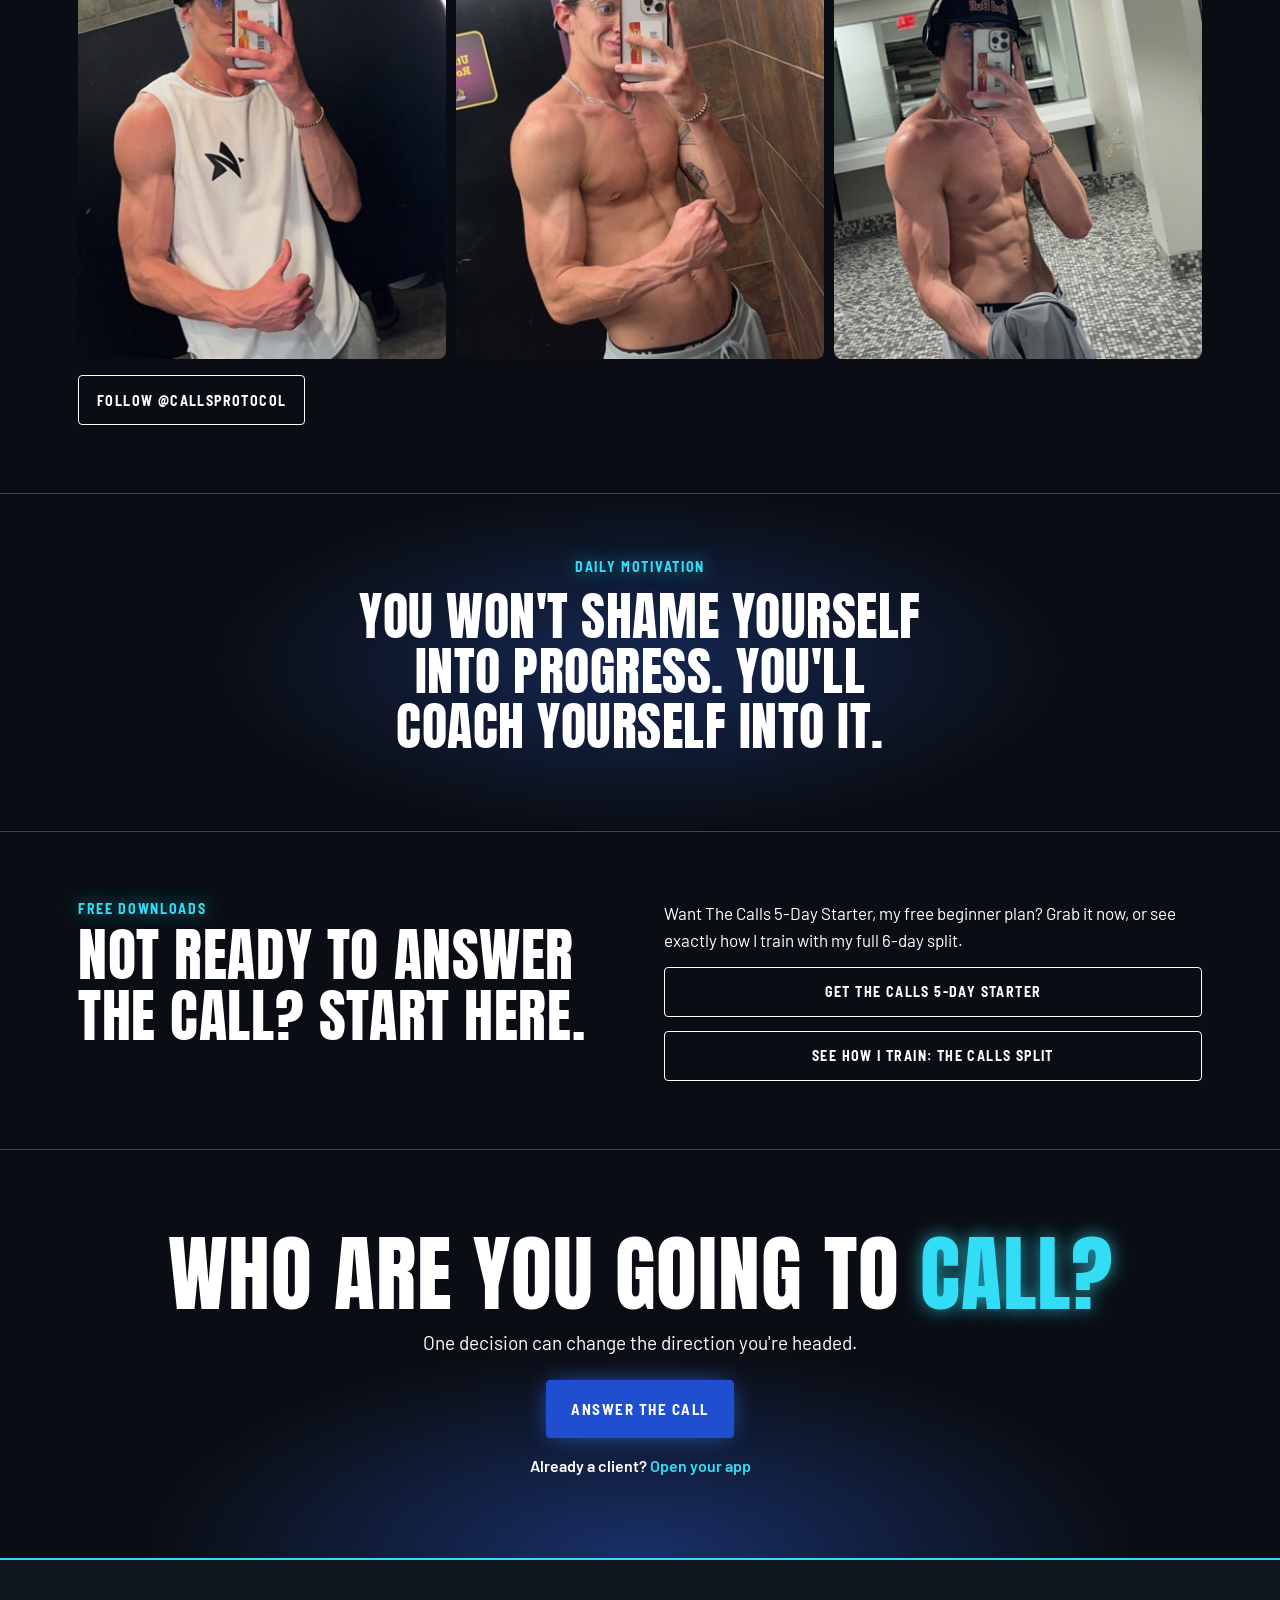
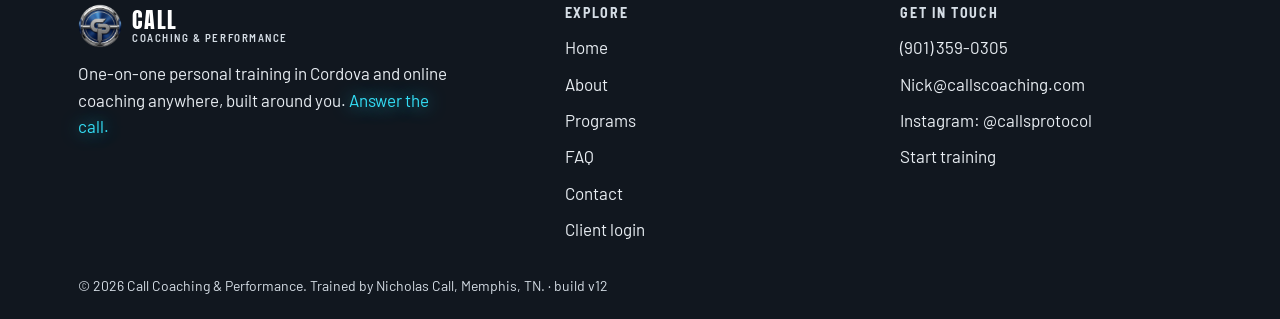
==== commit 2eed2942: "Add Seca 360 body scan to in-person programs (build v12) Co-Authored-By: Claude Opus 5.5 <noreply@an" ====
--- a/index.html
+++ b/index.html
@@ -4,12 +4,12 @@
 <meta charset="utf-8">
 <meta name="viewport" content="width=device-width, initial-scale=1, viewport-fit=cover">
 <title>Call Coaching &amp; Performance | Personal Trainer in Memphis, TN</title>
-<meta name="description" content="One-on-one personal training at Crunch Fitness in Cordova, plus online coaching anywhere. Custom workouts, nutrition and direct coach access. Claim your free 30-minute session.">
+<meta name="description" content="One-on-one personal training at Crunch Fitness in Cordova, plus online coaching anywhere. Custom workouts, nutrition, a Seca 360 body scan for in-person clients, and direct coach access. Claim your free 30-minute session.">
 <meta name="theme-color" content="#0a0e14">
 <meta property="og:type" content="website">
 <meta property="og:site_name" content="Call Coaching &amp; Performance">
 <meta property="og:title" content="Call Coaching &amp; Performance | Personal Trainer in Memphis, TN">
-<meta property="og:description" content="One-on-one personal training at Crunch Fitness in Cordova, plus online coaching anywhere. Custom workouts, nutrition and direct coach access. Claim your free 30-minute session.">
+<meta property="og:description" content="One-on-one personal training at Crunch Fitness in Cordova, plus online coaching anywhere. Custom workouts, nutrition, a Seca 360 body scan for in-person clients, and direct coach access. Claim your free 30-minute session.">
 <meta property="og:image" content="https://callscoaching.com/link-preview.jpg">
 <meta property="og:image:secure_url" content="https://callscoaching.com/link-preview.jpg">
 <meta property="og:image:type" content="image/jpeg">
@@ -19,7 +19,7 @@
 <meta property="og:url" content="https://callscoaching.com/">
 <meta name="twitter:card" content="summary_large_image">
 <meta name="twitter:title" content="Call Coaching &amp; Performance | Personal Trainer in Memphis, TN">
-<meta name="twitter:description" content="One-on-one personal training at Crunch Fitness in Cordova, plus online coaching anywhere. Custom workouts, nutrition and direct coach access. Claim your free 30-minute session.">
+<meta name="twitter:description" content="One-on-one personal training at Crunch Fitness in Cordova, plus online coaching anywhere. Custom workouts, nutrition, a Seca 360 body scan for in-person clients, and direct coach access. Claim your free 30-minute session.">
 <meta name="twitter:image" content="https://callscoaching.com/link-preview.jpg">
 <link rel="canonical" href="https://callscoaching.com/">
 <link rel="icon" type="image/png" href="logo.png">
@@ -27,7 +27,7 @@
 <link rel="preconnect" href="https://fonts.googleapis.com">
 <link rel="preconnect" href="https://fonts.gstatic.com" crossorigin>
 <link rel="stylesheet" href="https://fonts.googleapis.com/css2?family=Anton&family=Barlow:wght@400;500;600;700&family=Barlow+Semi+Condensed:wght@500;600;700&display=swap">
-<link rel="stylesheet" href="styles.css?v=11">
+<link rel="stylesheet" href="styles.css?v=12">
 <script type="application/ld+json">{"@context": "https://schema.org", "@type": "HealthClub", "name": "Call Coaching & Performance", "description": "One-on-one personal training at Crunch Fitness in Cordova and online coaching anywhere. Custom strength, cardio, mobility and nutrition programs with direct coach access.", "url": "https://callscoaching.com", "image": "https://callscoaching.com/link-preview.jpg", "telephone": "+1-901-359-0305", "email": "Nick@callscoaching.com", "priceRange": "$$", "areaServed": ["Memphis, TN", "Cordova, TN"], "address": {"@type": "PostalAddress", "addressLocality": "Memphis", "addressRegion": "TN", "addressCountry": "US"}, "founder": {"@type": "Person", "name": "Nicholas Call"}, "sameAs": ["https://www.instagram.com/callsprotocol"], "makesOffer": {"@type": "Offer", "name": "Free 30-minute session", "price": "0", "priceCurrency": "USD"}}</script>
 </head>
 <body>
@@ -60,8 +60,10 @@
 <div class="pillars"><article style="--c:var(--cyan)"><span class="lb">01</span><h3 class="an glow">Train</h3><p>Strength and hypertrophy programming built for your level and your goals.</p></article><article style="--c:var(--amber)"><span class="lb">02</span><h3 class="an glow">Condition</h3><p>Cardio and endurance work that fits your week.</p></article><article style="--c:var(--violet)"><span class="lb">03</span><h3 class="an glow">Move</h3><p>Mobility, flexibility and recovery so you can move and train with confidence.</p></article><article style="--c:var(--green)"><span class="lb">04</span><h3 class="an glow">Fuel</h3><p>A personalized 7-day nutrition plan and habits that support your training and goals.</p></article></div></div></section>
 
 <section class="sec alt"><div class="wrap"><div class="sh"><div class="lb glow">Coaching programs</div><h2 class="an">Four ways to train</h2><p>Pick the pace that fits your week. Month to month, cancel anytime.</p></div>
-<div class="progs"><article class="prog best"><div class="prog-top"><h3 class="lb">Monthly coaching</h3><span class="tag">Best value</span></div><div class="price"><b class="an">$300</b><span>/ month</span><span class="len">60 min</span></div><p class="s">4 in-person sessions a week, up to 16 a month</p><p class="mut">About $18.75 a session</p><a class="btn" href="memberships.html#monthly">View monthly</a></article><article class="prog"><div class="prog-top"><h3 class="lb">Weekly coaching</h3></div><div class="price"><b class="an">$60</b><span>/ week</span><span class="len">60 min</span></div><p class="s">2 in-person sessions a week</p><p class="mut">$240 a month, $30 a session</p><a class="btn" href="memberships.html#weekly">View weekly</a></article><article class="prog"><div class="prog-top"><h3 class="lb">Express coaching</h3><span class="tag">Short on time</span></div><div class="price"><b class="an">$40</b><span>/ week</span><span class="len">30 min</span></div><p class="s">2 in-person sessions a week</p><p class="mut">$160 a month, $20 a session</p><a class="btn" href="memberships.html#express">View express</a></article><article class="prog"><div class="prog-top"><h3 class="lb">Online coaching</h3><span class="tag">Train anywhere</span></div><div class="price"><b class="an">$175</b><span>/ month</span><span class="len">Online</span></div><p class="s">Train on your schedule, anywhere</p><p class="mut">Custom plan, weekly check-in and form reviews</p><a class="btn" href="memberships.html#online">View online</a></article></div></div></section>
+<div class="progs"><article class="prog best"><div class="prog-top"><h3 class="lb">Monthly coaching</h3><span class="tag">Best value</span></div><div class="price"><b class="an">$300</b><span>/ month</span><span class="len">60 min</span></div><p class="s">4 in-person sessions a week, up to 16 a month</p><p class="scan">Includes Seca 360 body scan</p><p class="mut">About $18.75 a session</p><a class="btn" href="memberships.html#monthly">View monthly</a></article><article class="prog"><div class="prog-top"><h3 class="lb">Weekly coaching</h3></div><div class="price"><b class="an">$60</b><span>/ week</span><span class="len">60 min</span></div><p class="s">2 in-person sessions a week</p><p class="scan">Includes Seca 360 body scan</p><p class="mut">$240 a month, $30 a session</p><a class="btn" href="memberships.html#weekly">View weekly</a></article><article class="prog"><div class="prog-top"><h3 class="lb">Express coaching</h3><span class="tag">Short on time</span></div><div class="price"><b class="an">$40</b><span>/ week</span><span class="len">30 min</span></div><p class="s">2 in-person sessions a week</p><p class="scan">Includes Seca 360 body scan</p><p class="mut">$160 a month, $20 a session</p><a class="btn" href="memberships.html#express">View express</a></article><article class="prog"><div class="prog-top"><h3 class="lb">Online coaching</h3><span class="tag">Train anywhere</span></div><div class="price"><b class="an">$175</b><span>/ month</span><span class="len">Online</span></div><p class="s">Train on your schedule, anywhere</p><p class="mut">Custom plan, weekly check-in and form reviews</p><a class="btn" href="memberships.html#online">View online</a></article></div></div></section>
 
+<section class="sec alt scanbox"><div class="wrap"><div class="sh"><div class="lb glow">Included with in-person coaching</div><h2 class="an">Your Seca 360 body scan</h2><p>The scale can't tell muscle from fat. Your scan shows what's actually changing, so we can set clear targets and adjust your plan around real numbers.</p></div>
+<div class="targets"><article style="--c:var(--cyan)"><h3 class="an glow">Skeletal muscle</h3><p>Shows whether your training is building muscle.</p></article><article style="--c:var(--amber)"><h3 class="an glow">Body fat %</h3><p>Tracks fat loss, even when your weight barely moves.</p></article><article style="--c:var(--violet)"><h3 class="an glow">Visceral fat</h3><p>Follows the deeper fat stored around your organs.</p></article><article style="--c:var(--green)"><h3 class="an glow">Hydration</h3><p>Helps explain water shifts that can swing the scale.</p></article></div><p class="mut scan-note">The scan is a fitness tool, not a medical diagnosis. It isn't suitable for everyone. <a href="faq.html">See who should skip it</a>.</p></div></section>
 <section class="sec"><div class="wrap split app"><div><div class="lb glow">Your client app</div><h2 class="an">Your whole plan, in your pocket</h2><p class="lead">Every client gets a private app with their workouts, nutrition, sessions and payment reminders in one place.</p>
 <ul class="ticks"><li>Log your sets and see what you lifted last time</li><li>Check off meals from your 7-day plan</li><li>See your own sessions, or send your weekly check-in</li><li>Open any files I've built for you</li></ul><a class="btn pri" href="https://app.callscoaching.com">Open the client app</a></div>
 <figure class="phones"><img src="app-home.png" alt="Sample client home screen with today's workout" width="390" height="844"><img src="app-train.png" alt="Sample workout screen with sets to log" width="390" height="844"><figcaption>Sample client view</figcaption></figure></div></section>
@@ -82,7 +84,7 @@
 <div><a class="brand" href="index.html"><img src="logo.png" alt="" width="44" height="44"><span><b class="an">Call</b><small>Coaching &amp; Performance</small></span></a><p>One-on-one personal training in Cordova and online coaching anywhere, built around you. <span class="glow">Answer the call.</span></p></div>
 <div><h2 class="lb">Explore</h2><a href="index.html">Home</a><a href="about.html">About</a><a href="memberships.html">Programs</a><a href="faq.html">FAQ</a><a href="contact.html">Contact</a><a href="https://app.callscoaching.com">Client login</a></div>
 <div><h2 class="lb">Get in touch</h2><a href="tel:+19013590305">(901)&nbsp;359-0305</a><a href="mailto:Nick@callscoaching.com">Nick@callscoaching.com</a><a href="https://www.instagram.com/callsprotocol" target="_blank" rel="noopener">Instagram: @callsprotocol</a><a href="contact.html">Start training</a></div>
-</div><div class="wrap legal">© <span id="yr">2026</span> Call Coaching &amp; Performance. Trained by Nicholas Call, Memphis, TN. · build v11</div></footer>
-<script src="site.js?v=11"></script>
+</div><div class="wrap legal">© <span id="yr">2026</span> Call Coaching &amp; Performance. Trained by Nicholas Call, Memphis, TN. · build v12</div></footer>
+<script src="site.js?v=12"></script>
 </body>
 </html>
--- a/styles.css
+++ b/styles.css
@@ -20,7 +20,7 @@
 .pillars{display:grid;grid-template-columns:repeat(4,minmax(0,1fr));gap:14px}.pillars article{background:var(--panel2);border:1.5px solid var(--c);border-radius:10px;padding:20px}.pillars h3{font-size:36px;margin:6px 0 8px}.pillars p{color:var(--soft);font-size:16px}
 .progs{display:grid;grid-template-columns:repeat(4,minmax(0,1fr));gap:14px;align-items:stretch}.prog{display:flex;flex-direction:column;background:var(--panel);border:1px solid var(--line);border-radius:10px;padding:18px;min-width:0;scroll-margin-top:90px}.prog.best{border:1.5px solid var(--cyan);box-shadow:0 0 34px -14px var(--cyan)}.prog-top{display:flex;justify-content:space-between;gap:8px;min-height:38px;align-items:flex-start}.prog h2,.prog h3{color:#fff;font-size:15px}.tag{font:700 12px var(--l);text-transform:uppercase;letter-spacing:.08em;color:var(--violet);text-align:right}.price{display:flex;align-items:baseline;gap:5px;flex-wrap:wrap;margin:4px 0 8px}.price b{font-size:46px}.len{margin-left:auto;padding:2px 8px;border:1.5px solid var(--cyan);border-radius:3px;font:700 12px var(--l);text-transform:uppercase;letter-spacing:.08em;color:var(--cyan);text-shadow:0 0 10px rgba(51,221,245,.7);white-space:nowrap}.prog .s{font-weight:600;line-height:1.3;margin-bottom:6px}.prog .btn{margin-top:auto}.prog>.mut{margin-bottom:16px}
 .fulls{grid-template-columns:repeat(2,minmax(0,1fr))}.prog.full p:not(.s):not(.mut){color:var(--soft)}.prog.full .btn{margin-top:auto}.prog.full ul{margin-bottom:18px}
-.app .phones{display:grid;grid-template-columns:repeat(2,minmax(0,1fr));gap:14px;max-width:520px;margin-left:auto}.phones img{border-radius:18px;border:1.5px solid var(--line);box-shadow:0 0 34px -18px var(--cyan)}.phones figcaption{grid-column:1/-1;text-align:center;color:var(--dim);font-size:14px}
+.scan{color:var(--cyan);font-weight:700;font-size:15px;line-height:1.3;margin-bottom:6px}.targets{display:grid;grid-template-columns:repeat(4,minmax(0,1fr));gap:14px}.targets article{background:var(--panel);border:1.5px solid var(--c);border-radius:10px;padding:18px}.targets h3{font-size:28px;margin-bottom:8px}.targets p{color:var(--soft);font-size:16px}.scan-note{margin-top:14px}.app .phones{display:grid;grid-template-columns:repeat(2,minmax(0,1fr));gap:14px;max-width:520px;margin-left:auto}.phones img{border-radius:18px;border:1.5px solid var(--line);box-shadow:0 0 34px -18px var(--cyan)}.phones figcaption{grid-column:1/-1;text-align:center;color:var(--dim);font-size:14px}
 .ba{display:grid;grid-template-columns:repeat(2,minmax(0,1fr));gap:10px}.ba div{position:relative}.ba img{width:100%;aspect-ratio:4/5;object-fit:cover;border-radius:8px;border:1px solid var(--line)}.ba figcaption{position:absolute;left:8px;top:8px;background:rgba(10,14,20,.85);padding:2px 8px;border-radius:3px}.quote .an{font-size:clamp(38px,5vw,56px);margin-bottom:14px}.quote p{font-size:19px;color:var(--soft)}.quote footer{margin:12px 0;font-weight:700}.quote .mut{font-size:14px}.bigstat{font-size:42px}
 .ig{display:grid;grid-template-columns:repeat(3,minmax(0,1fr));gap:10px}.ig img{width:100%;aspect-ratio:1;object-fit:cover;border-radius:8px}.ig-btn{margin-top:16px}
 .motd{padding-block:64px;border-block:1px solid var(--line);text-align:center;background:radial-gradient(600px 240px at 50% 50%,rgba(47,98,230,.3),transparent 70%)}.motd blockquote{font-size:clamp(30px,4.6vw,52px);max-width:22ch;margin:14px auto}
@@ -34,7 +34,7 @@
 .card{background:var(--panel);border:1px solid var(--line);border-radius:10px;padding:20px;min-width:0}form label{display:block;font-weight:600;font-size:15px}input,select,textarea{display:block;width:100%;margin-top:5px;min-height:50px;padding:0 12px;font:400 16px var(--b);color:#fff;background:var(--bg);border:1px solid #8a97a4;border-radius:6px}textarea{padding-block:10px;resize:vertical}::placeholder{color:#8a97a4}.two{display:grid;grid-template-columns:repeat(2,minmax(0,1fr));gap:12px}.hp{position:absolute!important;left:-9999px;width:1px;height:1px;opacity:0}.status:empty{display:none}.status{font-weight:600;color:var(--green)}.status.err{color:var(--amber)}
 .contact h2{font-size:42px}.contact-row{display:block;background:var(--panel);border:1px solid var(--line);border-radius:8px;padding:12px 16px;color:#fff}.contact-row b{display:block;font-size:19px;overflow-wrap:anywhere}.contact-row:hover{border-color:var(--cyan)}
 .foot{border-top:2px solid var(--cyan);padding-block:44px 22px;background:var(--panel2)}.foot-in{display:grid;grid-template-columns:1.5fr 1fr 1fr;gap:34px}.foot p{margin-top:12px;color:var(--soft);max-width:38ch}.foot h2{margin-bottom:8px}.foot-in>div>a:not(.brand){display:block;padding:5px 0;color:var(--soft)}.legal{margin-top:28px;color:var(--dim);font-size:14px}
-@media(max-width:960px){.menu-btn{display:flex}#menu{display:none;position:absolute;left:0;right:0;top:100%;flex-direction:column;align-items:stretch;gap:0;background:var(--bg);border-bottom:2px solid var(--cyan);padding:8px max(18px,env(safe-area-inset-right,0px)) 16px max(18px,env(safe-area-inset-left,0px))}#menu.open{display:flex}#menu a:not(.btn){display:flex;align-items:center;min-height:50px;border-bottom:1px solid var(--line)}#menu .btn{margin-top:12px;min-height:52px}.top-in{position:relative}.steps,.pillars,.progs,.rules,.fit{grid-template-columns:repeat(2,minmax(0,1fr))}.hero-in{gap:32px}.fulls{grid-template-columns:minmax(0,1fr)}}
-@media(max-width:760px){.hero-in,.split,.foot-in{grid-template-columns:minmax(0,1fr)}.hero-in{padding-block:36px}.hero-pic{order:-1}.hero-pic img{max-width:230px}.sec{padding-block:50px}.stats dt{font-size:21px}.app .phones{margin:0 auto}.tiles{grid-template-columns:minmax(0,1fr)}}
-@media(max-width:520px){.steps,.pillars,.progs,.rules,.fit,.two{grid-template-columns:minmax(0,1fr)}.hero-btns .btn{width:100%}.stats{gap:10px}.stats dd{font-size:13px}.prog-top{min-height:0}.hero p{font-size:18px}}
+@media(max-width:960px){.menu-btn{display:flex}#menu{display:none;position:absolute;left:0;right:0;top:100%;flex-direction:column;align-items:stretch;gap:0;background:var(--bg);border-bottom:2px solid var(--cyan);padding:8px max(18px,env(safe-area-inset-right,0px)) 16px max(18px,env(safe-area-inset-left,0px))}#menu.open{display:flex}#menu a:not(.btn){display:flex;align-items:center;min-height:50px;border-bottom:1px solid var(--line)}#menu .btn{margin-top:12px;min-height:52px}.top-in{position:relative}.steps,.pillars,.progs,.rules,.fit,.targets{grid-template-columns:repeat(2,minmax(0,1fr))}.hero-in{gap:32px}.fulls{grid-template-columns:minmax(0,1fr)}}
+@media(max-width:760px){.hero-in,.split,.foot-in{grid-template-columns:minmax(0,1fr)}.hero-in{padding-block:36px}.hero-pic{order:-1}.hero-pic img{max-width:230px}.sec{padding-block:50px}.stats dt{font-size:21px}.scan{color:var(--cyan);font-weight:700;font-size:15px;line-height:1.3;margin-bottom:6px}.targets{display:grid;grid-template-columns:repeat(4,minmax(0,1fr));gap:14px}.targets article{background:var(--panel);border:1.5px solid var(--c);border-radius:10px;padding:18px}.targets h3{font-size:28px;margin-bottom:8px}.targets p{color:var(--soft);font-size:16px}.scan-note{margin-top:14px}.app .phones{margin:0 auto}.tiles{grid-template-columns:minmax(0,1fr)}}
+@media(max-width:520px){.steps,.pillars,.progs,.rules,.fit,.two,.targets{grid-template-columns:minmax(0,1fr)}.hero-btns .btn{width:100%}.stats{gap:10px}.stats dd{font-size:13px}.prog-top{min-height:0}.hero p{font-size:18px}}
 @media(prefers-reduced-motion:reduce){*{scroll-behavior:auto!important;transition:none!important}}
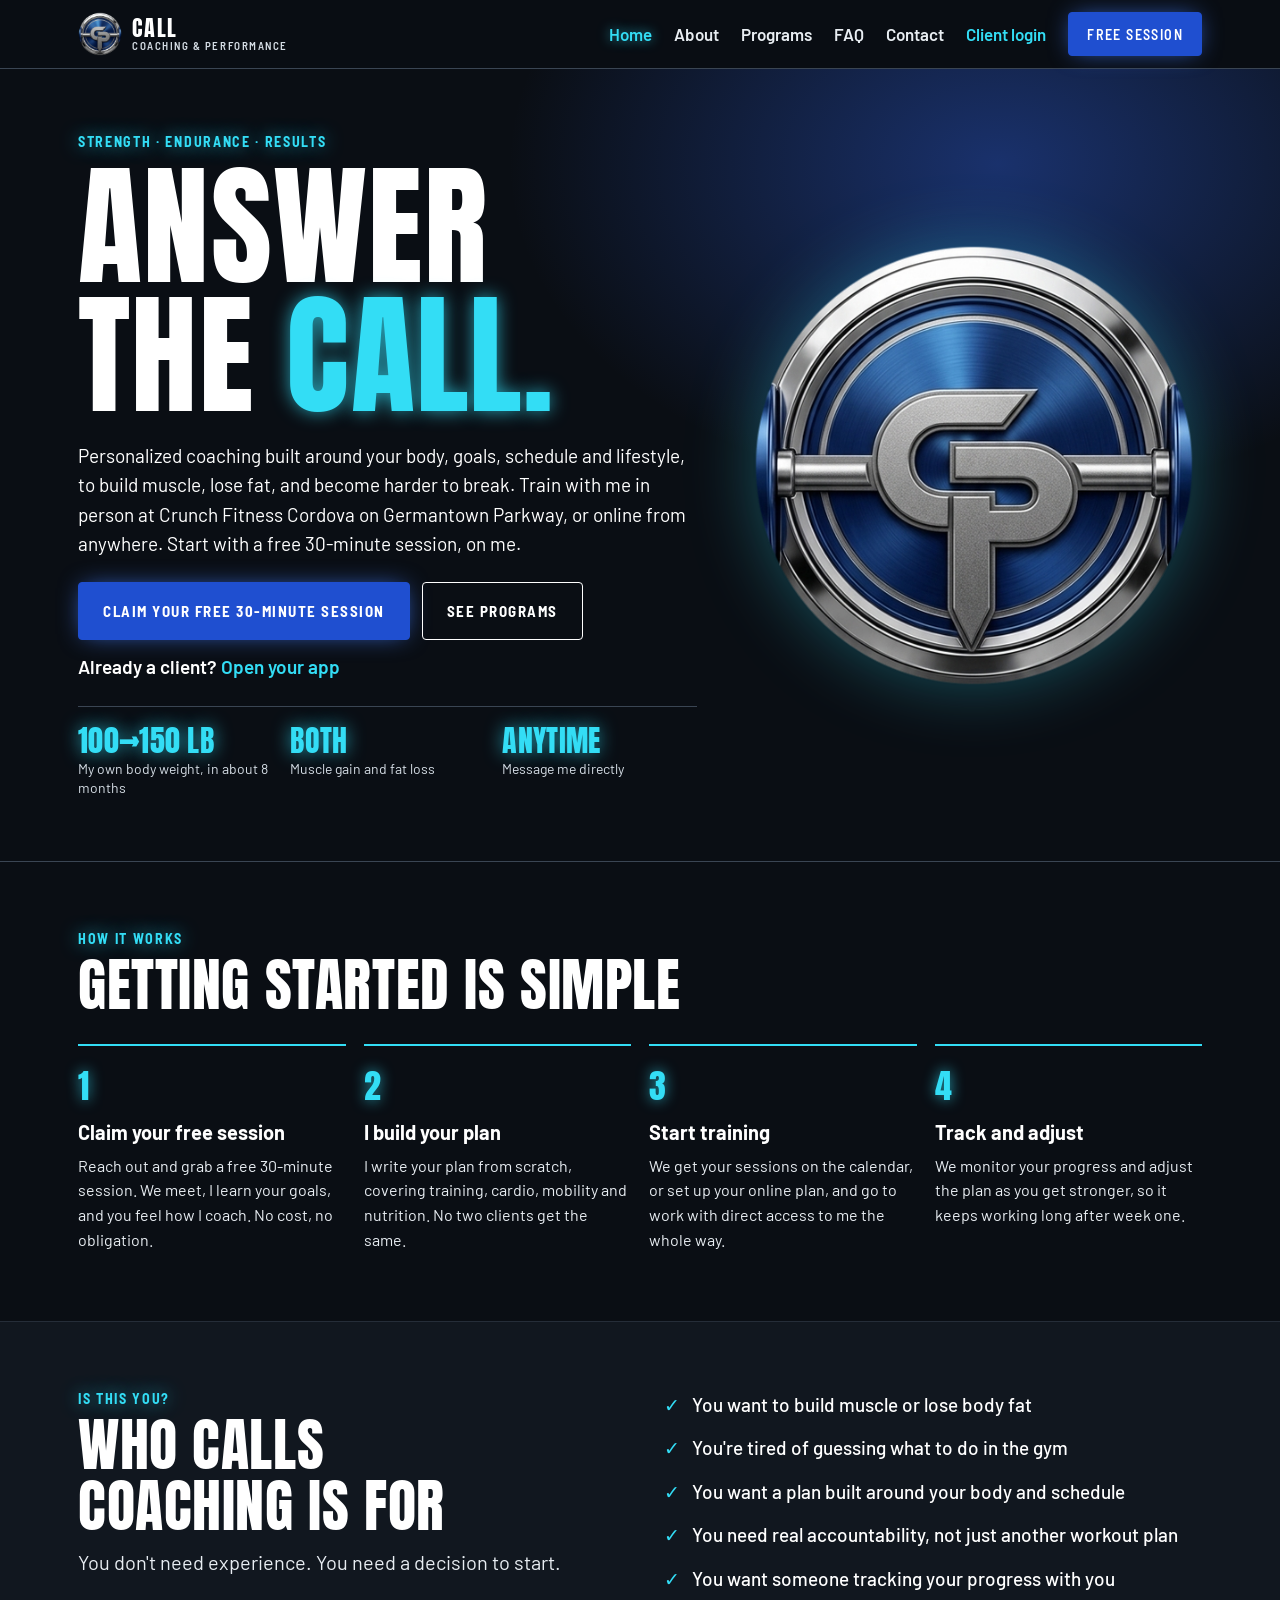
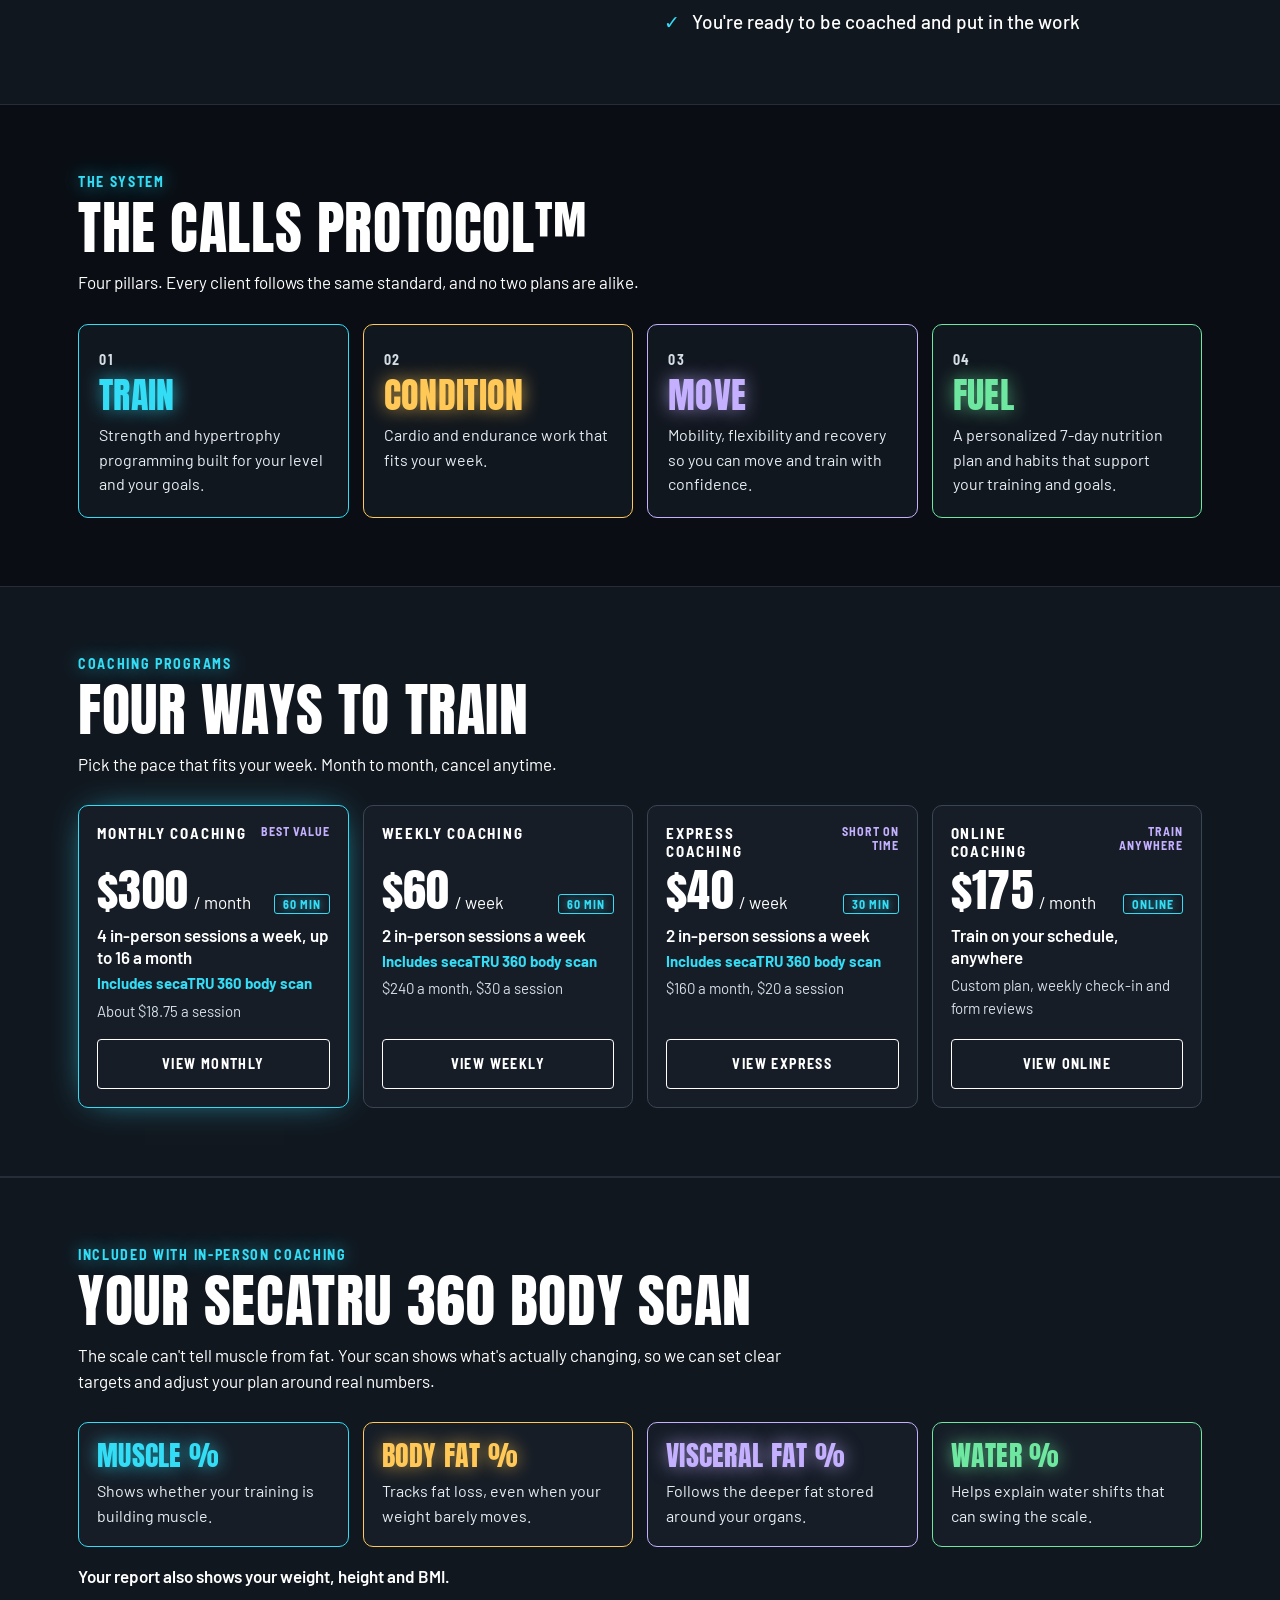
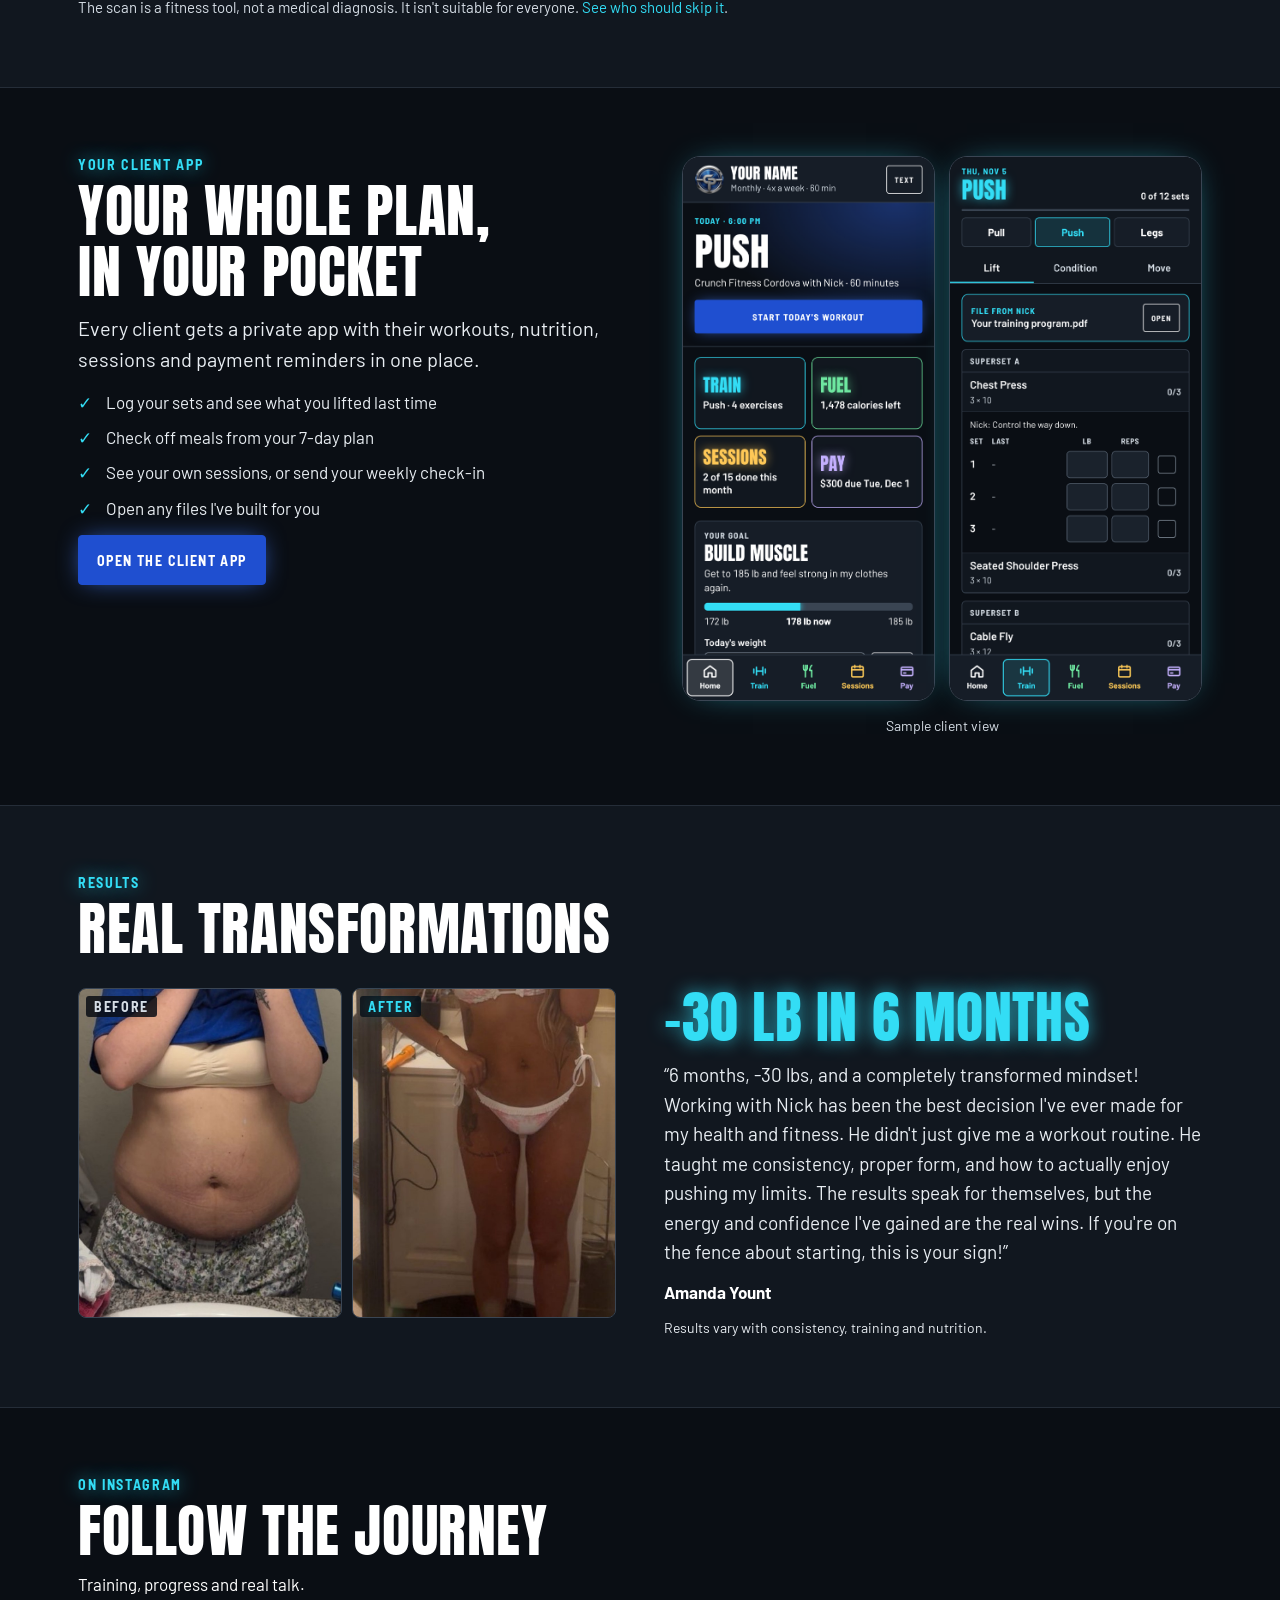
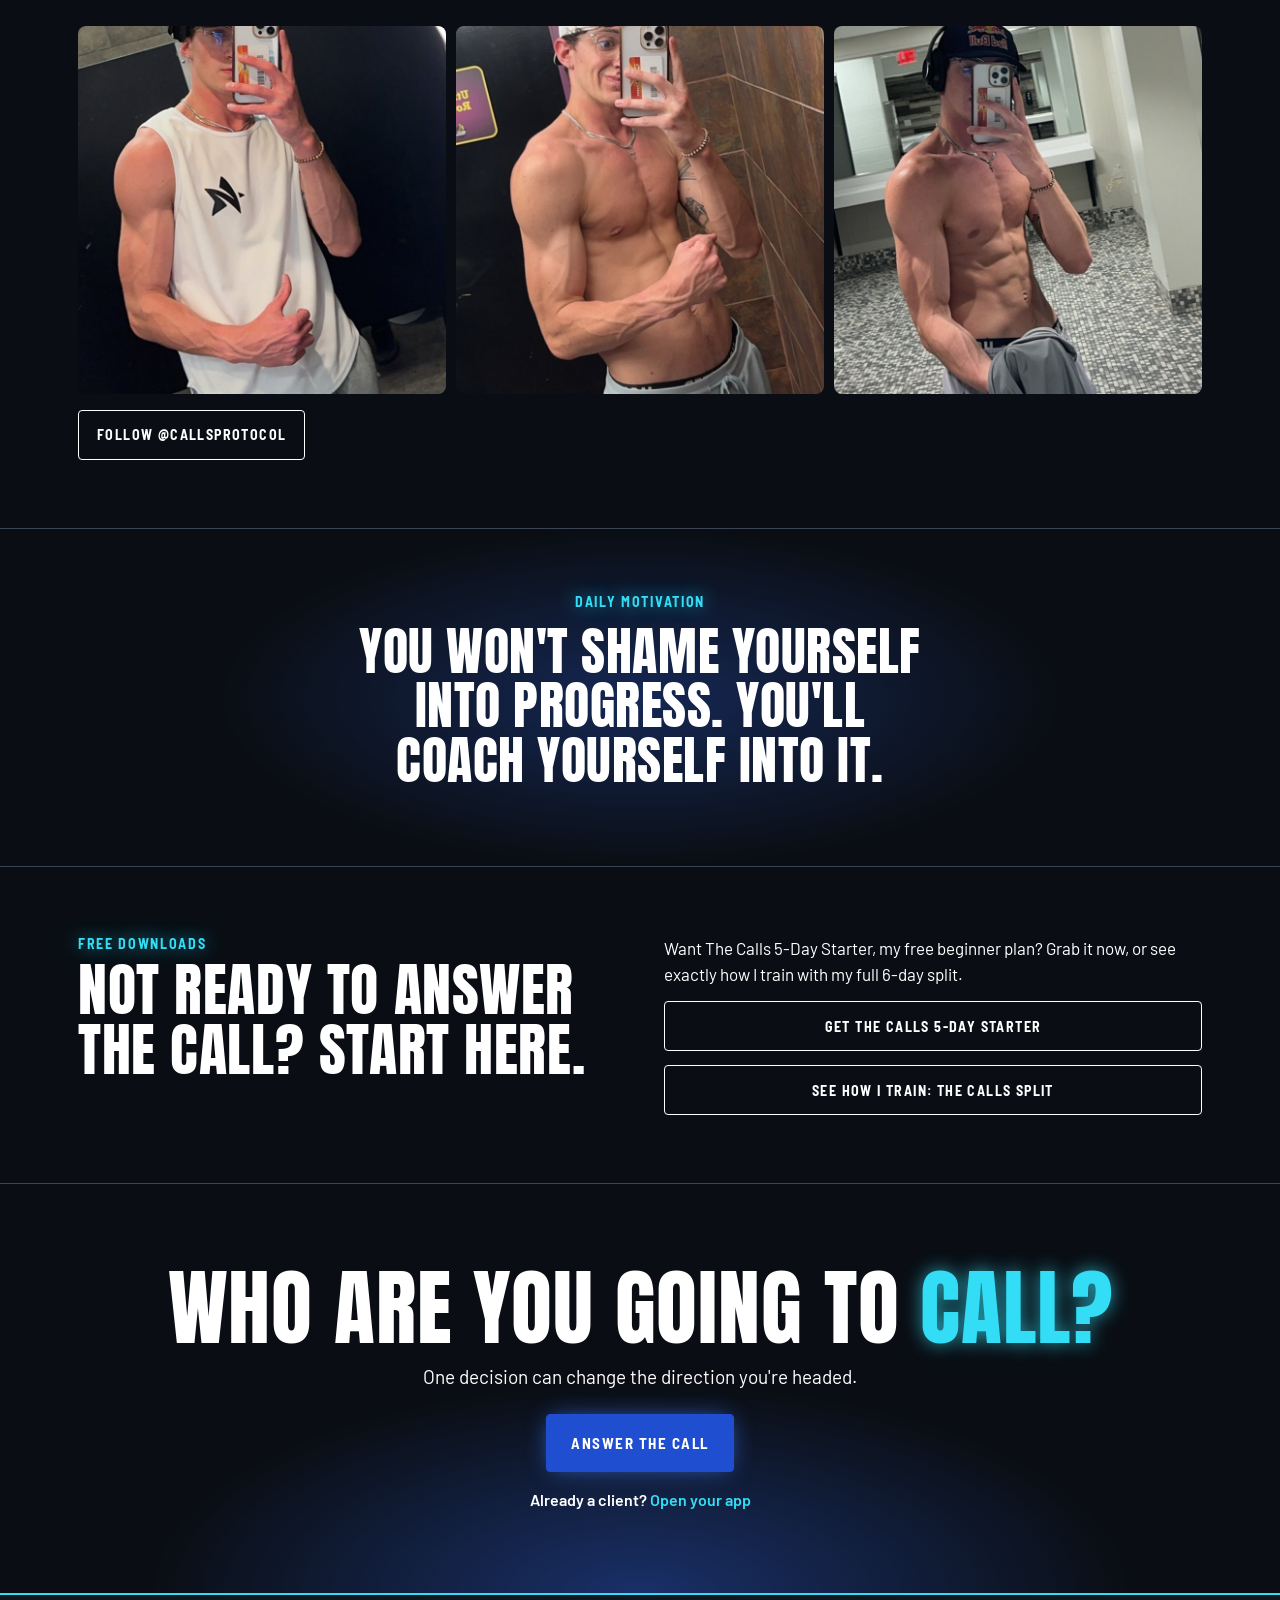
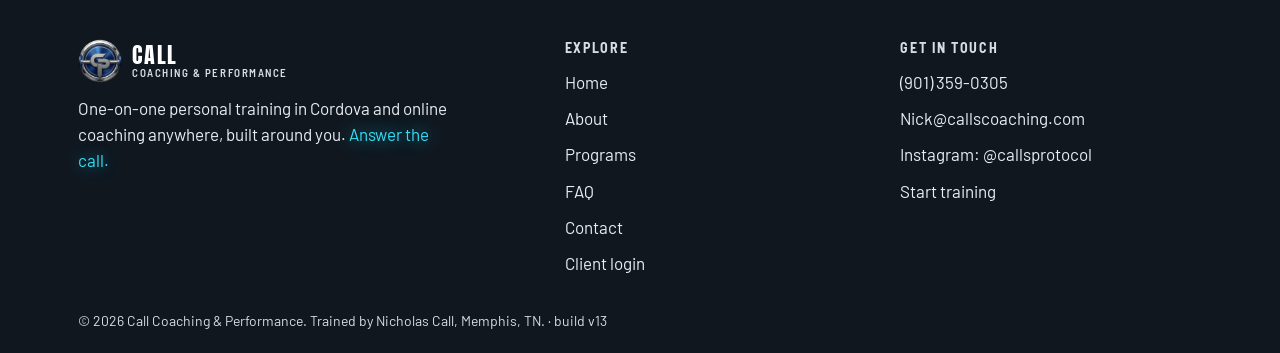
==== commit 0211343f: "Fix mismatched cached pages and name secaTRU scan (build v13) New pages use versioned asset names. T" ====
--- a/index.html
+++ b/index.html
@@ -4,12 +4,12 @@
 <meta charset="utf-8">
 <meta name="viewport" content="width=device-width, initial-scale=1, viewport-fit=cover">
 <title>Call Coaching &amp; Performance | Personal Trainer in Memphis, TN</title>
-<meta name="description" content="One-on-one personal training at Crunch Fitness in Cordova, plus online coaching anywhere. Custom workouts, nutrition, a Seca 360 body scan for in-person clients, and direct coach access. Claim your free 30-minute session.">
+<meta name="description" content="One-on-one personal training at Crunch Fitness in Cordova, plus online coaching anywhere. Custom workouts, nutrition, a secaTRU 360 body scan for in-person clients, and direct coach access. Claim your free 30-minute session.">
 <meta name="theme-color" content="#0a0e14">
 <meta property="og:type" content="website">
 <meta property="og:site_name" content="Call Coaching &amp; Performance">
 <meta property="og:title" content="Call Coaching &amp; Performance | Personal Trainer in Memphis, TN">
-<meta property="og:description" content="One-on-one personal training at Crunch Fitness in Cordova, plus online coaching anywhere. Custom workouts, nutrition, a Seca 360 body scan for in-person clients, and direct coach access. Claim your free 30-minute session.">
+<meta property="og:description" content="One-on-one personal training at Crunch Fitness in Cordova, plus online coaching anywhere. Custom workouts, nutrition, a secaTRU 360 body scan for in-person clients, and direct coach access. Claim your free 30-minute session.">
 <meta property="og:image" content="https://callscoaching.com/link-preview.jpg">
 <meta property="og:image:secure_url" content="https://callscoaching.com/link-preview.jpg">
 <meta property="og:image:type" content="image/jpeg">
@@ -19,7 +19,7 @@
 <meta property="og:url" content="https://callscoaching.com/">
 <meta name="twitter:card" content="summary_large_image">
 <meta name="twitter:title" content="Call Coaching &amp; Performance | Personal Trainer in Memphis, TN">
-<meta name="twitter:description" content="One-on-one personal training at Crunch Fitness in Cordova, plus online coaching anywhere. Custom workouts, nutrition, a Seca 360 body scan for in-person clients, and direct coach access. Claim your free 30-minute session.">
+<meta name="twitter:description" content="One-on-one personal training at Crunch Fitness in Cordova, plus online coaching anywhere. Custom workouts, nutrition, a secaTRU 360 body scan for in-person clients, and direct coach access. Claim your free 30-minute session.">
 <meta name="twitter:image" content="https://callscoaching.com/link-preview.jpg">
 <link rel="canonical" href="https://callscoaching.com/">
 <link rel="icon" type="image/png" href="logo.png">
@@ -27,7 +27,7 @@
 <link rel="preconnect" href="https://fonts.googleapis.com">
 <link rel="preconnect" href="https://fonts.gstatic.com" crossorigin>
 <link rel="stylesheet" href="https://fonts.googleapis.com/css2?family=Anton&family=Barlow:wght@400;500;600;700&family=Barlow+Semi+Condensed:wght@500;600;700&display=swap">
-<link rel="stylesheet" href="styles.css?v=12">
+<link rel="stylesheet" href="call-v13.css">
 <script type="application/ld+json">{"@context": "https://schema.org", "@type": "HealthClub", "name": "Call Coaching & Performance", "description": "One-on-one personal training at Crunch Fitness in Cordova and online coaching anywhere. Custom strength, cardio, mobility and nutrition programs with direct coach access.", "url": "https://callscoaching.com", "image": "https://callscoaching.com/link-preview.jpg", "telephone": "+1-901-359-0305", "email": "Nick@callscoaching.com", "priceRange": "$$", "areaServed": ["Memphis, TN", "Cordova, TN"], "address": {"@type": "PostalAddress", "addressLocality": "Memphis", "addressRegion": "TN", "addressCountry": "US"}, "founder": {"@type": "Person", "name": "Nicholas Call"}, "sameAs": ["https://www.instagram.com/callsprotocol"], "makesOffer": {"@type": "Offer", "name": "Free 30-minute session", "price": "0", "priceCurrency": "USD"}}</script>
 </head>
 <body>
@@ -60,10 +60,10 @@
 <div class="pillars"><article style="--c:var(--cyan)"><span class="lb">01</span><h3 class="an glow">Train</h3><p>Strength and hypertrophy programming built for your level and your goals.</p></article><article style="--c:var(--amber)"><span class="lb">02</span><h3 class="an glow">Condition</h3><p>Cardio and endurance work that fits your week.</p></article><article style="--c:var(--violet)"><span class="lb">03</span><h3 class="an glow">Move</h3><p>Mobility, flexibility and recovery so you can move and train with confidence.</p></article><article style="--c:var(--green)"><span class="lb">04</span><h3 class="an glow">Fuel</h3><p>A personalized 7-day nutrition plan and habits that support your training and goals.</p></article></div></div></section>
 
 <section class="sec alt"><div class="wrap"><div class="sh"><div class="lb glow">Coaching programs</div><h2 class="an">Four ways to train</h2><p>Pick the pace that fits your week. Month to month, cancel anytime.</p></div>
-<div class="progs"><article class="prog best"><div class="prog-top"><h3 class="lb">Monthly coaching</h3><span class="tag">Best value</span></div><div class="price"><b class="an">$300</b><span>/ month</span><span class="len">60 min</span></div><p class="s">4 in-person sessions a week, up to 16 a month</p><p class="scan">Includes Seca 360 body scan</p><p class="mut">About $18.75 a session</p><a class="btn" href="memberships.html#monthly">View monthly</a></article><article class="prog"><div class="prog-top"><h3 class="lb">Weekly coaching</h3></div><div class="price"><b class="an">$60</b><span>/ week</span><span class="len">60 min</span></div><p class="s">2 in-person sessions a week</p><p class="scan">Includes Seca 360 body scan</p><p class="mut">$240 a month, $30 a session</p><a class="btn" href="memberships.html#weekly">View weekly</a></article><article class="prog"><div class="prog-top"><h3 class="lb">Express coaching</h3><span class="tag">Short on time</span></div><div class="price"><b class="an">$40</b><span>/ week</span><span class="len">30 min</span></div><p class="s">2 in-person sessions a week</p><p class="scan">Includes Seca 360 body scan</p><p class="mut">$160 a month, $20 a session</p><a class="btn" href="memberships.html#express">View express</a></article><article class="prog"><div class="prog-top"><h3 class="lb">Online coaching</h3><span class="tag">Train anywhere</span></div><div class="price"><b class="an">$175</b><span>/ month</span><span class="len">Online</span></div><p class="s">Train on your schedule, anywhere</p><p class="mut">Custom plan, weekly check-in and form reviews</p><a class="btn" href="memberships.html#online">View online</a></article></div></div></section>
+<div class="progs"><article class="prog best"><div class="prog-top"><h3 class="lb">Monthly coaching</h3><span class="tag">Best value</span></div><div class="price"><b class="an">$300</b><span>/ month</span><span class="len">60 min</span></div><p class="s">4 in-person sessions a week, up to 16 a month</p><p class="scan">Includes secaTRU 360 body scan</p><p class="mut">About $18.75 a session</p><a class="btn" href="memberships.html#monthly">View monthly</a></article><article class="prog"><div class="prog-top"><h3 class="lb">Weekly coaching</h3></div><div class="price"><b class="an">$60</b><span>/ week</span><span class="len">60 min</span></div><p class="s">2 in-person sessions a week</p><p class="scan">Includes secaTRU 360 body scan</p><p class="mut">$240 a month, $30 a session</p><a class="btn" href="memberships.html#weekly">View weekly</a></article><article class="prog"><div class="prog-top"><h3 class="lb">Express coaching</h3><span class="tag">Short on time</span></div><div class="price"><b class="an">$40</b><span>/ week</span><span class="len">30 min</span></div><p class="s">2 in-person sessions a week</p><p class="scan">Includes secaTRU 360 body scan</p><p class="mut">$160 a month, $20 a session</p><a class="btn" href="memberships.html#express">View express</a></article><article class="prog"><div class="prog-top"><h3 class="lb">Online coaching</h3><span class="tag">Train anywhere</span></div><div class="price"><b class="an">$175</b><span>/ month</span><span class="len">Online</span></div><p class="s">Train on your schedule, anywhere</p><p class="mut">Custom plan, weekly check-in and form reviews</p><a class="btn" href="memberships.html#online">View online</a></article></div></div></section>
 
-<section class="sec alt scanbox"><div class="wrap"><div class="sh"><div class="lb glow">Included with in-person coaching</div><h2 class="an">Your Seca 360 body scan</h2><p>The scale can't tell muscle from fat. Your scan shows what's actually changing, so we can set clear targets and adjust your plan around real numbers.</p></div>
-<div class="targets"><article style="--c:var(--cyan)"><h3 class="an glow">Skeletal muscle</h3><p>Shows whether your training is building muscle.</p></article><article style="--c:var(--amber)"><h3 class="an glow">Body fat %</h3><p>Tracks fat loss, even when your weight barely moves.</p></article><article style="--c:var(--violet)"><h3 class="an glow">Visceral fat</h3><p>Follows the deeper fat stored around your organs.</p></article><article style="--c:var(--green)"><h3 class="an glow">Hydration</h3><p>Helps explain water shifts that can swing the scale.</p></article></div><p class="mut scan-note">The scan is a fitness tool, not a medical diagnosis. It isn't suitable for everyone. <a href="faq.html">See who should skip it</a>.</p></div></section>
+<section class="sec alt scanbox"><div class="wrap"><div class="sh"><div class="lb glow">Included with in-person coaching</div><h2 class="an">Your secaTRU 360 body scan</h2><p>The scale can't tell muscle from fat. Your scan shows what's actually changing, so we can set clear targets and adjust your plan around real numbers.</p></div>
+<div class="targets"><article style="--c:var(--cyan)"><h3 class="an glow">Muscle %</h3><p>Shows whether your training is building muscle.</p></article><article style="--c:var(--amber)"><h3 class="an glow">Body fat %</h3><p>Tracks fat loss, even when your weight barely moves.</p></article><article style="--c:var(--violet)"><h3 class="an glow">Visceral fat %</h3><p>Follows the deeper fat stored around your organs.</p></article><article style="--c:var(--green)"><h3 class="an glow">Water %</h3><p>Helps explain water shifts that can swing the scale.</p></article></div><p class="scan-also">Your report also shows your weight, height and BMI.</p><p class="mut scan-note">The scan is a fitness tool, not a medical diagnosis. It isn't suitable for everyone. <a href="faq.html">See who should skip it</a>.</p></div></section>
 <section class="sec"><div class="wrap split app"><div><div class="lb glow">Your client app</div><h2 class="an">Your whole plan, in your pocket</h2><p class="lead">Every client gets a private app with their workouts, nutrition, sessions and payment reminders in one place.</p>
 <ul class="ticks"><li>Log your sets and see what you lifted last time</li><li>Check off meals from your 7-day plan</li><li>See your own sessions, or send your weekly check-in</li><li>Open any files I've built for you</li></ul><a class="btn pri" href="https://app.callscoaching.com">Open the client app</a></div>
 <figure class="phones"><img src="app-home.png" alt="Sample client home screen with today's workout" width="390" height="844"><img src="app-train.png" alt="Sample workout screen with sets to log" width="390" height="844"><figcaption>Sample client view</figcaption></figure></div></section>
@@ -84,7 +84,7 @@
 <div><a class="brand" href="index.html"><img src="logo.png" alt="" width="44" height="44"><span><b class="an">Call</b><small>Coaching &amp; Performance</small></span></a><p>One-on-one personal training in Cordova and online coaching anywhere, built around you. <span class="glow">Answer the call.</span></p></div>
 <div><h2 class="lb">Explore</h2><a href="index.html">Home</a><a href="about.html">About</a><a href="memberships.html">Programs</a><a href="faq.html">FAQ</a><a href="contact.html">Contact</a><a href="https://app.callscoaching.com">Client login</a></div>
 <div><h2 class="lb">Get in touch</h2><a href="tel:+19013590305">(901)&nbsp;359-0305</a><a href="mailto:Nick@callscoaching.com">Nick@callscoaching.com</a><a href="https://www.instagram.com/callsprotocol" target="_blank" rel="noopener">Instagram: @callsprotocol</a><a href="contact.html">Start training</a></div>
-</div><div class="wrap legal">© <span id="yr">2026</span> Call Coaching &amp; Performance. Trained by Nicholas Call, Memphis, TN. · build v12</div></footer>
-<script src="site.js?v=12"></script>
+</div><div class="wrap legal">© <span id="yr">2026</span> Call Coaching &amp; Performance. Trained by Nicholas Call, Memphis, TN. · build v13</div></footer>
+<script src="call-v13.js"></script>
 </body>
 </html>
--- a/call-v13.css
+++ b/call-v13.css
@@ -0,0 +1,40 @@
+:root{--bg:#0a0e14;--panel:#161d27;--panel2:#11171f;--line:#3a4553;--fg:#fff;--soft:#e8edf2;--dim:#d5dde5;--blue:#1f4fd0;--cyan:#33ddf5;--green:#6ee7a0;--amber:#ffc857;--violet:#c4b0ff;--c:var(--cyan);--d:'Anton',Impact,'Arial Narrow',sans-serif;--b:'Barlow',system-ui,sans-serif;--l:'Barlow Semi Condensed','Arial Narrow',sans-serif;color-scheme:dark}
+*{box-sizing:border-box}html{scroll-behavior:smooth;-webkit-text-size-adjust:100%}body{margin:0;background:var(--bg);color:var(--fg);font:17px/1.55 var(--b)}img{display:block;max-width:100%;height:auto}a{color:var(--cyan);text-decoration:none}p{margin:0}h1,h2,h3,ul,ol,figure,blockquote,dl,dd{margin:0;padding:0}li{list-style:none}
+:focus-visible{outline:2px solid var(--cyan);outline-offset:3px}
+.wrap{width:100%;max-width:1160px;margin:0 auto;padding-left:max(18px,env(safe-area-inset-left,0px));padding-right:max(18px,env(safe-area-inset-right,0px))}
+.an{font-family:var(--d);font-weight:400;text-transform:uppercase;letter-spacing:.01em;line-height:1.05;text-wrap:balance}
+.lb{font:700 14px var(--l);text-transform:uppercase;letter-spacing:.12em;color:var(--dim)}
+.glow{color:var(--c);text-shadow:0 0 18px color-mix(in srgb,var(--c) 70%,transparent)}.mut{color:var(--dim);font-size:15px}
+.btn{display:inline-flex;align-items:center;justify-content:center;min-height:50px;padding:8px 18px;border-radius:4px;border:1.5px solid var(--fg);background:none;color:var(--fg);font:700 14px var(--l);text-transform:uppercase;letter-spacing:.1em;text-align:center;cursor:pointer;transition:box-shadow .15s,transform .15s}.btn:hover{box-shadow:0 0 18px -3px var(--cyan);transform:translateY(-1px)}.btn.pri{background:var(--blue);border-color:var(--blue);color:#fff;box-shadow:0 0 24px -6px #3b6fe0}.btn.big{min-height:58px;font-size:15px;padding-inline:24px}
+.top{position:sticky;top:env(safe-area-inset-top,0px);z-index:20;background:rgba(10,14,20,.94);backdrop-filter:blur(8px);border-bottom:1px solid var(--line)}body::before{content:"";position:fixed;inset:0 0 auto;height:env(safe-area-inset-top,0px);z-index:30;background:var(--bg)}
+.top-in{display:flex;align-items:center;justify-content:space-between;gap:16px;min-height:68px}.brand{display:flex;align-items:center;gap:10px;color:#fff}.brand b{display:block;font-size:22px;letter-spacing:.08em}.brand small{display:block;font:600 11px var(--l);text-transform:uppercase;letter-spacing:.14em;color:var(--dim)}
+#menu{display:flex;align-items:center;gap:22px}#menu a{color:var(--soft);font-weight:600}#menu a[aria-current]{color:var(--cyan);text-shadow:0 0 12px rgba(51,221,245,.7)}#menu a:hover{color:#fff}#menu .btn{color:#fff;min-height:44px}#menu .login{color:var(--cyan)}
+.menu-btn{display:none;width:48px;height:48px;background:none;border:0;padding:12px;cursor:pointer;flex-direction:column;justify-content:center;gap:5px}.menu-btn i{display:block;height:2px;background:#fff}
+.hero{background:radial-gradient(700px 480px at 78% 12%,rgba(47,98,230,.42),transparent 70%);border-bottom:1px solid var(--line)}.hero-in{display:grid;grid-template-columns:minmax(0,1.15fr) minmax(0,.85fr);gap:48px;align-items:center;padding-block:64px}.hero h1{font-size:clamp(68px,10.5vw,132px);line-height:.98;margin:12px 0 20px}.hero p{font-size:19px;max-width:60ch}.hero-btns{display:flex;flex-wrap:wrap;gap:12px;margin:24px 0 12px}.client-line{margin:12px 0 24px;font-size:16px;font-weight:600}.cta .client-line{margin:16px 0 0;font-size:16px}
+.hero-pic img{width:100%;max-width:480px;margin:0 auto;filter:drop-shadow(0 0 34px rgba(51,221,245,.32))}
+.stats{display:grid;grid-template-columns:repeat(3,minmax(0,1fr));gap:18px;border-top:1px solid var(--line);padding-top:18px}.stats dt{font-size:30px}.stats dd{color:var(--dim);font-size:14px;line-height:1.3;margin-top:4px}
+.sec{padding-block:68px}.sec.alt{background:var(--panel2);border-block:1px solid #252d38}.sh{max-width:720px;margin-bottom:28px}.sh h2,.split h2{font-size:clamp(38px,5vw,58px);margin:8px 0 10px}.lead{font-size:20px;color:var(--soft)}
+.split{display:grid;grid-template-columns:minmax(0,1fr) minmax(0,1fr);gap:48px;align-items:start}.stack{display:grid;gap:14px;min-width:0}
+.steps{display:grid;grid-template-columns:repeat(4,minmax(0,1fr));gap:18px;counter-reset:s}.steps li{counter-increment:s;border-top:2px solid var(--cyan);padding-top:14px}.steps li::before{content:counter(s);display:block;font:400 34px var(--d);color:var(--cyan);text-shadow:0 0 14px rgba(51,221,245,.7)}.steps h3{font-size:20px;margin:6px 0}.steps p{color:var(--soft);font-size:16px}
+.ticks{display:grid;gap:9px;margin:14px 0}.ticks li{position:relative;padding-left:28px;color:var(--soft)}.ticks li::before{content:"✓";position:absolute;left:0;top:0;color:var(--cyan);font-weight:800}.ticks.big{margin:0;gap:14px}.ticks.big li{font-size:19px;font-weight:500;color:#fff}
+.pillars{display:grid;grid-template-columns:repeat(4,minmax(0,1fr));gap:14px}.pillars article{background:var(--panel2);border:1.5px solid var(--c);border-radius:10px;padding:20px}.pillars h3{font-size:36px;margin:6px 0 8px}.pillars p{color:var(--soft);font-size:16px}
+.progs{display:grid;grid-template-columns:repeat(4,minmax(0,1fr));gap:14px;align-items:stretch}.prog{display:flex;flex-direction:column;background:var(--panel);border:1px solid var(--line);border-radius:10px;padding:18px;min-width:0;scroll-margin-top:90px}.prog.best{border:1.5px solid var(--cyan);box-shadow:0 0 34px -14px var(--cyan)}.prog-top{display:flex;justify-content:space-between;gap:8px;min-height:38px;align-items:flex-start}.prog h2,.prog h3{color:#fff;font-size:15px}.tag{font:700 12px var(--l);text-transform:uppercase;letter-spacing:.08em;color:var(--violet);text-align:right}.price{display:flex;align-items:baseline;gap:5px;flex-wrap:wrap;margin:4px 0 8px}.price b{font-size:46px}.len{margin-left:auto;padding:2px 8px;border:1.5px solid var(--cyan);border-radius:3px;font:700 12px var(--l);text-transform:uppercase;letter-spacing:.08em;color:var(--cyan);text-shadow:0 0 10px rgba(51,221,245,.7);white-space:nowrap}.prog .s{font-weight:600;line-height:1.3;margin-bottom:6px}.prog .btn{margin-top:auto}.prog>.mut{margin-bottom:16px}
+.fulls{grid-template-columns:repeat(2,minmax(0,1fr))}.prog.full p:not(.s):not(.mut){color:var(--soft)}.prog.full .btn{margin-top:auto}.prog.full ul{margin-bottom:18px}
+.scan{color:var(--cyan);font-weight:700;font-size:15px;line-height:1.3;margin-bottom:6px}.targets{display:grid;grid-template-columns:repeat(4,minmax(0,1fr));gap:14px}.targets article{background:var(--panel);border:1.5px solid var(--c);border-radius:10px;padding:18px}.targets h3{font-size:28px;margin-bottom:8px}.targets p{color:var(--soft);font-size:16px}.scan-also{margin-top:16px;font-weight:600}.scan-note{margin-top:6px}.app .phones{display:grid;grid-template-columns:repeat(2,minmax(0,1fr));gap:14px;max-width:520px;margin-left:auto}.phones img{border-radius:18px;border:1.5px solid var(--line);box-shadow:0 0 34px -18px var(--cyan)}.phones figcaption{grid-column:1/-1;text-align:center;color:var(--dim);font-size:14px}
+.ba{display:grid;grid-template-columns:repeat(2,minmax(0,1fr));gap:10px}.ba div{position:relative}.ba img{width:100%;aspect-ratio:4/5;object-fit:cover;border-radius:8px;border:1px solid var(--line)}.ba figcaption{position:absolute;left:8px;top:8px;background:rgba(10,14,20,.85);padding:2px 8px;border-radius:3px}.quote .an{font-size:clamp(38px,5vw,56px);margin-bottom:14px}.quote p{font-size:19px;color:var(--soft)}.quote footer{margin:12px 0;font-weight:700}.quote .mut{font-size:14px}.bigstat{font-size:42px}
+.ig{display:grid;grid-template-columns:repeat(3,minmax(0,1fr));gap:10px}.ig img{width:100%;aspect-ratio:1;object-fit:cover;border-radius:8px}.ig-btn{margin-top:16px}
+.motd{padding-block:64px;border-block:1px solid var(--line);text-align:center;background:radial-gradient(600px 240px at 50% 50%,rgba(47,98,230,.3),transparent 70%)}.motd blockquote{font-size:clamp(30px,4.6vw,52px);max-width:22ch;margin:14px auto}
+.cta{padding-block:80px;text-align:center;background:radial-gradient(700px 300px at 50% 100%,rgba(47,98,230,.4),transparent 70%);border-top:1px solid var(--line)}.cta h2{font-size:clamp(46px,7vw,84px);margin-bottom:10px}.cta p{font-size:19px;margin-bottom:22px}
+.pagehead{padding-block:56px;background:radial-gradient(700px 320px at 78% 0,rgba(47,98,230,.4),transparent 70%);border-bottom:1px solid var(--line)}.pagehead h1{font-size:clamp(56px,9vw,104px);margin:8px 0 12px}.pagehead p{font-size:19px;max-width:62ch;color:var(--soft)}
+.prose{display:grid;gap:18px}.prose p{max-width:65ch;color:var(--soft)}
+.tiles{display:grid;grid-template-columns:repeat(3,minmax(0,1fr));gap:14px}.tiles>div{background:var(--panel);border:1px solid var(--line);border-radius:10px;padding:18px}.tiles b{display:block;font-size:30px;margin-bottom:6px}.tiles span{color:var(--soft)}.rules{grid-template-columns:repeat(4,minmax(0,1fr))}.rules b{font-size:19px}
+.fit{display:grid;grid-template-columns:repeat(4,minmax(0,1fr));gap:14px}.fit article{border-top:2px solid var(--cyan);padding-top:12px}.fit b{display:block;font-size:20px;margin:4px 0}.fit p{color:var(--soft);font-size:16px}
+.pay{display:flex;flex-wrap:wrap;gap:12px;align-items:center;margin-top:22px}.pay>div:last-child{display:flex;flex-wrap:wrap;gap:8px}.pay span{padding:6px 12px;border:1px solid #8a97a4;border-radius:4px;font-weight:600}
+.faq{max-width:820px;display:grid;gap:8px}details{background:var(--panel);border:1px solid var(--line);border-radius:8px;padding:0 16px}summary{min-height:58px;display:flex;align-items:center;font-weight:600;font-size:18px;cursor:pointer;padding-block:10px}details[open]{border-color:var(--cyan)}details p{padding-bottom:16px;color:var(--soft)}
+.card{background:var(--panel);border:1px solid var(--line);border-radius:10px;padding:20px;min-width:0}form label{display:block;font-weight:600;font-size:15px}input,select,textarea{display:block;width:100%;margin-top:5px;min-height:50px;padding:0 12px;font:400 16px var(--b);color:#fff;background:var(--bg);border:1px solid #8a97a4;border-radius:6px}textarea{padding-block:10px;resize:vertical}::placeholder{color:#8a97a4}.two{display:grid;grid-template-columns:repeat(2,minmax(0,1fr));gap:12px}.hp{position:absolute!important;left:-9999px;width:1px;height:1px;opacity:0}.status:empty{display:none}.status{font-weight:600;color:var(--green)}.status.err{color:var(--amber)}
+.contact h2{font-size:42px}.contact-row{display:block;background:var(--panel);border:1px solid var(--line);border-radius:8px;padding:12px 16px;color:#fff}.contact-row b{display:block;font-size:19px;overflow-wrap:anywhere}.contact-row:hover{border-color:var(--cyan)}
+.foot{border-top:2px solid var(--cyan);padding-block:44px 22px;background:var(--panel2)}.foot-in{display:grid;grid-template-columns:1.5fr 1fr 1fr;gap:34px}.foot p{margin-top:12px;color:var(--soft);max-width:38ch}.foot h2{margin-bottom:8px}.foot-in>div>a:not(.brand){display:block;padding:5px 0;color:var(--soft)}.legal{margin-top:28px;color:var(--dim);font-size:14px}
+@media(max-width:960px){.menu-btn{display:flex}#menu{display:none;position:absolute;left:0;right:0;top:100%;flex-direction:column;align-items:stretch;gap:0;background:var(--bg);border-bottom:2px solid var(--cyan);padding:8px max(18px,env(safe-area-inset-right,0px)) 16px max(18px,env(safe-area-inset-left,0px))}#menu.open{display:flex}#menu a:not(.btn){display:flex;align-items:center;min-height:50px;border-bottom:1px solid var(--line)}#menu .btn{margin-top:12px;min-height:52px}.top-in{position:relative}.steps,.pillars,.progs,.rules,.fit,.targets{grid-template-columns:repeat(2,minmax(0,1fr))}.hero-in{gap:32px}.fulls{grid-template-columns:minmax(0,1fr)}}
+@media(max-width:760px){.hero-in,.split,.foot-in{grid-template-columns:minmax(0,1fr)}.hero-in{padding-block:36px}.hero-pic{order:-1}.hero-pic img{max-width:230px}.sec{padding-block:50px}.stats dt{font-size:21px}.scan{color:var(--cyan);font-weight:700;font-size:15px;line-height:1.3;margin-bottom:6px}.targets{display:grid;grid-template-columns:repeat(4,minmax(0,1fr));gap:14px}.targets article{background:var(--panel);border:1.5px solid var(--c);border-radius:10px;padding:18px}.targets h3{font-size:28px;margin-bottom:8px}.targets p{color:var(--soft);font-size:16px}.scan-also{margin-top:16px;font-weight:600}.scan-note{margin-top:6px}.app .phones{margin:0 auto}.tiles{grid-template-columns:minmax(0,1fr)}}
+@media(max-width:520px){.steps,.pillars,.progs,.rules,.fit,.two,.targets{grid-template-columns:minmax(0,1fr)}.hero-btns .btn{width:100%}.stats{gap:10px}.stats dd{font-size:13px}.prog-top{min-height:0}.hero p{font-size:18px}}
+@media(prefers-reduced-motion:reduce){*{scroll-behavior:auto!important;transition:none!important}}
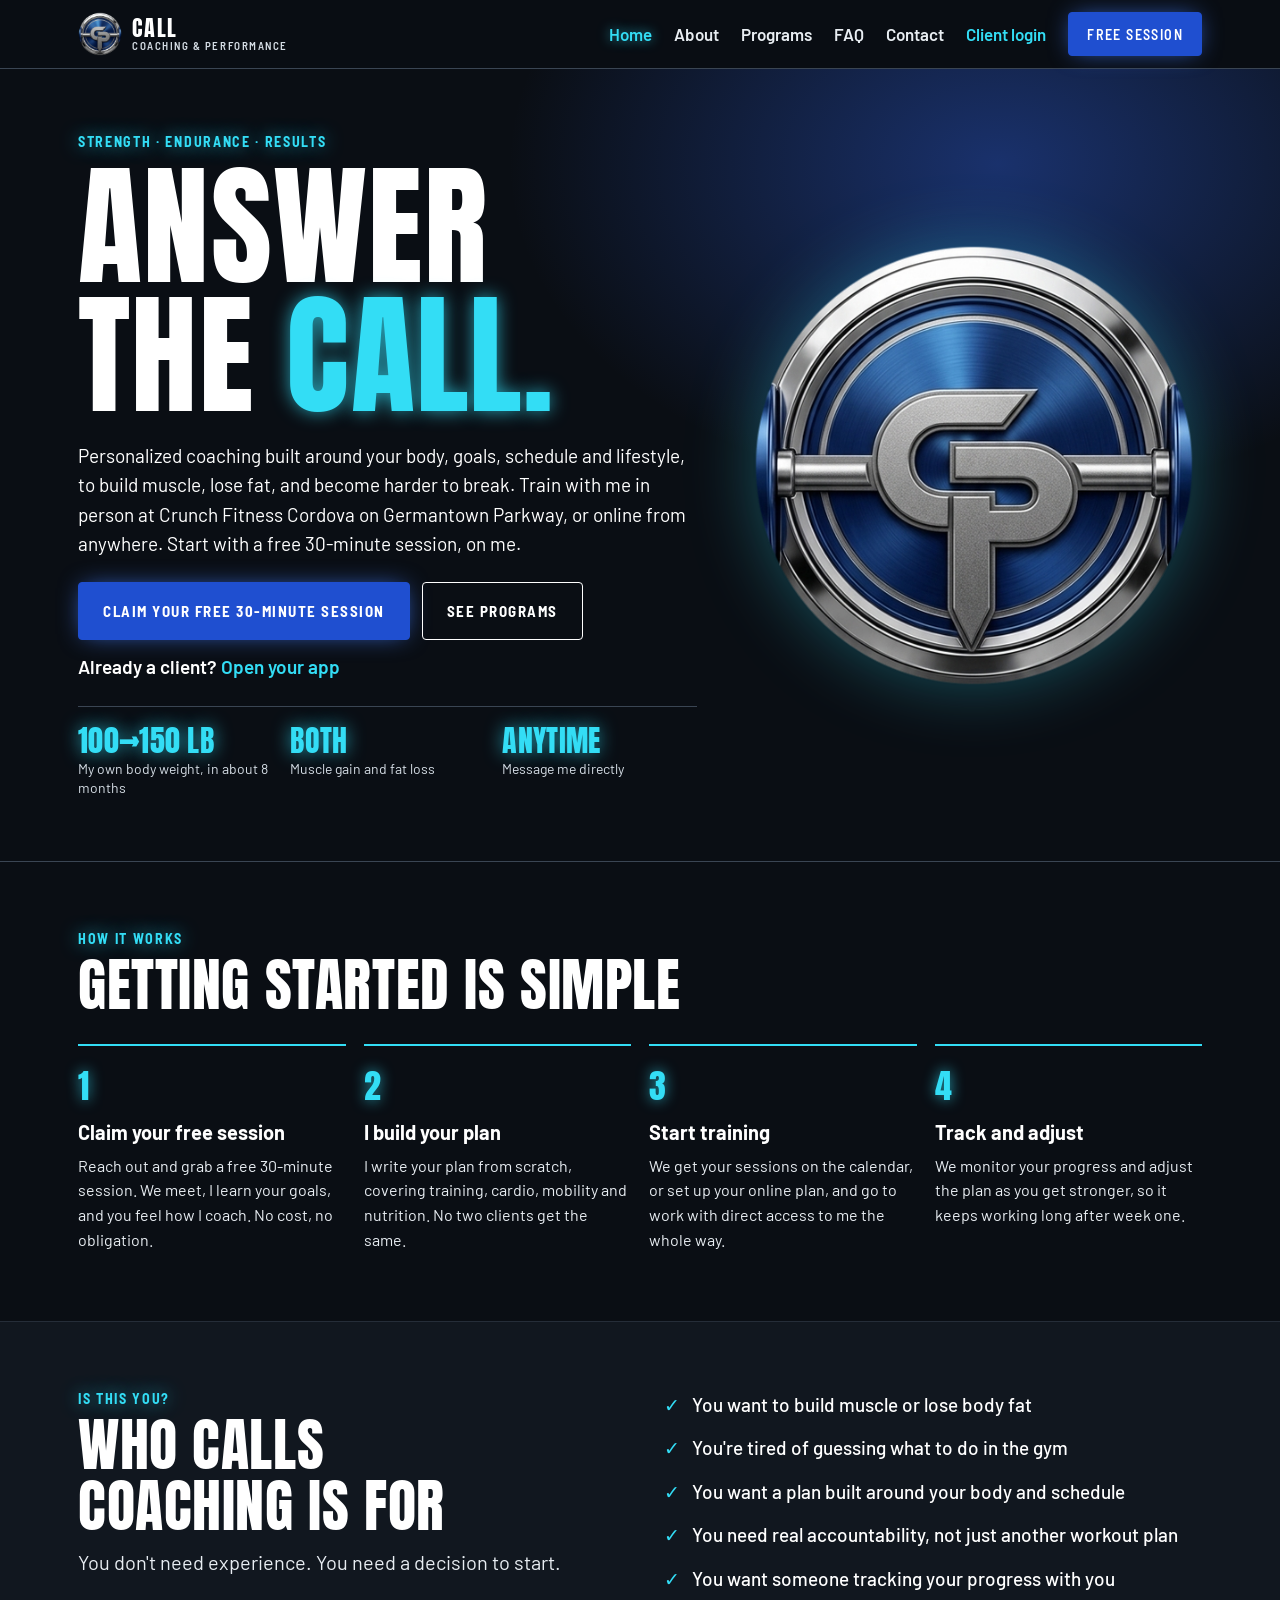
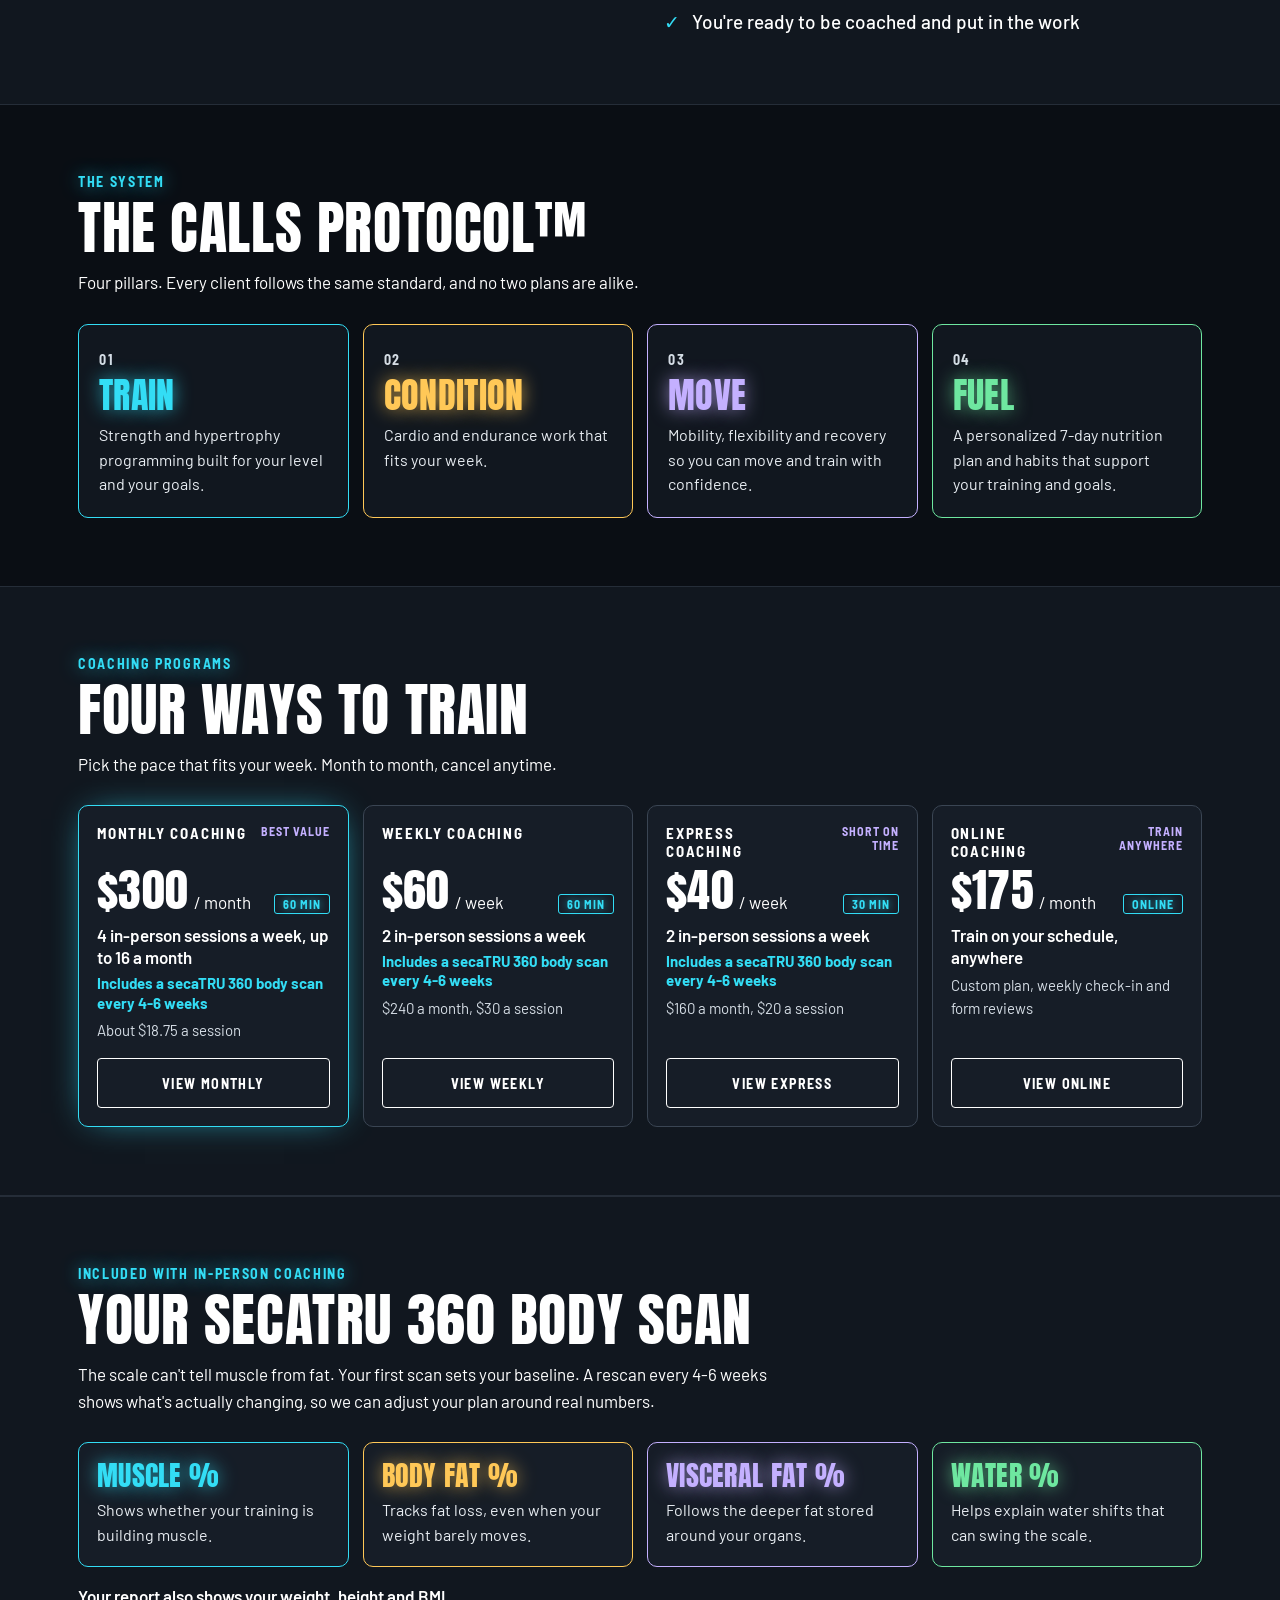
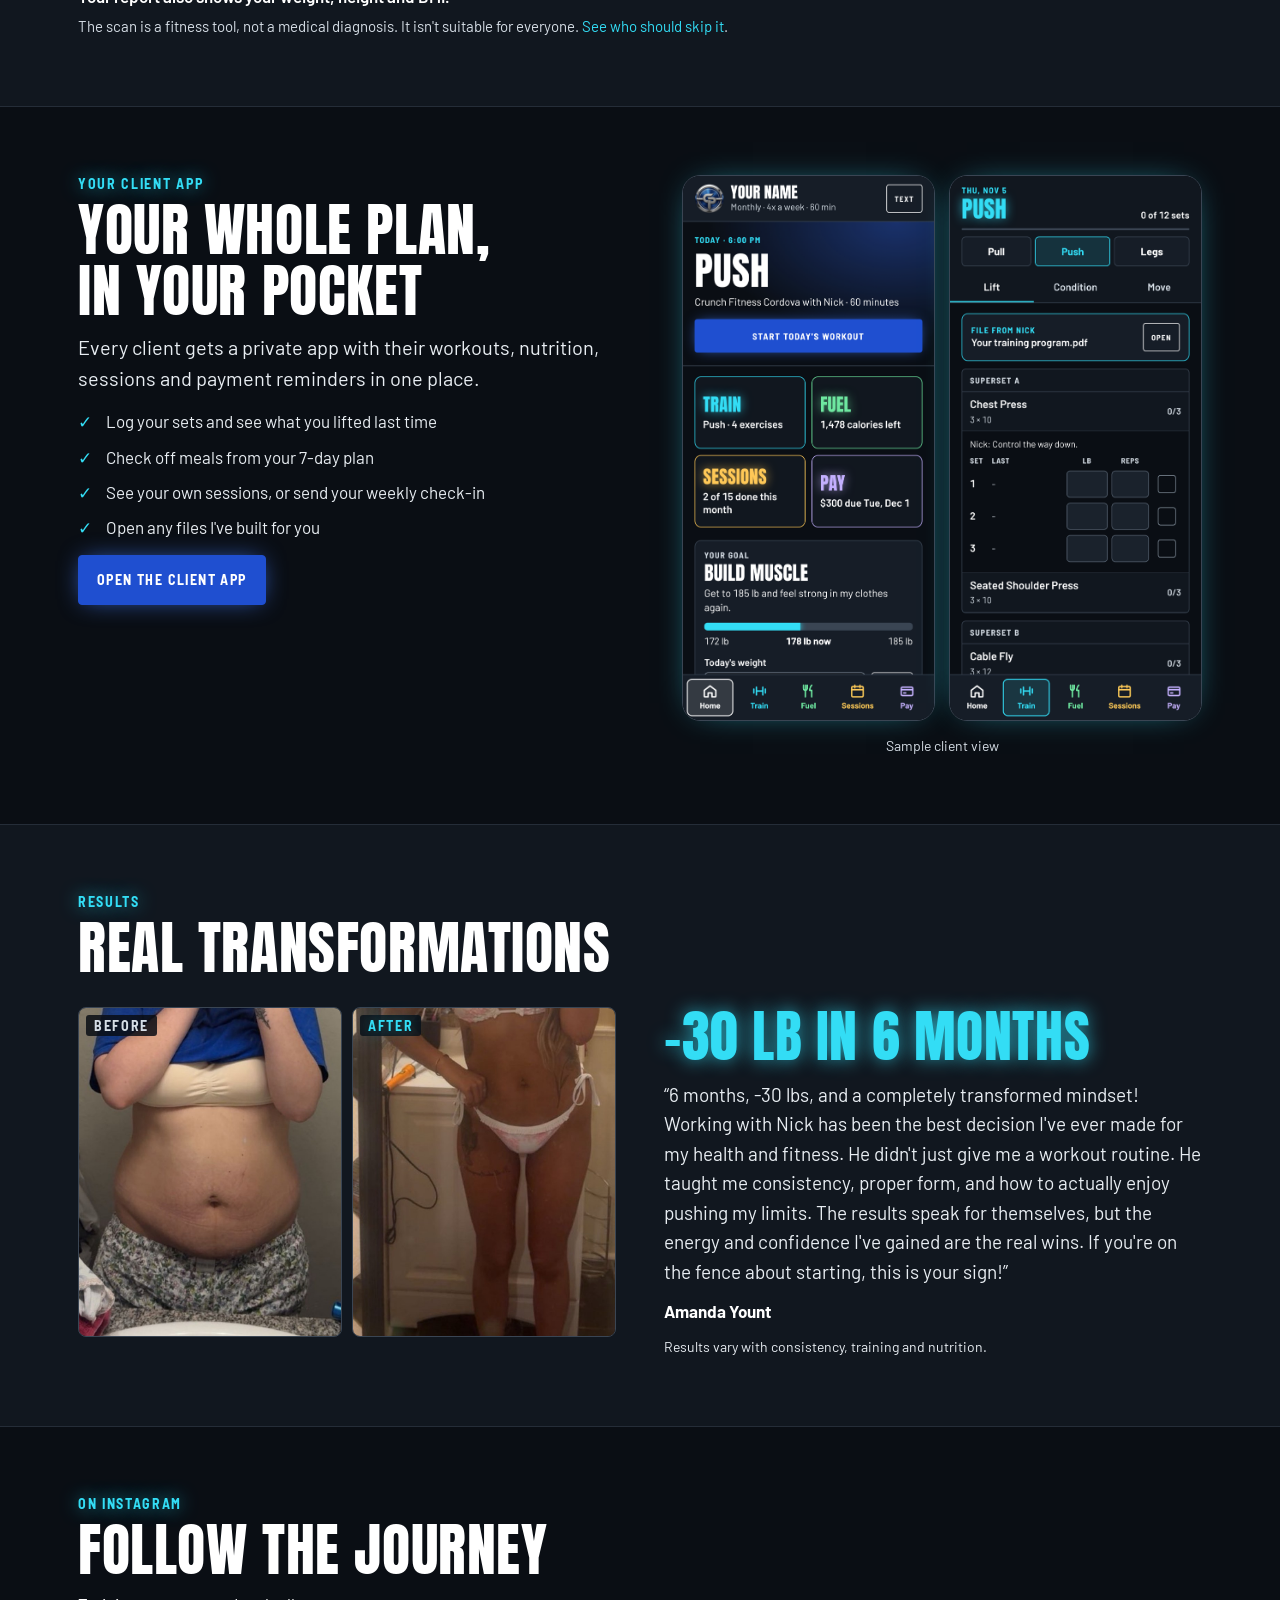
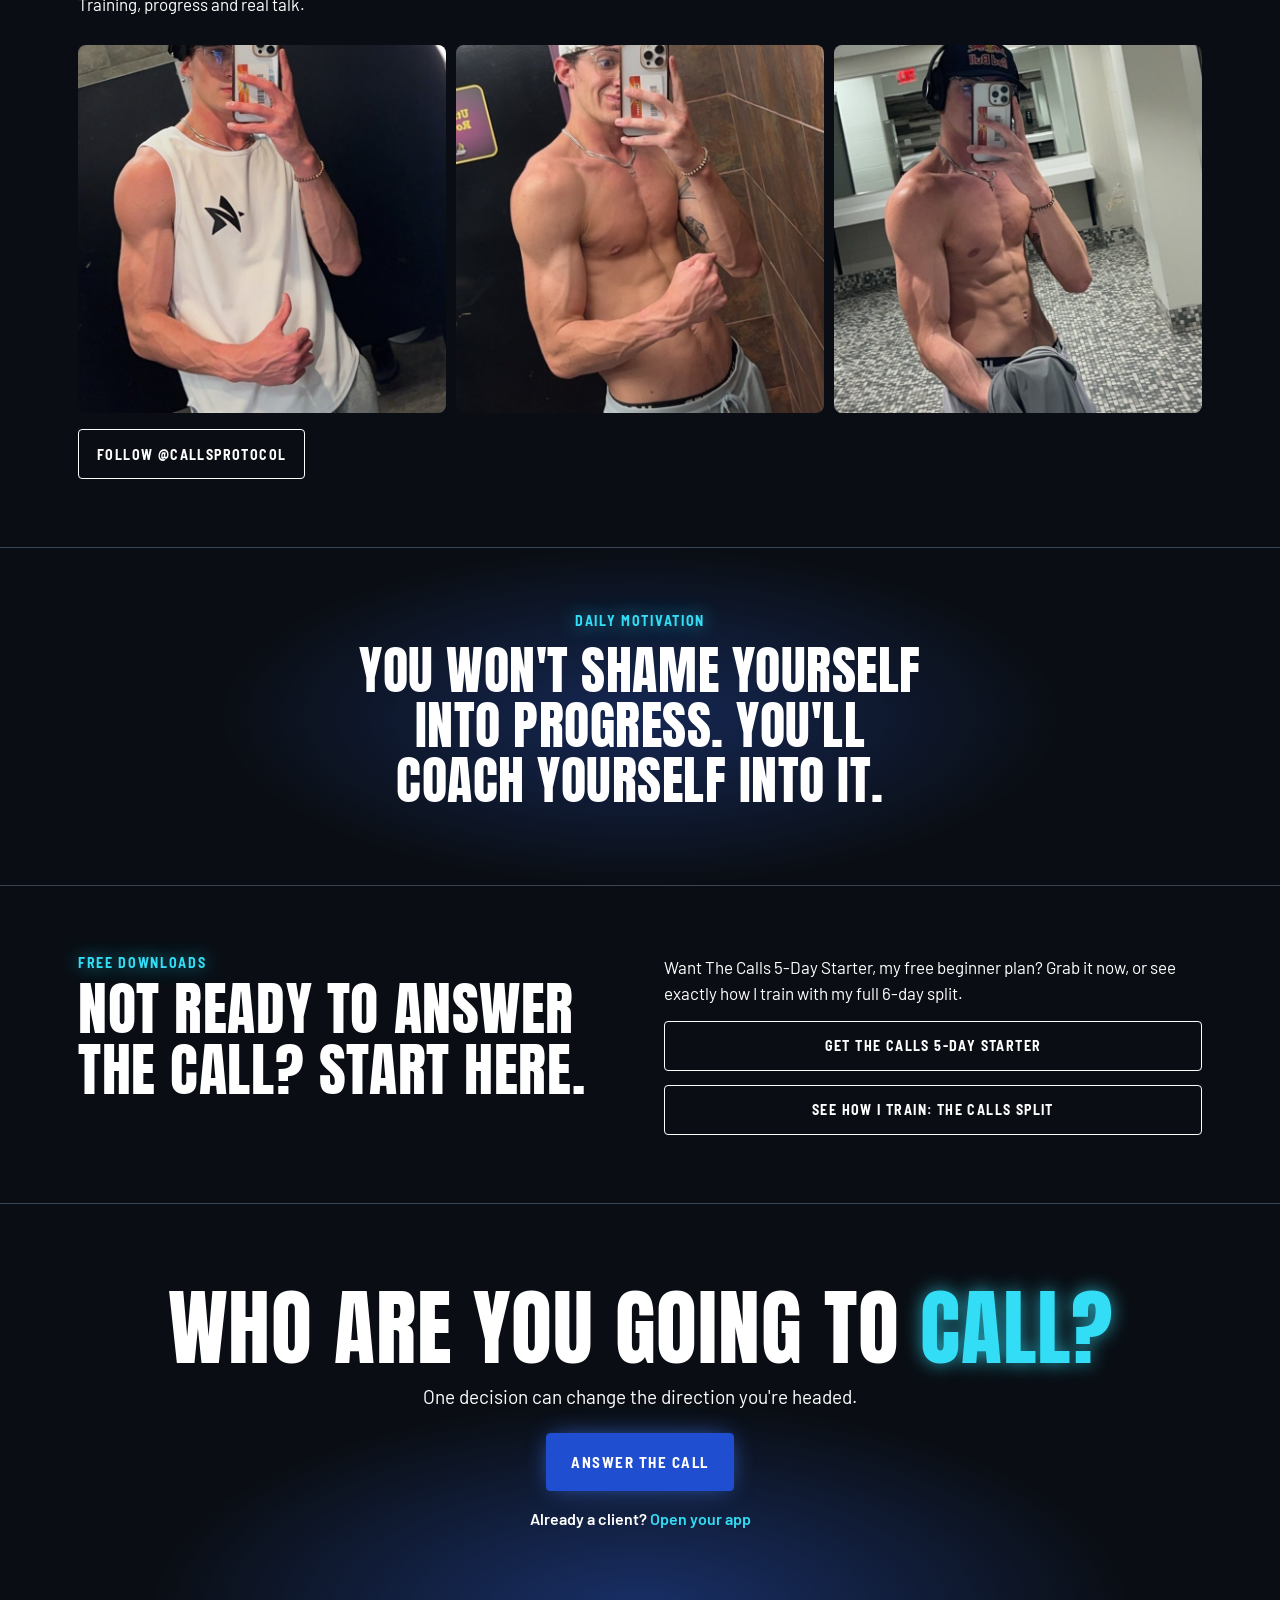
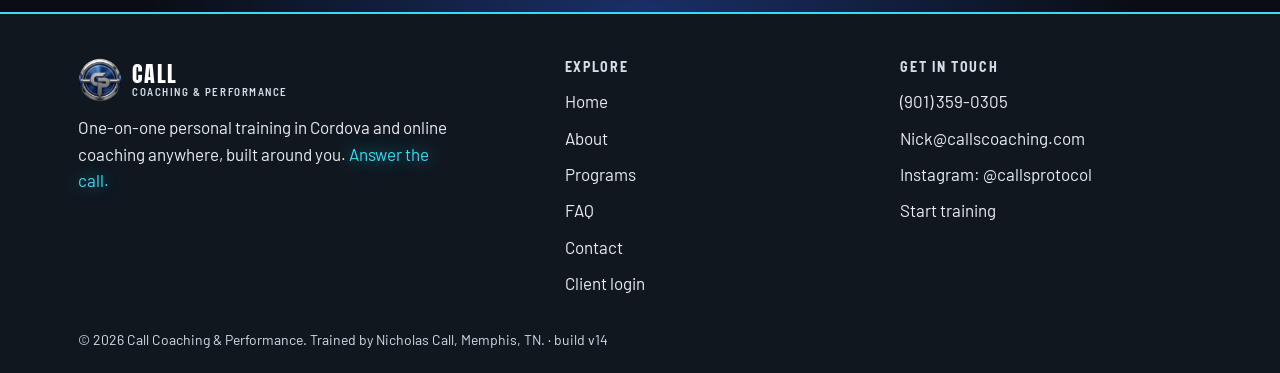
==== commit b0230fa9: "Add scan rescans every 4-6 weeks (build v14) Co-Authored-By: Claude Opus 5.5 <noreply@anthropic.com>" ====
--- a/index.html
+++ b/index.html
@@ -27,7 +27,7 @@
 <link rel="preconnect" href="https://fonts.googleapis.com">
 <link rel="preconnect" href="https://fonts.gstatic.com" crossorigin>
 <link rel="stylesheet" href="https://fonts.googleapis.com/css2?family=Anton&family=Barlow:wght@400;500;600;700&family=Barlow+Semi+Condensed:wght@500;600;700&display=swap">
-<link rel="stylesheet" href="call-v13.css">
+<link rel="stylesheet" href="call-v14.css">
 <script type="application/ld+json">{"@context": "https://schema.org", "@type": "HealthClub", "name": "Call Coaching & Performance", "description": "One-on-one personal training at Crunch Fitness in Cordova and online coaching anywhere. Custom strength, cardio, mobility and nutrition programs with direct coach access.", "url": "https://callscoaching.com", "image": "https://callscoaching.com/link-preview.jpg", "telephone": "+1-901-359-0305", "email": "Nick@callscoaching.com", "priceRange": "$$", "areaServed": ["Memphis, TN", "Cordova, TN"], "address": {"@type": "PostalAddress", "addressLocality": "Memphis", "addressRegion": "TN", "addressCountry": "US"}, "founder": {"@type": "Person", "name": "Nicholas Call"}, "sameAs": ["https://www.instagram.com/callsprotocol"], "makesOffer": {"@type": "Offer", "name": "Free 30-minute session", "price": "0", "priceCurrency": "USD"}}</script>
 </head>
 <body>
@@ -60,9 +60,9 @@
 <div class="pillars"><article style="--c:var(--cyan)"><span class="lb">01</span><h3 class="an glow">Train</h3><p>Strength and hypertrophy programming built for your level and your goals.</p></article><article style="--c:var(--amber)"><span class="lb">02</span><h3 class="an glow">Condition</h3><p>Cardio and endurance work that fits your week.</p></article><article style="--c:var(--violet)"><span class="lb">03</span><h3 class="an glow">Move</h3><p>Mobility, flexibility and recovery so you can move and train with confidence.</p></article><article style="--c:var(--green)"><span class="lb">04</span><h3 class="an glow">Fuel</h3><p>A personalized 7-day nutrition plan and habits that support your training and goals.</p></article></div></div></section>
 
 <section class="sec alt"><div class="wrap"><div class="sh"><div class="lb glow">Coaching programs</div><h2 class="an">Four ways to train</h2><p>Pick the pace that fits your week. Month to month, cancel anytime.</p></div>
-<div class="progs"><article class="prog best"><div class="prog-top"><h3 class="lb">Monthly coaching</h3><span class="tag">Best value</span></div><div class="price"><b class="an">$300</b><span>/ month</span><span class="len">60 min</span></div><p class="s">4 in-person sessions a week, up to 16 a month</p><p class="scan">Includes secaTRU 360 body scan</p><p class="mut">About $18.75 a session</p><a class="btn" href="memberships.html#monthly">View monthly</a></article><article class="prog"><div class="prog-top"><h3 class="lb">Weekly coaching</h3></div><div class="price"><b class="an">$60</b><span>/ week</span><span class="len">60 min</span></div><p class="s">2 in-person sessions a week</p><p class="scan">Includes secaTRU 360 body scan</p><p class="mut">$240 a month, $30 a session</p><a class="btn" href="memberships.html#weekly">View weekly</a></article><article class="prog"><div class="prog-top"><h3 class="lb">Express coaching</h3><span class="tag">Short on time</span></div><div class="price"><b class="an">$40</b><span>/ week</span><span class="len">30 min</span></div><p class="s">2 in-person sessions a week</p><p class="scan">Includes secaTRU 360 body scan</p><p class="mut">$160 a month, $20 a session</p><a class="btn" href="memberships.html#express">View express</a></article><article class="prog"><div class="prog-top"><h3 class="lb">Online coaching</h3><span class="tag">Train anywhere</span></div><div class="price"><b class="an">$175</b><span>/ month</span><span class="len">Online</span></div><p class="s">Train on your schedule, anywhere</p><p class="mut">Custom plan, weekly check-in and form reviews</p><a class="btn" href="memberships.html#online">View online</a></article></div></div></section>
+<div class="progs"><article class="prog best"><div class="prog-top"><h3 class="lb">Monthly coaching</h3><span class="tag">Best value</span></div><div class="price"><b class="an">$300</b><span>/ month</span><span class="len">60 min</span></div><p class="s">4 in-person sessions a week, up to 16 a month</p><p class="scan">Includes a secaTRU 360 body scan every 4-6 weeks</p><p class="mut">About $18.75 a session</p><a class="btn" href="memberships.html#monthly">View monthly</a></article><article class="prog"><div class="prog-top"><h3 class="lb">Weekly coaching</h3></div><div class="price"><b class="an">$60</b><span>/ week</span><span class="len">60 min</span></div><p class="s">2 in-person sessions a week</p><p class="scan">Includes a secaTRU 360 body scan every 4-6 weeks</p><p class="mut">$240 a month, $30 a session</p><a class="btn" href="memberships.html#weekly">View weekly</a></article><article class="prog"><div class="prog-top"><h3 class="lb">Express coaching</h3><span class="tag">Short on time</span></div><div class="price"><b class="an">$40</b><span>/ week</span><span class="len">30 min</span></div><p class="s">2 in-person sessions a week</p><p class="scan">Includes a secaTRU 360 body scan every 4-6 weeks</p><p class="mut">$160 a month, $20 a session</p><a class="btn" href="memberships.html#express">View express</a></article><article class="prog"><div class="prog-top"><h3 class="lb">Online coaching</h3><span class="tag">Train anywhere</span></div><div class="price"><b class="an">$175</b><span>/ month</span><span class="len">Online</span></div><p class="s">Train on your schedule, anywhere</p><p class="mut">Custom plan, weekly check-in and form reviews</p><a class="btn" href="memberships.html#online">View online</a></article></div></div></section>
 
-<section class="sec alt scanbox"><div class="wrap"><div class="sh"><div class="lb glow">Included with in-person coaching</div><h2 class="an">Your secaTRU 360 body scan</h2><p>The scale can't tell muscle from fat. Your scan shows what's actually changing, so we can set clear targets and adjust your plan around real numbers.</p></div>
+<section class="sec alt scanbox"><div class="wrap"><div class="sh"><div class="lb glow">Included with in-person coaching</div><h2 class="an">Your secaTRU 360 body scan</h2><p>The scale can't tell muscle from fat. Your first scan sets your baseline. A rescan every 4-6 weeks shows what's actually changing, so we can adjust your plan around real numbers.</p></div>
 <div class="targets"><article style="--c:var(--cyan)"><h3 class="an glow">Muscle %</h3><p>Shows whether your training is building muscle.</p></article><article style="--c:var(--amber)"><h3 class="an glow">Body fat %</h3><p>Tracks fat loss, even when your weight barely moves.</p></article><article style="--c:var(--violet)"><h3 class="an glow">Visceral fat %</h3><p>Follows the deeper fat stored around your organs.</p></article><article style="--c:var(--green)"><h3 class="an glow">Water %</h3><p>Helps explain water shifts that can swing the scale.</p></article></div><p class="scan-also">Your report also shows your weight, height and BMI.</p><p class="mut scan-note">The scan is a fitness tool, not a medical diagnosis. It isn't suitable for everyone. <a href="faq.html">See who should skip it</a>.</p></div></section>
 <section class="sec"><div class="wrap split app"><div><div class="lb glow">Your client app</div><h2 class="an">Your whole plan, in your pocket</h2><p class="lead">Every client gets a private app with their workouts, nutrition, sessions and payment reminders in one place.</p>
 <ul class="ticks"><li>Log your sets and see what you lifted last time</li><li>Check off meals from your 7-day plan</li><li>See your own sessions, or send your weekly check-in</li><li>Open any files I've built for you</li></ul><a class="btn pri" href="https://app.callscoaching.com">Open the client app</a></div>
@@ -84,7 +84,7 @@
 <div><a class="brand" href="index.html"><img src="logo.png" alt="" width="44" height="44"><span><b class="an">Call</b><small>Coaching &amp; Performance</small></span></a><p>One-on-one personal training in Cordova and online coaching anywhere, built around you. <span class="glow">Answer the call.</span></p></div>
 <div><h2 class="lb">Explore</h2><a href="index.html">Home</a><a href="about.html">About</a><a href="memberships.html">Programs</a><a href="faq.html">FAQ</a><a href="contact.html">Contact</a><a href="https://app.callscoaching.com">Client login</a></div>
 <div><h2 class="lb">Get in touch</h2><a href="tel:+19013590305">(901)&nbsp;359-0305</a><a href="mailto:Nick@callscoaching.com">Nick@callscoaching.com</a><a href="https://www.instagram.com/callsprotocol" target="_blank" rel="noopener">Instagram: @callsprotocol</a><a href="contact.html">Start training</a></div>
-</div><div class="wrap legal">© <span id="yr">2026</span> Call Coaching &amp; Performance. Trained by Nicholas Call, Memphis, TN. · build v13</div></footer>
-<script src="call-v13.js"></script>
+</div><div class="wrap legal">© <span id="yr">2026</span> Call Coaching &amp; Performance. Trained by Nicholas Call, Memphis, TN. · build v14</div></footer>
+<script src="call-v14.js"></script>
 </body>
 </html>
--- a/call-v14.css
+++ b/call-v14.css
@@ -0,0 +1,40 @@
+:root{--bg:#0a0e14;--panel:#161d27;--panel2:#11171f;--line:#3a4553;--fg:#fff;--soft:#e8edf2;--dim:#d5dde5;--blue:#1f4fd0;--cyan:#33ddf5;--green:#6ee7a0;--amber:#ffc857;--violet:#c4b0ff;--c:var(--cyan);--d:'Anton',Impact,'Arial Narrow',sans-serif;--b:'Barlow',system-ui,sans-serif;--l:'Barlow Semi Condensed','Arial Narrow',sans-serif;color-scheme:dark}
+*{box-sizing:border-box}html{scroll-behavior:smooth;-webkit-text-size-adjust:100%}body{margin:0;background:var(--bg);color:var(--fg);font:17px/1.55 var(--b)}img{display:block;max-width:100%;height:auto}a{color:var(--cyan);text-decoration:none}p{margin:0}h1,h2,h3,ul,ol,figure,blockquote,dl,dd{margin:0;padding:0}li{list-style:none}
+:focus-visible{outline:2px solid var(--cyan);outline-offset:3px}
+.wrap{width:100%;max-width:1160px;margin:0 auto;padding-left:max(18px,env(safe-area-inset-left,0px));padding-right:max(18px,env(safe-area-inset-right,0px))}
+.an{font-family:var(--d);font-weight:400;text-transform:uppercase;letter-spacing:.01em;line-height:1.05;text-wrap:balance}
+.lb{font:700 14px var(--l);text-transform:uppercase;letter-spacing:.12em;color:var(--dim)}
+.glow{color:var(--c);text-shadow:0 0 18px color-mix(in srgb,var(--c) 70%,transparent)}.mut{color:var(--dim);font-size:15px}
+.btn{display:inline-flex;align-items:center;justify-content:center;min-height:50px;padding:8px 18px;border-radius:4px;border:1.5px solid var(--fg);background:none;color:var(--fg);font:700 14px var(--l);text-transform:uppercase;letter-spacing:.1em;text-align:center;cursor:pointer;transition:box-shadow .15s,transform .15s}.btn:hover{box-shadow:0 0 18px -3px var(--cyan);transform:translateY(-1px)}.btn.pri{background:var(--blue);border-color:var(--blue);color:#fff;box-shadow:0 0 24px -6px #3b6fe0}.btn.big{min-height:58px;font-size:15px;padding-inline:24px}
+.top{position:sticky;top:env(safe-area-inset-top,0px);z-index:20;background:rgba(10,14,20,.94);backdrop-filter:blur(8px);border-bottom:1px solid var(--line)}body::before{content:"";position:fixed;inset:0 0 auto;height:env(safe-area-inset-top,0px);z-index:30;background:var(--bg)}
+.top-in{display:flex;align-items:center;justify-content:space-between;gap:16px;min-height:68px}.brand{display:flex;align-items:center;gap:10px;color:#fff}.brand b{display:block;font-size:22px;letter-spacing:.08em}.brand small{display:block;font:600 11px var(--l);text-transform:uppercase;letter-spacing:.14em;color:var(--dim)}
+#menu{display:flex;align-items:center;gap:22px}#menu a{color:var(--soft);font-weight:600}#menu a[aria-current]{color:var(--cyan);text-shadow:0 0 12px rgba(51,221,245,.7)}#menu a:hover{color:#fff}#menu .btn{color:#fff;min-height:44px}#menu .login{color:var(--cyan)}
+.menu-btn{display:none;width:48px;height:48px;background:none;border:0;padding:12px;cursor:pointer;flex-direction:column;justify-content:center;gap:5px}.menu-btn i{display:block;height:2px;background:#fff}
+.hero{background:radial-gradient(700px 480px at 78% 12%,rgba(47,98,230,.42),transparent 70%);border-bottom:1px solid var(--line)}.hero-in{display:grid;grid-template-columns:minmax(0,1.15fr) minmax(0,.85fr);gap:48px;align-items:center;padding-block:64px}.hero h1{font-size:clamp(68px,10.5vw,132px);line-height:.98;margin:12px 0 20px}.hero p{font-size:19px;max-width:60ch}.hero-btns{display:flex;flex-wrap:wrap;gap:12px;margin:24px 0 12px}.client-line{margin:12px 0 24px;font-size:16px;font-weight:600}.cta .client-line{margin:16px 0 0;font-size:16px}
+.hero-pic img{width:100%;max-width:480px;margin:0 auto;filter:drop-shadow(0 0 34px rgba(51,221,245,.32))}
+.stats{display:grid;grid-template-columns:repeat(3,minmax(0,1fr));gap:18px;border-top:1px solid var(--line);padding-top:18px}.stats dt{font-size:30px}.stats dd{color:var(--dim);font-size:14px;line-height:1.3;margin-top:4px}
+.sec{padding-block:68px}.sec.alt{background:var(--panel2);border-block:1px solid #252d38}.sh{max-width:720px;margin-bottom:28px}.sh h2,.split h2{font-size:clamp(38px,5vw,58px);margin:8px 0 10px}.lead{font-size:20px;color:var(--soft)}
+.split{display:grid;grid-template-columns:minmax(0,1fr) minmax(0,1fr);gap:48px;align-items:start}.stack{display:grid;gap:14px;min-width:0}
+.steps{display:grid;grid-template-columns:repeat(4,minmax(0,1fr));gap:18px;counter-reset:s}.steps li{counter-increment:s;border-top:2px solid var(--cyan);padding-top:14px}.steps li::before{content:counter(s);display:block;font:400 34px var(--d);color:var(--cyan);text-shadow:0 0 14px rgba(51,221,245,.7)}.steps h3{font-size:20px;margin:6px 0}.steps p{color:var(--soft);font-size:16px}
+.ticks{display:grid;gap:9px;margin:14px 0}.ticks li{position:relative;padding-left:28px;color:var(--soft)}.ticks li::before{content:"✓";position:absolute;left:0;top:0;color:var(--cyan);font-weight:800}.ticks.big{margin:0;gap:14px}.ticks.big li{font-size:19px;font-weight:500;color:#fff}
+.pillars{display:grid;grid-template-columns:repeat(4,minmax(0,1fr));gap:14px}.pillars article{background:var(--panel2);border:1.5px solid var(--c);border-radius:10px;padding:20px}.pillars h3{font-size:36px;margin:6px 0 8px}.pillars p{color:var(--soft);font-size:16px}
+.progs{display:grid;grid-template-columns:repeat(4,minmax(0,1fr));gap:14px;align-items:stretch}.prog{display:flex;flex-direction:column;background:var(--panel);border:1px solid var(--line);border-radius:10px;padding:18px;min-width:0;scroll-margin-top:90px}.prog.best{border:1.5px solid var(--cyan);box-shadow:0 0 34px -14px var(--cyan)}.prog-top{display:flex;justify-content:space-between;gap:8px;min-height:38px;align-items:flex-start}.prog h2,.prog h3{color:#fff;font-size:15px}.tag{font:700 12px var(--l);text-transform:uppercase;letter-spacing:.08em;color:var(--violet);text-align:right}.price{display:flex;align-items:baseline;gap:5px;flex-wrap:wrap;margin:4px 0 8px}.price b{font-size:46px}.len{margin-left:auto;padding:2px 8px;border:1.5px solid var(--cyan);border-radius:3px;font:700 12px var(--l);text-transform:uppercase;letter-spacing:.08em;color:var(--cyan);text-shadow:0 0 10px rgba(51,221,245,.7);white-space:nowrap}.prog .s{font-weight:600;line-height:1.3;margin-bottom:6px}.prog .btn{margin-top:auto}.prog>.mut{margin-bottom:16px}
+.fulls{grid-template-columns:repeat(2,minmax(0,1fr))}.prog.full p:not(.s):not(.mut){color:var(--soft)}.prog.full .btn{margin-top:auto}.prog.full ul{margin-bottom:18px}
+.scan{color:var(--cyan);font-weight:700;font-size:15px;line-height:1.3;margin-bottom:6px}.targets{display:grid;grid-template-columns:repeat(4,minmax(0,1fr));gap:14px}.targets article{background:var(--panel);border:1.5px solid var(--c);border-radius:10px;padding:18px}.targets h3{font-size:28px;margin-bottom:8px}.targets p{color:var(--soft);font-size:16px}.scan-also{margin-top:16px;font-weight:600}.scan-note{margin-top:6px}.app .phones{display:grid;grid-template-columns:repeat(2,minmax(0,1fr));gap:14px;max-width:520px;margin-left:auto}.phones img{border-radius:18px;border:1.5px solid var(--line);box-shadow:0 0 34px -18px var(--cyan)}.phones figcaption{grid-column:1/-1;text-align:center;color:var(--dim);font-size:14px}
+.ba{display:grid;grid-template-columns:repeat(2,minmax(0,1fr));gap:10px}.ba div{position:relative}.ba img{width:100%;aspect-ratio:4/5;object-fit:cover;border-radius:8px;border:1px solid var(--line)}.ba figcaption{position:absolute;left:8px;top:8px;background:rgba(10,14,20,.85);padding:2px 8px;border-radius:3px}.quote .an{font-size:clamp(38px,5vw,56px);margin-bottom:14px}.quote p{font-size:19px;color:var(--soft)}.quote footer{margin:12px 0;font-weight:700}.quote .mut{font-size:14px}.bigstat{font-size:42px}
+.ig{display:grid;grid-template-columns:repeat(3,minmax(0,1fr));gap:10px}.ig img{width:100%;aspect-ratio:1;object-fit:cover;border-radius:8px}.ig-btn{margin-top:16px}
+.motd{padding-block:64px;border-block:1px solid var(--line);text-align:center;background:radial-gradient(600px 240px at 50% 50%,rgba(47,98,230,.3),transparent 70%)}.motd blockquote{font-size:clamp(30px,4.6vw,52px);max-width:22ch;margin:14px auto}
+.cta{padding-block:80px;text-align:center;background:radial-gradient(700px 300px at 50% 100%,rgba(47,98,230,.4),transparent 70%);border-top:1px solid var(--line)}.cta h2{font-size:clamp(46px,7vw,84px);margin-bottom:10px}.cta p{font-size:19px;margin-bottom:22px}
+.pagehead{padding-block:56px;background:radial-gradient(700px 320px at 78% 0,rgba(47,98,230,.4),transparent 70%);border-bottom:1px solid var(--line)}.pagehead h1{font-size:clamp(56px,9vw,104px);margin:8px 0 12px}.pagehead p{font-size:19px;max-width:62ch;color:var(--soft)}
+.prose{display:grid;gap:18px}.prose p{max-width:65ch;color:var(--soft)}
+.tiles{display:grid;grid-template-columns:repeat(3,minmax(0,1fr));gap:14px}.tiles>div{background:var(--panel);border:1px solid var(--line);border-radius:10px;padding:18px}.tiles b{display:block;font-size:30px;margin-bottom:6px}.tiles span{color:var(--soft)}.rules{grid-template-columns:repeat(4,minmax(0,1fr))}.rules b{font-size:19px}
+.fit{display:grid;grid-template-columns:repeat(4,minmax(0,1fr));gap:14px}.fit article{border-top:2px solid var(--cyan);padding-top:12px}.fit b{display:block;font-size:20px;margin:4px 0}.fit p{color:var(--soft);font-size:16px}
+.pay{display:flex;flex-wrap:wrap;gap:12px;align-items:center;margin-top:22px}.pay>div:last-child{display:flex;flex-wrap:wrap;gap:8px}.pay span{padding:6px 12px;border:1px solid #8a97a4;border-radius:4px;font-weight:600}
+.faq{max-width:820px;display:grid;gap:8px}details{background:var(--panel);border:1px solid var(--line);border-radius:8px;padding:0 16px}summary{min-height:58px;display:flex;align-items:center;font-weight:600;font-size:18px;cursor:pointer;padding-block:10px}details[open]{border-color:var(--cyan)}details p{padding-bottom:16px;color:var(--soft)}
+.card{background:var(--panel);border:1px solid var(--line);border-radius:10px;padding:20px;min-width:0}form label{display:block;font-weight:600;font-size:15px}input,select,textarea{display:block;width:100%;margin-top:5px;min-height:50px;padding:0 12px;font:400 16px var(--b);color:#fff;background:var(--bg);border:1px solid #8a97a4;border-radius:6px}textarea{padding-block:10px;resize:vertical}::placeholder{color:#8a97a4}.two{display:grid;grid-template-columns:repeat(2,minmax(0,1fr));gap:12px}.hp{position:absolute!important;left:-9999px;width:1px;height:1px;opacity:0}.status:empty{display:none}.status{font-weight:600;color:var(--green)}.status.err{color:var(--amber)}
+.contact h2{font-size:42px}.contact-row{display:block;background:var(--panel);border:1px solid var(--line);border-radius:8px;padding:12px 16px;color:#fff}.contact-row b{display:block;font-size:19px;overflow-wrap:anywhere}.contact-row:hover{border-color:var(--cyan)}
+.foot{border-top:2px solid var(--cyan);padding-block:44px 22px;background:var(--panel2)}.foot-in{display:grid;grid-template-columns:1.5fr 1fr 1fr;gap:34px}.foot p{margin-top:12px;color:var(--soft);max-width:38ch}.foot h2{margin-bottom:8px}.foot-in>div>a:not(.brand){display:block;padding:5px 0;color:var(--soft)}.legal{margin-top:28px;color:var(--dim);font-size:14px}
+@media(max-width:960px){.menu-btn{display:flex}#menu{display:none;position:absolute;left:0;right:0;top:100%;flex-direction:column;align-items:stretch;gap:0;background:var(--bg);border-bottom:2px solid var(--cyan);padding:8px max(18px,env(safe-area-inset-right,0px)) 16px max(18px,env(safe-area-inset-left,0px))}#menu.open{display:flex}#menu a:not(.btn){display:flex;align-items:center;min-height:50px;border-bottom:1px solid var(--line)}#menu .btn{margin-top:12px;min-height:52px}.top-in{position:relative}.steps,.pillars,.progs,.rules,.fit,.targets{grid-template-columns:repeat(2,minmax(0,1fr))}.hero-in{gap:32px}.fulls{grid-template-columns:minmax(0,1fr)}}
+@media(max-width:760px){.hero-in,.split,.foot-in{grid-template-columns:minmax(0,1fr)}.hero-in{padding-block:36px}.hero-pic{order:-1}.hero-pic img{max-width:230px}.sec{padding-block:50px}.stats dt{font-size:21px}.scan{color:var(--cyan);font-weight:700;font-size:15px;line-height:1.3;margin-bottom:6px}.targets{display:grid;grid-template-columns:repeat(4,minmax(0,1fr));gap:14px}.targets article{background:var(--panel);border:1.5px solid var(--c);border-radius:10px;padding:18px}.targets h3{font-size:28px;margin-bottom:8px}.targets p{color:var(--soft);font-size:16px}.scan-also{margin-top:16px;font-weight:600}.scan-note{margin-top:6px}.app .phones{margin:0 auto}.tiles{grid-template-columns:minmax(0,1fr)}}
+@media(max-width:520px){.steps,.pillars,.progs,.rules,.fit,.two,.targets{grid-template-columns:minmax(0,1fr)}.hero-btns .btn{width:100%}.stats{gap:10px}.stats dd{font-size:13px}.prog-top{min-height:0}.hero p{font-size:18px}}
+@media(prefers-reduced-motion:reduce){*{scroll-behavior:auto!important;transition:none!important}}
